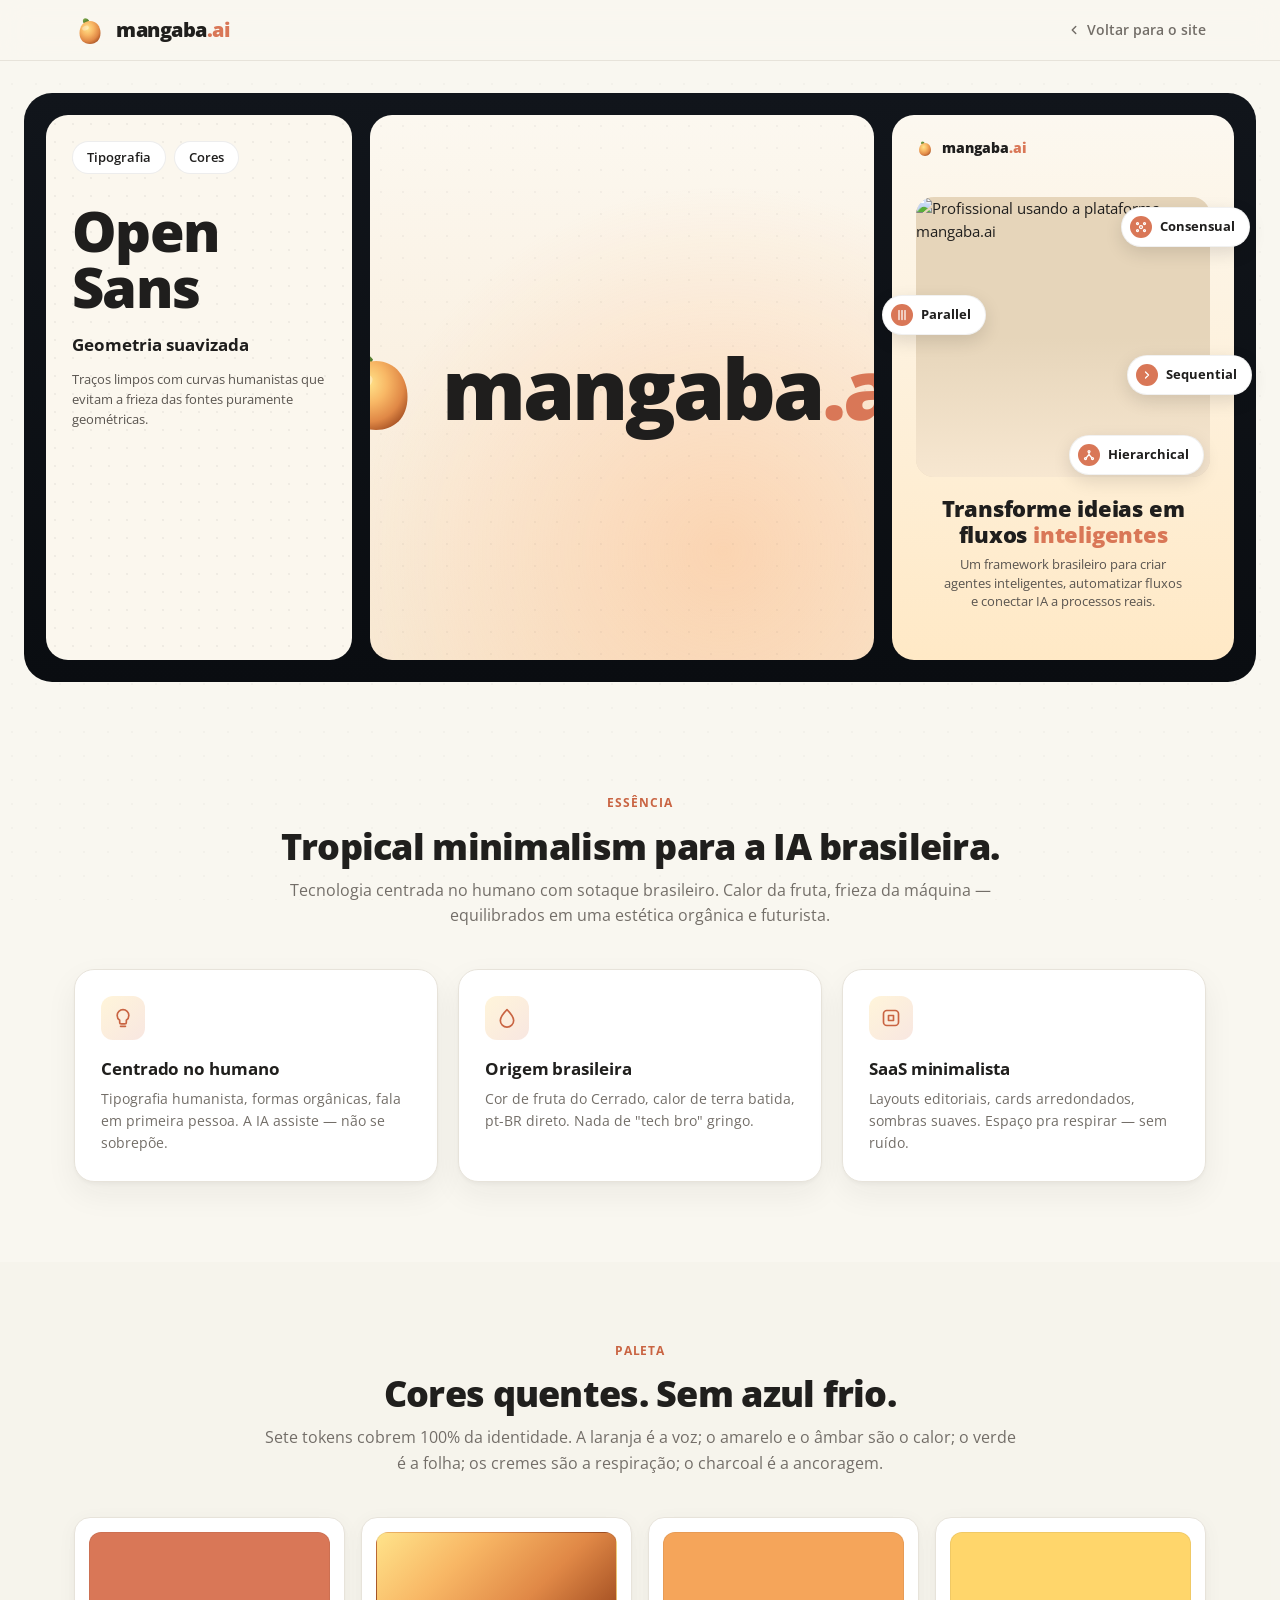
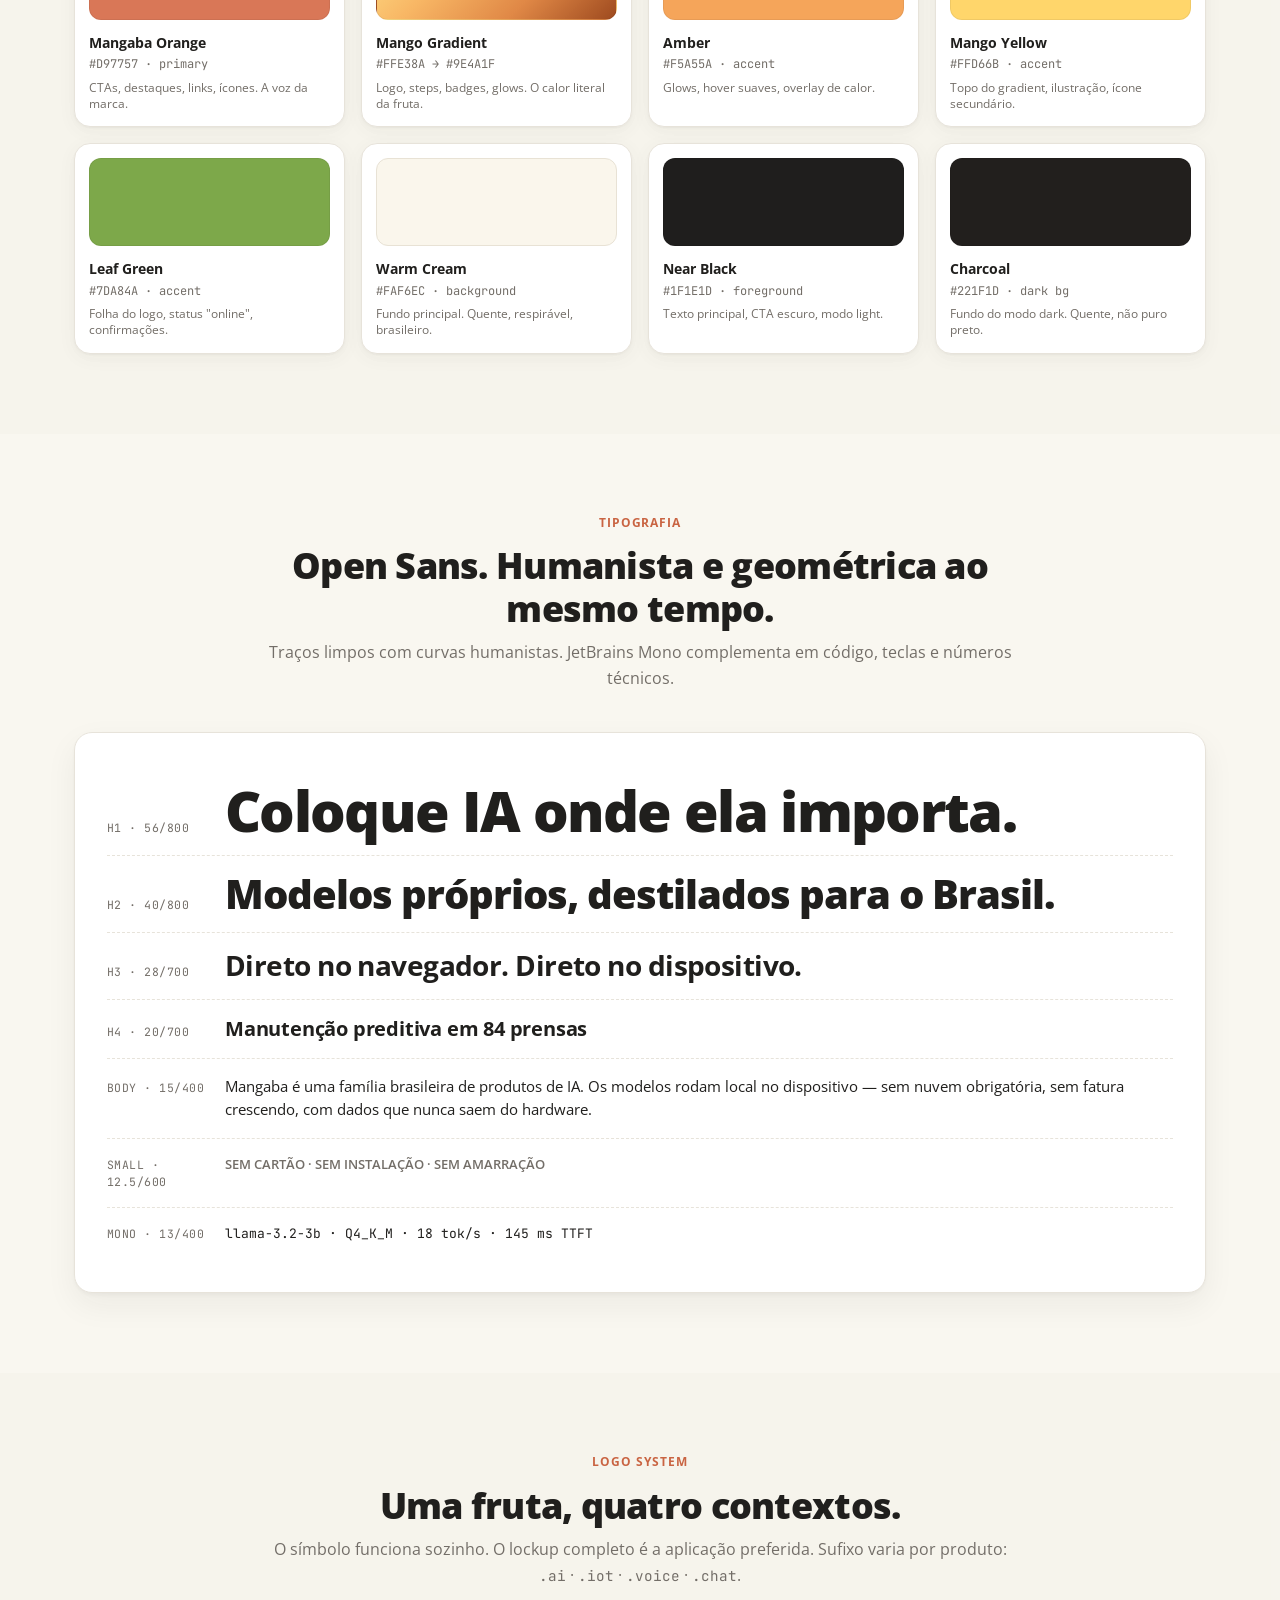
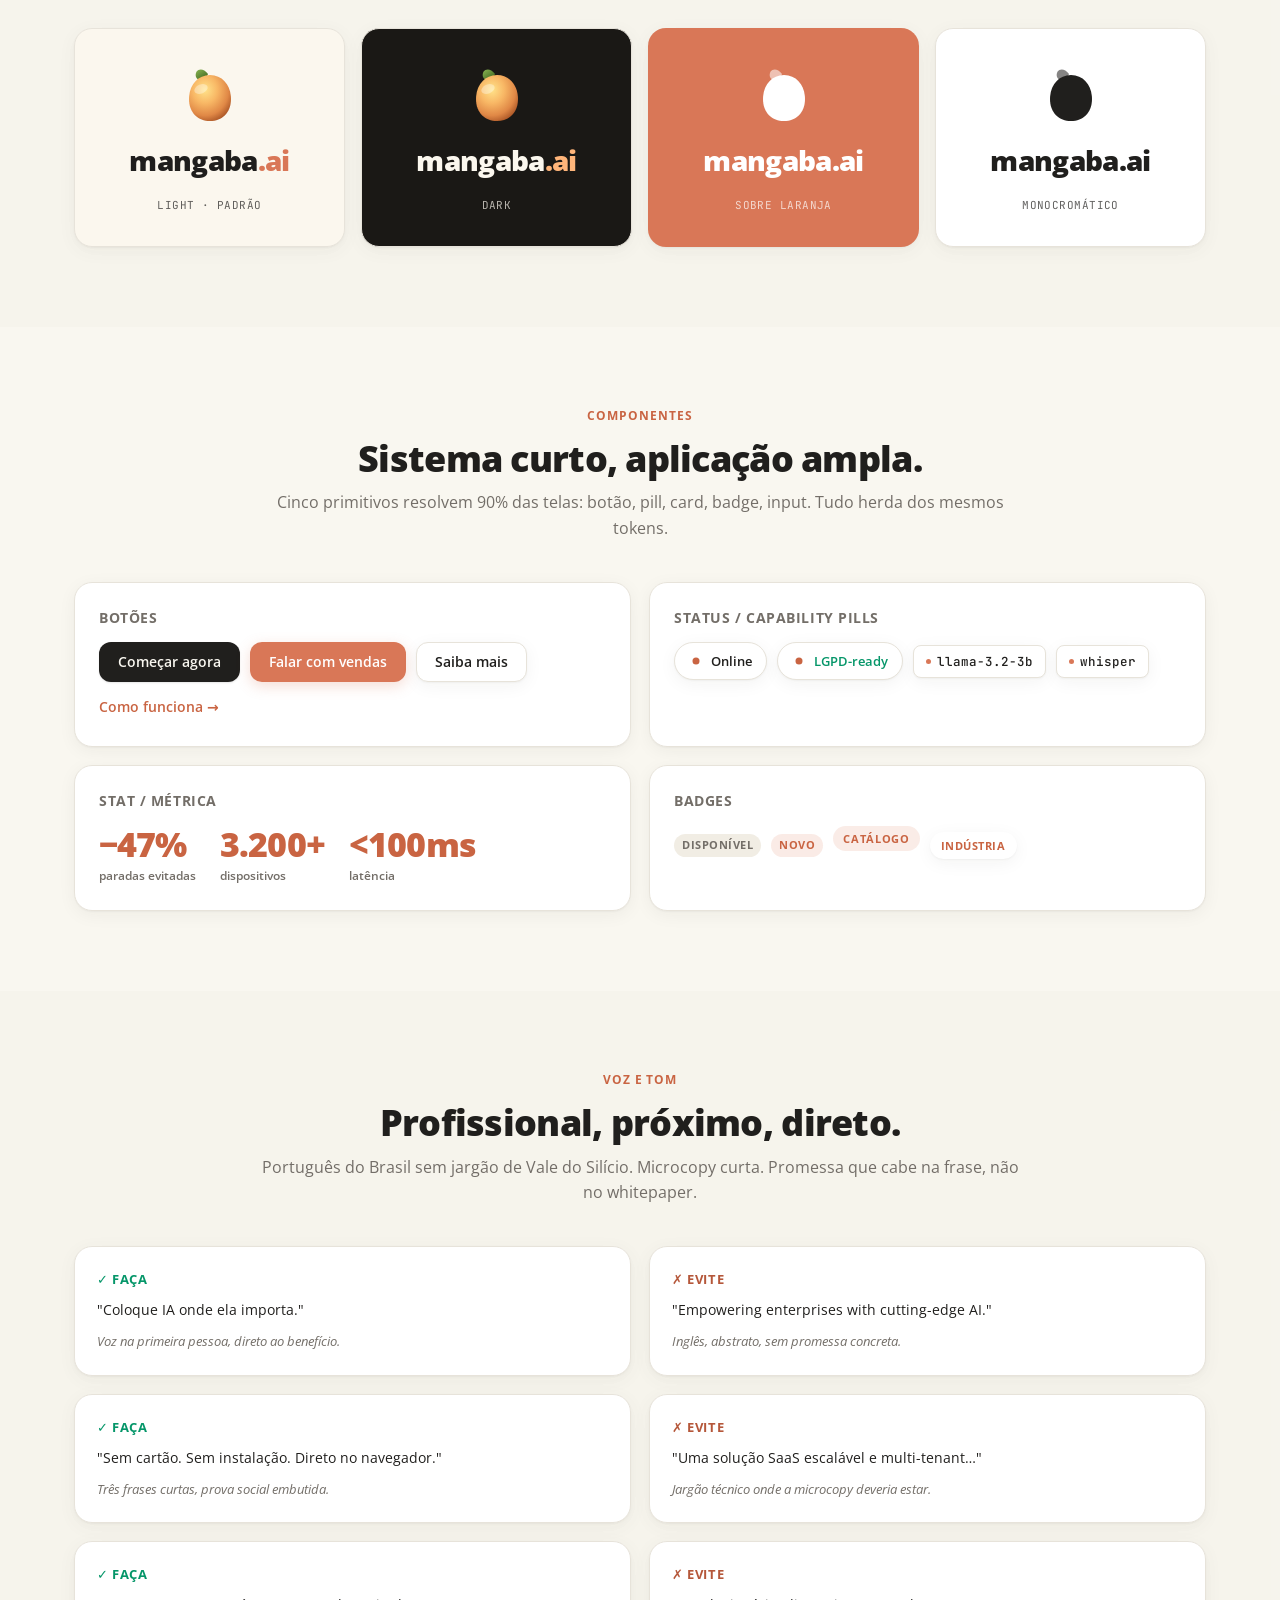
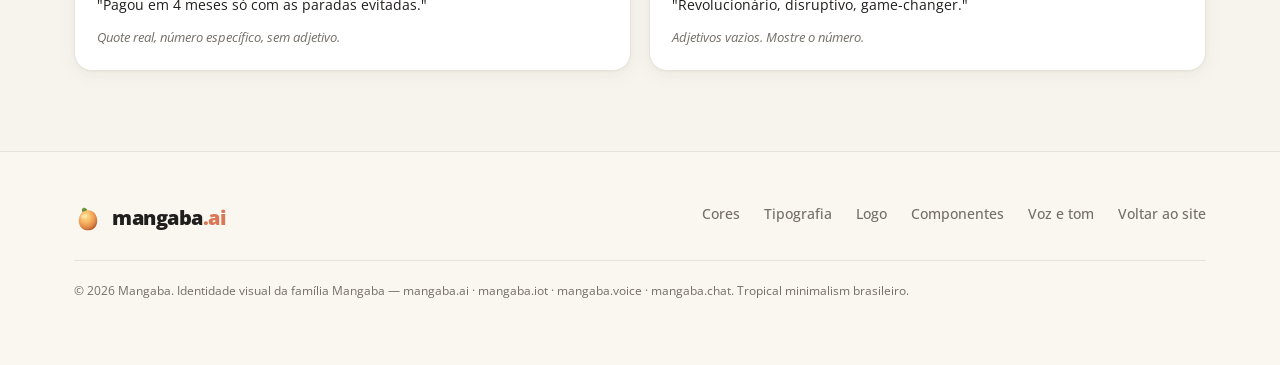
==== brand.html @ ffd87d02 "feat: brand book mangaba.ai (pagina de identidade visual) Nova pagina /brand.html que apresenta o si" ====
<!doctype html>
<html lang="pt-BR">
<head>
  <meta charset="utf-8" />
  <meta name="viewport" content="width=device-width, initial-scale=1, viewport-fit=cover" />
  <meta name="theme-color" content="#FAF6EC" media="(prefers-color-scheme: light)" />
  <meta name="theme-color" content="#221F1D" media="(prefers-color-scheme: dark)" />
  <meta name="description" content="mangaba.ai — identidade visual. Sistema de design da família Mangaba: paleta warm-cream, terracota brasileira, tipografia Open Sans e tropical minimalism." />
  <title>mangaba.ai · identidade visual</title>

  <link rel="preconnect" href="https://fonts.googleapis.com" />
  <link rel="preconnect" href="https://fonts.gstatic.com" crossorigin />
  <link rel="preconnect" href="https://images.unsplash.com" crossorigin />
  <link href="https://fonts.googleapis.com/css2?family=Open+Sans:wght@400;500;600;700;800&family=JetBrains+Mono:wght@400;500;600&display=swap" rel="stylesheet" />
  <link rel="icon" type="image/svg+xml" href="favicon.svg" />
  <link rel="stylesheet" href="styles.css" />
  <link rel="stylesheet" href="brand.css" />

  <script>
    (function () {
      try {
        var s = localStorage.getItem('mangaba-iot-theme');
        var prefers = window.matchMedia('(prefers-color-scheme: dark)').matches;
        if (s === 'dark' || (!s && prefers)) document.documentElement.classList.add('dark');
      } catch (e) {}
    })();
  </script>
</head>
<body class="brand-page" id="top">
  <a class="skip-link" href="#main">Pular para o conteúdo</a>

  <!-- Top minimal nav -->
  <header class="brand-nav">
    <div class="container brand-nav__inner">
      <a class="brand" href="index.html" aria-label="mangaba.iot — início">
        <svg class="brand__logo" width="32" height="32" viewBox="0 0 64 64" aria-hidden="true">
          <defs>
            <radialGradient id="bnMango" cx="38%" cy="32%" r="78%">
              <stop offset="0%" stop-color="#FFE38A"/>
              <stop offset="38%" stop-color="#F8B765"/>
              <stop offset="72%" stop-color="#E08846"/>
              <stop offset="100%" stop-color="#9E4A1F"/>
            </radialGradient>
            <linearGradient id="bnLeaf" x1="20%" y1="10%" x2="90%" y2="90%">
              <stop offset="0%" stop-color="#7DA84A"/>
              <stop offset="100%" stop-color="#3F6720"/>
            </linearGradient>
          </defs>
          <path d="M 30 13 C 24 5, 16 9, 18 16 C 20 21, 28 19, 30 13 Z" fill="url(#bnLeaf)"/>
          <path d="M 32 14 C 19 14, 11 25, 11 38 C 11 52, 20 60, 32 60 C 44 60, 53 52, 53 38 C 53 25, 45 14, 32 14 Z" fill="url(#bnMango)"/>
          <ellipse cx="23" cy="28" rx="7" ry="4.5" fill="#FFFFFF" opacity="0.35" transform="rotate(-22 23 28)"/>
        </svg>
        <span class="brand__wordmark">
          <span class="brand__name">mangaba</span><span class="brand__dot">.</span><span class="brand__suffix">ai</span>
        </span>
      </a>

      <a class="brand-nav__back" href="index.html">
        <svg width="14" height="14" viewBox="0 0 24 24" fill="none" stroke="currentColor" stroke-width="2.5" stroke-linecap="round" stroke-linejoin="round" aria-hidden="true"><polyline points="15 18 9 12 15 6"/></svg>
        Voltar para o site
      </a>
    </div>
  </header>

  <main id="main">
    <!-- ============================================================ -->
    <!-- HERO SHOWCASE — 3 cards lado a lado (réplica do guideline)   -->
    <!-- ============================================================ -->
    <section class="showcase">
      <div class="showcase__stage">
        <div class="showcase__grid">

          <!-- Card 1: Tipografia + Cores -->
          <article class="sc-card sc-card--specs">
            <div class="sc-tags">
              <span class="sc-tag">Tipografia</span>
              <span class="sc-tag">Cores</span>
            </div>
            <div class="sc-display">Open Sans</div>
            <div class="sc-sub">Geometria suavizada</div>
            <p class="sc-body">Traços limpos com curvas humanistas que evitam a frieza das fontes puramente geométricas.</p>
            <div class="sc-palette" aria-hidden="true">
              <span class="pl-green"></span>
              <span class="pl-orange"></span>
              <span class="pl-amber"></span>
              <span class="pl-yellow"></span>
            </div>
          </article>

          <!-- Card 2: Logo gigante -->
          <article class="sc-card sc-card--logo" aria-label="mangaba.ai logo">
            <div class="sc-logo-lockup">
              <svg viewBox="0 0 64 64" aria-hidden="true">
                <defs>
                  <radialGradient id="bigMango" cx="38%" cy="32%" r="78%">
                    <stop offset="0%" stop-color="#FFE38A"/>
                    <stop offset="38%" stop-color="#F8B765"/>
                    <stop offset="72%" stop-color="#E08846"/>
                    <stop offset="100%" stop-color="#9E4A1F"/>
                  </radialGradient>
                  <linearGradient id="bigLeaf" x1="20%" y1="10%" x2="90%" y2="90%">
                    <stop offset="0%" stop-color="#7DA84A"/>
                    <stop offset="100%" stop-color="#3F6720"/>
                  </linearGradient>
                </defs>
                <path d="M 30 13 C 24 5, 16 9, 18 16 C 20 21, 28 19, 30 13 Z" fill="url(#bigLeaf)"/>
                <path d="M 32 14 C 19 14, 11 25, 11 38 C 11 52, 20 60, 32 60 C 44 60, 53 52, 53 38 C 53 25, 45 14, 32 14 Z" fill="url(#bigMango)"/>
                <ellipse cx="23" cy="28" rx="7" ry="4.5" fill="#FFFFFF" opacity="0.35" transform="rotate(-22 23 28)"/>
              </svg>
              <span class="sc-logo-wordmark">mangaba<span class="dot">.</span><span class="suf">ai</span></span>
            </div>
          </article>

          <!-- Card 3: Mockup de produto -->
          <article class="sc-card sc-card--product">
            <span class="sc-brand-mini">
              <svg width="18" height="18" viewBox="0 0 64 64" aria-hidden="true">
                <defs>
                  <radialGradient id="miniMango" cx="38%" cy="32%" r="78%">
                    <stop offset="0%" stop-color="#FFE38A"/>
                    <stop offset="38%" stop-color="#F8B765"/>
                    <stop offset="72%" stop-color="#E08846"/>
                    <stop offset="100%" stop-color="#9E4A1F"/>
                  </radialGradient>
                  <linearGradient id="miniLeaf" x1="20%" y1="10%" x2="90%" y2="90%">
                    <stop offset="0%" stop-color="#7DA84A"/>
                    <stop offset="100%" stop-color="#3F6720"/>
                  </linearGradient>
                </defs>
                <path d="M 30 13 C 24 5, 16 9, 18 16 C 20 21, 28 19, 30 13 Z" fill="url(#miniLeaf)"/>
                <path d="M 32 14 C 19 14, 11 25, 11 38 C 11 52, 20 60, 32 60 C 44 60, 53 52, 53 38 C 53 25, 45 14, 32 14 Z" fill="url(#miniMango)"/>
              </svg>
              <span>mangaba<span class="dot">.</span><span class="suf">ai</span></span>
            </span>

            <div class="sc-portrait">
              <img src="https://images.unsplash.com/photo-1573496359142-b8d87734a5a2?w=600&auto=format&fit=crop&q=80"
                   alt="Profissional usando a plataforma mangaba.ai" loading="eager" />
            </div>

            <span class="sc-pill sc-pill--p1">
              <span class="sc-pill__icon" aria-hidden="true">
                <svg viewBox="0 0 24 24" fill="none" stroke="currentColor" stroke-width="2.5" stroke-linecap="round" stroke-linejoin="round"><circle cx="12" cy="12" r="3"/><circle cx="5" cy="5" r="2"/><circle cx="19" cy="5" r="2"/><circle cx="5" cy="19" r="2"/><circle cx="19" cy="19" r="2"/></svg>
              </span>
              Consensual
            </span>
            <span class="sc-pill sc-pill--p2">
              <span class="sc-pill__icon" aria-hidden="true">
                <svg viewBox="0 0 24 24" fill="none" stroke="currentColor" stroke-width="2.5" stroke-linecap="round" stroke-linejoin="round"><line x1="6" y1="3" x2="6" y2="21"/><line x1="12" y1="3" x2="12" y2="21"/><line x1="18" y1="3" x2="18" y2="21"/></svg>
              </span>
              Parallel
            </span>
            <span class="sc-pill sc-pill--p3">
              <span class="sc-pill__icon" aria-hidden="true">
                <svg viewBox="0 0 24 24" fill="none" stroke="currentColor" stroke-width="2.5" stroke-linecap="round" stroke-linejoin="round"><polyline points="9 18 15 12 9 6"/></svg>
              </span>
              Sequential
            </span>
            <span class="sc-pill sc-pill--p4">
              <span class="sc-pill__icon" aria-hidden="true">
                <svg viewBox="0 0 24 24" fill="none" stroke="currentColor" stroke-width="2.5" stroke-linecap="round" stroke-linejoin="round"><circle cx="12" cy="5" r="2"/><circle cx="5" cy="19" r="2"/><circle cx="19" cy="19" r="2"/><path d="M12 7v4M12 11l-5 6M12 11l5 6"/></svg>
              </span>
              Hierarchical
            </span>

            <div class="sc-headline-block">
              <h2 class="sc-headline">Transforme ideias em fluxos <span class="accent">inteligentes</span></h2>
              <p class="sc-headline-sub">Um framework brasileiro para criar agentes inteligentes, automatizar fluxos e conectar IA a processos reais.</p>
            </div>
          </article>

        </div>
      </div>
    </section>

    <!-- ============================================================ -->
    <!-- ESSÊNCIA                                                     -->
    <!-- ============================================================ -->
    <section class="brand-section">
      <div class="container">
        <header class="brand-section__head">
          <p class="brand-section__eyebrow">Essência</p>
          <h2 class="brand-section__title">Tropical minimalism para a IA brasileira.</h2>
          <p class="brand-section__lede">Tecnologia centrada no humano com sotaque brasileiro. Calor da fruta, frieza da máquina — equilibrados em uma estética orgânica e futurista.</p>
        </header>

        <div class="grid-3">
          <article class="feature">
            <div class="feature__icon">
              <svg viewBox="0 0 24 24" fill="none" stroke="currentColor" stroke-width="2" stroke-linecap="round" stroke-linejoin="round"><path d="M12 2a7 7 0 0 0-7 7c0 2.4 1.2 4.5 3 5.7V17a2 2 0 0 0 2 2h4a2 2 0 0 0 2-2v-2.3c1.8-1.2 3-3.3 3-5.7a7 7 0 0 0-7-7zM9 22h6"/></svg>
            </div>
            <h3>Centrado no humano</h3>
            <p>Tipografia humanista, formas orgânicas, fala em primeira pessoa. A IA assiste — não se sobrepõe.</p>
          </article>
          <article class="feature">
            <div class="feature__icon">
              <svg viewBox="0 0 24 24" fill="none" stroke="currentColor" stroke-width="2" stroke-linecap="round" stroke-linejoin="round"><path d="M12 2C7 7 4 11 4 15a8 8 0 0 0 16 0c0-4-3-8-8-13z"/></svg>
            </div>
            <h3>Origem brasileira</h3>
            <p>Cor de fruta do Cerrado, calor de terra batida, pt-BR direto. Nada de "tech bro" gringo.</p>
          </article>
          <article class="feature">
            <div class="feature__icon">
              <svg viewBox="0 0 24 24" fill="none" stroke="currentColor" stroke-width="2" stroke-linecap="round" stroke-linejoin="round"><rect x="3" y="3" width="18" height="18" rx="4"/><path d="M9 9h6v6H9z"/></svg>
            </div>
            <h3>SaaS minimalista</h3>
            <p>Layouts editoriais, cards arredondados, sombras suaves. Espaço pra respirar — sem ruído.</p>
          </article>
        </div>
      </div>
    </section>

    <!-- ============================================================ -->
    <!-- PALETA                                                       -->
    <!-- ============================================================ -->
    <section class="brand-section brand-section--alt" id="cores">
      <div class="container">
        <header class="brand-section__head">
          <p class="brand-section__eyebrow">Paleta</p>
          <h2 class="brand-section__title">Cores quentes. Sem azul frio.</h2>
          <p class="brand-section__lede">Sete tokens cobrem 100% da identidade. A laranja é a voz; o amarelo e o âmbar são o calor; o verde é a folha; os cremes são a respiração; o charcoal é a ancoragem.</p>
        </header>

        <div class="swatches">
          <div class="swatch">
            <div class="swatch__chip" style="background:#D97757"></div>
            <div class="swatch__name">Mangaba Orange</div>
            <div class="swatch__hex">#D97757 · primary</div>
            <p class="swatch__use">CTAs, destaques, links, ícones. A voz da marca.</p>
          </div>
          <div class="swatch">
            <div class="swatch__chip" style="background:linear-gradient(135deg,#FFE38A,#F8B765,#E08846,#9E4A1F)"></div>
            <div class="swatch__name">Mango Gradient</div>
            <div class="swatch__hex">#FFE38A → #9E4A1F</div>
            <p class="swatch__use">Logo, steps, badges, glows. O calor literal da fruta.</p>
          </div>
          <div class="swatch">
            <div class="swatch__chip" style="background:#F5A55A"></div>
            <div class="swatch__name">Amber</div>
            <div class="swatch__hex">#F5A55A · accent</div>
            <p class="swatch__use">Glows, hover suaves, overlay de calor.</p>
          </div>
          <div class="swatch">
            <div class="swatch__chip" style="background:#FFD66B"></div>
            <div class="swatch__name">Mango Yellow</div>
            <div class="swatch__hex">#FFD66B · accent</div>
            <p class="swatch__use">Topo do gradient, ilustração, ícone secundário.</p>
          </div>
          <div class="swatch">
            <div class="swatch__chip" style="background:#7DA84A"></div>
            <div class="swatch__name">Leaf Green</div>
            <div class="swatch__hex">#7DA84A · accent</div>
            <p class="swatch__use">Folha do logo, status "online", confirmações.</p>
          </div>
          <div class="swatch">
            <div class="swatch__chip" style="background:#FAF6EC;border-color:#E8E2D5"></div>
            <div class="swatch__name">Warm Cream</div>
            <div class="swatch__hex">#FAF6EC · background</div>
            <p class="swatch__use">Fundo principal. Quente, respirável, brasileiro.</p>
          </div>
          <div class="swatch">
            <div class="swatch__chip" style="background:#1F1E1D"></div>
            <div class="swatch__name">Near Black</div>
            <div class="swatch__hex">#1F1E1D · foreground</div>
            <p class="swatch__use">Texto principal, CTA escuro, modo light.</p>
          </div>
          <div class="swatch">
            <div class="swatch__chip" style="background:#221F1D"></div>
            <div class="swatch__name">Charcoal</div>
            <div class="swatch__hex">#221F1D · dark bg</div>
            <p class="swatch__use">Fundo do modo dark. Quente, não puro preto.</p>
          </div>
        </div>
      </div>
    </section>

    <!-- ============================================================ -->
    <!-- TIPOGRAFIA                                                   -->
    <!-- ============================================================ -->
    <section class="brand-section" id="tipografia">
      <div class="container">
        <header class="brand-section__head">
          <p class="brand-section__eyebrow">Tipografia</p>
          <h2 class="brand-section__title">Open Sans. Humanista e geométrica ao mesmo tempo.</h2>
          <p class="brand-section__lede">Traços limpos com curvas humanistas. JetBrains Mono complementa em código, teclas e números técnicos.</p>
        </header>

        <div class="type-scale">
          <div class="type-row">
            <div class="type-row__label">H1 · 56/800</div>
            <div class="type-row__sample t-h1">Coloque IA onde ela importa.</div>
          </div>
          <div class="type-row">
            <div class="type-row__label">H2 · 40/800</div>
            <div class="type-row__sample t-h2">Modelos próprios, destilados para o Brasil.</div>
          </div>
          <div class="type-row">
            <div class="type-row__label">H3 · 28/700</div>
            <div class="type-row__sample t-h3">Direto no navegador. Direto no dispositivo.</div>
          </div>
          <div class="type-row">
            <div class="type-row__label">H4 · 20/700</div>
            <div class="type-row__sample t-h4">Manutenção preditiva em 84 prensas</div>
          </div>
          <div class="type-row">
            <div class="type-row__label">Body · 15/400</div>
            <div class="type-row__sample t-body">Mangaba é uma família brasileira de produtos de IA. Os modelos rodam local no dispositivo — sem nuvem obrigatória, sem fatura crescendo, com dados que nunca saem do hardware.</div>
          </div>
          <div class="type-row">
            <div class="type-row__label">Small · 12.5/600</div>
            <div class="type-row__sample t-small">SEM CARTÃO · SEM INSTALAÇÃO · SEM AMARRAÇÃO</div>
          </div>
          <div class="type-row">
            <div class="type-row__label">Mono · 13/400</div>
            <div class="type-row__sample t-mono">llama-3.2-3b · Q4_K_M · 18 tok/s · 145 ms TTFT</div>
          </div>
        </div>
      </div>
    </section>

    <!-- ============================================================ -->
    <!-- LOGO SYSTEM                                                  -->
    <!-- ============================================================ -->
    <section class="brand-section brand-section--alt" id="logo">
      <div class="container">
        <header class="brand-section__head">
          <p class="brand-section__eyebrow">Logo system</p>
          <h2 class="brand-section__title">Uma fruta, quatro contextos.</h2>
          <p class="brand-section__lede">O símbolo funciona sozinho. O lockup completo é a aplicação preferida. Sufixo varia por produto: <code>.ai</code> · <code>.iot</code> · <code>.voice</code> · <code>.chat</code>.</p>
        </header>

        <div class="logo-grid">
          <div class="logo-tile logo-tile--light">
            <svg width="64" height="64" viewBox="0 0 64 64" aria-hidden="true">
              <defs>
                <radialGradient id="lt1Mango" cx="38%" cy="32%" r="78%">
                  <stop offset="0%" stop-color="#FFE38A"/>
                  <stop offset="38%" stop-color="#F8B765"/>
                  <stop offset="72%" stop-color="#E08846"/>
                  <stop offset="100%" stop-color="#9E4A1F"/>
                </radialGradient>
                <linearGradient id="lt1Leaf" x1="20%" y1="10%" x2="90%" y2="90%">
                  <stop offset="0%" stop-color="#7DA84A"/>
                  <stop offset="100%" stop-color="#3F6720"/>
                </linearGradient>
              </defs>
              <path d="M 30 13 C 24 5, 16 9, 18 16 C 20 21, 28 19, 30 13 Z" fill="url(#lt1Leaf)"/>
              <path d="M 32 14 C 19 14, 11 25, 11 38 C 11 52, 20 60, 32 60 C 44 60, 53 52, 53 38 C 53 25, 45 14, 32 14 Z" fill="url(#lt1Mango)"/>
              <ellipse cx="23" cy="28" rx="7" ry="4.5" fill="#FFFFFF" opacity="0.35" transform="rotate(-22 23 28)"/>
            </svg>
            <span class="word">mangaba<span class="dot">.</span><span class="suf">ai</span></span>
            <span class="logo-tile__caption">Light · padrão</span>
          </div>

          <div class="logo-tile logo-tile--dark">
            <svg width="64" height="64" viewBox="0 0 64 64" aria-hidden="true">
              <defs>
                <radialGradient id="lt2Mango" cx="38%" cy="32%" r="78%">
                  <stop offset="0%" stop-color="#FFE38A"/>
                  <stop offset="38%" stop-color="#F8B765"/>
                  <stop offset="72%" stop-color="#E08846"/>
                  <stop offset="100%" stop-color="#9E4A1F"/>
                </radialGradient>
                <linearGradient id="lt2Leaf" x1="20%" y1="10%" x2="90%" y2="90%">
                  <stop offset="0%" stop-color="#7DA84A"/>
                  <stop offset="100%" stop-color="#3F6720"/>
                </linearGradient>
              </defs>
              <path d="M 30 13 C 24 5, 16 9, 18 16 C 20 21, 28 19, 30 13 Z" fill="url(#lt2Leaf)"/>
              <path d="M 32 14 C 19 14, 11 25, 11 38 C 11 52, 20 60, 32 60 C 44 60, 53 52, 53 38 C 53 25, 45 14, 32 14 Z" fill="url(#lt2Mango)"/>
              <ellipse cx="23" cy="28" rx="7" ry="4.5" fill="#FFFFFF" opacity="0.35" transform="rotate(-22 23 28)"/>
            </svg>
            <span class="word">mangaba<span class="dot">.</span><span class="suf">ai</span></span>
            <span class="logo-tile__caption">Dark</span>
          </div>

          <div class="logo-tile logo-tile--orange">
            <svg width="64" height="64" viewBox="0 0 64 64" aria-hidden="true">
              <path d="M 30 13 C 24 5, 16 9, 18 16 C 20 21, 28 19, 30 13 Z" fill="rgba(255,255,255,0.55)"/>
              <path d="M 32 14 C 19 14, 11 25, 11 38 C 11 52, 20 60, 32 60 C 44 60, 53 52, 53 38 C 53 25, 45 14, 32 14 Z" fill="#FFFFFF"/>
            </svg>
            <span class="word">mangaba<span class="dot">.</span><span class="suf">ai</span></span>
            <span class="logo-tile__caption">Sobre laranja</span>
          </div>

          <div class="logo-tile logo-tile--mono">
            <svg width="64" height="64" viewBox="0 0 64 64" aria-hidden="true">
              <path d="M 30 13 C 24 5, 16 9, 18 16 C 20 21, 28 19, 30 13 Z" fill="currentColor" opacity="0.55"/>
              <path d="M 32 14 C 19 14, 11 25, 11 38 C 11 52, 20 60, 32 60 C 44 60, 53 52, 53 38 C 53 25, 45 14, 32 14 Z" fill="currentColor"/>
            </svg>
            <span class="word" style="color:inherit">mangaba<span class="dot" style="color:inherit">.</span><span class="suf" style="color:inherit">ai</span></span>
            <span class="logo-tile__caption">Monocromático</span>
          </div>
        </div>
      </div>
    </section>

    <!-- ============================================================ -->
    <!-- COMPONENTES                                                  -->
    <!-- ============================================================ -->
    <section class="brand-section" id="componentes">
      <div class="container">
        <header class="brand-section__head">
          <p class="brand-section__eyebrow">Componentes</p>
          <h2 class="brand-section__title">Sistema curto, aplicação ampla.</h2>
          <p class="brand-section__lede">Cinco primitivos resolvem 90% das telas: botão, pill, card, badge, input. Tudo herda dos mesmos tokens.</p>
        </header>

        <div class="components-grid">
          <div class="comp-card">
            <h4>Botões</h4>
            <div class="comp-row">
              <button class="btn btn--primary">Começar agora</button>
              <button class="btn btn--orange">Falar com vendas</button>
              <button class="btn btn--ghost">Saiba mais</button>
              <a class="btn btn--link">Como funciona →</a>
            </div>
          </div>

          <div class="comp-card">
            <h4>Status / capability pills</h4>
            <div class="comp-row">
              <span class="client-pill">
                <svg viewBox="0 0 24 24" fill="currentColor"><circle cx="12" cy="12" r="6"/></svg>
                Online
              </span>
              <span class="client-pill" style="color:#059669">
                <svg viewBox="0 0 24 24" fill="currentColor"><circle cx="12" cy="12" r="6"/></svg>
                LGPD-ready
              </span>
              <span class="model-chip"><span class="dot-sm"></span> llama-3.2-3b</span>
              <span class="model-chip"><span class="dot-sm"></span> whisper</span>
            </div>
          </div>

          <div class="comp-card">
            <h4>Stat / métrica</h4>
            <div class="comp-row" style="gap:24px">
              <div>
                <div class="stats__num" style="font-size:34px">−47%</div>
                <div class="stats__label">paradas evitadas</div>
              </div>
              <div>
                <div class="stats__num" style="font-size:34px">3.200+</div>
                <div class="stats__label">dispositivos</div>
              </div>
              <div>
                <div class="stats__num" style="font-size:34px">&lt;100ms</div>
                <div class="stats__label">latência</div>
              </div>
            </div>
          </div>

          <div class="comp-card">
            <h4>Badges</h4>
            <div class="comp-row">
              <span class="device__badge">Disponível</span>
              <span class="device__badge device__badge--new">Novo</span>
              <span class="track__tag">Catálogo</span>
              <span class="case__sector" style="position:static">Indústria</span>
            </div>
          </div>
        </div>
      </div>
    </section>

    <!-- ============================================================ -->
    <!-- VOZ E TOM                                                    -->
    <!-- ============================================================ -->
    <section class="brand-section brand-section--alt" id="voz">
      <div class="container">
        <header class="brand-section__head">
          <p class="brand-section__eyebrow">Voz e tom</p>
          <h2 class="brand-section__title">Profissional, próximo, direto.</h2>
          <p class="brand-section__lede">Português do Brasil sem jargão de Vale do Silício. Microcopy curta. Promessa que cabe na frase, não no whitepaper.</p>
        </header>

        <div class="voice-grid">
          <div class="voice-card voice-card--do">
            <h4>✓ Faça</h4>
            <p>"Coloque IA onde ela importa."</p>
            <span>Voz na primeira pessoa, direto ao benefício.</span>
          </div>
          <div class="voice-card voice-card--dont">
            <h4>✗ Evite</h4>
            <p>"Empowering enterprises with cutting-edge AI."</p>
            <span>Inglês, abstrato, sem promessa concreta.</span>
          </div>

          <div class="voice-card voice-card--do">
            <h4>✓ Faça</h4>
            <p>"Sem cartão. Sem instalação. Direto no navegador."</p>
            <span>Três frases curtas, prova social embutida.</span>
          </div>
          <div class="voice-card voice-card--dont">
            <h4>✗ Evite</h4>
            <p>"Uma solução SaaS escalável e multi-tenant…"</p>
            <span>Jargão técnico onde a microcopy deveria estar.</span>
          </div>

          <div class="voice-card voice-card--do">
            <h4>✓ Faça</h4>
            <p>"Pagou em 4 meses só com as paradas evitadas."</p>
            <span>Quote real, número específico, sem adjetivo.</span>
          </div>
          <div class="voice-card voice-card--dont">
            <h4>✗ Evite</h4>
            <p>"Revolucionário, disruptivo, game-changer."</p>
            <span>Adjetivos vazios. Mostre o número.</span>
          </div>
        </div>
      </div>
    </section>
  </main>

  <footer class="footer">
    <div class="container">
      <div class="footer__row">
        <div class="footer__brand">
          <svg width="28" height="28" viewBox="0 0 64 64" aria-hidden="true">
            <defs>
              <radialGradient id="ftBrMango" cx="38%" cy="32%" r="78%">
                <stop offset="0%" stop-color="#FFE38A"/>
                <stop offset="38%" stop-color="#F8B765"/>
                <stop offset="72%" stop-color="#E08846"/>
                <stop offset="100%" stop-color="#9E4A1F"/>
              </radialGradient>
              <linearGradient id="ftBrLeaf" x1="20%" y1="10%" x2="90%" y2="90%">
                <stop offset="0%" stop-color="#7DA84A"/>
                <stop offset="100%" stop-color="#3F6720"/>
              </linearGradient>
            </defs>
            <path d="M 30 13 C 24 5, 16 9, 18 16 C 20 21, 28 19, 30 13 Z" fill="url(#ftBrLeaf)"/>
            <path d="M 32 14 C 19 14, 11 25, 11 38 C 11 52, 20 60, 32 60 C 44 60, 53 52, 53 38 C 53 25, 45 14, 32 14 Z" fill="url(#ftBrMango)"/>
            <ellipse cx="23" cy="28" rx="7" ry="4.5" fill="#FFFFFF" opacity="0.35" transform="rotate(-22 23 28)"/>
          </svg>
          <span class="brand__wordmark">
            <span class="brand__name">mangaba</span><span class="brand__dot">.</span><span class="brand__suffix">ai</span>
          </span>
        </div>

        <nav class="footer__links" aria-label="Rodapé">
          <a href="#cores">Cores</a>
          <a href="#tipografia">Tipografia</a>
          <a href="#logo">Logo</a>
          <a href="#componentes">Componentes</a>
          <a href="#voz">Voz e tom</a>
          <a href="index.html">Voltar ao site</a>
        </nav>
      </div>

      <p class="footer__legal">
        © 2026 Mangaba. Identidade visual da família Mangaba — mangaba.ai · mangaba.iot · mangaba.voice · mangaba.chat. Tropical minimalism brasileiro.
      </p>
    </div>
  </footer>

  <script src="app.js" defer></script>
</body>
</html>
---- styles.css ----
/* =========================================================
   Mangaba IoT — design system
   Identidade refatorada conforme guideline (Open Sans + mango)
   ========================================================= */

:root {
  --background: 42 45% 96%;      /* #FAF6EC creme + leve calor */
  --foreground: 30 6% 12%;
  --card: 0 0% 100%;
  --card-foreground: 30 6% 12%;
  --primary: 16 61% 60%;
  --primary-foreground: 0 0% 100%;
  --secondary: 44 35% 92%;
  --muted: 44 30% 92%;
  --muted-foreground: 30 5% 43%;
  --accent: 40 28% 88%;
  --border: 40 22% 88%;
  --ring: 16 61% 60%;
  --radius: 0.75rem;

  /* Família Mangaba — paleta literal */
  --mango-yellow: #FFD66B;       /* amarelo da fruta (topo do gradiente) */
  --mango-amber:  #F5A55A;       /* âmbar (centro) */
  --orange:       #D97757;       /* terracota principal */
  --orange-dark:  #C96442;
  --orange-darker:#B5573A;
  --leaf-light:   #7DA84A;
  --leaf-dark:    #4F7A2A;
  --stem:         #5C3A24;

  --shadow-soft: 0 1px 2px hsl(var(--foreground) / 0.04), 0 4px 18px hsl(var(--foreground) / 0.05);
  --shadow-card: 0 2px 4px hsl(var(--foreground) / 0.04), 0 12px 32px hsl(var(--foreground) / 0.06);
  --shadow-float: 0 4px 14px rgba(0,0,0,0.10), 0 1px 2px rgba(0,0,0,0.06);

  --ease: cubic-bezier(0.22, 1, 0.36, 1);
}

html.dark {
  --background: 30 5% 13%;       /* #221F1D charcoal quente */
  --foreground: 44 30% 95%;
  --card: 30 5% 16%;
  --card-foreground: 44 30% 95%;
  --primary: 16 61% 60%;
  --primary-foreground: 0 0% 100%;
  --secondary: 30 5% 19%;
  --muted: 30 5% 19%;
  --muted-foreground: 30 6% 64%;
  --accent: 30 5% 22%;
  --border: 30 6% 22%;
  --ring: 16 61% 60%;

  --shadow-soft: 0 1px 2px rgba(0,0,0,0.4), 0 4px 16px rgba(0,0,0,0.3);
  --shadow-card: 0 2px 4px rgba(0,0,0,0.4), 0 12px 32px rgba(0,0,0,0.35);
  --shadow-float: 0 4px 14px rgba(0,0,0,0.45), 0 1px 2px rgba(0,0,0,0.3);
}

* { box-sizing: border-box; margin: 0; padding: 0; }

html { scroll-behavior: smooth; -webkit-text-size-adjust: 100%; }

body {
  font-family: 'Open Sans', system-ui, -apple-system, 'Segoe UI', sans-serif;
  font-size: 15px;
  line-height: 1.55;
  background: hsl(var(--background));
  color: hsl(var(--foreground));
  -webkit-font-smoothing: antialiased;
  -moz-osx-font-smoothing: grayscale;
  transition: background-color 0.25s var(--ease), color 0.25s var(--ease);
}

/* Padrão de pontos sutil no background (referência do guideline) */
body::before {
  content: "";
  position: fixed; inset: 0;
  background-image: radial-gradient(circle, hsl(var(--foreground) / 0.045) 1px, transparent 1px);
  background-size: 24px 24px;
  background-position: 0 0;
  pointer-events: none;
  z-index: 0;
  opacity: 0.65;
}
html.dark body::before {
  background-image: radial-gradient(circle, hsl(var(--foreground) / 0.06) 1px, transparent 1px);
}

main, header, footer { position: relative; z-index: 1; }

::selection { background: rgba(217, 119, 87, 0.18); color: inherit; }

::-webkit-scrollbar { width: 6px; height: 6px; }
::-webkit-scrollbar-thumb { background: hsl(var(--border)); border-radius: 999px; }
::-webkit-scrollbar-track { background: transparent; }

:focus-visible {
  outline: 2px solid hsl(var(--ring));
  outline-offset: 2px;
  border-radius: 8px;
}

a { color: var(--orange-dark); text-decoration: none; transition: color 0.15s var(--ease); }
a:hover { color: var(--orange-darker); }

code, kbd, samp { font-family: 'JetBrains Mono', 'Fira Code', Menlo, monospace; font-size: 0.92em; }

.container { max-width: 1180px; margin: 0 auto; padding: 0 24px; }

.skip-link {
  position: absolute; left: -9999px; top: 0;
  background: hsl(var(--foreground)); color: hsl(var(--background));
  padding: 10px 16px; border-radius: 8px; z-index: 100;
}
.skip-link:focus { left: 16px; top: 16px; }

/* =========================================================
   NAV
   ========================================================= */
.nav {
  position: sticky; top: 0; z-index: 50;
  backdrop-filter: saturate(160%) blur(14px);
  -webkit-backdrop-filter: saturate(160%) blur(14px);
  background: hsl(var(--background) / 0.82);
  border-bottom: 1px solid transparent;
  transition: border-color 0.2s var(--ease), background-color 0.2s var(--ease);
}
.nav.is-scrolled { border-bottom-color: hsl(var(--border)); }

.nav__inner {
  display: flex; align-items: center; justify-content: space-between;
  height: 68px; gap: 24px;
}

/* Brand: logo + wordmark mangaba.iot */
.brand {
  display: inline-flex; align-items: center; gap: 10px;
  color: inherit; text-decoration: none;
}
.brand:hover { color: inherit; }
.brand__logo { display: inline-block; flex: 0 0 auto; }

.brand__wordmark {
  display: inline-flex;
  align-items: baseline;
  font-family: 'Open Sans', sans-serif;
  font-weight: 800;
  font-size: 20px;
  letter-spacing: -0.025em;
  line-height: 1;
}
.brand__name { color: hsl(var(--foreground)); }
.brand__dot, .brand__suffix { color: var(--orange); }

.nav__links { display: flex; align-items: center; gap: 28px; }
.nav__links a {
  color: hsl(var(--muted-foreground));
  font-size: 14px; font-weight: 600;
  transition: color 0.15s var(--ease);
}
.nav__links a:hover { color: hsl(var(--foreground)); }
.nav__cta { display: inline-flex; align-items: center; gap: 12px; }

/* =========================================================
   BOTÕES
   ========================================================= */
.btn {
  display: inline-flex; align-items: center; justify-content: center;
  gap: 8px;
  border-radius: 0.75rem;
  font-size: 14px; font-weight: 600;
  padding: 10px 18px; min-height: 40px;
  border: 1px solid transparent;
  cursor: pointer; user-select: none;
  transition: background-color 0.15s var(--ease), color 0.15s var(--ease),
              border-color 0.15s var(--ease), transform 0.15s var(--ease),
              box-shadow 0.15s var(--ease);
  font-family: inherit; line-height: 1;
  white-space: nowrap;
}
.btn--primary {
  background: hsl(var(--foreground)); color: hsl(var(--background));
  box-shadow: 0 1px 2px rgba(0,0,0,0.1);
}
.btn--primary:hover { background: hsl(var(--foreground) / 0.9); color: hsl(var(--background)); }

.btn--orange {
  background: var(--orange); color: #fff;
  box-shadow: 0 4px 14px rgba(217, 119, 87, 0.25);
}
.btn--orange:hover { background: var(--orange-dark); color: #fff; }

.btn--ghost {
  background: hsl(var(--card)); color: hsl(var(--foreground));
  border-color: hsl(var(--border));
  box-shadow: var(--shadow-soft);
}
.btn--ghost:hover { background: hsl(var(--muted)); color: hsl(var(--foreground)); }

.btn--link {
  background: transparent; color: var(--orange-dark);
  padding: 8px 0; border: 0; min-height: auto;
}
.btn--link:hover { color: var(--orange-darker); }

.btn--lg { padding: 13px 24px; font-size: 15px; min-height: 48px; }

.theme-toggle {
  width: 40px; height: 40px;
  display: inline-flex; align-items: center; justify-content: center;
  border-radius: 10px; border: 1px solid hsl(var(--border));
  background: hsl(var(--card)); cursor: pointer;
  color: hsl(var(--muted-foreground));
  transition: background-color 0.15s var(--ease), color 0.15s var(--ease);
}
.theme-toggle:hover { background: hsl(var(--muted)); color: hsl(var(--foreground)); }
.theme-toggle svg { width: 16px; height: 16px; }
.theme-toggle .icon-sun { display: none; }
html.dark .theme-toggle .icon-sun { display: inline; }
html.dark .theme-toggle .icon-moon { display: none; }

/* =========================================================
   HERO
   ========================================================= */
.hero { padding: 80px 0 64px; position: relative; overflow: visible; }
.hero__inner { max-width: 1180px; margin: 0 auto; text-align: center; }
.hero__eyebrow {
  display: inline-flex; align-items: center; gap: 8px;
  padding: 7px 14px;
  background: hsl(var(--card));
  border: 1px solid hsl(var(--border));
  border-radius: 999px;
  font-size: 12.5px; font-weight: 600;
  color: hsl(var(--muted-foreground));
  margin-bottom: 24px;
  box-shadow: var(--shadow-soft);
}
.hero__eyebrow .dot {
  width: 6px; height: 6px; border-radius: 999px;
  background: #10B981;
  animation: pulse-dot 1.4s var(--ease) infinite;
}

.hero h1 {
  font-family: 'Open Sans', sans-serif;
  font-size: clamp(36px, 6vw, 64px);
  font-weight: 800; letter-spacing: -0.025em; line-height: 1.06;
  margin-bottom: 22px;
}
.hero h1 .accent { color: var(--orange); }
.hero__sub {
  font-size: clamp(16px, 1.8vw, 19px);
  color: hsl(var(--muted-foreground));
  line-height: 1.6;
  max-width: 680px; margin: 0 auto 32px;
}
.hero__ctas {
  display: inline-flex; gap: 12px; flex-wrap: wrap; justify-content: center;
  margin-bottom: 20px;
}
.hero__micro {
  font-size: 13px;
  color: hsl(var(--muted-foreground));
  margin-top: 8px;
}

/* Hero split (texto + visual com pills flutuantes) */
.hero--split .hero__inner { max-width: 1180px; }
.hero__grid {
  display: grid; grid-template-columns: 1.05fr 1fr; gap: 64px;
  align-items: center; text-align: left;
}
.hero--split h1 { text-align: left; }
.hero--split .hero__sub { margin-left: 0; margin-right: 0; max-width: none; }
.hero--split .hero__ctas { justify-content: flex-start; }
.hero--split .hero__eyebrow { margin-bottom: 18px; }
.hero--split .hero__micro { text-align: left; }
@media (max-width: 900px) {
  .hero__grid { grid-template-columns: 1fr; gap: 36px; text-align: center; }
  .hero--split h1 { text-align: center; }
  .hero--split .hero__sub { margin-left: auto; margin-right: auto; max-width: 600px; }
  .hero--split .hero__ctas { justify-content: center; }
  .hero--split .hero__micro { text-align: center; }
}

/* Hero visual = imagem central + pills posicionadas em volta */
.hero__visual {
  position: relative;
  margin: 8px;
}
.hero__visual-img {
  position: relative;
  border-radius: 22px; overflow: hidden;
  background: hsl(var(--muted));
  border: 1px solid hsl(var(--border));
  box-shadow: 0 30px 70px hsl(var(--foreground) / 0.15);
  aspect-ratio: 4 / 3;
}
.hero__visual-img img {
  width: 100%; height: 100%; object-fit: cover; display: block;
}
.hero__visual-img::after {
  content: ""; position: absolute; inset: 0;
  background: linear-gradient(180deg, transparent 55%, hsl(var(--foreground) / 0.28));
  pointer-events: none;
}
.hero__visual-card {
  position: absolute; left: 18px; bottom: 18px; right: 18px;
  background: hsl(var(--card) / 0.96);
  backdrop-filter: blur(10px);
  border: 1px solid hsl(var(--border));
  border-radius: 14px;
  padding: 12px 14px;
  display: flex; align-items: center; gap: 12px;
  z-index: 1;
}
.hero__visual-card .pulse {
  width: 8px; height: 8px; border-radius: 999px;
  background: #10B981; flex: 0 0 8px;
  animation: pulse-dot 1.4s var(--ease) infinite;
}
.hero__visual-card .vcard-title { font-size: 13px; font-weight: 700; }
.hero__visual-card .vcard-sub { font-size: 12px; color: hsl(var(--muted-foreground)); }

/* Pills flutuantes em torno do visual (estilo guideline) */
.float-pill {
  position: absolute; z-index: 3;
  display: inline-flex; align-items: center; gap: 8px;
  background: hsl(var(--card));
  border: 1px solid hsl(var(--border));
  border-radius: 999px;
  padding: 8px 14px 8px 8px;
  font-size: 13px; font-weight: 600;
  color: hsl(var(--foreground));
  box-shadow: var(--shadow-float);
  white-space: nowrap;
  animation: float-in 0.6s var(--ease) both;
}
.float-pill__icon {
  width: 22px; height: 22px;
  display: inline-flex; align-items: center; justify-content: center;
  border-radius: 999px;
  background: var(--orange);
  color: #fff;
  font-size: 11px; font-weight: 700;
}
.float-pill__icon svg { width: 12px; height: 12px; }

/* Posições das 4 pills em torno do hero visual */
.float-pill--tl  { top: -14px;  left: -22px; animation-delay: 0.05s; }
.float-pill--tr  { top: 28px;   right: -22px; animation-delay: 0.15s; }
.float-pill--bl  { bottom: 22%; left: -28px; animation-delay: 0.25s; }
.float-pill--br  { bottom: -14px; right: 14%; animation-delay: 0.35s; }

@media (max-width: 900px) {
  /* Em mobile/tablet, mantém as pills mas mais perto da borda */
  .float-pill--tl  { left: -10px; }
  .float-pill--tr  { right: -10px; }
  .float-pill--bl  { left: -10px; }
  .float-pill--br  { right: 10%; }
}
@media (max-width: 480px) {
  .float-pill { font-size: 12px; padding: 6px 12px 6px 6px; }
  .float-pill__icon { width: 18px; height: 18px; font-size: 10px; }
  .float-pill__icon svg { width: 10px; height: 10px; }
}

/* =========================================================
   STATS / CLIENTES / MODELS
   ========================================================= */
.stats {
  background: hsl(var(--card)); border-top: 1px solid hsl(var(--border));
  border-bottom: 1px solid hsl(var(--border));
  border-radius: 0;
}
.stats__grid {
  display: grid; grid-template-columns: repeat(4, 1fr);
  padding: 30px 0;
}
.stats__cell {
  padding: 8px 24px; text-align: center;
  border-right: 1px solid hsl(var(--border));
}
.stats__cell:last-child { border-right: 0; }
.stats__num {
  font-family: 'Open Sans', sans-serif;
  font-size: 32px; font-weight: 800; letter-spacing: -0.025em;
  color: var(--orange-dark); line-height: 1.1;
  font-feature-settings: "tnum" 1;
}
.stats__label {
  font-size: 12px; color: hsl(var(--muted-foreground));
  margin-top: 4px; font-weight: 600;
}
@media (max-width: 720px) {
  .stats__grid { grid-template-columns: 1fr 1fr; gap: 16px 0; padding: 24px 0; }
  .stats__cell:nth-child(2n) { border-right: 0; }
  .stats__num { font-size: 26px; }
}

.clients {
  padding: 30px 0;
  background: hsl(var(--muted) / 0.4);
  border-bottom: 1px solid hsl(var(--border));
}
.clients__label {
  font-size: 12px; font-weight: 700; letter-spacing: 0.08em; text-transform: uppercase;
  color: hsl(var(--muted-foreground)); text-align: center; margin-bottom: 18px;
}
.clients__row {
  display: flex; flex-wrap: wrap; justify-content: center; gap: 8px 14px;
}
.client-pill {
  display: inline-flex; align-items: center; gap: 8px;
  background: hsl(var(--card)); border: 1px solid hsl(var(--border));
  padding: 8px 14px; border-radius: 999px;
  font-size: 13px; font-weight: 600;
  color: hsl(var(--foreground));
  box-shadow: var(--shadow-soft);
}
.client-pill svg { width: 14px; height: 14px; color: var(--orange-dark); }

.models {
  padding: 36px 0;
  background: hsl(var(--muted) / 0.55);
  border-top: 1px solid hsl(var(--border));
  border-bottom: 1px solid hsl(var(--border));
}
.models__label {
  font-size: 12px; font-weight: 700; letter-spacing: 0.08em; text-transform: uppercase;
  color: hsl(var(--muted-foreground)); text-align: center; margin-bottom: 18px;
}
.models__row {
  display: flex; flex-wrap: wrap; justify-content: center; gap: 8px 14px;
}
.model-chip {
  display: inline-flex; align-items: center; gap: 6px;
  font-family: 'JetBrains Mono', monospace; font-size: 12.5px; font-weight: 500;
  color: hsl(var(--foreground));
  background: hsl(var(--card));
  border: 1px solid hsl(var(--border));
  padding: 6px 12px; border-radius: 8px;
  box-shadow: var(--shadow-soft);
}
.model-chip .dot-sm { width: 5px; height: 5px; border-radius: 999px; background: var(--orange); }

/* =========================================================
   SECTIONS / FEATURES / CARDS
   ========================================================= */
.section { padding: 88px 0; position: relative; }
.section--alt { background: hsl(var(--muted) / 0.4); }

.section__head { max-width: 720px; margin: 0 auto 52px; text-align: center; }
.section__eyebrow {
  font-size: 12px; font-weight: 700; letter-spacing: 0.08em; text-transform: uppercase;
  color: var(--orange-dark); margin-bottom: 14px;
}
.section__title {
  font-family: 'Open Sans', sans-serif;
  font-size: clamp(28px, 4vw, 42px);
  font-weight: 800; letter-spacing: -0.02em; line-height: 1.15;
  margin-bottom: 14px;
}
.section__lede {
  font-size: 16.5px; color: hsl(var(--muted-foreground)); line-height: 1.65;
}

.grid-3 {
  display: grid; grid-template-columns: repeat(3, 1fr); gap: 20px;
}
@media (max-width: 900px) { .grid-3 { grid-template-columns: 1fr 1fr; } }
@media (max-width: 600px) { .grid-3 { grid-template-columns: 1fr; } }

.feature {
  background: hsl(var(--card)); border: 1px solid hsl(var(--border));
  border-radius: 20px; padding: 26px;
  box-shadow: var(--shadow-card);
}
.feature__icon {
  width: 44px; height: 44px; border-radius: 12px;
  background: linear-gradient(135deg, rgba(255, 214, 107, 0.25), rgba(217, 119, 87, 0.18));
  color: var(--orange-dark);
  display: inline-flex; align-items: center; justify-content: center;
  margin-bottom: 16px;
}
.feature__icon svg { width: 20px; height: 20px; }
.feature h3 { font-size: 16.5px; font-weight: 700; margin-bottom: 6px; letter-spacing: -0.005em; }
.feature p { font-size: 14px; color: hsl(var(--muted-foreground)); line-height: 1.6; }

/* Tracks (Hero não usa mais — fica disponível pra outras seções) */
.tracks {
  margin-top: 64px;
  display: grid; grid-template-columns: 1fr 1fr; gap: 20px;
  text-align: left;
}
@media (max-width: 720px) { .tracks { grid-template-columns: 1fr; } }

.track {
  background: hsl(var(--card)); color: hsl(var(--card-foreground));
  border: 1px solid hsl(var(--border));
  border-radius: 20px; padding: 28px;
  box-shadow: var(--shadow-card);
  position: relative; overflow: hidden;
  transition: transform 0.2s var(--ease), box-shadow 0.2s var(--ease);
}
.track:hover { transform: translateY(-2px); box-shadow: 0 1px 2px hsl(var(--foreground) / 0.06), 0 16px 36px hsl(var(--foreground) / 0.08); }

.track__tag {
  display: inline-flex; align-items: center; gap: 6px;
  font-size: 11px; font-weight: 700; letter-spacing: 0.06em; text-transform: uppercase;
  padding: 4px 10px; border-radius: 999px;
  background: rgba(217, 119, 87, 0.14); color: var(--orange-dark);
  margin-bottom: 14px;
}
.track h3 { font-size: 21px; font-weight: 700; letter-spacing: -0.01em; margin-bottom: 10px; }
.track p { color: hsl(var(--muted-foreground)); font-size: 14.5px; line-height: 1.6; margin-bottom: 16px; }
.track ul { list-style: none; display: flex; flex-direction: column; gap: 8px; margin-bottom: 18px; }
.track li { display: flex; gap: 10px; align-items: flex-start; font-size: 13.5px; color: hsl(var(--foreground)); }
.track li::before {
  content: ""; width: 6px; height: 6px; border-radius: 999px;
  background: var(--orange); margin-top: 8px; flex: 0 0 6px;
}

/* =========================================================
   GALERIA DE APLICAÇÕES
   ========================================================= */
.gallery {
  display: grid;
  grid-template-columns: repeat(3, 1fr);
  grid-auto-rows: 260px;
  gap: 16px;
}
.gallery__item {
  position: relative; margin: 0;
  border-radius: 20px; overflow: hidden;
  background: hsl(var(--muted));
  border: 1px solid hsl(var(--border));
  cursor: zoom-in;
  box-shadow: var(--shadow-card);
}
.gallery__item--wide { grid-column: span 2; }
.gallery__item img {
  width: 100%; height: 100%; object-fit: cover; display: block;
  transition: transform 0.5s var(--ease);
}
.gallery__item:hover img { transform: scale(1.05); }
.gallery__item::after {
  content: ""; position: absolute; inset: 0;
  background: linear-gradient(180deg, transparent 45%, rgba(0,0,0,0.72));
  pointer-events: none;
}
.gallery__item figcaption {
  position: absolute; left: 0; right: 0; bottom: 0;
  padding: 18px 20px;
  color: #fff;
  z-index: 1;
  display: flex; flex-direction: column; gap: 8px;
}
.gallery__sector {
  align-self: flex-start;
  font-size: 10.5px; font-weight: 700; letter-spacing: 0.06em; text-transform: uppercase;
  background: var(--orange);
  color: #fff;
  padding: 4px 10px; border-radius: 999px;
}
.gallery__cap {
  font-size: 13.5px; font-weight: 600; line-height: 1.45;
  text-shadow: 0 1px 4px rgba(0,0,0,0.4);
}
@media (max-width: 900px) {
  .gallery { grid-template-columns: 1fr 1fr; grid-auto-rows: 220px; }
  .gallery__item--wide { grid-column: span 2; }
}
@media (max-width: 540px) {
  .gallery { grid-template-columns: 1fr; grid-auto-rows: 240px; }
  .gallery__item--wide { grid-column: span 1; }
}

/* =========================================================
   DISPOSITIVOS / CASOS / STEPS / COMPARE / GUARANTEES / FAQ
   ========================================================= */
.devices {
  display: grid; grid-template-columns: repeat(3, 1fr); gap: 20px;
}
@media (max-width: 900px) { .devices { grid-template-columns: 1fr 1fr; } }
@media (max-width: 600px) { .devices { grid-template-columns: 1fr; } }

.device {
  background: hsl(var(--card)); border: 1px solid hsl(var(--border));
  border-radius: 20px; padding: 22px;
  display: flex; flex-direction: column; gap: 12px;
  box-shadow: var(--shadow-card);
}
.device__head { display: flex; align-items: center; justify-content: space-between; gap: 8px; }
.device__name { font-size: 15.5px; font-weight: 700; letter-spacing: -0.005em; }
.device__badge {
  font-size: 10.5px; font-weight: 700; letter-spacing: 0.05em; text-transform: uppercase;
  padding: 3px 8px; border-radius: 999px;
  background: hsl(var(--muted)); color: hsl(var(--muted-foreground));
}
.device__badge--new { background: rgba(217, 119, 87, 0.15); color: var(--orange-dark); }
.device__desc { font-size: 13.5px; color: hsl(var(--muted-foreground)); line-height: 1.6; }
.device__meta {
  display: flex; flex-wrap: wrap; gap: 6px 10px;
  font-family: 'JetBrains Mono', monospace; font-size: 11.5px;
  color: hsl(var(--muted-foreground));
  padding-top: 10px; border-top: 1px dashed hsl(var(--border));
}
.device__meta span { display: inline-flex; align-items: center; gap: 4px; }

.device--rich { padding: 0; overflow: hidden; }
.device__photo {
  aspect-ratio: 4 / 3; background: hsl(var(--muted));
  overflow: hidden; position: relative;
}
.device__photo img { width: 100%; height: 100%; object-fit: cover; display: block; transition: transform 0.4s var(--ease); }
.device--rich:hover .device__photo img { transform: scale(1.05); }
.device__body { padding: 18px 20px 20px; display: flex; flex-direction: column; gap: 10px; }

/* Cases */
.cases {
  display: grid; grid-template-columns: repeat(3, 1fr); gap: 22px;
}
@media (max-width: 980px) { .cases { grid-template-columns: 1fr 1fr; } }
@media (max-width: 680px) { .cases { grid-template-columns: 1fr; } }

.case {
  background: hsl(var(--card));
  border: 1px solid hsl(var(--border));
  border-radius: 22px; overflow: hidden;
  display: flex; flex-direction: column;
  box-shadow: var(--shadow-card);
  transition: transform 0.2s var(--ease), box-shadow 0.2s var(--ease);
}
.case:hover { transform: translateY(-3px); box-shadow: 0 1px 2px hsl(var(--foreground) / 0.08), 0 20px 44px hsl(var(--foreground) / 0.1); }

.case__img {
  position: relative; aspect-ratio: 16 / 10; overflow: hidden;
  background: hsl(var(--muted));
}
.case__img img { width: 100%; height: 100%; object-fit: cover; display: block; transition: transform 0.5s var(--ease); }
.case:hover .case__img img { transform: scale(1.04); }
.case__sector {
  position: absolute; top: 14px; left: 14px;
  background: hsl(var(--card)); color: var(--orange-dark);
  font-size: 11px; font-weight: 700; letter-spacing: 0.05em; text-transform: uppercase;
  padding: 5px 11px; border-radius: 999px;
  box-shadow: var(--shadow-soft);
}
.case__body { padding: 22px 22px 20px; display: flex; flex-direction: column; gap: 14px; flex: 1; }
.case__metric { display: flex; align-items: baseline; gap: 8px; }
.case__metric-num {
  font-family: 'Open Sans', sans-serif;
  font-size: 34px; font-weight: 800; letter-spacing: -0.025em;
  color: var(--orange-dark); line-height: 1;
  font-feature-settings: "tnum" 1;
}
.case__metric-lbl { font-size: 13px; color: hsl(var(--muted-foreground)); line-height: 1.35; }
.case__title { font-size: 16.5px; font-weight: 700; letter-spacing: -0.005em; }
.case__desc { font-size: 14px; color: hsl(var(--muted-foreground)); line-height: 1.6; flex: 1; }
.case__quote {
  border-top: 1px dashed hsl(var(--border));
  padding-top: 14px;
  font-size: 13px; color: hsl(var(--foreground));
  line-height: 1.6; font-style: italic;
}
.case__author {
  font-style: normal; color: hsl(var(--muted-foreground));
  display: block; margin-top: 6px; font-size: 12px;
}

/* Steps */
.steps {
  display: grid; grid-template-columns: repeat(4, 1fr); gap: 18px;
  counter-reset: step;
}
@media (max-width: 900px) { .steps { grid-template-columns: 1fr 1fr; } }
@media (max-width: 600px) { .steps { grid-template-columns: 1fr; } }

.step {
  background: hsl(var(--card)); border: 1px solid hsl(var(--border));
  border-radius: 18px; padding: 24px;
  position: relative;
  box-shadow: var(--shadow-soft);
}
.step__num {
  display: inline-flex; align-items: center; justify-content: center;
  width: 36px; height: 36px; border-radius: 999px;
  background: linear-gradient(135deg, var(--mango-yellow), var(--orange));
  color: #fff;
  font-weight: 800; font-size: 14px;
  margin-bottom: 14px;
  font-family: 'JetBrains Mono', monospace;
  box-shadow: 0 4px 12px rgba(217, 119, 87, 0.3);
}
.step h4 { font-size: 15.5px; font-weight: 700; margin-bottom: 6px; letter-spacing: -0.005em; }
.step p { font-size: 13.5px; color: hsl(var(--muted-foreground)); line-height: 1.6; }

/* Compare table */
.compare-wrap { overflow-x: auto; border: 1px solid hsl(var(--border)); border-radius: 18px; background: hsl(var(--card)); box-shadow: var(--shadow-card); }
.compare { width: 100%; border-collapse: collapse; font-size: 14px; }
.compare th, .compare td { padding: 14px 18px; text-align: left; border-bottom: 1px solid hsl(var(--border)); }
.compare th { font-weight: 700; color: hsl(var(--muted-foreground)); font-size: 12px; letter-spacing: 0.04em; text-transform: uppercase; background: hsl(var(--muted) / 0.5); }
.compare tr:last-child td { border-bottom: 0; }
.compare td:first-child { font-weight: 600; }
.compare .check { color: #059669; font-weight: 600; }
.compare .dash { color: hsl(var(--muted-foreground)); }
.compare .star { color: var(--orange); font-weight: 600; }

/* Guarantees */
.guarantees {
  display: grid; grid-template-columns: repeat(4, 1fr); gap: 14px;
  margin-top: 44px;
}
@media (max-width: 900px) { .guarantees { grid-template-columns: 1fr 1fr; } }
@media (max-width: 540px) { .guarantees { grid-template-columns: 1fr; } }
.guarantee {
  background: hsl(var(--card)); border: 1px solid hsl(var(--border));
  border-radius: 14px; padding: 16px 18px;
  display: flex; gap: 12px; align-items: flex-start;
  box-shadow: var(--shadow-soft);
}
.guarantee__icon {
  flex: 0 0 36px; width: 36px; height: 36px; border-radius: 10px;
  background: linear-gradient(135deg, rgba(255, 214, 107, 0.3), rgba(217, 119, 87, 0.18));
  color: var(--orange-dark);
  display: inline-flex; align-items: center; justify-content: center;
}
.guarantee__icon svg { width: 18px; height: 18px; }
.guarantee__title { font-size: 13.5px; font-weight: 700; margin-bottom: 2px; }
.guarantee__sub { font-size: 12.5px; color: hsl(var(--muted-foreground)); line-height: 1.5; }

/* FAQ */
.faq { max-width: 780px; margin: 0 auto; display: flex; flex-direction: column; gap: 10px; }
.faq details {
  background: hsl(var(--card));
  border: 1px solid hsl(var(--border));
  border-radius: 14px;
  padding: 4px 18px;
  box-shadow: var(--shadow-soft);
}
.faq summary {
  cursor: pointer; list-style: none;
  padding: 16px 0;
  font-size: 15px; font-weight: 600;
  display: flex; align-items: center; justify-content: space-between;
  gap: 12px;
}
.faq summary::-webkit-details-marker { display: none; }
.faq summary::after {
  content: "+"; font-family: 'JetBrains Mono', monospace;
  font-size: 20px; color: var(--orange-dark); transition: transform 0.2s var(--ease);
}
.faq details[open] summary::after { content: "−"; }
.faq details > div {
  padding: 0 0 18px; color: hsl(var(--muted-foreground)); font-size: 14px; line-height: 1.65;
}

/* =========================================================
   CTA / FOOTER
   ========================================================= */
.cta-final {
  margin: 80px 0;
  background:
    radial-gradient(ellipse at top right, rgba(255, 214, 107, 0.25), transparent 60%),
    linear-gradient(135deg, var(--orange) 0%, var(--orange-dark) 100%);
  border-radius: 28px;
  padding: 60px 32px;
  text-align: center;
  color: #fff;
  position: relative; overflow: hidden;
  box-shadow: 0 20px 60px rgba(217, 119, 87, 0.3);
}
.cta-final h2 {
  font-family: 'Open Sans', sans-serif;
  font-size: clamp(28px, 4vw, 40px); font-weight: 800; letter-spacing: -0.02em; line-height: 1.15;
  margin-bottom: 12px; position: relative;
}
.cta-final p { font-size: 16px; opacity: 0.95; max-width: 540px; margin: 0 auto 24px; position: relative; }
.cta-final .btn--primary {
  background: #fff; color: var(--orange-dark); position: relative;
  box-shadow: 0 4px 14px rgba(0,0,0,0.15);
}
.cta-final .btn--primary:hover { background: rgba(255,255,255,0.92); color: var(--orange-darker); }
.cta-final .btn--ghost {
  background: transparent; color: #fff; border-color: rgba(255,255,255,0.45); position: relative;
  box-shadow: none;
}
.cta-final .btn--ghost:hover { background: rgba(255,255,255,0.12); color: #fff; }

.footer { padding: 52px 0 64px; border-top: 1px solid hsl(var(--border)); }
.footer__row { display: flex; flex-wrap: wrap; justify-content: space-between; align-items: flex-start; gap: 24px; }
.footer__brand { display: flex; align-items: center; gap: 10px; }
.footer__links { display: flex; flex-wrap: wrap; gap: 8px 24px; font-size: 13.5px; font-weight: 500; }
.footer__links a { color: hsl(var(--muted-foreground)); }
.footer__links a:hover { color: hsl(var(--foreground)); }
.footer__legal {
  margin-top: 28px; padding-top: 20px; border-top: 1px solid hsl(var(--border));
  font-size: 12px; color: hsl(var(--muted-foreground)); line-height: 1.65;
}

/* =========================================================
   ANIMAÇÕES
   ========================================================= */
@keyframes pulse-dot {
  0%, 100% { transform: scale(0.6); opacity: 0.3; }
  50% { transform: scale(1); opacity: 1; }
}
@keyframes fade-in {
  from { opacity: 0; transform: translateY(8px); }
  to { opacity: 1; transform: translateY(0); }
}
@keyframes float-in {
  from { opacity: 0; transform: translateY(10px) scale(0.92); }
  to { opacity: 1; transform: translateY(0) scale(1); }
}
.fade-in { animation: fade-in 0.6s var(--ease) both; }

.reveal { opacity: 0; transform: translateY(12px); transition: opacity 0.6s var(--ease), transform 0.6s var(--ease); }
.reveal.is-visible { opacity: 1; transform: translateY(0); }

@media (prefers-reduced-motion: reduce) {
  *, *::before, *::after {
    animation-duration: 0.01ms !important;
    transition-duration: 0.01ms !important;
  }
  html { scroll-behavior: auto; }
}

@media (max-width: 720px) {
  .nav__links { display: none; }
  .section { padding: 60px 0; }
  .hero { padding: 56px 0 40px; }
  .cta-final { padding: 44px 22px; margin: 60px 0; border-radius: 22px; }
}
---- brand.css ----
/* =========================================================
   Brand book — layout específico do showcase
   Complementa styles.css; segue os mesmos tokens.
   ========================================================= */

.brand-page { overflow-x: hidden; }

/* ---------- HERO: 3 cards lado a lado em fundo escuro ---------- */
.showcase {
  margin: 32px auto;
  max-width: 1320px;
  padding: 0 24px;
}
.showcase__stage {
  background: linear-gradient(180deg, #11151B 0%, #0A0D11 100%);
  border-radius: 28px;
  padding: 22px;
  position: relative;
}
.showcase__grid {
  display: grid;
  grid-template-columns: 0.85fr 1.4fr 0.95fr;
  gap: 18px;
  align-items: stretch;
}
@media (max-width: 1080px) {
  .showcase__grid { grid-template-columns: 1fr 1fr; }
  .sc-card--product { grid-column: span 2; }
}
@media (max-width: 720px) {
  .showcase__stage { padding: 14px; }
  .showcase__grid { grid-template-columns: 1fr; }
  .sc-card--product { grid-column: span 1; }
}

.sc-card {
  border-radius: 22px;
  padding: 26px;
  position: relative;
  overflow: hidden;
  background: #FBF7EE;
  color: #1F1E1D;
  display: flex; flex-direction: column;
}

/* ---- Card 1: Tipografia + Cores ---- */
.sc-card--specs {
  background: #FBF7EE;
  background-image: radial-gradient(circle, rgba(31,30,29,0.05) 1px, transparent 1px);
  background-size: 18px 18px;
}
.sc-tags { display: inline-flex; gap: 8px; margin-bottom: 28px; }
.sc-tag {
  background: #fff;
  border: 1px solid rgba(31,30,29,0.08);
  padding: 6px 14px; border-radius: 999px;
  font-size: 12.5px; font-weight: 600;
  color: #1F1E1D;
}
.sc-display {
  font-family: 'Open Sans', sans-serif;
  font-size: clamp(34px, 4.6vw, 56px);
  font-weight: 800; letter-spacing: -0.03em; line-height: 1;
  margin-bottom: 18px;
}
.sc-sub {
  font-size: 17px; font-weight: 700; margin-bottom: 10px;
}
.sc-body {
  font-size: 13px; line-height: 1.55; color: #5A5550;
  max-width: 280px;
}
.sc-palette {
  margin-top: auto; padding-top: 28px;
  display: flex; gap: 0;
  border-radius: 10px; overflow: hidden;
  height: 22px;
}
.sc-palette span { flex: 1; display: block; }
.sc-palette .pl-green  { background: #7DA84A; }
.sc-palette .pl-orange { background: #D97757; }
.sc-palette .pl-amber  { background: #F5A55A; }
.sc-palette .pl-yellow { background: #FFD66B; }

/* ---- Card 2: Logo gigante ---- */
.sc-card--logo {
  background:
    radial-gradient(circle at 70% 80%, rgba(255, 178, 120, 0.35), transparent 65%),
    linear-gradient(180deg, #FCF8F0 0%, #F8E8D2 100%);
  background-image:
    radial-gradient(circle, rgba(31,30,29,0.04) 1px, transparent 1px),
    radial-gradient(circle at 70% 80%, rgba(255, 178, 120, 0.4), transparent 65%),
    linear-gradient(180deg, #FCF8F0 0%, #F8E8D2 100%);
  background-size: 22px 22px, auto, auto;
  display: flex; align-items: center; justify-content: center;
  min-height: 360px;
}
.sc-logo-lockup {
  display: inline-flex; align-items: center; gap: 18px;
}
.sc-logo-lockup svg {
  width: clamp(60px, 8vw, 96px);
  height: clamp(60px, 8vw, 96px);
}
.sc-logo-wordmark {
  font-family: 'Open Sans', sans-serif;
  font-weight: 800;
  font-size: clamp(44px, 7vw, 84px);
  letter-spacing: -0.035em;
  line-height: 1;
  color: #1F1E1D;
}
.sc-logo-wordmark .dot, .sc-logo-wordmark .suf { color: #D97757; }

/* ---- Card 3: Mockup do produto ---- */
.sc-card--product {
  background:
    linear-gradient(180deg, #FCF8F0 0%, #FFE9C6 100%);
  color: #1F1E1D;
  position: relative;
  overflow: visible;
  display: flex; flex-direction: column;
}
.sc-card--product .sc-brand-mini {
  position: absolute; top: 22px; left: 24px;
  display: inline-flex; align-items: center; gap: 8px;
  font-family: 'Open Sans', sans-serif; font-weight: 800; font-size: 14px;
  z-index: 2;
}
.sc-card--product .sc-brand-mini .dot, .sc-card--product .sc-brand-mini .suf { color: #D97757; }

.sc-portrait {
  flex: 1; min-height: 280px;
  margin: 56px -2px 0;
  border-radius: 18px; overflow: hidden;
  position: relative;
  background: #E6D5BA;
}
.sc-portrait img {
  width: 100%; height: 100%; object-fit: cover; display: block;
}
.sc-portrait::after {
  content: ""; position: absolute; inset: 0;
  background: linear-gradient(180deg, transparent 50%, rgba(248, 232, 210, 0.95));
}

.sc-pill {
  position: absolute; z-index: 3;
  display: inline-flex; align-items: center; gap: 8px;
  background: #fff;
  border: 1px solid rgba(31,30,29,0.06);
  border-radius: 999px;
  padding: 8px 14px 8px 8px;
  font-size: 12.5px; font-weight: 700;
  color: #1F1E1D;
  box-shadow: 0 6px 18px rgba(0,0,0,0.12);
}
.sc-pill__icon {
  width: 22px; height: 22px;
  display: inline-flex; align-items: center; justify-content: center;
  border-radius: 999px;
  background: #D97757; color: #fff;
  font-size: 10px;
}
.sc-pill__icon svg { width: 12px; height: 12px; }

.sc-pill--p1 { top: 92px; right: -16px; }
.sc-pill--p2 { top: 180px; left: -10px; }
.sc-pill--p3 { top: 240px; right: -18px; }
.sc-pill--p4 { top: 320px; right: 30px; }

.sc-headline-block {
  position: relative; z-index: 2;
  padding: 18px 22px 22px;
  text-align: center;
}
.sc-headline {
  font-family: 'Open Sans', sans-serif;
  font-size: clamp(18px, 1.8vw, 22px);
  font-weight: 800; line-height: 1.2; letter-spacing: -0.01em;
  margin-bottom: 8px;
}
.sc-headline .accent { color: #D97757; }
.sc-headline-sub {
  font-size: 12.5px; color: #5A5550; line-height: 1.5; max-width: 340px; margin: 0 auto;
}

/* ---------- Sistema (paleta, tipografia, etc.) ---------- */
.brand-section {
  padding: 80px 0;
  position: relative;
}
.brand-section--alt { background: hsl(var(--muted) / 0.35); }

.brand-section__head {
  max-width: 760px; margin: 0 auto 40px; text-align: center;
}
.brand-section__eyebrow {
  font-size: 12px; font-weight: 700; letter-spacing: 0.08em; text-transform: uppercase;
  color: var(--orange-dark); margin-bottom: 12px;
}
.brand-section__title {
  font-family: 'Open Sans', sans-serif;
  font-size: clamp(26px, 3.4vw, 36px);
  font-weight: 800; letter-spacing: -0.02em; line-height: 1.2;
  margin-bottom: 10px;
}
.brand-section__lede {
  font-size: 15.5px; color: hsl(var(--muted-foreground)); line-height: 1.65;
}

/* Color swatches */
.swatches {
  display: grid; grid-template-columns: repeat(4, 1fr); gap: 16px;
}
@media (max-width: 900px) { .swatches { grid-template-columns: 1fr 1fr; } }
@media (max-width: 520px) { .swatches { grid-template-columns: 1fr; } }

.swatch {
  background: hsl(var(--card)); border: 1px solid hsl(var(--border));
  border-radius: 16px; padding: 14px;
  box-shadow: var(--shadow-soft);
}
.swatch__chip {
  height: 88px; border-radius: 12px; margin-bottom: 12px;
  border: 1px solid rgba(0,0,0,0.06);
}
.swatch__name { font-size: 14px; font-weight: 700; margin-bottom: 2px; }
.swatch__hex { font-family: 'JetBrains Mono', monospace; font-size: 12px; color: hsl(var(--muted-foreground)); }
.swatch__use { font-size: 11.5px; color: hsl(var(--muted-foreground)); margin-top: 6px; line-height: 1.4; }

/* Typography scale */
.type-scale {
  background: hsl(var(--card)); border: 1px solid hsl(var(--border));
  border-radius: 18px; padding: 32px;
  box-shadow: var(--shadow-card);
}
.type-row {
  display: grid; grid-template-columns: 100px 1fr;
  align-items: baseline;
  padding: 16px 0;
  border-bottom: 1px dashed hsl(var(--border));
  gap: 18px;
}
.type-row:last-child { border-bottom: 0; }
.type-row__label {
  font-family: 'JetBrains Mono', monospace; font-size: 11.5px;
  color: hsl(var(--muted-foreground));
  letter-spacing: 0.04em; text-transform: uppercase;
}
.type-row__sample { font-family: 'Open Sans', sans-serif; color: hsl(var(--foreground)); }
.t-h1 { font-size: 56px; font-weight: 800; letter-spacing: -0.03em; line-height: 1.05; }
.t-h2 { font-size: 40px; font-weight: 800; letter-spacing: -0.025em; line-height: 1.1; }
.t-h3 { font-size: 28px; font-weight: 700; letter-spacing: -0.02em; line-height: 1.2; }
.t-h4 { font-size: 20px; font-weight: 700; letter-spacing: -0.01em; line-height: 1.3; }
.t-body { font-size: 15px; font-weight: 400; line-height: 1.55; }
.t-small { font-size: 12.5px; font-weight: 600; color: hsl(var(--muted-foreground)); }
.t-mono { font-family: 'JetBrains Mono', monospace; font-size: 13px; }

@media (max-width: 720px) {
  .type-row { grid-template-columns: 1fr; gap: 4px; }
  .t-h1 { font-size: 38px; }
  .t-h2 { font-size: 30px; }
  .t-h3 { font-size: 24px; }
}

/* Logo system */
.logo-grid {
  display: grid; grid-template-columns: repeat(4, 1fr); gap: 16px;
}
@media (max-width: 900px) { .logo-grid { grid-template-columns: 1fr 1fr; } }
.logo-tile {
  border-radius: 18px; padding: 32px 24px;
  border: 1px solid hsl(var(--border));
  display: flex; flex-direction: column; align-items: center; justify-content: center;
  gap: 14px; min-height: 180px;
  box-shadow: var(--shadow-soft);
}
.logo-tile--light { background: #FBF7EE; color: #1F1E1D; }
.logo-tile--dark { background: #1A1815; color: #FBF7EE; }
.logo-tile--orange { background: #D97757; color: #fff; border-color: transparent; }
.logo-tile--mono { background: hsl(var(--card)); color: hsl(var(--foreground)); }
.logo-tile__caption {
  font-family: 'JetBrains Mono', monospace; font-size: 11px;
  opacity: 0.7; letter-spacing: 0.04em; text-transform: uppercase;
}
.logo-tile .word {
  font-family: 'Open Sans', sans-serif; font-weight: 800;
  font-size: 28px; letter-spacing: -0.025em;
}
.logo-tile .word .dot, .logo-tile .word .suf { color: #D97757; }
.logo-tile--dark .word .dot, .logo-tile--dark .word .suf { color: #FFB57A; }
.logo-tile--orange .word .dot, .logo-tile--orange .word .suf { color: #FFF; }

/* Components showcase */
.components-grid {
  display: grid; grid-template-columns: repeat(2, 1fr); gap: 18px;
}
@media (max-width: 760px) { .components-grid { grid-template-columns: 1fr; } }
.comp-card {
  background: hsl(var(--card)); border: 1px solid hsl(var(--border));
  border-radius: 18px; padding: 24px;
  box-shadow: var(--shadow-soft);
}
.comp-card h4 {
  font-size: 14px; font-weight: 700;
  margin-bottom: 14px; color: hsl(var(--muted-foreground));
  letter-spacing: 0.04em; text-transform: uppercase;
}
.comp-row { display: flex; flex-wrap: wrap; gap: 10px; align-items: center; }

/* Voice & tone */
.voice-grid {
  display: grid; grid-template-columns: repeat(2, 1fr); gap: 18px;
}
@media (max-width: 760px) { .voice-grid { grid-template-columns: 1fr; } }
.voice-card {
  background: hsl(var(--card)); border: 1px solid hsl(var(--border));
  border-radius: 18px; padding: 22px;
  box-shadow: var(--shadow-soft);
}
.voice-card h4 {
  font-size: 13px; font-weight: 700;
  letter-spacing: 0.05em; text-transform: uppercase;
  margin-bottom: 10px;
}
.voice-card--do h4 { color: #059669; }
.voice-card--dont h4 { color: #B5573A; }
.voice-card p { font-size: 14px; line-height: 1.6; color: hsl(var(--foreground)); margin-bottom: 8px; }
.voice-card span { font-size: 13px; color: hsl(var(--muted-foreground)); font-style: italic; }

/* Top page nav (mini) */
.brand-nav {
  position: sticky; top: 0; z-index: 50;
  background: hsl(var(--background) / 0.85);
  backdrop-filter: blur(14px);
  border-bottom: 1px solid hsl(var(--border));
}
.brand-nav__inner {
  display: flex; align-items: center; justify-content: space-between;
  height: 60px;
}
.brand-nav__back {
  display: inline-flex; align-items: center; gap: 6px;
  font-size: 13.5px; font-weight: 600;
  color: hsl(var(--muted-foreground));
}
.brand-nav__back:hover { color: hsl(var(--foreground)); }
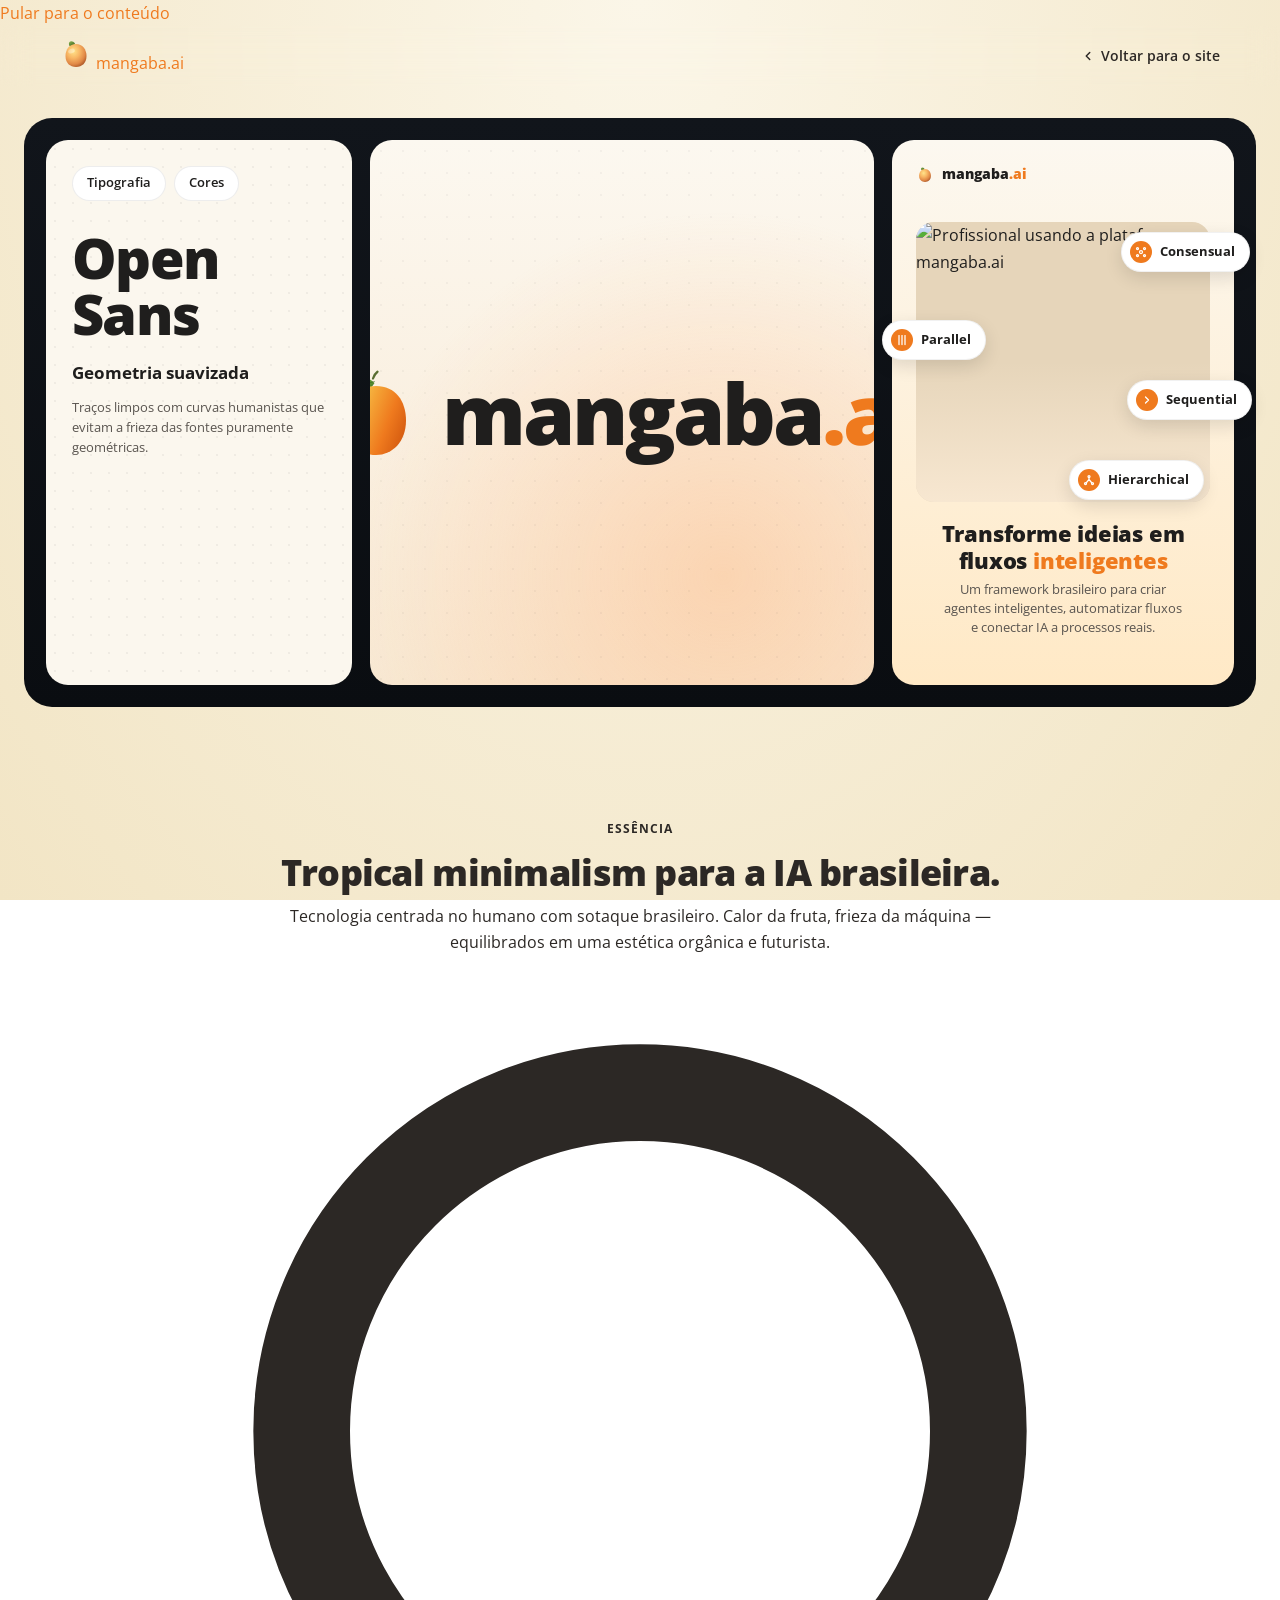
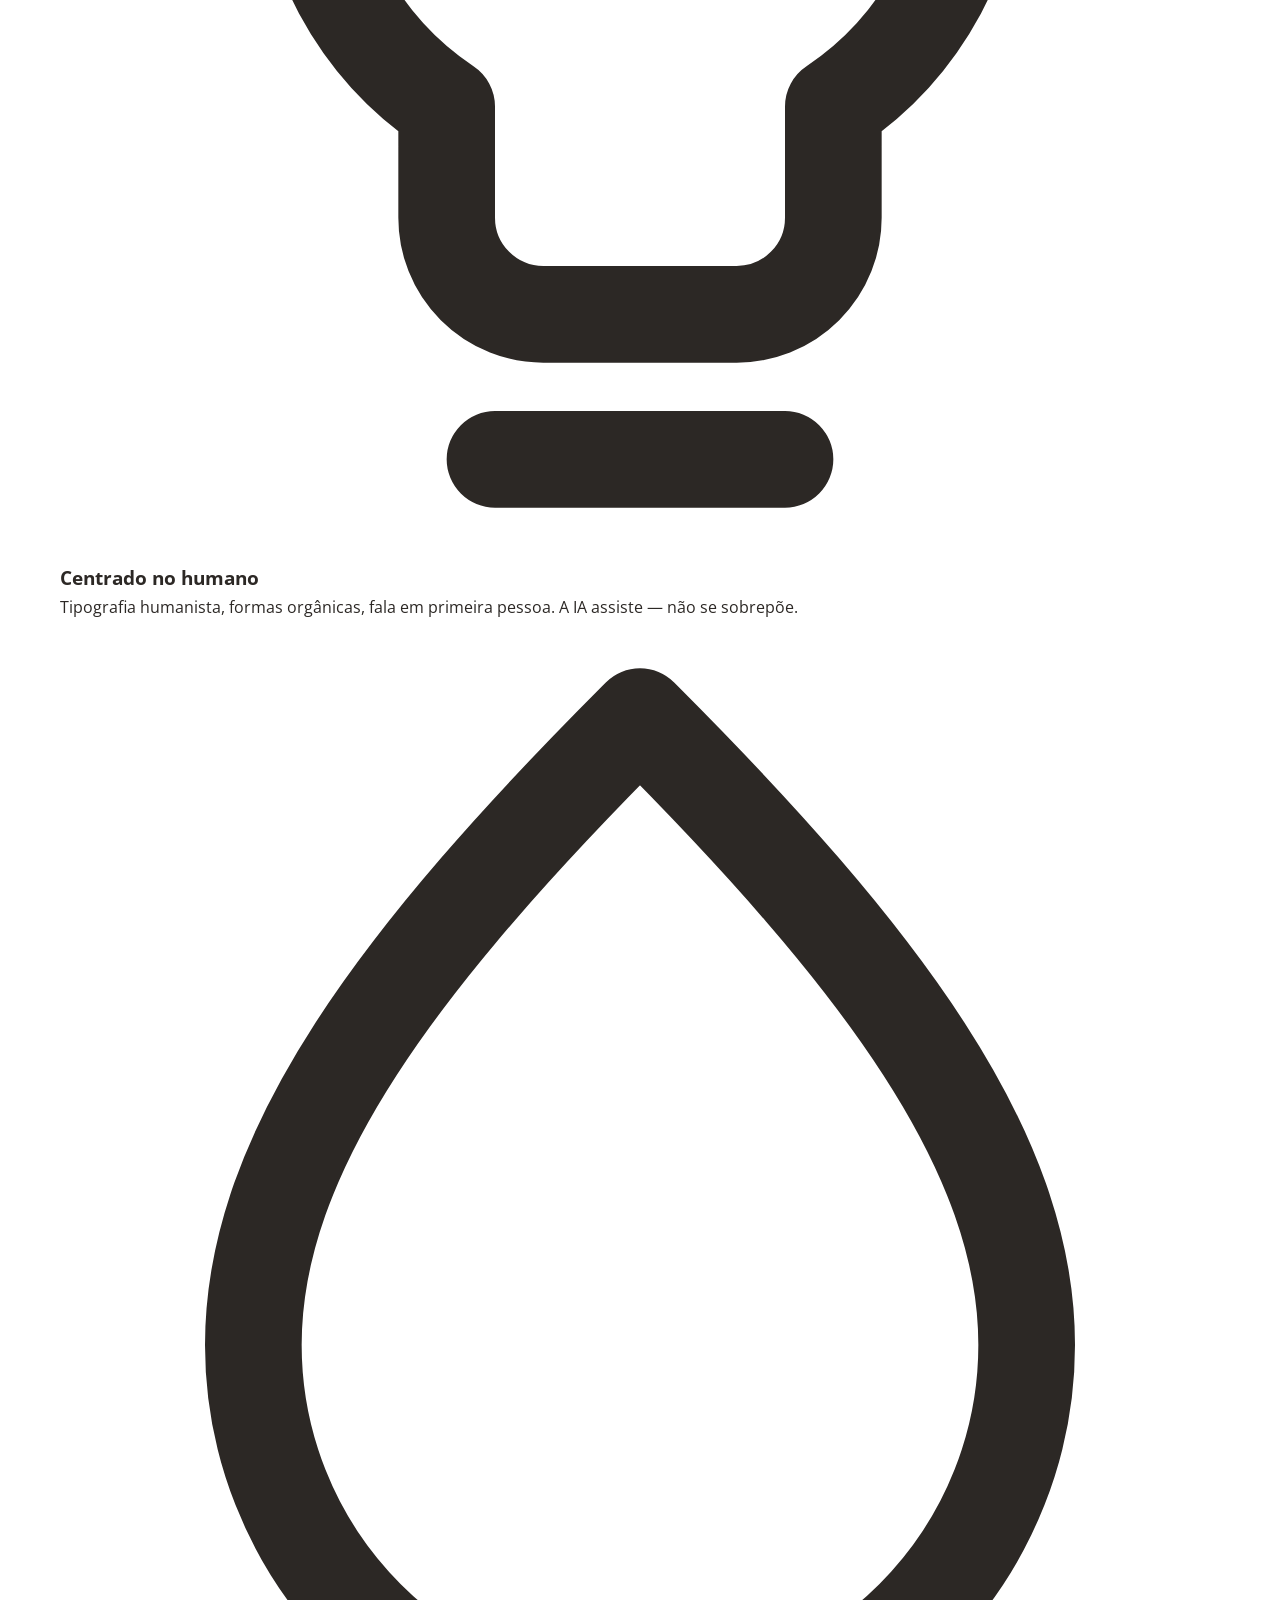
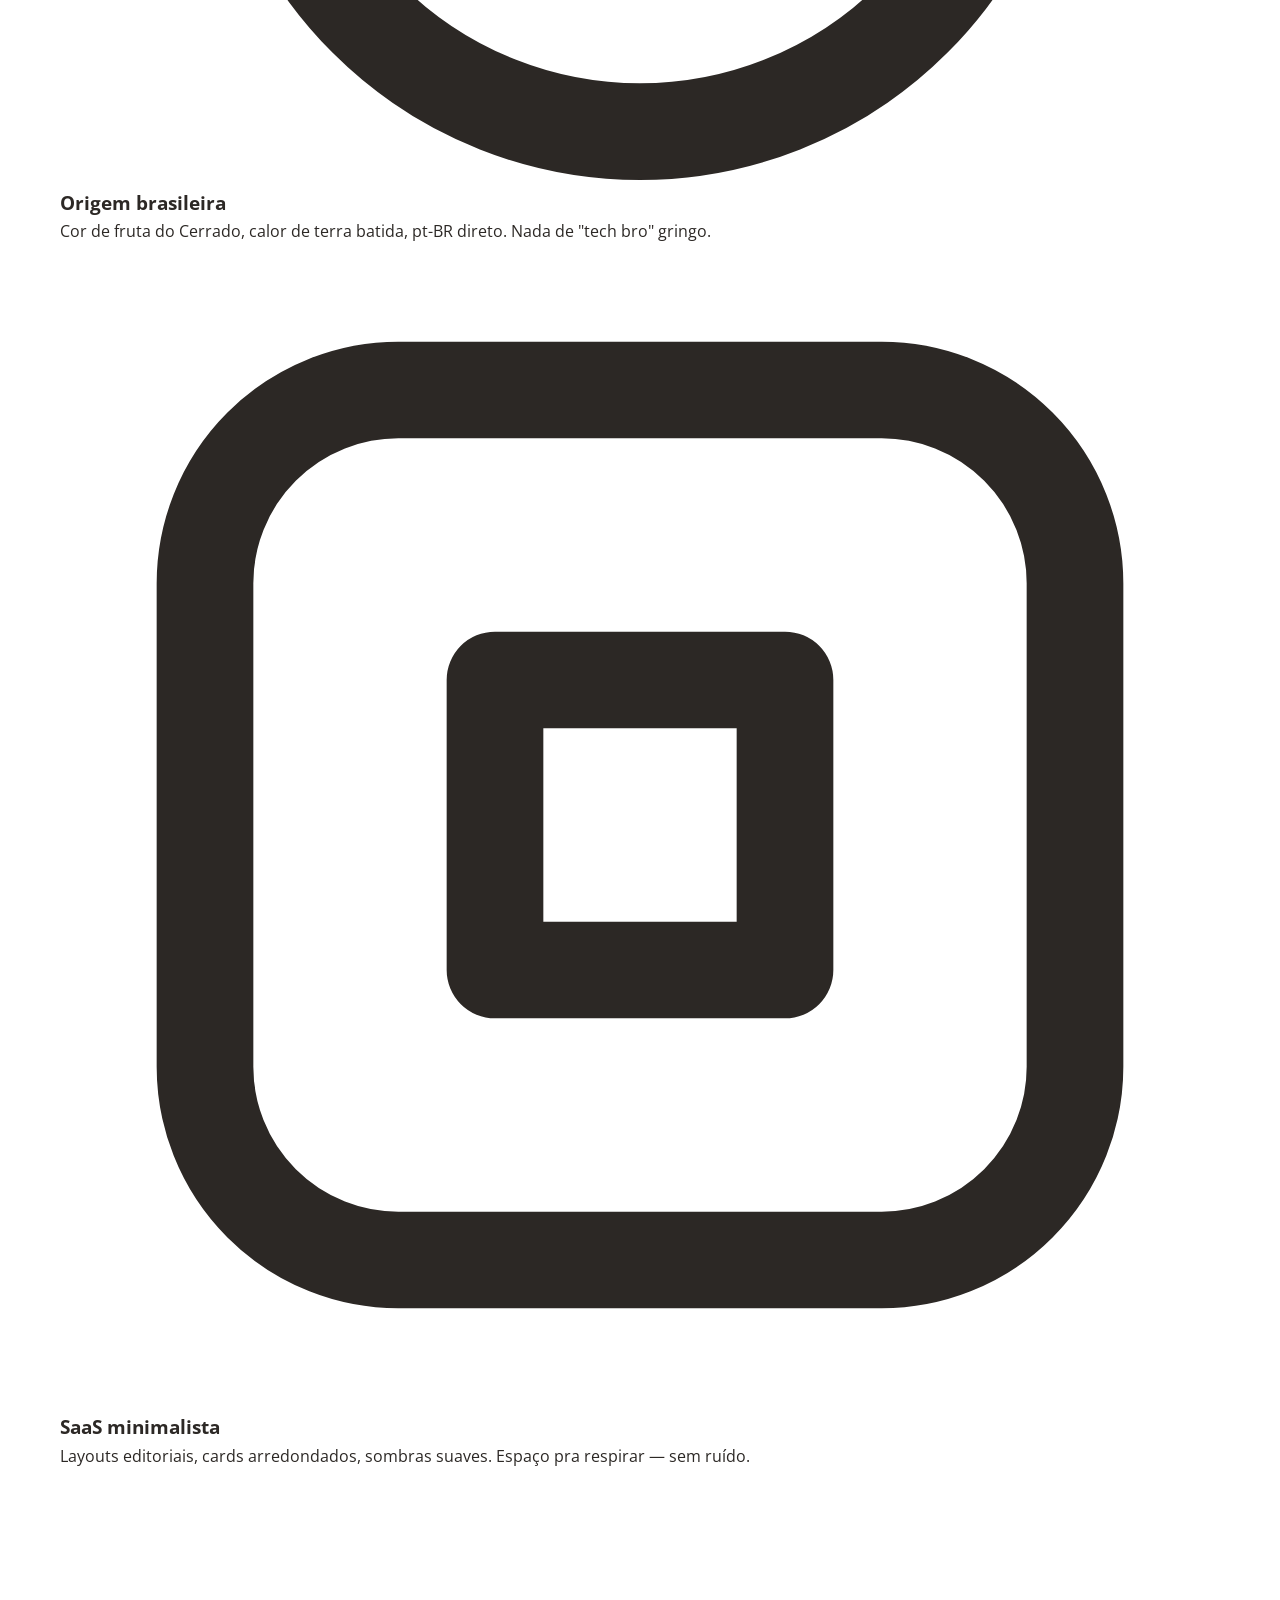
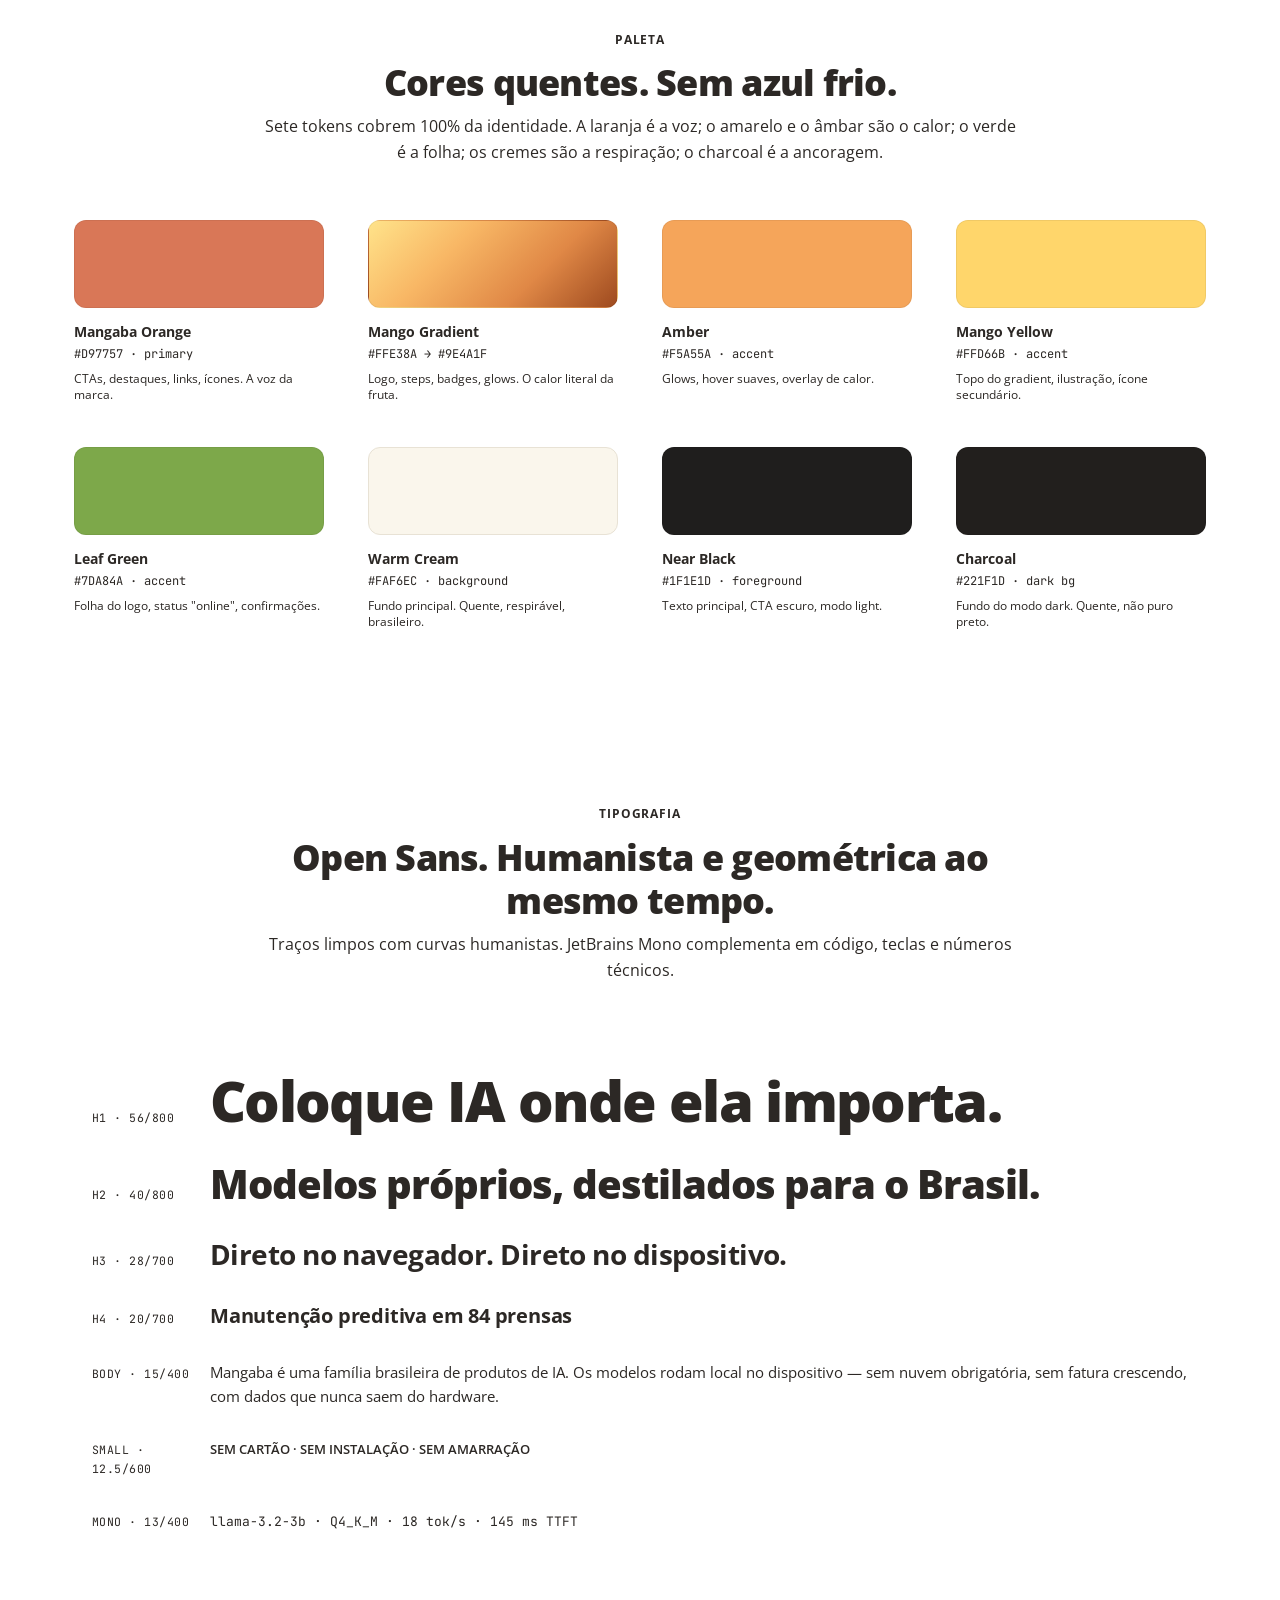
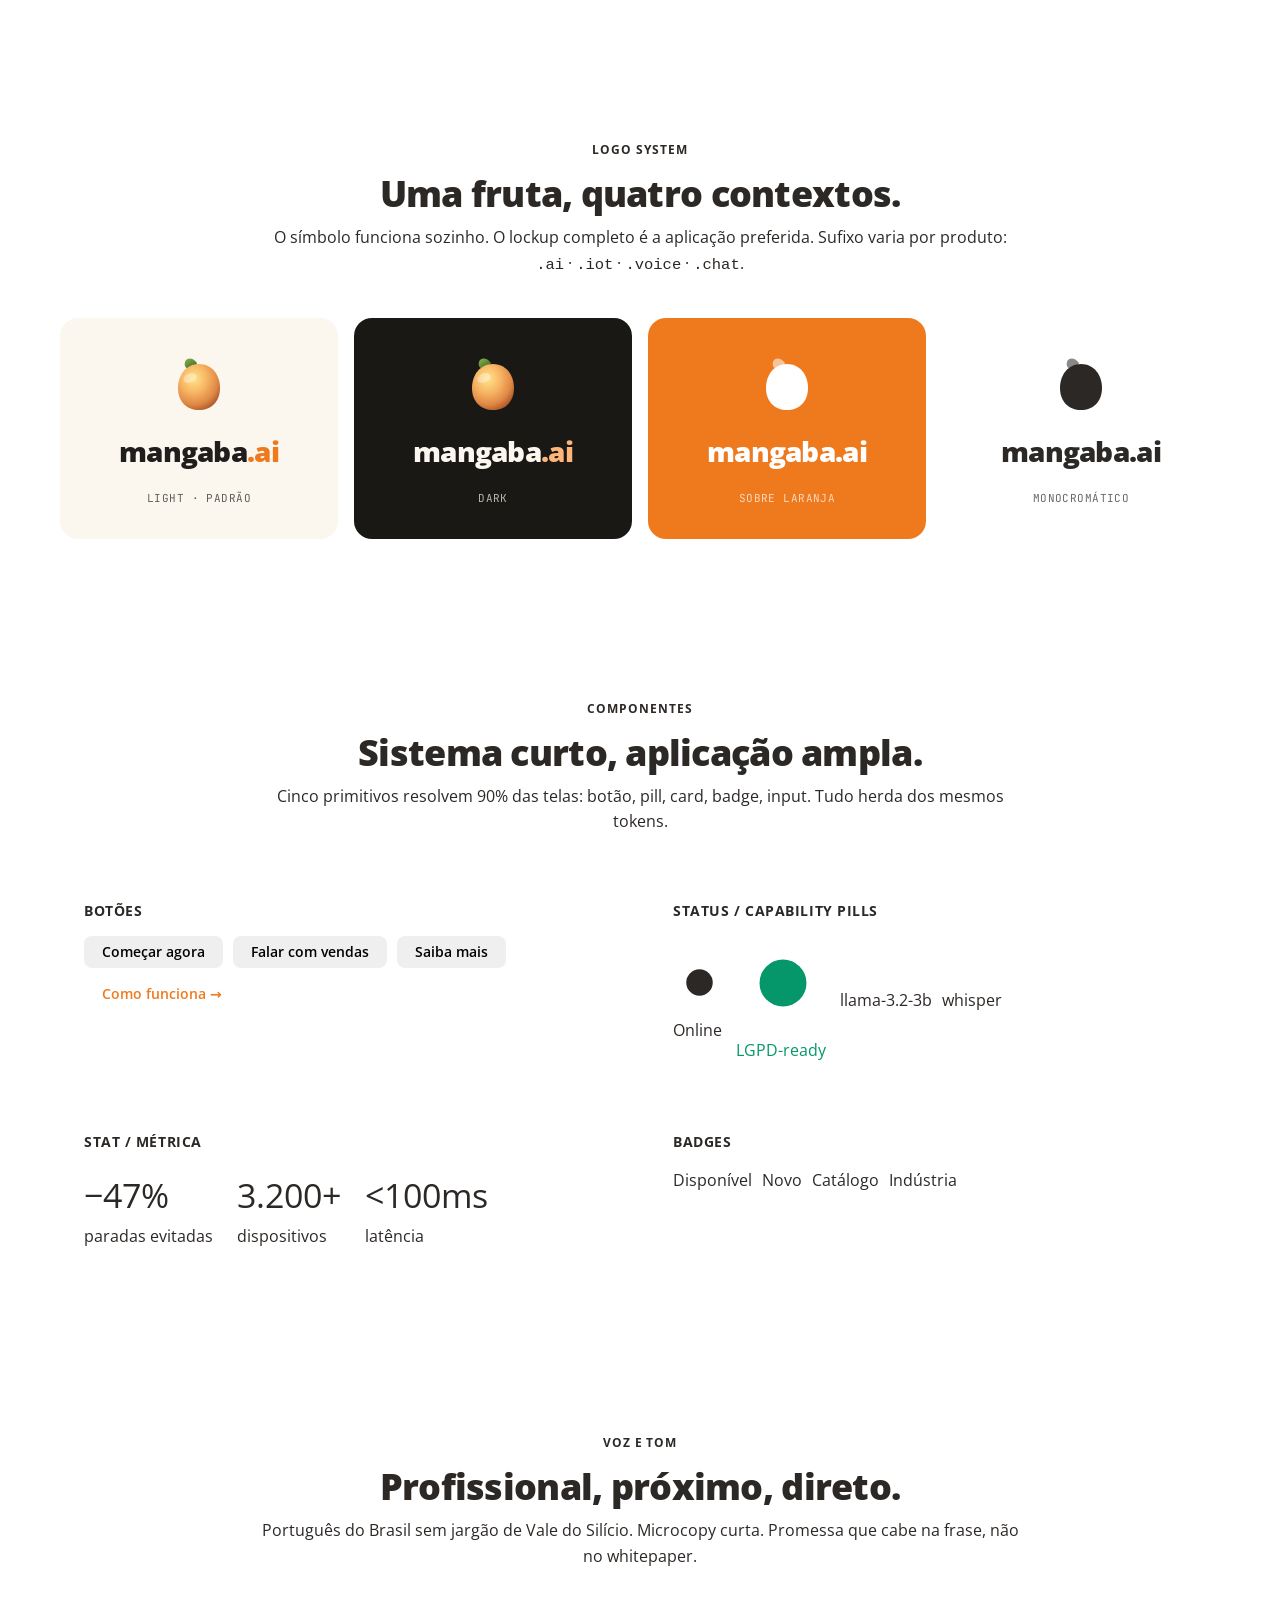
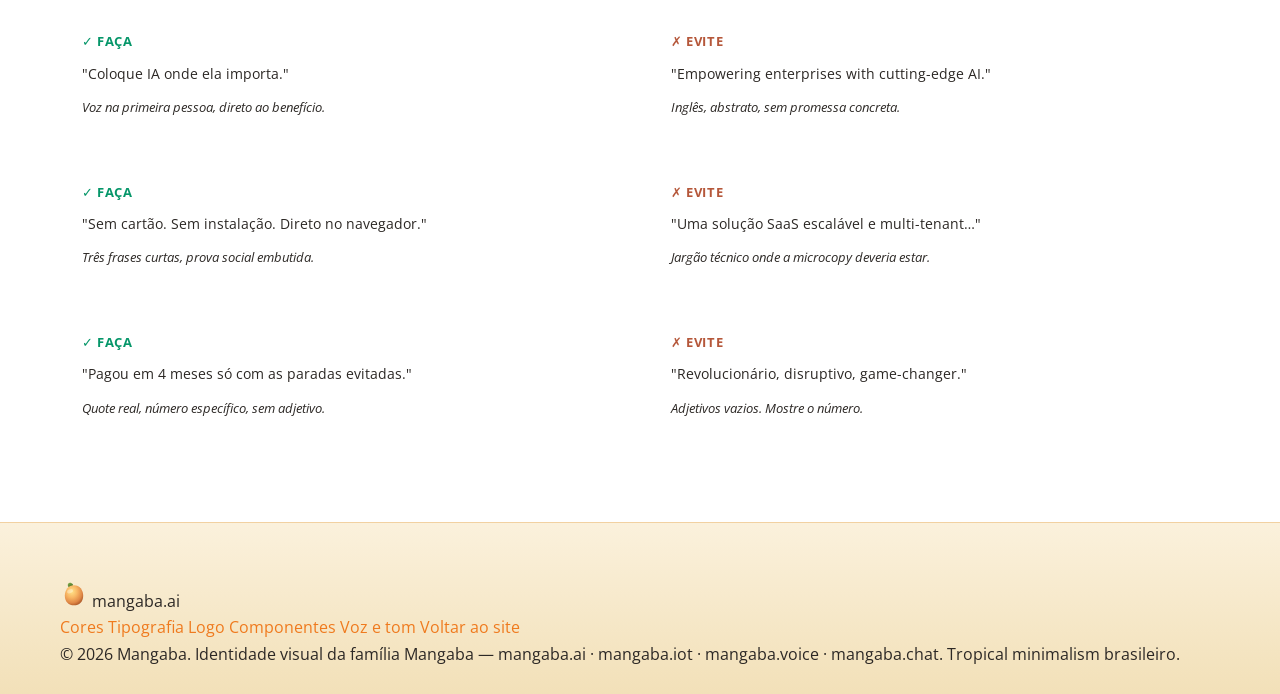
==== commit 63ec4304: "refactor(brand): atualiza brand book com nova paleta e logo - Logo grande do showcase card 2: novo S" ====
--- a/brand.html
+++ b/brand.html
@@ -92,20 +92,26 @@
             <div class="sc-logo-lockup">
               <svg viewBox="0 0 64 64" aria-hidden="true">
                 <defs>
-                  <radialGradient id="bigMango" cx="38%" cy="32%" r="78%">
-                    <stop offset="0%" stop-color="#FFE38A"/>
-                    <stop offset="38%" stop-color="#F8B765"/>
-                    <stop offset="72%" stop-color="#E08846"/>
-                    <stop offset="100%" stop-color="#9E4A1F"/>
+                  <linearGradient id="bigFruit" x1="5%" y1="30%" x2="95%" y2="70%">
+                    <stop offset="0%" stop-color="#F6CE52"/>
+                    <stop offset="35%" stop-color="#F4A234"/>
+                    <stop offset="70%" stop-color="#EF7A1E"/>
+                    <stop offset="100%" stop-color="#D85F12"/>
+                  </linearGradient>
+                  <radialGradient id="bigShine" cx="28%" cy="28%" r="32%">
+                    <stop offset="0%" stop-color="#FFFFFF" stop-opacity="0.55"/>
+                    <stop offset="100%" stop-color="#FFFFFF" stop-opacity="0"/>
                   </radialGradient>
-                  <linearGradient id="bigLeaf" x1="20%" y1="10%" x2="90%" y2="90%">
-                    <stop offset="0%" stop-color="#7DA84A"/>
-                    <stop offset="100%" stop-color="#3F6720"/>
+                  <linearGradient id="bigLeaf" x1="25%" y1="10%" x2="85%" y2="95%">
+                    <stop offset="0%" stop-color="#76B945"/>
+                    <stop offset="100%" stop-color="#3D6D24"/>
                   </linearGradient>
                 </defs>
-                <path d="M 30 13 C 24 5, 16 9, 18 16 C 20 21, 28 19, 30 13 Z" fill="url(#bigLeaf)"/>
-                <path d="M 32 14 C 19 14, 11 25, 11 38 C 11 52, 20 60, 32 60 C 44 60, 53 52, 53 38 C 53 25, 45 14, 32 14 Z" fill="url(#bigMango)"/>
-                <ellipse cx="23" cy="28" rx="7" ry="4.5" fill="#FFFFFF" opacity="0.35" transform="rotate(-22 23 28)"/>
+                <path d="M 30 9 Q 31 6, 33 4.5" stroke="#5A6E32" stroke-width="1.5" fill="none" stroke-linecap="round"/>
+                <path d="M 31 12 C 24 5, 16 8, 17 15 C 18 20, 27 19, 31 12 Z" fill="url(#bigLeaf)"/>
+                <path d="M 18 14 Q 25 13, 31 11" stroke="#2F5A1A" stroke-width="0.6" fill="none" stroke-linecap="round" opacity="0.55"/>
+                <path d="M 32 14 C 19 14, 12 24, 12 37 C 12 51, 21 60, 32 60 C 43 60, 52 51, 52 37 C 52 24, 45 14, 32 14 Z" fill="url(#bigFruit)"/>
+                <ellipse cx="22" cy="26" rx="9" ry="5" fill="url(#bigShine)" transform="rotate(-25 22 26)"/>
               </svg>
               <span class="sc-logo-wordmark">mangaba<span class="dot">.</span><span class="suf">ai</span></span>
             </div>
--- a/styles.css
+++ b/styles.css
@@ -1,833 +1,1244 @@
-/* =========================================================
-   Mangaba IoT — design system
-   Identidade refatorada conforme guideline (Open Sans + mango)
-   ========================================================= */
-
+/* mangaba.ai — Design System
+   Brand Brief: Open Sans + JetBrains Mono, HSL tokens, warm palette, dark mode
+*/
+@import url('https://fonts.googleapis.com/css2?family=Open+Sans:wght@400;500;600;700;800&family=JetBrains+Mono:wght@400;600&display=swap');
+
+/* ── CSS TOKENS ── calibrado pixel-a-pixel com a referência mangaba.ai */
 :root {
-  --background: 42 45% 96%;      /* #FAF6EC creme + leve calor */
-  --foreground: 30 6% 12%;
-  --card: 0 0% 100%;
-  --card-foreground: 30 6% 12%;
-  --primary: 16 61% 60%;
-  --primary-foreground: 0 0% 100%;
-  --secondary: 44 35% 92%;
-  --muted: 44 30% 92%;
-  --muted-foreground: 30 5% 43%;
-  --accent: 40 28% 88%;
-  --border: 40 22% 88%;
-  --ring: 16 61% 60%;
-  --radius: 0.75rem;
-
-  /* Família Mangaba — paleta literal */
-  --mango-yellow: #FFD66B;       /* amarelo da fruta (topo do gradiente) */
-  --mango-amber:  #F5A55A;       /* âmbar (centro) */
-  --orange:       #D97757;       /* terracota principal */
-  --orange-dark:  #C96442;
-  --orange-darker:#B5573A;
-  --leaf-light:   #7DA84A;
-  --leaf-dark:    #4F7A2A;
-  --stem:         #5C3A24;
-
-  --shadow-soft: 0 1px 2px hsl(var(--foreground) / 0.04), 0 4px 18px hsl(var(--foreground) / 0.05);
-  --shadow-card: 0 2px 4px hsl(var(--foreground) / 0.04), 0 12px 32px hsl(var(--foreground) / 0.06);
-  --shadow-float: 0 4px 14px rgba(0,0,0,0.10), 0 1px 2px rgba(0,0,0,0.06);
-
-  --ease: cubic-bezier(0.22, 1, 0.36, 1);
-}
-
+  /* Backgrounds creme quente */
+  --background:         #F7F2E6;   /* off-white quente da arte */
+  --background-warm:    #F4E8C8;
+  --background-subtle:  #FBF4E2;
+  --background-card:    #FFFFFF;
+
+  /* Tipografia warm dark, não preto puro */
+  --foreground:         #2C2825;
+  --foreground-muted:   #6B6560;
+  --foreground-faint:   #9E9894;
+
+  /* Laranja vivo da mangaba (lado direito da fruta) */
+  --primary:            #EF7A1E;
+  --primary-hover:      #D85F0C;
+  --primary-fg:         #FFFFFF;
+  --primary-subtle:     #FCEBD5;
+
+  /* Acentos secundários */
+  --mango-yellow:       #F6CE52;   /* lado esquerdo da fruta */
+  --mango-amber:        #F4A234;   /* transição */
+  --leaf-green:         #6DAE43;   /* folha clara */
+  --leaf-dark:          #3D6D24;   /* folha sombra */
+  --stem-olive:         #5A6E32;   /* cabinho */
+
+  --border:             rgba(239,122,30,0.16);
+  --border-subtle:      rgba(239,122,30,0.08);
+
+  --dark-bg:            #1A1410;
+  --dark-surface:       hsl(20,8%,15%);
+  --dark-border:        hsla(0,0%,100%,0.07);
+
+  --radius:    8px;
+  --radius-lg: 12px;
+  --radius-xl: 20px;
+  --shadow-sm: 0 2px 8px rgba(200,100,20,0.07);
+  --shadow:    0 6px 24px rgba(200,100,20,0.10);
+  --shadow-lg: 0 16px 48px rgba(200,100,20,0.12);
+  --shadow-orange: 0 4px 20px rgba(239,122,30,0.25);
+  --transition: 0.18s ease;
+
+  --font:      'Open Sans', ui-sans-serif, system-ui, sans-serif;
+  --font-mono: 'JetBrains Mono', ui-monospace, 'SFMono-Regular', Consolas, monospace;
+}
+
+/* Dark mode overrides */
 html.dark {
-  --background: 30 5% 13%;       /* #221F1D charcoal quente */
-  --foreground: 44 30% 95%;
-  --card: 30 5% 16%;
-  --card-foreground: 44 30% 95%;
-  --primary: 16 61% 60%;
-  --primary-foreground: 0 0% 100%;
-  --secondary: 30 5% 19%;
-  --muted: 30 5% 19%;
-  --muted-foreground: 30 6% 64%;
-  --accent: 30 5% 22%;
-  --border: 30 6% 22%;
-  --ring: 16 61% 60%;
-
-  --shadow-soft: 0 1px 2px rgba(0,0,0,0.4), 0 4px 16px rgba(0,0,0,0.3);
-  --shadow-card: 0 2px 4px rgba(0,0,0,0.4), 0 12px 32px rgba(0,0,0,0.35);
-  --shadow-float: 0 4px 14px rgba(0,0,0,0.45), 0 1px 2px rgba(0,0,0,0.3);
-}
-
-* { box-sizing: border-box; margin: 0; padding: 0; }
-
-html { scroll-behavior: smooth; -webkit-text-size-adjust: 100%; }
-
+  --background:         #1A1410;
+  --background-subtle:  hsl(20,8%,17%);
+  --background-card:    hsl(20,7%,14%);
+  --foreground:         hsl(48,38%,95%);
+  --foreground-muted:   hsl(30,8%,62%);
+  --foreground-faint:   hsl(30,6%,45%);
+  --border:             rgba(239,122,30,0.2);
+  --border-subtle:      hsl(20,5%,18%);
+  --primary-subtle:     rgba(239,122,30,0.15);
+}
+html.dark .navbar {
+  background: rgba(28,25,23,0.92);
+}
+html.dark .mobile-menu {
+  background: hsl(20,7%,11%);
+  border-color: hsl(20,6%,22%);
+}
+html.dark .stats-bar {
+  background: hsl(20,8%,17%);
+  border-color: rgba(239,122,30,0.15);
+}
+html.dark .footer {
+  background: hsl(20,8%,17%);
+  border-color: rgba(239,122,30,0.15);
+}
+html.dark .footer-bottom {
+  border-color: hsl(20,6%,22%);
+}
+html.dark .search-input,
+html.dark .filter-tab {
+  background: hsl(20,7%,14%);
+  border-color: hsl(20,6%,22%);
+  color: hsl(48,38%,95%);
+}
+html.dark .models-table-wrap {
+  border-color: hsl(20,6%,22%);
+}
+html.dark .models-table thead tr {
+  background: hsl(20,8%,17%);
+}
+html.dark .models-table tbody tr:hover {
+  background: hsl(20,8%,17%);
+}
+html.dark .ctx-badge {
+  background: hsl(20,8%,17%);
+  border-color: hsl(20,6%,22%);
+}
+
+/* ── BASE ── */
+*, *::before, *::after { box-sizing: border-box; margin: 0; padding: 0; }
+html { scroll-behavior: smooth; }
 body {
-  font-family: 'Open Sans', system-ui, -apple-system, 'Segoe UI', sans-serif;
-  font-size: 15px;
-  line-height: 1.55;
-  background: hsl(var(--background));
-  color: hsl(var(--foreground));
+  font-family: var(--font);
+  background: radial-gradient(ellipse at 50% 0%, #FBF6E8 0%, #F2E5C5 100%);
+  background-attachment: fixed;
+  color: var(--foreground);
+  line-height: 1.65;
+  min-height: 100vh;
+  overflow-x: hidden;
   -webkit-font-smoothing: antialiased;
   -moz-osx-font-smoothing: grayscale;
-  transition: background-color 0.25s var(--ease), color 0.25s var(--ease);
-}
-
-/* Padrão de pontos sutil no background (referência do guideline) */
-body::before {
-  content: "";
-  position: fixed; inset: 0;
-  background-image: radial-gradient(circle, hsl(var(--foreground) / 0.045) 1px, transparent 1px);
-  background-size: 24px 24px;
-  background-position: 0 0;
+}
+html.dark body {
+  background: #1A1410;
+  background-image: radial-gradient(circle, rgba(255,200,80,0.04) 1.5px, transparent 1.5px);
+  background-size: 14px 14px;
+  background-attachment: fixed;
+  color: hsl(48,38%,95%);
+}
+a { color: var(--primary); text-decoration: none; transition: color var(--transition); }
+a:hover { color: var(--primary-hover); }
+button { cursor: pointer; font-family: var(--font); }
+input, textarea, select { font-family: var(--font); }
+img { max-width: 100%; }
+
+::-webkit-scrollbar { width: 6px; height: 6px; }
+::-webkit-scrollbar-track { background: var(--background-subtle); }
+::-webkit-scrollbar-thumb { background: var(--border); border-radius: 3px; }
+::-webkit-scrollbar-thumb:hover { background: var(--foreground-faint); }
+
+/* ── NAVBAR ── */
+.navbar {
+  position: sticky; top: 0; z-index: 1000;
+  background: rgba(251,246,232,0.92);
+  backdrop-filter: blur(20px); -webkit-backdrop-filter: blur(20px);
+  border-bottom: 1px solid rgba(239,122,30,0.12);
+  padding: 0 32px; height: 64px;
+  display: flex; align-items: center; justify-content: space-between;
+}
+.nav-logo {
+  font-size: 1.15rem; font-weight: 600; color: var(--foreground);
+  display: flex; align-items: center; gap: 10px;
+  text-decoration: none; letter-spacing: -0.015em;
+}
+.nav-logo .logo-text { display: flex; align-items: baseline; line-height: 1; }
+.nav-logo .logo-main { color: var(--foreground); font-weight: 600; }
+.nav-logo .logo-accent { color: var(--primary); font-weight: 600; }
+.nav-links { display: flex; align-items: center; gap: 2px; list-style: none; }
+.nav-links a {
+  color: var(--foreground-muted); padding: 6px 12px;
+  border-radius: var(--radius); font-size: 0.875rem; font-weight: 500;
+  transition: all var(--transition);
+}
+.nav-links a:hover, .nav-links a.active {
+  color: var(--foreground); background: var(--background-subtle);
+}
+.nav-actions { display: flex; align-items: center; gap: 8px; }
+
+/* Dark mode toggle */
+.theme-toggle {
+  width: 34px; height: 34px; border-radius: var(--radius);
+  background: none; border: 1px solid var(--border);
+  color: var(--foreground-muted); display: flex; align-items: center; justify-content: center;
+  font-size: 0.9rem; transition: all var(--transition); cursor: pointer;
+}
+.theme-toggle:hover { background: var(--background-subtle); color: var(--foreground); }
+
+/* ── BUTTONS ── */
+.btn {
+  display: inline-flex; align-items: center; gap: 6px;
+  padding: 9px 18px; border-radius: var(--radius);
+  font-size: 0.875rem; font-weight: 600; border: none;
+  transition: all var(--transition); white-space: nowrap;
+  cursor: pointer; text-decoration: none; line-height: 1;
+}
+/* Primary CTA: orange brand color */
+.btn-primary {
+  background: #EF7A1E; color: #FFFFFF;
+  box-shadow: 0 4px 16px rgba(239,122,30,0.3);
+}
+.btn-primary:hover {
+  background: #D85F0C; color: #FFFFFF;
+  transform: translateY(-2px); box-shadow: 0 8px 24px rgba(239,122,30,0.4);
+}
+html.dark .btn-primary {
+  background: #EF7A1E; color: #FFFFFF;
+}
+html.dark .btn-primary:hover {
+  background: #D85F0C;
+}
+/* Accent button: coral */
+.btn-accent {
+  background: var(--primary); color: var(--primary-fg);
+  box-shadow: 0 1px 2px rgba(239,122,30,0.2);
+}
+.btn-accent:hover {
+  background: var(--primary-hover); color: var(--primary-fg);
+  transform: translateY(-1px); box-shadow: 0 4px 12px rgba(239,122,30,0.3);
+}
+.btn-secondary {
+  background: var(--background-card); color: var(--foreground);
+  border: 1px solid var(--border);
+}
+.btn-secondary:hover {
+  background: var(--background-subtle); border-color: var(--primary); color: var(--foreground);
+}
+.btn-ghost {
+  background: transparent; color: var(--foreground-muted);
+  border: 1px solid var(--border);
+}
+.btn-ghost:hover { background: var(--background-subtle); color: var(--foreground); }
+.btn-sm  { padding: 6px 12px; font-size: 0.8rem; }
+.btn-lg  { padding: 13px 28px; font-size: 0.95rem; border-radius: var(--radius-lg); }
+
+/* ── HAMBURGER / MOBILE ── */
+.hamburger {
+  display: none; flex-direction: column; gap: 5px;
+  background: none; border: none; padding: 4px; cursor: pointer;
+}
+.hamburger span {
+  display: block; width: 20px; height: 1.5px;
+  background: var(--foreground-muted); border-radius: 2px; transition: all var(--transition);
+}
+.mobile-menu {
+  display: none; position: fixed; top: 60px; left: 0; right: 0;
+  background: var(--background); border-bottom: 1px solid var(--border);
+  padding: 12px; z-index: 999; flex-direction: column; gap: 2px;
+  box-shadow: var(--shadow);
+}
+.mobile-menu.open { display: flex; }
+.mobile-menu a {
+  color: var(--foreground-muted); padding: 10px 12px;
+  border-radius: var(--radius); display: block; font-size: 0.9rem;
+}
+.mobile-menu a:hover { color: var(--foreground); background: var(--background-subtle); }
+
+/* ── HERO ── */
+.hero {
+  padding: 72px 24px 64px; text-align: center;
+  max-width: 860px; margin: 0 auto;
+}
+.hero-eyebrow {
+  display: inline-flex; align-items: center; gap: 8px;
+  background: var(--primary-subtle); border: 1px solid rgba(239,122,30,0.2);
+  color: var(--primary-hover); padding: 5px 14px; border-radius: 20px;
+  font-size: 0.78rem; font-weight: 600; margin-bottom: 32px;
+  letter-spacing: 0.04em; text-transform: uppercase;
+}
+.hero-eyebrow .dot {
+  width: 6px; height: 6px; border-radius: 50%;
+  background: hsl(142,69%,44%); /* emerald */
+  animation: pulse-dot 2s ease-in-out infinite;
+}
+@keyframes pulse-dot {
+  0%, 100% { opacity: 1; transform: scale(1); }
+  50%       { opacity: 0.6; transform: scale(0.8); }
+}
+.hero h1 {
+  font-size: clamp(2.4rem, 6vw, 4.25rem);
+  font-weight: 800; line-height: 1.06; margin-bottom: 24px;
+  color: var(--foreground); letter-spacing: -0.04em;
+}
+.hero h1 .accent-line { color: var(--primary); display: block; }
+.hero > p.hero-sub {
+  font-size: 1.05rem; color: var(--foreground-muted);
+  max-width: 480px; margin: 0 auto 40px; line-height: 1.75;
+}
+.hero-actions { display: flex; gap: 12px; justify-content: center; flex-wrap: wrap; margin-bottom: 28px; }
+.hero-proof {
+  display: flex; gap: 24px; justify-content: center;
+  flex-wrap: wrap; margin-top: 4px;
+}
+.hero-proof-item {
+  display: flex; align-items: center; gap: 6px;
+  font-size: 0.8rem; color: #1C1A18; font-weight: 600;
+  background: rgba(255,255,255,0.9);
+  border: 1px solid rgba(239,122,30,0.15);
+  border-radius: 50px;
+  padding: 6px 16px;
+  box-shadow: 0 2px 12px rgba(200,100,20,0.08);
+  backdrop-filter: blur(4px);
+}
+.hero-proof-item::before {
+  content: ''; display: inline-block; width: 6px; height: 6px;
+  border-radius: 50%; background: var(--primary); opacity: 0.7; flex-shrink: 0;
+}
+
+/* Chat preview card */
+.hero-chat-card {
+  max-width: 520px; margin: 44px auto 0;
+  background: var(--background-card); border: 1px solid var(--border);
+  border-radius: var(--radius-xl); box-shadow: var(--shadow-lg);
+  overflow: hidden; text-align: left;
+}
+.chat-card-header {
+  padding: 14px 18px; border-bottom: 1px solid var(--border);
+  display: flex; align-items: center; justify-content: space-between;
+  background: var(--background-subtle);
+}
+.chat-card-persona { display: flex; align-items: center; gap: 10px; }
+.chat-card-avatar {
+  width: 32px; height: 32px; border-radius: 50%;
+  background: linear-gradient(135deg, var(--mango-yellow) 0%, var(--primary) 70%, var(--primary-hover) 100%);
+  display: flex; align-items: center; justify-content: center;
+  font-size: 0.75rem; font-weight: 700; color: #fff; letter-spacing: -0.01em;
+  flex-shrink: 0;
+}
+.chat-card-name { font-size: 0.82rem; font-weight: 600; color: var(--foreground); }
+.chat-card-role { font-size: 0.72rem; color: var(--foreground-faint); }
+.online-pill {
+  display: flex; align-items: center; gap: 5px;
+  font-size: 0.72rem; font-weight: 600; color: hsl(142,60%,38%);
+  background: hsl(142,60%,96%); border: 1px solid hsl(142,50%,85%);
+  padding: 3px 9px; border-radius: 20px;
+}
+html.dark .online-pill {
+  background: hsla(142,60%,40%,0.12); border-color: hsla(142,60%,40%,0.25);
+  color: hsl(142,55%,55%);
+}
+.online-dot {
+  width: 6px; height: 6px; border-radius: 50%;
+  background: hsl(142,69%,44%);
+  animation: pulse-dot 2s ease-in-out infinite;
+}
+.chat-card-body { padding: 18px; display: flex; flex-direction: column; gap: 12px; }
+.chat-bubble-user {
+  align-self: flex-end; max-width: 85%;
+  background: var(--foreground); color: var(--background);
+  padding: 9px 13px; border-radius: 14px 14px 3px 14px;
+  font-size: 0.83rem; line-height: 1.55;
+}
+.chat-bubble-ai {
+  align-self: flex-start; max-width: 92%;
+  background: var(--background-subtle); border: 1px solid var(--border);
+  padding: 9px 13px; border-radius: 14px 14px 14px 3px;
+  font-size: 0.83rem; line-height: 1.6; color: var(--foreground);
+}
+.chat-bubble-ai ul { padding-left: 16px; margin-top: 6px; display: flex; flex-direction: column; gap: 3px; }
+.chat-model-tag {
+  font-size: 0.68rem; color: var(--foreground-faint); margin-top: 5px;
+  font-family: var(--font-mono);
+}
+.chat-card-footer {
+  padding: 10px 18px; border-top: 1px solid var(--border);
+  display: flex; align-items: center; gap: 8px;
+}
+.chat-card-input {
+  flex: 1; font-size: 0.8rem; color: var(--foreground-faint);
+  padding: 7px 11px; border: 1px solid var(--border);
+  border-radius: var(--radius); background: var(--background);
+}
+.chat-send-icon {
+  width: 28px; height: 28px; border-radius: var(--radius);
+  background: var(--foreground); display: flex; align-items: center; justify-content: center;
+  flex-shrink: 0;
+}
+.chat-send-icon svg { width: 12px; height: 12px; fill: var(--background); }
+
+/* ── STATS BAR ── */
+.stats-bar {
+  border-top: 1px solid rgba(239,122,30,0.15); border-bottom: 1px solid rgba(239,122,30,0.15);
+  background: linear-gradient(135deg, #FBF1DC 0%, #F4DDB0 100%); padding: 40px 24px;
+}
+.stats-grid {
+  display: grid; grid-template-columns: repeat(auto-fit, minmax(160px, 1fr));
+  gap: 32px; max-width: 760px; margin: 0 auto; text-align: center;
+}
+.stat-value {
+  font-size: 2.2rem; font-weight: 800; color: var(--primary);
+  display: block; letter-spacing: -0.04em; line-height: 1;
+}
+.stat-label { font-size: 0.8rem; color: var(--foreground-muted); margin-top: 6px; font-weight: 500; }
+
+/* ── SECTIONS ── */
+.section { padding: 96px 24px; }
+.section-alt {
+  background: linear-gradient(135deg, #FBF4E2 0%, #F5E8C8 100%);
+  border-top: 1px solid rgba(239,122,30,0.1);
+  border-bottom: 1px solid rgba(239,122,30,0.1);
+}
+html.dark .section-alt {
+  background: hsl(20,8%,17%);
+  border-color: rgba(239,122,30,0.12);
+}
+/* Explicit dark-mode card backgrounds (bypasses transition: all CSS var issue) */
+html.dark .feature-card,
+html.dark .persona-card,
+html.dark .testimonial-card,
+html.dark .price-card,
+html.dark .model-card,
+html.dark .faq-question,
+html.dark .faq-item {
+  background: hsl(20,7%,14%);
+  border-color: hsl(20,6%,22%);
+}
+html.dark .faq-item.open .faq-answer {
+  background: hsl(20,7%,14%);
+}
+html.dark .hero-chat-card {
+  border-color: hsl(20,6%,22%);
+}
+html.dark .chat-card-header {
+  background: hsl(20,8%,17%);
+  border-color: hsl(20,6%,22%);
+}
+html.dark .chat-bubble-ai {
+  background: hsl(20,8%,17%);
+  border-color: hsl(20,6%,22%);
+}
+html.dark .chat-card-footer {
+  border-color: hsl(20,6%,22%);
+}
+html.dark .chat-card-input {
+  background: hsl(20,7%,11%);
+  border-color: hsl(20,6%,22%);
+  color: hsl(30,8%,62%);
+}
+.section-dark {
+  background: #1A1410;
+  background-image: radial-gradient(circle, rgba(255,200,80,0.06) 1.5px, transparent 1.5px);
+  background-size: 14px 14px;
+  color: hsl(48,38%,95%);
+}
+html.dark .section-dark {
+  background: hsl(20,9%,7%);
+  background-image: radial-gradient(circle, rgba(255,200,80,0.06) 1.5px, transparent 1.5px);
+  background-size: 14px 14px;
+  border-top: 1px solid rgba(239,122,30,0.12);
+  border-bottom: 1px solid rgba(239,122,30,0.12);
+}
+.container { max-width: 1160px; margin: 0 auto; }
+.section-header { text-align: center; margin-bottom: 56px; }
+.section-label {
+  color: #EF7A1E;
+  background: #FFF0E0;
+  border: 1px solid rgba(239,122,30,0.2);
+  border-radius: 50px;
+  padding: 4px 14px;
+  font-size: 0.72rem;
+  font-weight: 700;
+  text-transform: uppercase;
+  letter-spacing: 0.1em;
+  display: inline-block;
+  margin-bottom: 12px;
+}
+.section-header h2 {
+  font-size: clamp(1.7rem, 3.5vw, 2.4rem); font-weight: 800;
+  margin-bottom: 14px; letter-spacing: -0.03em; color: var(--foreground);
+  line-height: 1.15;
+}
+.section-dark .section-header h2 { color: hsl(48,38%,95%); }
+.section-header p {
+  color: var(--foreground-muted); font-size: 1rem;
+  max-width: 480px; margin: 0 auto; line-height: 1.75;
+}
+.section-dark .section-header p { color: rgba(250,249,245,0.55); }
+
+/* ── FEATURES ── */
+.features-grid { display: grid; grid-template-columns: repeat(3, 1fr); gap: 16px; }
+.feature-card {
+  background: #FFFFFF; border: 1px solid rgba(239,122,30,0.12);
+  border-radius: 20px; padding: 28px 24px;
+  transition: border-color var(--transition), box-shadow var(--transition), transform var(--transition);
+  box-shadow: 0 2px 12px rgba(200,100,20,0.06);
+}
+.feature-card:hover {
+  border-color: rgba(239,122,30,0.35); transform: translateY(-3px);
+  box-shadow: 0 8px 32px rgba(239,122,30,0.12);
+}
+.feature-icon {
+  width: 40px; height: 40px; border-radius: 10px;
+  background: var(--primary-subtle); display: flex; align-items: center; justify-content: center;
+  margin-bottom: 18px;
+}
+.feature-icon svg { width: 20px; height: 20px; stroke: var(--primary); fill: none; stroke-width: 1.8; stroke-linecap: round; stroke-linejoin: round; }
+.feature-card h3 { font-size: 0.95rem; font-weight: 700; margin-bottom: 8px; color: var(--foreground); letter-spacing: -0.01em; }
+.feature-card p { font-size: 0.85rem; color: var(--foreground-muted); line-height: 1.7; }
+
+/* ── MODELS MARQUEE ── */
+.models-marquee-section { padding: 40px 0; border-top: 1px solid var(--border); border-bottom: 1px solid var(--border); overflow: hidden; }
+.marquee-label { text-align: center; font-size: 0.75rem; font-weight: 700; letter-spacing: 0.08em; text-transform: uppercase; color: var(--foreground-faint); margin-bottom: 18px; }
+.marquee-track { display: flex; gap: 10px; width: max-content; animation: marquee 30s linear infinite; }
+.marquee-track:hover { animation-play-state: paused; }
+@keyframes marquee { from { transform: translateX(0); } to { transform: translateX(-50%); } }
+.marquee-chip {
+  display: flex; align-items: center; gap: 7px;
+  background: var(--background-card); border: 1px solid var(--border);
+  border-radius: 30px; padding: 7px 16px; white-space: nowrap;
+  font-size: 0.82rem; font-weight: 500; color: var(--foreground-muted);
+  transition: border-color var(--transition);
+}
+.marquee-chip:hover { border-color: var(--primary); color: var(--foreground); }
+.marquee-chip-dot {
+  width: 6px; height: 6px; border-radius: 50%; background: var(--primary); flex-shrink: 0;
+}
+
+/* ── HOW IT WORKS ── */
+.steps-grid { display: grid; grid-template-columns: repeat(auto-fit, minmax(230px, 1fr)); gap: 48px 32px; }
+.step-card { position: relative; }
+.step-number {
+  font-size: 0.68rem; font-weight: 800; letter-spacing: 0.1em; text-transform: uppercase;
+  color: var(--primary); background: var(--primary-subtle);
+  border: 1px solid rgba(239,122,30,0.2);
+  padding: 3px 10px; border-radius: 20px; display: inline-block; margin-bottom: 16px;
+}
+.step-card h3 { font-size: 1rem; font-weight: 700; margin-bottom: 8px; color: var(--foreground); letter-spacing: -0.01em; }
+.step-card p { font-size: 0.875rem; color: var(--foreground-muted); line-height: 1.7; }
+
+/* ── PERSONAS ── */
+.personas-grid { display: grid; grid-template-columns: repeat(3, 1fr); gap: 16px; }
+.persona-card {
+  background: #FFFFFF; border: 1px solid rgba(239,122,30,0.12);
+  border-radius: 20px; padding: 24px 20px;
+  transition: border-color var(--transition), box-shadow var(--transition), transform var(--transition);
+  box-shadow: 0 2px 12px rgba(200,100,20,0.06); text-align: center;
+}
+.persona-card:hover {
+  border-color: rgba(239,122,30,0.35); transform: translateY(-3px);
+  box-shadow: 0 8px 32px rgba(239,122,30,0.12);
+}
+.persona-avatar {
+  width: 48px; height: 48px; border-radius: 50%; margin: 0 auto 14px;
+  display: flex; align-items: center; justify-content: center;
+  font-size: 0.85rem; font-weight: 700; color: #fff;
+  background: linear-gradient(135deg, var(--primary), var(--primary-hover));
+}
+.persona-name { font-size: 0.9rem; font-weight: 700; color: var(--foreground); margin-bottom: 4px; letter-spacing: -0.01em; }
+.persona-role { font-size: 0.76rem; color: var(--foreground-faint); margin-bottom: 12px; }
+.persona-use { font-size: 0.82rem; color: var(--foreground-muted); line-height: 1.6; }
+
+/* ── BENEFITS ── */
+.benefits-grid { display: grid; grid-template-columns: 1fr 1fr; gap: 48px; align-items: center; max-width: 960px; margin: 0 auto; }
+.benefits-list { display: flex; flex-direction: column; gap: 20px; }
+.benefit-item { display: flex; gap: 14px; align-items: flex-start; }
+.benefit-check {
+  width: 22px; height: 22px; border-radius: 50%; background: var(--primary-subtle);
+  border: 1px solid rgba(239,122,30,0.25); flex-shrink: 0;
+  display: flex; align-items: center; justify-content: center; margin-top: 1px;
+}
+.benefit-check svg { width: 11px; height: 11px; stroke: var(--primary); fill: none; stroke-width: 2.5; stroke-linecap: round; stroke-linejoin: round; }
+.benefit-item h4 { font-size: 0.9rem; font-weight: 700; color: var(--foreground); margin-bottom: 4px; }
+.benefit-item p { font-size: 0.84rem; color: var(--foreground-muted); line-height: 1.65; }
+.benefits-visual {
+  background: var(--dark-bg); border-radius: var(--radius-xl);
+  padding: 28px; box-shadow: var(--shadow-lg);
+  border: 1px solid rgba(255,255,255,0.06);
+}
+
+/* ── CODE SECTION (TECH) ── */
+.code-demo {
+  background: rgba(255,255,255,0.03); border: 1px solid rgba(255,255,255,0.08);
+  border-radius: var(--radius-xl); overflow: hidden; max-width: 680px; margin: 0 auto;
+  box-shadow: 0 24px 64px rgba(0,0,0,0.35);
+}
+.code-demo-header {
+  background: rgba(255,255,255,0.03); padding: 11px 18px;
+  display: flex; justify-content: space-between; align-items: center;
+  border-bottom: 1px solid rgba(255,255,255,0.06);
+}
+.code-demo-dots { display: flex; gap: 6px; }
+.code-demo-dots span { width: 10px; height: 10px; border-radius: 50%; }
+.code-demo-dots span:nth-child(1) { background: #FF5F57; }
+.code-demo-dots span:nth-child(2) { background: #FEBC2E; }
+.code-demo-dots span:nth-child(3) { background: #28C840; }
+.code-demo-file { font-size: 0.74rem; color: rgba(250,249,245,0.28); font-family: var(--font-mono); }
+.code-demo pre {
+  padding: 24px; margin: 0; overflow-x: auto;
+  font-size: 0.82rem; line-height: 1.85;
+  font-family: var(--font-mono); color: #C4BAB2;
+}
+.code-demo .kw  { color: #EF7A1E; }
+.code-demo .str { color: #A3C98A; }
+.code-demo .cmt { color: rgba(250,249,245,0.25); }
+.code-demo .num { color: #E8C07A; }
+.code-demo .fn  { color: #9DB4D4; }
+.code-demo .var { color: hsl(48,38%,88%); }
+
+/* ── TESTIMONIALS ── */
+.testimonials-grid { display: grid; grid-template-columns: repeat(auto-fit, minmax(280px, 1fr)); gap: 16px; }
+.testimonial-card {
+  background: #FFFFFF; border: 1px solid rgba(239,122,30,0.12);
+  border-radius: 20px; padding: 24px; box-shadow: 0 4px 20px rgba(200,100,20,0.07);
+  transition: border-color var(--transition), transform var(--transition);
+}
+.testimonial-card:hover { border-color: rgba(239,122,30,0.35); transform: translateY(-2px); }
+.testimonial-text { font-size: 0.9rem; color: var(--foreground-muted); line-height: 1.75; margin-bottom: 18px; font-style: italic; }
+.testimonial-author { display: flex; align-items: center; gap: 10px; }
+.testimonial-avatar {
+  width: 36px; height: 36px; border-radius: 50%; flex-shrink: 0;
+  background: linear-gradient(135deg, var(--primary), var(--primary-hover));
+  display: flex; align-items: center; justify-content: center;
+  font-size: 0.75rem; font-weight: 700; color: #fff;
+}
+.testimonial-name { font-size: 0.85rem; font-weight: 700; color: var(--foreground); }
+.testimonial-role { font-size: 0.76rem; color: var(--foreground-faint); }
+
+/* ── FAQ ── */
+.faq-list { max-width: 720px; margin: 0 auto; display: flex; flex-direction: column; gap: 4px; }
+.faq-item { border: 1px solid var(--border); border-radius: var(--radius-lg); overflow: hidden; }
+.faq-question {
+  width: 100%; text-align: left; padding: 18px 20px;
+  background: var(--background-card); border: none; cursor: pointer;
+  display: flex; justify-content: space-between; align-items: center; gap: 12px;
+  font-size: 0.9rem; font-weight: 600; color: var(--foreground);
+  transition: color var(--transition);
+}
+.faq-question:hover { background: var(--background-subtle); }
+html.dark .faq-question:hover { background: hsl(20,9%,20%); }
+.faq-icon { font-size: 0.8rem; color: var(--foreground-faint); transition: transform var(--transition); flex-shrink: 0; }
+.faq-item.open .faq-icon { transform: rotate(45deg); color: var(--primary); }
+.faq-item.open .faq-question { color: #EF7A1E; }
+.faq-item.open { border-color: rgba(239,122,30,0.3); }
+.faq-answer {
+  max-height: 0; overflow: hidden; transition: max-height 0.3s ease, padding 0.3s ease;
+  background: var(--background-card); padding: 0 20px;
+  font-size: 0.875rem; color: var(--foreground-muted); line-height: 1.75;
+}
+.faq-item.open .faq-answer { max-height: 300px; padding: 0 20px 18px; }
+
+/* ── PRICING ── */
+.pricing-grid {
+  display: grid; grid-template-columns: repeat(auto-fit, minmax(260px, 1fr));
+  gap: 20px; max-width: 880px; margin: 0 auto;
+}
+.price-card {
+  background: #FFFFFF; border: 1px solid rgba(239,122,30,0.12);
+  border-radius: var(--radius-xl); padding: 32px;
+  transition: border-color var(--transition), box-shadow var(--transition), transform var(--transition);
+  box-shadow: 0 2px 12px rgba(200,100,20,0.06); position: relative;
+}
+.price-card.featured {
+  background:
+    radial-gradient(circle at 80% 20%, rgba(246,206,82,0.3), transparent 55%),
+    linear-gradient(145deg, #EF7A1E 0%, #D85F0C 100%);
+  border-color: transparent;
+  box-shadow: 0 16px 48px rgba(239,122,30,0.35);
+}
+.price-card.featured .price-name,
+.price-card.featured .price-val,
+.price-card.featured .price-desc,
+.price-card.featured .price-features li {
+  color: #FFFFFF;
+}
+.price-card.featured .price-val small { color: rgba(255,255,255,0.75); }
+.price-card.featured .price-features li::before { color: #FFFFFF; }
+.price-badge {
+  position: absolute; top: -11px; left: 50%; transform: translateX(-50%);
+  background: var(--primary); color: #fff; font-size: 0.68rem; font-weight: 700;
+  padding: 3px 14px; border-radius: 20px; text-transform: uppercase; white-space: nowrap; letter-spacing: 0.05em;
+}
+.price-name { font-size: 0.9rem; font-weight: 700; margin-bottom: 6px; color: var(--foreground); }
+.price-val { font-size: 2.6rem; font-weight: 800; color: var(--primary); line-height: 1; letter-spacing: -0.04em; }
+.price-val small { font-size: 0.88rem; color: var(--foreground-muted); font-weight: 400; }
+.price-desc { font-size: 0.84rem; color: var(--foreground-faint); margin: 10px 0 24px; line-height: 1.6; }
+.price-features { list-style: none; display: flex; flex-direction: column; gap: 10px; margin-bottom: 28px; }
+.price-features li {
+  font-size: 0.875rem; color: var(--foreground-muted);
+  display: flex; align-items: center; gap: 8px;
+}
+.price-features li::before { content: '✓'; color: var(--primary); font-weight: 700; font-size: 0.82rem; flex-shrink: 0; }
+
+/* ── CTA SECTION ── */
+.cta-section {
+  background:
+    radial-gradient(circle at 80% 20%, rgba(246,206,82,0.35), transparent 55%),
+    linear-gradient(135deg, #EF7A1E 0%, #D85F0C 60%, #A84A06 100%);
+  padding: 96px 24px; text-align: center;
+  position: relative; overflow: hidden;
+}
+.cta-section::before {
+  content: '';
+  position: absolute; inset: 0;
+  background-image: radial-gradient(circle, rgba(255,255,255,0.08) 1.5px, transparent 1.5px);
+  background-size: 14px 14px;
   pointer-events: none;
-  z-index: 0;
-  opacity: 0.65;
-}
-html.dark body::before {
-  background-image: radial-gradient(circle, hsl(var(--foreground) / 0.06) 1px, transparent 1px);
-}
-
-main, header, footer { position: relative; z-index: 1; }
-
-::selection { background: rgba(217, 119, 87, 0.18); color: inherit; }
-
-::-webkit-scrollbar { width: 6px; height: 6px; }
-::-webkit-scrollbar-thumb { background: hsl(var(--border)); border-radius: 999px; }
-::-webkit-scrollbar-track { background: transparent; }
-
-:focus-visible {
-  outline: 2px solid hsl(var(--ring));
-  outline-offset: 2px;
-  border-radius: 8px;
-}
-
-a { color: var(--orange-dark); text-decoration: none; transition: color 0.15s var(--ease); }
-a:hover { color: var(--orange-darker); }
-
-code, kbd, samp { font-family: 'JetBrains Mono', 'Fira Code', Menlo, monospace; font-size: 0.92em; }
-
-.container { max-width: 1180px; margin: 0 auto; padding: 0 24px; }
-
-.skip-link {
-  position: absolute; left: -9999px; top: 0;
-  background: hsl(var(--foreground)); color: hsl(var(--background));
-  padding: 10px 16px; border-radius: 8px; z-index: 100;
-}
-.skip-link:focus { left: 16px; top: 16px; }
-
-/* =========================================================
-   NAV
-   ========================================================= */
-.nav {
-  position: sticky; top: 0; z-index: 50;
-  backdrop-filter: saturate(160%) blur(14px);
-  -webkit-backdrop-filter: saturate(160%) blur(14px);
-  background: hsl(var(--background) / 0.82);
-  border-bottom: 1px solid transparent;
-  transition: border-color 0.2s var(--ease), background-color 0.2s var(--ease);
-}
-.nav.is-scrolled { border-bottom-color: hsl(var(--border)); }
-
-.nav__inner {
+}
+html.dark .cta-section {
+  background: linear-gradient(135deg, #D85F0C 0%, #A84E08 100%);
+  border-top: 1px solid rgba(239,122,30,0.2);
+}
+.cta-section h2 {
+  font-size: clamp(1.9rem, 4vw, 2.8rem); font-weight: 800;
+  color: hsl(48,38%,95%); margin-bottom: 16px; letter-spacing: -0.04em;
+}
+.cta-section p { color: rgba(250,249,245,0.55); font-size: 1rem; margin-bottom: 40px; line-height: 1.75; }
+.btn-cta-light {
+  background: hsl(48,38%,95%); color: hsl(20,7%,11%);
+  font-weight: 700; padding: 13px 32px; border-radius: var(--radius-lg); font-size: 0.95rem;
+  border: none; transition: all var(--transition); display: inline-flex;
+  align-items: center; gap: 8px; cursor: pointer; text-decoration: none;
+}
+.btn-cta-light:hover {
+  transform: translateY(-2px); box-shadow: 0 8px 24px rgba(0,0,0,0.2);
+  color: var(--foreground);
+}
+.btn-cta-outline {
+  background: transparent; color: rgba(250,249,245,0.7);
+  border: 1.5px solid rgba(250,249,245,0.2); padding: 13px 32px;
+  border-radius: var(--radius-lg); font-size: 0.95rem; font-weight: 600;
+  transition: all var(--transition); display: inline-flex; align-items: center; gap: 8px;
+  cursor: pointer; text-decoration: none;
+}
+.btn-cta-outline:hover { background: rgba(255,255,255,0.06); border-color: rgba(255,255,255,0.35); color: #fff; }
+.cta-btns { display: flex; gap: 12px; justify-content: center; flex-wrap: wrap; }
+
+/* ── SEARCH / FILTER (Models page) ── */
+.search-bar { display: flex; gap: 12px; align-items: center; margin-bottom: 28px; flex-wrap: wrap; }
+.search-input-wrap { flex: 1; min-width: 200px; position: relative; }
+.search-icon { position: absolute; left: 12px; top: 50%; transform: translateY(-50%); color: var(--foreground-faint); pointer-events: none; font-size: 0.9rem; }
+.search-input {
+  width: 100%; padding: 9px 12px 9px 36px;
+  background: var(--background-card); border: 1px solid var(--border);
+  border-radius: var(--radius); color: var(--foreground); font-size: 0.875rem;
+  transition: border-color var(--transition), box-shadow var(--transition);
+}
+.search-input:focus { outline: none; border-color: var(--primary); box-shadow: 0 0 0 3px rgba(239,122,30,0.1); }
+.search-input::placeholder { color: var(--foreground-faint); }
+.filter-tabs { display: flex; gap: 6px; flex-wrap: wrap; }
+.filter-tab {
+  padding: 7px 14px; border-radius: 20px; background: var(--background-card);
+  border: 1px solid var(--border); color: var(--foreground-muted);
+  font-size: 0.8rem; font-weight: 500; cursor: pointer; transition: all var(--transition);
+}
+.filter-tab:hover { border-color: var(--primary); color: var(--foreground); }
+.filter-tab.active { background: var(--primary); color: #fff; border-color: var(--primary); font-weight: 600; }
+.model-count-badge { background: rgba(255,255,255,0.3); border-radius: 10px; padding: 1px 6px; font-size: 0.7rem; }
+
+/* ── MODEL CARDS (shared) ── */
+.models-grid { display: grid; grid-template-columns: repeat(auto-fill, minmax(290px, 1fr)); gap: 14px; }
+.model-card {
+  background: var(--background-card); border: 1px solid var(--border);
+  border-radius: var(--radius-lg); padding: 20px; cursor: pointer;
+  transition: border-color var(--transition), box-shadow var(--transition), transform var(--transition);
+  display: flex; flex-direction: column; gap: 10px;
+  box-shadow: var(--shadow-sm);
+}
+.model-card:hover { border-color: var(--primary); transform: translateY(-2px); box-shadow: 0 4px 16px rgba(239,122,30,0.12); }
+.model-card-header { display: flex; justify-content: space-between; align-items: flex-start; gap: 8px; }
+.model-name { font-size: 0.92rem; font-weight: 600; color: var(--foreground); line-height: 1.3; letter-spacing: -0.01em; }
+.model-provider { font-size: 0.76rem; color: var(--foreground-faint); margin-top: 2px; }
+.model-meta { display: flex; gap: 10px; flex-wrap: wrap; }
+.model-meta span { font-size: 0.76rem; color: var(--foreground-faint); }
+.model-card-footer { display: flex; justify-content: space-between; align-items: center; margin-top: auto; padding-top: 10px; border-top: 1px solid var(--border-subtle); }
+.model-price { font-size: 0.78rem; color: var(--foreground-muted); }
+.model-price strong { color: hsl(28,84%,44%); }
+.price-free { color: hsl(130,42%,38%); font-weight: 700; }
+
+.model-badge { font-size: 0.68rem; font-weight: 700; padding: 3px 8px; border-radius: 20px; text-transform: uppercase; white-space: nowrap; letter-spacing: 0.02em; }
+.badge-free  { background: rgba(90,138,74,0.1); color: #5A8A4A; border: 1px solid rgba(90,138,74,0.2); }
+.badge-cheap { background: var(--primary-subtle); color: hsl(28,84%,44%); border: 1px solid rgba(239,122,30,0.2); }
+.badge-fast  { background: rgba(93,130,174,0.1); color: #5D82AE; border: 1px solid rgba(93,130,174,0.2); }
+.badge-top   { background: rgba(239,122,30,0.12); color: hsl(28,84%,44%); border: 1px solid rgba(239,122,30,0.25); }
+
+/* ── MODELS TABLE ── */
+.models-table-wrap { overflow-x: auto; border-radius: var(--radius-lg); border: 1px solid var(--border); box-shadow: var(--shadow-sm); }
+.models-table { width: 100%; border-collapse: collapse; font-size: 0.875rem; }
+.models-table thead tr { background: var(--background-subtle); border-bottom: 1px solid var(--border); }
+.models-table th { padding: 11px 16px; text-align: left; font-size: 0.75rem; font-weight: 700; text-transform: uppercase; letter-spacing: 0.05em; color: var(--foreground-faint); cursor: pointer; user-select: none; white-space: nowrap; }
+.models-table th:hover { color: var(--foreground); }
+.models-table th.sorted { color: var(--primary); }
+.models-table th .sort-arrow { margin-left: 3px; opacity: 0.5; }
+.models-table tbody tr { border-bottom: 1px solid var(--border-subtle); transition: background var(--transition); }
+.models-table tbody tr:hover { background: var(--background-subtle); }
+.models-table tbody tr:last-child { border-bottom: none; }
+.models-table td { padding: 12px 16px; vertical-align: middle; }
+.model-name-cell { font-weight: 600; color: var(--foreground); font-size: 0.875rem; }
+.ctx-badge { background: var(--background-subtle); border: 1px solid var(--border); border-radius: 4px; padding: 2px 7px; font-size: 0.74rem; font-family: var(--font-mono); }
+.price-cell { font-family: var(--font-mono); font-size: 0.82rem; }
+
+/* ── SKELETON ── */
+.skeleton-card { background: var(--background-card); border: 1px solid var(--border); border-radius: var(--radius-lg); padding: 20px; }
+.skeleton { background: linear-gradient(90deg, var(--background-subtle) 25%, var(--border) 50%, var(--background-subtle) 75%); background-size: 200% 100%; animation: shimmer 1.4s infinite; border-radius: 4px; height: 14px; }
+.skeleton.short { width: 40%; }
+.skeleton.medium { width: 60%; }
+.skeleton.long   { width: 90%; }
+@keyframes shimmer { 0% { background-position: 200% 0; } 100% { background-position: -200% 0; } }
+
+/* ── PLAYGROUND ── */
+.playground-layout { display: grid; grid-template-columns: 264px 1fr 210px; height: calc(100vh - 60px); overflow: hidden; }
+.playground-sidebar { background: var(--dark-bg); border-right: 1px solid rgba(255,255,255,0.07); padding: 16px; overflow-y: auto; display: flex; flex-direction: column; gap: 16px; }
+.playground-main { display: flex; flex-direction: column; overflow: hidden; background: var(--background); }
+.playground-right { background: var(--dark-bg); border-left: 1px solid rgba(255,255,255,0.07); padding: 16px; overflow-y: auto; }
+.sidebar-label { font-size: 0.7rem; font-weight: 700; text-transform: uppercase; letter-spacing: 0.08em; color: rgba(250,249,245,0.35); margin-bottom: 7px; }
+.separator { border: none; border-top: 1px solid rgba(255,255,255,0.07); margin: 4px 0; }
+.form-control { width: 100%; padding: 8px 11px; background: rgba(255,255,255,0.05); border: 1px solid rgba(255,255,255,0.1); border-radius: var(--radius); color: hsl(48,38%,92%); font-size: 0.85rem; resize: vertical; transition: border-color var(--transition); }
+.form-control:focus { outline: none; border-color: var(--primary); box-shadow: 0 0 0 3px rgba(239,122,30,0.12); }
+.form-control::placeholder { color: rgba(250,249,245,0.2); }
+.form-group { margin-bottom: 0; }
+body:not(.playground-page) .form-control { background: var(--background-card); border-color: var(--border); color: var(--foreground); }
+body:not(.playground-page) .form-control::placeholder { color: var(--foreground-faint); }
+body:not(.playground-page) .form-control:focus { border-color: var(--primary); }
+.api-key-wrap { position: relative; }
+.api-key-wrap .form-control { padding-right: 38px; }
+.api-key-toggle { position: absolute; right: 8px; top: 50%; transform: translateY(-50%); background: none; border: none; color: rgba(250,249,245,0.25); padding: 4px; font-size: 0.95rem; }
+.api-key-toggle:hover { color: rgba(250,249,245,0.6); }
+.slider-group { display: flex; flex-direction: column; gap: 5px; }
+.slider-label { display: flex; justify-content: space-between; font-size: 0.78rem; color: rgba(250,249,245,0.4); }
+input[type=range] { width: 100%; accent-color: var(--primary); cursor: pointer; }
+.model-search-dropdown { position: relative; }
+.model-search-list { display: none; position: absolute; top: calc(100% + 4px); left: 0; right: 0; z-index: 200; background: #2A2320; border: 1px solid rgba(255,255,255,0.1); border-radius: var(--radius); max-height: 220px; overflow-y: auto; box-shadow: 0 8px 32px rgba(0,0,0,0.4); }
+.model-search-list.open { display: block; }
+.model-option { padding: 9px 12px; cursor: pointer; transition: background var(--transition); }
+.model-option:hover { background: rgba(239,122,30,0.1); }
+.model-option-name { font-size: 0.85rem; font-weight: 600; color: hsl(48,38%,90%); }
+.model-option-sub { font-size: 0.74rem; color: rgba(250,249,245,0.3); margin-top: 1px; }
+.clear-btn { width: 100%; padding: 8px; border-radius: var(--radius); background: none; border: 1px solid rgba(255,255,255,0.08); color: rgba(250,249,245,0.3); font-size: 0.82rem; transition: all var(--transition); margin-top: auto; }
+.clear-btn:hover { border-color: rgba(239,122,30,0.5); color: var(--primary); background: rgba(239,122,30,0.06); }
+.chat-header { padding: 14px 20px; border-bottom: 1px solid var(--border); display: flex; justify-content: space-between; align-items: center; background: var(--background-card); }
+.chat-model-name { font-size: 0.9rem; font-weight: 600; color: var(--foreground); letter-spacing: -0.01em; }
+.chat-stats { font-size: 0.72rem; color: var(--foreground-faint); margin-top: 2px; }
+.chat-messages { flex: 1; overflow-y: auto; padding: 24px 20px; display: flex; flex-direction: column; gap: 16px; background: var(--background); }
+.message { display: flex; flex-direction: column; gap: 5px; max-width: 80%; }
+.message.user { align-self: flex-end; align-items: flex-end; }
+.message.assistant { align-self: flex-start; align-items: flex-start; }
+.message-role { font-size: 0.7rem; font-weight: 700; text-transform: uppercase; letter-spacing: 0.06em; color: var(--foreground-faint); padding: 0 4px; }
+.message-bubble { padding: 11px 15px; border-radius: var(--radius-lg); line-height: 1.65; font-size: 0.9rem; white-space: pre-wrap; word-break: break-word; }
+.message.user .message-bubble { background: var(--primary); color: #fff; border-radius: var(--radius-lg) var(--radius-lg) 4px var(--radius-lg); }
+.message.assistant .message-bubble { background: var(--background-card); border: 1px solid var(--border); color: var(--foreground); border-radius: var(--radius-lg) var(--radius-lg) var(--radius-lg) 4px; box-shadow: var(--shadow-sm); }
+.message-actions { display: flex; gap: 6px; }
+.msg-action-btn { background: none; border: none; font-size: 0.72rem; color: var(--foreground-faint); padding: 2px 6px; border-radius: 4px; cursor: pointer; transition: all var(--transition); }
+.msg-action-btn:hover { color: var(--foreground); background: var(--background-subtle); }
+.chat-input-area { padding: 14px 20px; border-top: 1px solid var(--border); background: var(--background-card); }
+.chat-input-row { display: flex; gap: 10px; align-items: flex-end; }
+.chat-input { flex: 1; min-height: 42px; max-height: 140px; padding: 9px 14px; background: var(--background); border: 1px solid var(--border); border-radius: var(--radius-lg); color: var(--foreground); font-size: 0.875rem; resize: none; line-height: 1.55; transition: border-color var(--transition), box-shadow var(--transition); }
+.chat-input:focus { outline: none; border-color: var(--primary); box-shadow: 0 0 0 3px rgba(239,122,30,0.1); }
+.chat-input::placeholder { color: var(--foreground-faint); }
+.send-btn { width: 42px; height: 42px; border-radius: var(--radius-lg); border: none; background: var(--primary); color: #fff; display: flex; align-items: center; justify-content: center; flex-shrink: 0; transition: all var(--transition); }
+.send-btn:hover { background: var(--primary-hover); transform: scale(1.04); }
+.send-btn:disabled { opacity: 0.5; cursor: not-allowed; transform: none; }
+.chat-welcome { display: flex; flex-direction: column; align-items: center; justify-content: center; height: 100%; text-align: center; color: var(--foreground-faint); padding: 40px; }
+.chat-welcome h3 { color: var(--foreground-muted); margin-bottom: 8px; font-size: 1.1rem; font-weight: 600; letter-spacing: -0.01em; }
+.chat-welcome p { font-size: 0.85rem; max-width: 300px; line-height: 1.7; }
+.model-info-panel { display: flex; flex-direction: column; gap: 0; }
+.info-section { padding: 8px 0; }
+.info-title { font-size: 0.7rem; font-weight: 700; text-transform: uppercase; letter-spacing: 0.08em; color: rgba(250,249,245,0.3); margin-bottom: 10px; }
+.info-row { display: flex; justify-content: space-between; align-items: center; gap: 8px; padding: 4px 0; }
+.info-key { font-size: 0.76rem; color: rgba(250,249,245,0.32); }
+.info-val { font-size: 0.76rem; color: rgba(250,249,245,0.6); font-weight: 600; text-align: right; }
+
+/* ── DOCS ── */
+.docs-layout { display: grid; grid-template-columns: 230px 1fr; min-height: calc(100vh - 60px); }
+.docs-sidebar { background: var(--background-subtle); border-right: 1px solid var(--border); padding: 24px 0; position: sticky; top: 60px; height: calc(100vh - 60px); overflow-y: auto; }
+.docs-nav-section { margin-bottom: 4px; }
+.docs-nav-title { font-size: 0.68rem; font-weight: 700; text-transform: uppercase; letter-spacing: 0.07em; color: var(--foreground-faint); padding: 8px 20px 4px; }
+.docs-nav-link { display: block; padding: 7px 20px; font-size: 0.84rem; color: var(--foreground-muted); transition: all var(--transition); border-left: 2px solid transparent; }
+.docs-nav-link:hover { color: var(--foreground); background: var(--background-subtle); }
+.docs-nav-link.active { color: var(--primary); border-left-color: var(--primary); background: var(--primary-subtle); }
+.docs-content { padding: 40px 48px; max-width: 800px; }
+.docs-section { margin-bottom: 56px; }
+.docs-section h2 { font-size: 1.5rem; font-weight: 700; margin-bottom: 16px; padding-bottom: 12px; border-bottom: 1px solid var(--border); color: var(--foreground); letter-spacing: -0.02em; }
+.docs-section h3 { font-size: 1rem; font-weight: 600; margin: 24px 0 10px; color: var(--foreground); }
+.docs-section p { color: var(--foreground-muted); line-height: 1.8; margin-bottom: 16px; }
+.docs-section ul, .docs-section ol { color: var(--foreground-muted); padding-left: 20px; margin-bottom: 16px; line-height: 1.85; }
+.docs-section code { background: var(--background-subtle); border: 1px solid var(--border); border-radius: 4px; padding: 1px 5px; font-family: var(--font-mono); font-size: 0.85em; color: hsl(28,84%,44%); }
+.code-block { background: var(--dark-bg); border: 1px solid rgba(255,255,255,0.07); border-radius: var(--radius-lg); overflow: hidden; margin-bottom: 20px; }
+.code-block-header { display: flex; justify-content: space-between; align-items: center; padding: 10px 16px; background: rgba(255,255,255,0.03); border-bottom: 1px solid rgba(255,255,255,0.06); }
+.code-lang { font-size: 0.72rem; color: rgba(250,249,245,0.35); font-weight: 700; text-transform: uppercase; letter-spacing: 0.05em; }
+.copy-btn { font-size: 0.72rem; padding: 4px 10px; background: rgba(255,255,255,0.04); border: 1px solid rgba(255,255,255,0.1); border-radius: 6px; color: rgba(250,249,245,0.4); cursor: pointer; transition: all var(--transition); }
+.copy-btn:hover { color: rgba(250,249,245,0.9); border-color: rgba(255,255,255,0.25); }
+.code-block pre { padding: 20px; margin: 0; overflow-x: auto; font-size: 0.82rem; line-height: 1.75; font-family: var(--font-mono); color: #C4BAB2; }
+.alert { padding: 13px 16px; border-radius: var(--radius); margin-bottom: 16px; font-size: 0.875rem; line-height: 1.65; display: flex; gap: 10px; }
+.alert-info    { background: rgba(93,130,174,0.08); border: 1px solid rgba(93,130,174,0.2); color: #5D82AE; }
+.alert-warning { background: var(--primary-subtle); border: 1px solid rgba(239,122,30,0.25); color: hsl(28,84%,44%); }
+.alert-success { background: rgba(90,138,74,0.08); border: 1px solid rgba(90,138,74,0.2); color: #5A8A4A; }
+.callout { padding: 13px 16px; border-radius: var(--radius); margin: 16px 0; font-size: 0.875rem; line-height: 1.65; border-left: 3px solid var(--primary); background: var(--primary-subtle); color: var(--foreground-muted); }
+.docs-nav-heading { font-size: 0.68rem; font-weight: 700; text-transform: uppercase; letter-spacing: 0.07em; color: var(--foreground-faint); padding: 8px 20px 4px; display: block; }
+.docs-divider { border: none; border-top: 1px solid var(--border); margin: 40px 0; }
+.code-block-wrap { background: var(--dark-bg); border: 1px solid rgba(255,255,255,0.07); border-radius: var(--radius-lg); overflow: hidden; margin-bottom: 20px; }
+.code-block-wrap .code-block-header { display: flex; justify-content: space-between; align-items: center; padding: 10px 16px; background: rgba(255,255,255,0.03); border-bottom: 1px solid rgba(255,255,255,0.06); }
+.code-block-wrap pre { padding: 20px; margin: 0; overflow-x: auto; font-size: 0.82rem; line-height: 1.75; font-family: var(--font-mono); color: #C4BAB2; }
+.tabs { display: flex; gap: 4px; margin-bottom: 0; border-bottom: 1px solid var(--border); }
+.tab { padding: 8px 14px; font-size: 0.82rem; font-weight: 500; background: none; border: none; color: var(--foreground-faint); cursor: pointer; border-bottom: 2px solid transparent; transition: all var(--transition); margin-bottom: -1px; }
+.tab:hover { color: var(--foreground); }
+.tab.active { color: var(--primary); border-bottom-color: var(--primary); font-weight: 600; }
+.hljs { background: transparent !important; font-size: 0.82rem !important; line-height: 1.75 !important; }
+.empty-state { text-align: center; padding: 60px 20px; color: var(--foreground-faint); }
+.empty-state h3 { color: var(--foreground-muted); margin: 12px 0 6px; }
+
+/* ── TOAST ── */
+#toast-container { position: fixed; bottom: 24px; right: 24px; z-index: 9999; display: flex; flex-direction: column; gap: 8px; }
+.toast { display: flex; align-items: center; gap: 10px; padding: 11px 16px; background: var(--dark-bg); color: hsl(48,38%,92%); border-radius: var(--radius); font-size: 0.85rem; box-shadow: var(--shadow-lg); animation: slideIn 0.2s ease; min-width: 180px; }
+.toast.success { border-left: 3px solid #5A8A4A; }
+.toast.error   { border-left: 3px solid #C06060; }
+.toast.warning { border-left: 3px solid var(--primary); }
+@keyframes slideIn { from { opacity: 0; transform: translateX(16px); } to { opacity: 1; transform: translateX(0); } }
+
+/* ── FOOTER ── */
+.footer { background: linear-gradient(180deg, #FBF1DC 0%, #F2E0B8 100%); border-top: 1px solid rgba(239,122,30,0.15); padding: 56px 24px 28px; }
+.footer-grid { display: grid; grid-template-columns: 2fr 1fr 1fr 1fr; gap: 48px; max-width: 1160px; margin: 0 auto; }
+.footer-brand { display: flex; flex-direction: column; }
+.footer-brand p { color: var(--foreground-faint); font-size: 0.875rem; margin-top: 14px; max-width: 240px; line-height: 1.75; }
+.footer-col { display: flex; flex-direction: column; }
+.footer-col h4 { font-size: 0.75rem; font-weight: 700; text-transform: uppercase; letter-spacing: 0.06em; color: var(--foreground); margin-bottom: 16px; }
+.footer-col ul { list-style: none; display: flex; flex-direction: column; gap: 10px; }
+.footer-col ul li a { color: var(--foreground-faint); font-size: 0.875rem; transition: color var(--transition); }
+.footer-col ul li a:hover { color: var(--foreground); }
+.footer-bottom { max-width: 1160px; margin: 32px auto 0; padding-top: 24px; border-top: 1px solid var(--border); display: flex; justify-content: space-between; align-items: center; flex-wrap: wrap; gap: 12px; font-size: 0.8rem; color: var(--foreground-faint); }
+
+/* ── LOGOS BAR ── */
+.logos-section {
+  padding: 40px 24px; border-top: 1px solid rgba(239,122,30,0.1);
+  border-bottom: 1px solid rgba(239,122,30,0.1);
+  background: #FBF6E8;
+}
+.logos-label {
+  text-align: center; font-size: 0.72rem; font-weight: 700; letter-spacing: 0.1em;
+  text-transform: uppercase; color: var(--foreground-faint); margin-bottom: 28px;
+}
+.logos-row {
+  display: flex; align-items: center; justify-content: center;
+  gap: 48px; flex-wrap: wrap; max-width: 960px; margin: 0 auto;
+}
+.logo-item {
+  font-size: 1.05rem; font-weight: 800; letter-spacing: -0.03em;
+  color: var(--foreground-faint); opacity: 0.5;
+  transition: opacity var(--transition);
+  user-select: none; white-space: nowrap;
+}
+.logo-item:hover { opacity: 0.85; }
+.logo-item span { color: var(--primary); }
+
+/* ── CASE STUDIES ── */
+.case-studies-grid {
+  display: grid; grid-template-columns: repeat(3, 1fr); gap: 20px;
+}
+.case-card {
+  background: #FFFFFF; border: 1px solid rgba(239,122,30,0.12);
+  border-radius: var(--radius-xl); overflow: hidden;
+  transition: border-color var(--transition), box-shadow var(--transition), transform var(--transition);
+  box-shadow: 0 2px 12px rgba(200,100,20,0.06);
+}
+.case-card:hover {
+  border-color: rgba(239,122,30,0.35); transform: translateY(-3px);
+  box-shadow: 0 8px 32px rgba(239,122,30,0.12);
+}
+.case-cover {
+  height: 200px; background-size: cover; background-position: center;
+  position: relative; overflow: hidden;
+}
+.case-cover::after {
+  content: ''; position: absolute; inset: 0;
+  background: linear-gradient(to bottom, rgba(28,25,23,0.1), rgba(28,25,23,0.55));
+}
+.case-industry {
+  position: absolute; top: 14px; left: 14px; z-index: 1;
+  font-size: 0.68rem; font-weight: 700; text-transform: uppercase; letter-spacing: 0.06em;
+  background: var(--primary); color: #fff; padding: 3px 10px; border-radius: 20px;
+}
+.case-body { padding: 22px 22px 18px; }
+.case-company { font-size: 0.75rem; color: var(--foreground-faint); font-weight: 600; text-transform: uppercase; letter-spacing: 0.06em; margin-bottom: 6px; }
+.case-title { font-size: 1rem; font-weight: 700; color: var(--foreground); margin-bottom: 10px; line-height: 1.3; letter-spacing: -0.01em; }
+.case-text { font-size: 0.84rem; color: var(--foreground-muted); line-height: 1.65; margin-bottom: 18px; }
+.case-metrics {
+  display: grid; grid-template-columns: repeat(3, 1fr);
+  gap: 10px; margin-bottom: 18px;
+}
+.case-metric {
+  background: var(--background-subtle); border-radius: var(--radius);
+  padding: 10px 8px; text-align: center;
+}
+.case-metric-val {
+  font-size: 1.3rem; font-weight: 800; color: var(--primary); display: block;
+  letter-spacing: -0.03em; line-height: 1;
+}
+.case-metric-label { font-size: 0.65rem; color: var(--foreground-faint); margin-top: 3px; line-height: 1.3; }
+.case-footer {
   display: flex; align-items: center; justify-content: space-between;
-  height: 68px; gap: 24px;
-}
-
-/* Brand: logo + wordmark mangaba.iot */
-.brand {
-  display: inline-flex; align-items: center; gap: 10px;
-  color: inherit; text-decoration: none;
-}
-.brand:hover { color: inherit; }
-.brand__logo { display: inline-block; flex: 0 0 auto; }
-
-.brand__wordmark {
-  display: inline-flex;
-  align-items: baseline;
-  font-family: 'Open Sans', sans-serif;
-  font-weight: 800;
-  font-size: 20px;
-  letter-spacing: -0.025em;
-  line-height: 1;
-}
-.brand__name { color: hsl(var(--foreground)); }
-.brand__dot, .brand__suffix { color: var(--orange); }
-
-.nav__links { display: flex; align-items: center; gap: 28px; }
-.nav__links a {
-  color: hsl(var(--muted-foreground));
-  font-size: 14px; font-weight: 600;
-  transition: color 0.15s var(--ease);
-}
-.nav__links a:hover { color: hsl(var(--foreground)); }
-.nav__cta { display: inline-flex; align-items: center; gap: 12px; }
-
-/* =========================================================
-   BOTÕES
-   ========================================================= */
-.btn {
-  display: inline-flex; align-items: center; justify-content: center;
-  gap: 8px;
-  border-radius: 0.75rem;
-  font-size: 14px; font-weight: 600;
-  padding: 10px 18px; min-height: 40px;
-  border: 1px solid transparent;
-  cursor: pointer; user-select: none;
-  transition: background-color 0.15s var(--ease), color 0.15s var(--ease),
-              border-color 0.15s var(--ease), transform 0.15s var(--ease),
-              box-shadow 0.15s var(--ease);
-  font-family: inherit; line-height: 1;
+  padding-top: 14px; border-top: 1px solid var(--border);
+}
+.case-person { display: flex; align-items: center; gap: 9px; }
+.case-avatar {
+  width: 32px; height: 32px; border-radius: 50%;
+  object-fit: cover; flex-shrink: 0;
+  border: 2px solid var(--border);
+}
+.case-person-name { font-size: 0.8rem; font-weight: 700; color: var(--foreground); }
+.case-person-role { font-size: 0.7rem; color: var(--foreground-faint); }
+.case-link {
+  font-size: 0.78rem; font-weight: 600; color: var(--primary);
+  display: flex; align-items: center; gap: 3px;
+}
+.case-link:hover { color: var(--primary-hover); }
+html.dark .case-card { background: hsl(20,7%,14%); border-color: hsl(20,6%,22%); }
+html.dark .case-metric { background: hsl(20,8%,17%); }
+
+/* ── DOTTED BACKGROUND UTILITY ── */
+.dotted-bg {
+  background-image: radial-gradient(circle, rgba(239,122,30,0.15) 1px, transparent 1px);
+  background-size: 14px 14px;
+}
+.dark-dotted-bg {
+  background-image: radial-gradient(circle, rgba(255,200,80,0.08) 1.5px, transparent 1.5px);
+  background-size: 14px 14px;
+}
+
+/* ── HERO SECTION GRADIENT ── */
+.hero-section-bg {
+  background: radial-gradient(ellipse at 50% -20%, rgba(239,122,30,0.12) 0%, transparent 55%),
+              radial-gradient(ellipse at 80% 80%, rgba(90,158,47,0.06) 0%, transparent 40%);
+}
+
+/* ── VIDEO SECTION ── */
+.video-section { padding: 96px 24px; background: linear-gradient(135deg, #FFF8F0 0%, #FFF2E4 100%); border-top: 1px solid rgba(239,122,30,0.1); border-bottom: 1px solid rgba(239,122,30,0.1); }
+.video-player-wrap {
+  position: relative; max-width: 840px; margin: 0 auto;
+  border-radius: var(--radius-xl); overflow: hidden;
+  box-shadow: 0 24px 64px rgba(0,0,0,0.18), 0 0 0 1px var(--border);
+  cursor: pointer;
+}
+.video-thumb {
+  width: 100%; display: block;
+  aspect-ratio: 16/9; object-fit: cover;
+}
+.video-overlay {
+  position: absolute; inset: 0;
+  background: rgba(28,25,23,0.35);
+  display: flex; align-items: center; justify-content: center;
+  transition: background var(--transition);
+}
+.video-player-wrap:hover .video-overlay { background: rgba(28,25,23,0.2); }
+.play-btn {
+  width: 72px; height: 72px; border-radius: 50%;
+  background: #fff; box-shadow: 0 8px 24px rgba(0,0,0,0.25);
+  display: flex; align-items: center; justify-content: center;
+  transition: transform var(--transition), box-shadow var(--transition);
+}
+.video-player-wrap:hover .play-btn {
+  transform: scale(1.08); box-shadow: 0 12px 32px rgba(0,0,0,0.3);
+}
+.play-btn svg { margin-left: 4px; }
+.video-iframe-wrap {
+  position: relative; padding-bottom: 56.25%; height: 0; overflow: hidden;
+}
+.video-iframe-wrap iframe {
+  position: absolute; top: 0; left: 0;
+  width: 100%; height: 100%; border: none;
+}
+.video-highlights {
+  display: grid; grid-template-columns: repeat(3, 1fr);
+  gap: 16px; max-width: 840px; margin: 28px auto 0;
+}
+.video-highlight {
+  background: var(--background-card); border: 1px solid var(--border);
+  border-radius: var(--radius-lg); padding: 16px 18px;
+  display: flex; align-items: flex-start; gap: 12px;
+}
+html.dark .video-highlight { background: hsl(20,7%,14%); border-color: hsl(20,6%,22%); }
+.video-highlight-num {
+  font-size: 0.68rem; font-weight: 800; color: var(--primary);
+  background: var(--primary-subtle); border: 1px solid rgba(239,122,30,0.2);
+  width: 22px; height: 22px; border-radius: 50%; display: flex; align-items: center; justify-content: center;
+  flex-shrink: 0; letter-spacing: 0;
+}
+.video-highlight h4 { font-size: 0.85rem; font-weight: 700; color: var(--foreground); margin-bottom: 3px; }
+.video-highlight p { font-size: 0.78rem; color: var(--foreground-muted); line-height: 1.5; }
+
+/* ── RICH TESTIMONIALS ── */
+.testimonials-grid-rich {
+  display: grid; grid-template-columns: repeat(3, 1fr); gap: 20px;
+}
+.testimonial-card-rich {
+  background: #FFFFFF; border: 1px solid rgba(239,122,30,0.12);
+  border-radius: var(--radius-xl); padding: 28px;
+  box-shadow: 0 4px 20px rgba(200,100,20,0.07);
+  display: flex; flex-direction: column; gap: 20px;
+  transition: border-color var(--transition), box-shadow var(--transition);
+}
+.testimonial-card-rich:hover { border-color: rgba(239,122,30,0.35); box-shadow: 0 4px 24px rgba(239,122,30,0.1); }
+html.dark .testimonial-card-rich { background: hsl(20,7%,14%); border-color: hsl(20,6%,22%); }
+.testimonial-quote {
+  font-size: 1.5rem; color: var(--primary); line-height: 1; margin-bottom: 4px; font-family: Georgia, serif;
+}
+.testimonial-text-rich {
+  font-size: 0.9rem; color: var(--foreground-muted); line-height: 1.75; font-style: italic; flex: 1;
+}
+.testimonial-person { display: flex; align-items: center; gap: 12px; }
+.testimonial-photo {
+  width: 46px; height: 46px; border-radius: 50%; object-fit: cover; flex-shrink: 0;
+  border: 2px solid var(--border);
+}
+.testimonial-name-rich { font-size: 0.88rem; font-weight: 700; color: var(--foreground); }
+.testimonial-role-rich { font-size: 0.76rem; color: var(--foreground-faint); margin-top: 2px; }
+.testimonial-company-tag {
+  font-size: 0.68rem; font-weight: 700; text-transform: uppercase; letter-spacing: 0.05em;
+  color: var(--primary); background: var(--primary-subtle);
+  border: 1px solid rgba(239,122,30,0.2); padding: 3px 9px; border-radius: 20px;
+  display: inline-block; margin-top: 5px;
+}
+
+/* ── APP SCREENSHOTS ── */
+.screenshots-section { background: linear-gradient(180deg, #FBF1DC 0%, #F4DDB0 100%); border-top: 1px solid rgba(239,122,30,0.1); border-bottom: 1px solid rgba(239,122,30,0.1); }
+
+.screenshot-main {
+  border: 1px solid var(--border); border-radius: var(--radius-xl); overflow: hidden;
+  box-shadow: 0 20px 60px rgba(0,0,0,0.1), 0 0 0 1px var(--border-subtle);
+  margin-bottom: 20px; background: var(--background-card);
+}
+.screenshot-bar {
+  display: flex; align-items: center; gap: 12px;
+  padding: 10px 16px; background: var(--background-subtle);
+  border-bottom: 1px solid var(--border);
+}
+.screenshot-bar-sm { padding: 8px 12px; }
+.screenshot-dots { display: flex; gap: 5px; }
+.screenshot-dots span {
+  width: 10px; height: 10px; border-radius: 50%;
+  background: var(--border);
+}
+.screenshot-dots span:nth-child(1) { background: #FF5F57; }
+.screenshot-dots span:nth-child(2) { background: #FFBD2E; }
+.screenshot-dots span:nth-child(3) { background: #28CA42; }
+.screenshot-url {
+  font-size: 0.72rem; font-family: var(--font-mono);
+  color: var(--foreground-faint); flex: 1; text-align: center;
+}
+.screenshot-img { width: 100%; display: block; object-fit: cover; }
+.screenshot-main .screenshot-img { max-height: 460px; }
+.screenshot-card .screenshot-img { max-height: 240px; }
+.screenshot-caption {
+  padding: 12px 18px; font-size: 0.8rem; color: var(--foreground-muted);
+  display: flex; align-items: center; gap: 8px;
+  border-top: 1px solid var(--border);
+}
+.screenshot-tag {
+  font-size: 0.68rem; font-weight: 700; text-transform: uppercase; letter-spacing: 0.06em;
+  color: var(--primary); background: var(--primary-subtle);
+  border: 1px solid rgba(239,122,30,0.2); padding: 2px 8px; border-radius: 20px;
   white-space: nowrap;
 }
-.btn--primary {
-  background: hsl(var(--foreground)); color: hsl(var(--background));
-  box-shadow: 0 1px 2px rgba(0,0,0,0.1);
-}
-.btn--primary:hover { background: hsl(var(--foreground) / 0.9); color: hsl(var(--background)); }
-
-.btn--orange {
-  background: var(--orange); color: #fff;
-  box-shadow: 0 4px 14px rgba(217, 119, 87, 0.25);
-}
-.btn--orange:hover { background: var(--orange-dark); color: #fff; }
-
-.btn--ghost {
-  background: hsl(var(--card)); color: hsl(var(--foreground));
-  border-color: hsl(var(--border));
-  box-shadow: var(--shadow-soft);
-}
-.btn--ghost:hover { background: hsl(var(--muted)); color: hsl(var(--foreground)); }
-
-.btn--link {
-  background: transparent; color: var(--orange-dark);
-  padding: 8px 0; border: 0; min-height: auto;
-}
-.btn--link:hover { color: var(--orange-darker); }
-
-.btn--lg { padding: 13px 24px; font-size: 15px; min-height: 48px; }
-
-.theme-toggle {
-  width: 40px; height: 40px;
-  display: inline-flex; align-items: center; justify-content: center;
-  border-radius: 10px; border: 1px solid hsl(var(--border));
-  background: hsl(var(--card)); cursor: pointer;
-  color: hsl(var(--muted-foreground));
-  transition: background-color 0.15s var(--ease), color 0.15s var(--ease);
-}
-.theme-toggle:hover { background: hsl(var(--muted)); color: hsl(var(--foreground)); }
-.theme-toggle svg { width: 16px; height: 16px; }
-.theme-toggle .icon-sun { display: none; }
-html.dark .theme-toggle .icon-sun { display: inline; }
-html.dark .theme-toggle .icon-moon { display: none; }
-
-/* =========================================================
-   HERO
-   ========================================================= */
-.hero { padding: 80px 0 64px; position: relative; overflow: visible; }
-.hero__inner { max-width: 1180px; margin: 0 auto; text-align: center; }
-.hero__eyebrow {
-  display: inline-flex; align-items: center; gap: 8px;
-  padding: 7px 14px;
-  background: hsl(var(--card));
-  border: 1px solid hsl(var(--border));
-  border-radius: 999px;
-  font-size: 12.5px; font-weight: 600;
-  color: hsl(var(--muted-foreground));
-  margin-bottom: 24px;
-  box-shadow: var(--shadow-soft);
-}
-.hero__eyebrow .dot {
-  width: 6px; height: 6px; border-radius: 999px;
-  background: #10B981;
-  animation: pulse-dot 1.4s var(--ease) infinite;
-}
-
-.hero h1 {
-  font-family: 'Open Sans', sans-serif;
-  font-size: clamp(36px, 6vw, 64px);
-  font-weight: 800; letter-spacing: -0.025em; line-height: 1.06;
-  margin-bottom: 22px;
-}
-.hero h1 .accent { color: var(--orange); }
-.hero__sub {
-  font-size: clamp(16px, 1.8vw, 19px);
-  color: hsl(var(--muted-foreground));
-  line-height: 1.6;
-  max-width: 680px; margin: 0 auto 32px;
-}
-.hero__ctas {
-  display: inline-flex; gap: 12px; flex-wrap: wrap; justify-content: center;
-  margin-bottom: 20px;
-}
-.hero__micro {
-  font-size: 13px;
-  color: hsl(var(--muted-foreground));
-  margin-top: 8px;
-}
-
-/* Hero split (texto + visual com pills flutuantes) */
-.hero--split .hero__inner { max-width: 1180px; }
-.hero__grid {
-  display: grid; grid-template-columns: 1.05fr 1fr; gap: 64px;
-  align-items: center; text-align: left;
-}
-.hero--split h1 { text-align: left; }
-.hero--split .hero__sub { margin-left: 0; margin-right: 0; max-width: none; }
-.hero--split .hero__ctas { justify-content: flex-start; }
-.hero--split .hero__eyebrow { margin-bottom: 18px; }
-.hero--split .hero__micro { text-align: left; }
-@media (max-width: 900px) {
-  .hero__grid { grid-template-columns: 1fr; gap: 36px; text-align: center; }
-  .hero--split h1 { text-align: center; }
-  .hero--split .hero__sub { margin-left: auto; margin-right: auto; max-width: 600px; }
-  .hero--split .hero__ctas { justify-content: center; }
-  .hero--split .hero__micro { text-align: center; }
-}
-
-/* Hero visual = imagem central + pills posicionadas em volta */
-.hero__visual {
+.screenshots-grid {
+  display: grid; grid-template-columns: repeat(3, 1fr); gap: 16px;
+}
+.screenshot-card {
+  border: 1px solid var(--border); border-radius: var(--radius-xl); overflow: hidden;
+  background: var(--background-card);
+  box-shadow: var(--shadow-sm);
+  transition: border-color var(--transition), box-shadow var(--transition), transform var(--transition);
+}
+.screenshot-card:hover {
+  border-color: var(--primary); transform: translateY(-3px);
+  box-shadow: 0 8px 28px rgba(239,122,30,0.1);
+}
+html.dark .screenshot-main,
+html.dark .screenshot-card { background: hsl(20,7%,14%); border-color: hsl(20,6%,22%); }
+html.dark .screenshot-bar { background: hsl(20,8%,17%); border-color: hsl(20,6%,22%); }
+html.dark .screenshot-caption { border-color: hsl(20,6%,22%); }
+
+/* Alias for case-cover badge */
+.case-industry-badge {
+  position: absolute; top: 14px; left: 14px; z-index: 1;
+  font-size: 0.68rem; font-weight: 700; text-transform: uppercase; letter-spacing: 0.06em;
+  background: var(--primary); color: #fff; padding: 3px 10px; border-radius: 20px;
+}
+
+/* case-footer inner layout */
+.case-footer { display: flex; align-items: center; gap: 10px; }
+.case-footer .case-avatar { flex-shrink: 0; }
+
+/* video section two-column layout */
+.video-layout {
+  display: grid; grid-template-columns: 1fr; gap: 32px; max-width: 860px; margin: 0 auto;
+}
+.video-highlight-title { font-size: 0.85rem; font-weight: 700; color: var(--foreground); margin-bottom: 3px; }
+.video-highlight-desc { font-size: 0.78rem; color: var(--foreground-muted); line-height: 1.5; }
+.video-duration {
+  position: absolute; bottom: 14px; right: 14px; z-index: 2;
+  font-size: 0.72rem; font-weight: 700; background: rgba(0,0,0,0.55);
+  color: #fff; padding: 2px 8px; border-radius: 4px; font-family: var(--font-mono);
+}
+
+/* rich testimonial author row */
+.testimonial-author-rich {
+  display: flex; align-items: center; gap: 10px; flex-wrap: wrap;
+}
+.testimonial-author-rich .testimonial-name { font-size: 0.88rem; font-weight: 700; color: var(--foreground); }
+.testimonial-author-rich .testimonial-role { font-size: 0.76rem; color: var(--foreground-faint); margin-top: 1px; }
+.testimonial-author-rich .testimonial-company-tag { margin-left: auto; }
+
+/* ── PRODUCT PREVIEW (hero mockup) ── */
+.hero-mockup {
+  max-width: 760px; margin: 44px auto 0;
+  border-radius: var(--radius-xl); overflow: hidden;
+  box-shadow: 0 32px 80px rgba(0,0,0,0.14), 0 0 0 1px var(--border);
   position: relative;
-  margin: 8px;
-}
-.hero__visual-img {
-  position: relative;
-  border-radius: 22px; overflow: hidden;
-  background: hsl(var(--muted));
-  border: 1px solid hsl(var(--border));
-  box-shadow: 0 30px 70px hsl(var(--foreground) / 0.15);
-  aspect-ratio: 4 / 3;
-}
-.hero__visual-img img {
-  width: 100%; height: 100%; object-fit: cover; display: block;
-}
-.hero__visual-img::after {
-  content: ""; position: absolute; inset: 0;
-  background: linear-gradient(180deg, transparent 55%, hsl(var(--foreground) / 0.28));
-  pointer-events: none;
-}
-.hero__visual-card {
-  position: absolute; left: 18px; bottom: 18px; right: 18px;
-  background: hsl(var(--card) / 0.96);
-  backdrop-filter: blur(10px);
-  border: 1px solid hsl(var(--border));
-  border-radius: 14px;
-  padding: 12px 14px;
-  display: flex; align-items: center; gap: 12px;
-  z-index: 1;
-}
-.hero__visual-card .pulse {
-  width: 8px; height: 8px; border-radius: 999px;
-  background: #10B981; flex: 0 0 8px;
-  animation: pulse-dot 1.4s var(--ease) infinite;
-}
-.hero__visual-card .vcard-title { font-size: 13px; font-weight: 700; }
-.hero__visual-card .vcard-sub { font-size: 12px; color: hsl(var(--muted-foreground)); }
-
-/* Pills flutuantes em torno do visual (estilo guideline) */
-.float-pill {
-  position: absolute; z-index: 3;
-  display: inline-flex; align-items: center; gap: 8px;
-  background: hsl(var(--card));
-  border: 1px solid hsl(var(--border));
-  border-radius: 999px;
-  padding: 8px 14px 8px 8px;
-  font-size: 13px; font-weight: 600;
-  color: hsl(var(--foreground));
-  box-shadow: var(--shadow-float);
-  white-space: nowrap;
-  animation: float-in 0.6s var(--ease) both;
-}
-.float-pill__icon {
-  width: 22px; height: 22px;
-  display: inline-flex; align-items: center; justify-content: center;
-  border-radius: 999px;
-  background: var(--orange);
-  color: #fff;
-  font-size: 11px; font-weight: 700;
-}
-.float-pill__icon svg { width: 12px; height: 12px; }
-
-/* Posições das 4 pills em torno do hero visual */
-.float-pill--tl  { top: -14px;  left: -22px; animation-delay: 0.05s; }
-.float-pill--tr  { top: 28px;   right: -22px; animation-delay: 0.15s; }
-.float-pill--bl  { bottom: 22%; left: -28px; animation-delay: 0.25s; }
-.float-pill--br  { bottom: -14px; right: 14%; animation-delay: 0.35s; }
-
-@media (max-width: 900px) {
-  /* Em mobile/tablet, mantém as pills mas mais perto da borda */
-  .float-pill--tl  { left: -10px; }
-  .float-pill--tr  { right: -10px; }
-  .float-pill--bl  { left: -10px; }
-  .float-pill--br  { right: 10%; }
+}
+.hero-mockup-bar {
+  background: var(--background-subtle); border-bottom: 1px solid var(--border);
+  padding: 10px 16px; display: flex; align-items: center; gap: 10px;
+}
+.hero-mockup-dots { display: flex; gap: 5px; }
+.hero-mockup-dots span { width: 9px; height: 9px; border-radius: 50%; }
+.hero-mockup-dots span:nth-child(1) { background: #FF5F57; }
+.hero-mockup-dots span:nth-child(2) { background: #FEBC2E; }
+.hero-mockup-dots span:nth-child(3) { background: #28C840; }
+.hero-mockup-url {
+  flex: 1; background: var(--background-card); border: 1px solid var(--border);
+  border-radius: 6px; padding: 4px 10px; font-size: 0.72rem; color: var(--foreground-faint);
+  font-family: var(--font-mono); text-align: center; max-width: 240px; margin: 0 auto;
+}
+.hero-mockup img { width: 100%; display: block; }
+
+/* ── RESPONSIVE ── */
+@media (max-width: 1024px) {
+  .playground-right { display: none; }
+  .playground-layout { grid-template-columns: 250px 1fr; }
+  .docs-content { padding: 32px 28px; }
+  .footer-grid { grid-template-columns: 1fr 1fr; }
+  .benefits-grid { grid-template-columns: 1fr; }
+  .benefits-visual { display: none; }
+  .features-grid { grid-template-columns: repeat(2, 1fr); }
+  .personas-grid { grid-template-columns: repeat(2, 1fr); }
+  .steps-grid { grid-template-columns: repeat(2, 1fr); }
+}
+@media (max-width: 768px) {
+  .nav-links, .nav-actions { display: none; }
+  .hamburger { display: flex; }
+  .features-grid { grid-template-columns: 1fr; }
+  .personas-grid { grid-template-columns: repeat(2, 1fr); }
+  .steps-grid { grid-template-columns: 1fr; }
+  .testimonials-grid { grid-template-columns: 1fr; }
+  .pricing-grid { grid-template-columns: 1fr; }
+  .playground-layout { grid-template-columns: 1fr; }
+  .playground-sidebar { display: none; position: fixed; left: 0; right: 0; bottom: 0; top: 60px; z-index: 100; overflow-y: auto; }
+  .playground-sidebar.mobile-open { display: flex; }
+  .docs-layout { grid-template-columns: 1fr; }
+  .docs-sidebar { display: none; }
+  .docs-content { padding: 24px 16px; }
+  .footer-grid { grid-template-columns: 1fr; gap: 28px; }
+  .footer-bottom { flex-direction: column; text-align: center; }
+  .models-table th:nth-child(4), .models-table td:nth-child(4),
+  .models-table th:nth-child(5), .models-table td:nth-child(5) { display: none; }
 }
 @media (max-width: 480px) {
-  .float-pill { font-size: 12px; padding: 6px 12px 6px 6px; }
-  .float-pill__icon { width: 18px; height: 18px; font-size: 10px; }
-  .float-pill__icon svg { width: 10px; height: 10px; }
-}
-
-/* =========================================================
-   STATS / CLIENTES / MODELS
-   ========================================================= */
-.stats {
-  background: hsl(var(--card)); border-top: 1px solid hsl(var(--border));
-  border-bottom: 1px solid hsl(var(--border));
-  border-radius: 0;
-}
-.stats__grid {
-  display: grid; grid-template-columns: repeat(4, 1fr);
-  padding: 30px 0;
-}
-.stats__cell {
-  padding: 8px 24px; text-align: center;
-  border-right: 1px solid hsl(var(--border));
-}
-.stats__cell:last-child { border-right: 0; }
-.stats__num {
-  font-family: 'Open Sans', sans-serif;
-  font-size: 32px; font-weight: 800; letter-spacing: -0.025em;
-  color: var(--orange-dark); line-height: 1.1;
-  font-feature-settings: "tnum" 1;
-}
-.stats__label {
-  font-size: 12px; color: hsl(var(--muted-foreground));
-  margin-top: 4px; font-weight: 600;
-}
-@media (max-width: 720px) {
-  .stats__grid { grid-template-columns: 1fr 1fr; gap: 16px 0; padding: 24px 0; }
-  .stats__cell:nth-child(2n) { border-right: 0; }
-  .stats__num { font-size: 26px; }
-}
-
-.clients {
-  padding: 30px 0;
-  background: hsl(var(--muted) / 0.4);
-  border-bottom: 1px solid hsl(var(--border));
-}
-.clients__label {
-  font-size: 12px; font-weight: 700; letter-spacing: 0.08em; text-transform: uppercase;
-  color: hsl(var(--muted-foreground)); text-align: center; margin-bottom: 18px;
-}
-.clients__row {
-  display: flex; flex-wrap: wrap; justify-content: center; gap: 8px 14px;
-}
-.client-pill {
-  display: inline-flex; align-items: center; gap: 8px;
-  background: hsl(var(--card)); border: 1px solid hsl(var(--border));
-  padding: 8px 14px; border-radius: 999px;
-  font-size: 13px; font-weight: 600;
-  color: hsl(var(--foreground));
-  box-shadow: var(--shadow-soft);
-}
-.client-pill svg { width: 14px; height: 14px; color: var(--orange-dark); }
-
-.models {
-  padding: 36px 0;
-  background: hsl(var(--muted) / 0.55);
-  border-top: 1px solid hsl(var(--border));
-  border-bottom: 1px solid hsl(var(--border));
-}
-.models__label {
-  font-size: 12px; font-weight: 700; letter-spacing: 0.08em; text-transform: uppercase;
-  color: hsl(var(--muted-foreground)); text-align: center; margin-bottom: 18px;
-}
-.models__row {
-  display: flex; flex-wrap: wrap; justify-content: center; gap: 8px 14px;
-}
-.model-chip {
-  display: inline-flex; align-items: center; gap: 6px;
-  font-family: 'JetBrains Mono', monospace; font-size: 12.5px; font-weight: 500;
-  color: hsl(var(--foreground));
-  background: hsl(var(--card));
-  border: 1px solid hsl(var(--border));
-  padding: 6px 12px; border-radius: 8px;
-  box-shadow: var(--shadow-soft);
-}
-.model-chip .dot-sm { width: 5px; height: 5px; border-radius: 999px; background: var(--orange); }
-
-/* =========================================================
-   SECTIONS / FEATURES / CARDS
-   ========================================================= */
-.section { padding: 88px 0; position: relative; }
-.section--alt { background: hsl(var(--muted) / 0.4); }
-
-.section__head { max-width: 720px; margin: 0 auto 52px; text-align: center; }
-.section__eyebrow {
-  font-size: 12px; font-weight: 700; letter-spacing: 0.08em; text-transform: uppercase;
-  color: var(--orange-dark); margin-bottom: 14px;
-}
-.section__title {
-  font-family: 'Open Sans', sans-serif;
-  font-size: clamp(28px, 4vw, 42px);
-  font-weight: 800; letter-spacing: -0.02em; line-height: 1.15;
-  margin-bottom: 14px;
-}
-.section__lede {
-  font-size: 16.5px; color: hsl(var(--muted-foreground)); line-height: 1.65;
-}
-
-.grid-3 {
-  display: grid; grid-template-columns: repeat(3, 1fr); gap: 20px;
-}
-@media (max-width: 900px) { .grid-3 { grid-template-columns: 1fr 1fr; } }
-@media (max-width: 600px) { .grid-3 { grid-template-columns: 1fr; } }
-
-.feature {
-  background: hsl(var(--card)); border: 1px solid hsl(var(--border));
-  border-radius: 20px; padding: 26px;
-  box-shadow: var(--shadow-card);
-}
-.feature__icon {
-  width: 44px; height: 44px; border-radius: 12px;
-  background: linear-gradient(135deg, rgba(255, 214, 107, 0.25), rgba(217, 119, 87, 0.18));
-  color: var(--orange-dark);
-  display: inline-flex; align-items: center; justify-content: center;
-  margin-bottom: 16px;
-}
-.feature__icon svg { width: 20px; height: 20px; }
-.feature h3 { font-size: 16.5px; font-weight: 700; margin-bottom: 6px; letter-spacing: -0.005em; }
-.feature p { font-size: 14px; color: hsl(var(--muted-foreground)); line-height: 1.6; }
-
-/* Tracks (Hero não usa mais — fica disponível pra outras seções) */
-.tracks {
-  margin-top: 64px;
-  display: grid; grid-template-columns: 1fr 1fr; gap: 20px;
-  text-align: left;
-}
-@media (max-width: 720px) { .tracks { grid-template-columns: 1fr; } }
-
-.track {
-  background: hsl(var(--card)); color: hsl(var(--card-foreground));
-  border: 1px solid hsl(var(--border));
-  border-radius: 20px; padding: 28px;
-  box-shadow: var(--shadow-card);
-  position: relative; overflow: hidden;
-  transition: transform 0.2s var(--ease), box-shadow 0.2s var(--ease);
-}
-.track:hover { transform: translateY(-2px); box-shadow: 0 1px 2px hsl(var(--foreground) / 0.06), 0 16px 36px hsl(var(--foreground) / 0.08); }
-
-.track__tag {
-  display: inline-flex; align-items: center; gap: 6px;
-  font-size: 11px; font-weight: 700; letter-spacing: 0.06em; text-transform: uppercase;
-  padding: 4px 10px; border-radius: 999px;
-  background: rgba(217, 119, 87, 0.14); color: var(--orange-dark);
-  margin-bottom: 14px;
-}
-.track h3 { font-size: 21px; font-weight: 700; letter-spacing: -0.01em; margin-bottom: 10px; }
-.track p { color: hsl(var(--muted-foreground)); font-size: 14.5px; line-height: 1.6; margin-bottom: 16px; }
-.track ul { list-style: none; display: flex; flex-direction: column; gap: 8px; margin-bottom: 18px; }
-.track li { display: flex; gap: 10px; align-items: flex-start; font-size: 13.5px; color: hsl(var(--foreground)); }
-.track li::before {
-  content: ""; width: 6px; height: 6px; border-radius: 999px;
-  background: var(--orange); margin-top: 8px; flex: 0 0 6px;
-}
-
-/* =========================================================
-   GALERIA DE APLICAÇÕES
-   ========================================================= */
-.gallery {
-  display: grid;
-  grid-template-columns: repeat(3, 1fr);
-  grid-auto-rows: 260px;
-  gap: 16px;
-}
-.gallery__item {
-  position: relative; margin: 0;
-  border-radius: 20px; overflow: hidden;
-  background: hsl(var(--muted));
-  border: 1px solid hsl(var(--border));
-  cursor: zoom-in;
-  box-shadow: var(--shadow-card);
-}
-.gallery__item--wide { grid-column: span 2; }
-.gallery__item img {
-  width: 100%; height: 100%; object-fit: cover; display: block;
-  transition: transform 0.5s var(--ease);
-}
-.gallery__item:hover img { transform: scale(1.05); }
-.gallery__item::after {
-  content: ""; position: absolute; inset: 0;
-  background: linear-gradient(180deg, transparent 45%, rgba(0,0,0,0.72));
-  pointer-events: none;
-}
-.gallery__item figcaption {
-  position: absolute; left: 0; right: 0; bottom: 0;
-  padding: 18px 20px;
-  color: #fff;
-  z-index: 1;
-  display: flex; flex-direction: column; gap: 8px;
-}
-.gallery__sector {
-  align-self: flex-start;
-  font-size: 10.5px; font-weight: 700; letter-spacing: 0.06em; text-transform: uppercase;
-  background: var(--orange);
-  color: #fff;
-  padding: 4px 10px; border-radius: 999px;
-}
-.gallery__cap {
-  font-size: 13.5px; font-weight: 600; line-height: 1.45;
-  text-shadow: 0 1px 4px rgba(0,0,0,0.4);
-}
-@media (max-width: 900px) {
-  .gallery { grid-template-columns: 1fr 1fr; grid-auto-rows: 220px; }
-  .gallery__item--wide { grid-column: span 2; }
-}
-@media (max-width: 540px) {
-  .gallery { grid-template-columns: 1fr; grid-auto-rows: 240px; }
-  .gallery__item--wide { grid-column: span 1; }
-}
-
-/* =========================================================
-   DISPOSITIVOS / CASOS / STEPS / COMPARE / GUARANTEES / FAQ
-   ========================================================= */
-.devices {
-  display: grid; grid-template-columns: repeat(3, 1fr); gap: 20px;
-}
-@media (max-width: 900px) { .devices { grid-template-columns: 1fr 1fr; } }
-@media (max-width: 600px) { .devices { grid-template-columns: 1fr; } }
-
-.device {
-  background: hsl(var(--card)); border: 1px solid hsl(var(--border));
-  border-radius: 20px; padding: 22px;
-  display: flex; flex-direction: column; gap: 12px;
-  box-shadow: var(--shadow-card);
-}
-.device__head { display: flex; align-items: center; justify-content: space-between; gap: 8px; }
-.device__name { font-size: 15.5px; font-weight: 700; letter-spacing: -0.005em; }
-.device__badge {
-  font-size: 10.5px; font-weight: 700; letter-spacing: 0.05em; text-transform: uppercase;
-  padding: 3px 8px; border-radius: 999px;
-  background: hsl(var(--muted)); color: hsl(var(--muted-foreground));
-}
-.device__badge--new { background: rgba(217, 119, 87, 0.15); color: var(--orange-dark); }
-.device__desc { font-size: 13.5px; color: hsl(var(--muted-foreground)); line-height: 1.6; }
-.device__meta {
-  display: flex; flex-wrap: wrap; gap: 6px 10px;
-  font-family: 'JetBrains Mono', monospace; font-size: 11.5px;
-  color: hsl(var(--muted-foreground));
-  padding-top: 10px; border-top: 1px dashed hsl(var(--border));
-}
-.device__meta span { display: inline-flex; align-items: center; gap: 4px; }
-
-.device--rich { padding: 0; overflow: hidden; }
-.device__photo {
-  aspect-ratio: 4 / 3; background: hsl(var(--muted));
-  overflow: hidden; position: relative;
-}
-.device__photo img { width: 100%; height: 100%; object-fit: cover; display: block; transition: transform 0.4s var(--ease); }
-.device--rich:hover .device__photo img { transform: scale(1.05); }
-.device__body { padding: 18px 20px 20px; display: flex; flex-direction: column; gap: 10px; }
-
-/* Cases */
-.cases {
-  display: grid; grid-template-columns: repeat(3, 1fr); gap: 22px;
-}
-@media (max-width: 980px) { .cases { grid-template-columns: 1fr 1fr; } }
-@media (max-width: 680px) { .cases { grid-template-columns: 1fr; } }
-
-.case {
-  background: hsl(var(--card));
-  border: 1px solid hsl(var(--border));
-  border-radius: 22px; overflow: hidden;
-  display: flex; flex-direction: column;
-  box-shadow: var(--shadow-card);
-  transition: transform 0.2s var(--ease), box-shadow 0.2s var(--ease);
-}
-.case:hover { transform: translateY(-3px); box-shadow: 0 1px 2px hsl(var(--foreground) / 0.08), 0 20px 44px hsl(var(--foreground) / 0.1); }
-
-.case__img {
-  position: relative; aspect-ratio: 16 / 10; overflow: hidden;
-  background: hsl(var(--muted));
-}
-.case__img img { width: 100%; height: 100%; object-fit: cover; display: block; transition: transform 0.5s var(--ease); }
-.case:hover .case__img img { transform: scale(1.04); }
-.case__sector {
-  position: absolute; top: 14px; left: 14px;
-  background: hsl(var(--card)); color: var(--orange-dark);
-  font-size: 11px; font-weight: 700; letter-spacing: 0.05em; text-transform: uppercase;
-  padding: 5px 11px; border-radius: 999px;
-  box-shadow: var(--shadow-soft);
-}
-.case__body { padding: 22px 22px 20px; display: flex; flex-direction: column; gap: 14px; flex: 1; }
-.case__metric { display: flex; align-items: baseline; gap: 8px; }
-.case__metric-num {
-  font-family: 'Open Sans', sans-serif;
-  font-size: 34px; font-weight: 800; letter-spacing: -0.025em;
-  color: var(--orange-dark); line-height: 1;
-  font-feature-settings: "tnum" 1;
-}
-.case__metric-lbl { font-size: 13px; color: hsl(var(--muted-foreground)); line-height: 1.35; }
-.case__title { font-size: 16.5px; font-weight: 700; letter-spacing: -0.005em; }
-.case__desc { font-size: 14px; color: hsl(var(--muted-foreground)); line-height: 1.6; flex: 1; }
-.case__quote {
-  border-top: 1px dashed hsl(var(--border));
-  padding-top: 14px;
-  font-size: 13px; color: hsl(var(--foreground));
-  line-height: 1.6; font-style: italic;
-}
-.case__author {
-  font-style: normal; color: hsl(var(--muted-foreground));
-  display: block; margin-top: 6px; font-size: 12px;
-}
-
-/* Steps */
-.steps {
-  display: grid; grid-template-columns: repeat(4, 1fr); gap: 18px;
-  counter-reset: step;
-}
-@media (max-width: 900px) { .steps { grid-template-columns: 1fr 1fr; } }
-@media (max-width: 600px) { .steps { grid-template-columns: 1fr; } }
-
-.step {
-  background: hsl(var(--card)); border: 1px solid hsl(var(--border));
-  border-radius: 18px; padding: 24px;
-  position: relative;
-  box-shadow: var(--shadow-soft);
-}
-.step__num {
-  display: inline-flex; align-items: center; justify-content: center;
-  width: 36px; height: 36px; border-radius: 999px;
-  background: linear-gradient(135deg, var(--mango-yellow), var(--orange));
-  color: #fff;
-  font-weight: 800; font-size: 14px;
-  margin-bottom: 14px;
-  font-family: 'JetBrains Mono', monospace;
-  box-shadow: 0 4px 12px rgba(217, 119, 87, 0.3);
-}
-.step h4 { font-size: 15.5px; font-weight: 700; margin-bottom: 6px; letter-spacing: -0.005em; }
-.step p { font-size: 13.5px; color: hsl(var(--muted-foreground)); line-height: 1.6; }
-
-/* Compare table */
-.compare-wrap { overflow-x: auto; border: 1px solid hsl(var(--border)); border-radius: 18px; background: hsl(var(--card)); box-shadow: var(--shadow-card); }
-.compare { width: 100%; border-collapse: collapse; font-size: 14px; }
-.compare th, .compare td { padding: 14px 18px; text-align: left; border-bottom: 1px solid hsl(var(--border)); }
-.compare th { font-weight: 700; color: hsl(var(--muted-foreground)); font-size: 12px; letter-spacing: 0.04em; text-transform: uppercase; background: hsl(var(--muted) / 0.5); }
-.compare tr:last-child td { border-bottom: 0; }
-.compare td:first-child { font-weight: 600; }
-.compare .check { color: #059669; font-weight: 600; }
-.compare .dash { color: hsl(var(--muted-foreground)); }
-.compare .star { color: var(--orange); font-weight: 600; }
-
-/* Guarantees */
-.guarantees {
-  display: grid; grid-template-columns: repeat(4, 1fr); gap: 14px;
-  margin-top: 44px;
-}
-@media (max-width: 900px) { .guarantees { grid-template-columns: 1fr 1fr; } }
-@media (max-width: 540px) { .guarantees { grid-template-columns: 1fr; } }
-.guarantee {
-  background: hsl(var(--card)); border: 1px solid hsl(var(--border));
-  border-radius: 14px; padding: 16px 18px;
-  display: flex; gap: 12px; align-items: flex-start;
-  box-shadow: var(--shadow-soft);
-}
-.guarantee__icon {
-  flex: 0 0 36px; width: 36px; height: 36px; border-radius: 10px;
-  background: linear-gradient(135deg, rgba(255, 214, 107, 0.3), rgba(217, 119, 87, 0.18));
-  color: var(--orange-dark);
-  display: inline-flex; align-items: center; justify-content: center;
-}
-.guarantee__icon svg { width: 18px; height: 18px; }
-.guarantee__title { font-size: 13.5px; font-weight: 700; margin-bottom: 2px; }
-.guarantee__sub { font-size: 12.5px; color: hsl(var(--muted-foreground)); line-height: 1.5; }
-
-/* FAQ */
-.faq { max-width: 780px; margin: 0 auto; display: flex; flex-direction: column; gap: 10px; }
-.faq details {
-  background: hsl(var(--card));
-  border: 1px solid hsl(var(--border));
-  border-radius: 14px;
-  padding: 4px 18px;
-  box-shadow: var(--shadow-soft);
-}
-.faq summary {
-  cursor: pointer; list-style: none;
-  padding: 16px 0;
-  font-size: 15px; font-weight: 600;
-  display: flex; align-items: center; justify-content: space-between;
-  gap: 12px;
-}
-.faq summary::-webkit-details-marker { display: none; }
-.faq summary::after {
-  content: "+"; font-family: 'JetBrains Mono', monospace;
-  font-size: 20px; color: var(--orange-dark); transition: transform 0.2s var(--ease);
-}
-.faq details[open] summary::after { content: "−"; }
-.faq details > div {
-  padding: 0 0 18px; color: hsl(var(--muted-foreground)); font-size: 14px; line-height: 1.65;
-}
-
-/* =========================================================
-   CTA / FOOTER
-   ========================================================= */
-.cta-final {
-  margin: 80px 0;
-  background:
-    radial-gradient(ellipse at top right, rgba(255, 214, 107, 0.25), transparent 60%),
-    linear-gradient(135deg, var(--orange) 0%, var(--orange-dark) 100%);
-  border-radius: 28px;
-  padding: 60px 32px;
-  text-align: center;
-  color: #fff;
-  position: relative; overflow: hidden;
-  box-shadow: 0 20px 60px rgba(217, 119, 87, 0.3);
-}
-.cta-final h2 {
-  font-family: 'Open Sans', sans-serif;
-  font-size: clamp(28px, 4vw, 40px); font-weight: 800; letter-spacing: -0.02em; line-height: 1.15;
-  margin-bottom: 12px; position: relative;
-}
-.cta-final p { font-size: 16px; opacity: 0.95; max-width: 540px; margin: 0 auto 24px; position: relative; }
-.cta-final .btn--primary {
-  background: #fff; color: var(--orange-dark); position: relative;
-  box-shadow: 0 4px 14px rgba(0,0,0,0.15);
-}
-.cta-final .btn--primary:hover { background: rgba(255,255,255,0.92); color: var(--orange-darker); }
-.cta-final .btn--ghost {
-  background: transparent; color: #fff; border-color: rgba(255,255,255,0.45); position: relative;
-  box-shadow: none;
-}
-.cta-final .btn--ghost:hover { background: rgba(255,255,255,0.12); color: #fff; }
-
-.footer { padding: 52px 0 64px; border-top: 1px solid hsl(var(--border)); }
-.footer__row { display: flex; flex-wrap: wrap; justify-content: space-between; align-items: flex-start; gap: 24px; }
-.footer__brand { display: flex; align-items: center; gap: 10px; }
-.footer__links { display: flex; flex-wrap: wrap; gap: 8px 24px; font-size: 13.5px; font-weight: 500; }
-.footer__links a { color: hsl(var(--muted-foreground)); }
-.footer__links a:hover { color: hsl(var(--foreground)); }
-.footer__legal {
-  margin-top: 28px; padding-top: 20px; border-top: 1px solid hsl(var(--border));
-  font-size: 12px; color: hsl(var(--muted-foreground)); line-height: 1.65;
-}
-
-/* =========================================================
-   ANIMAÇÕES
-   ========================================================= */
-@keyframes pulse-dot {
-  0%, 100% { transform: scale(0.6); opacity: 0.3; }
-  50% { transform: scale(1); opacity: 1; }
-}
-@keyframes fade-in {
-  from { opacity: 0; transform: translateY(8px); }
-  to { opacity: 1; transform: translateY(0); }
-}
-@keyframes float-in {
-  from { opacity: 0; transform: translateY(10px) scale(0.92); }
-  to { opacity: 1; transform: translateY(0) scale(1); }
-}
-.fade-in { animation: fade-in 0.6s var(--ease) both; }
-
-.reveal { opacity: 0; transform: translateY(12px); transition: opacity 0.6s var(--ease), transform 0.6s var(--ease); }
-.reveal.is-visible { opacity: 1; transform: translateY(0); }
-
-@media (prefers-reduced-motion: reduce) {
-  *, *::before, *::after {
-    animation-duration: 0.01ms !important;
-    transition-duration: 0.01ms !important;
-  }
-  html { scroll-behavior: auto; }
-}
-
-@media (max-width: 720px) {
-  .nav__links { display: none; }
-  .section { padding: 60px 0; }
-  .hero { padding: 56px 0 40px; }
-  .cta-final { padding: 44px 22px; margin: 60px 0; border-radius: 22px; }
-}
+  .hero { padding: 56px 16px 40px; }
+  .section { padding: 56px 16px; }
+  .hero-actions { flex-direction: column; align-items: center; }
+  .cta-btns { flex-direction: column; align-items: center; }
+  .personas-grid { grid-template-columns: 1fr; }
+  .hero-chat-card { margin-top: 32px; }
+  .testimonials-grid { grid-template-columns: 1fr; }
+}
--- a/brand.css
+++ b/brand.css
@@ -78,7 +78,7 @@
 }
 .sc-palette span { flex: 1; display: block; }
 .sc-palette .pl-green  { background: #7DA84A; }
-.sc-palette .pl-orange { background: #D97757; }
+.sc-palette .pl-orange { background: #EF7A1E; }
 .sc-palette .pl-amber  { background: #F5A55A; }
 .sc-palette .pl-yellow { background: #FFD66B; }
 
@@ -110,7 +110,7 @@
   line-height: 1;
   color: #1F1E1D;
 }
-.sc-logo-wordmark .dot, .sc-logo-wordmark .suf { color: #D97757; }
+.sc-logo-wordmark .dot, .sc-logo-wordmark .suf { color: #EF7A1E; }
 
 /* ---- Card 3: Mockup do produto ---- */
 .sc-card--product {
@@ -127,7 +127,7 @@
   font-family: 'Open Sans', sans-serif; font-weight: 800; font-size: 14px;
   z-index: 2;
 }
-.sc-card--product .sc-brand-mini .dot, .sc-card--product .sc-brand-mini .suf { color: #D97757; }
+.sc-card--product .sc-brand-mini .dot, .sc-card--product .sc-brand-mini .suf { color: #EF7A1E; }
 
 .sc-portrait {
   flex: 1; min-height: 280px;
@@ -159,7 +159,7 @@
   width: 22px; height: 22px;
   display: inline-flex; align-items: center; justify-content: center;
   border-radius: 999px;
-  background: #D97757; color: #fff;
+  background: #EF7A1E; color: #fff;
   font-size: 10px;
 }
 .sc-pill__icon svg { width: 12px; height: 12px; }
@@ -180,7 +180,7 @@
   font-weight: 800; line-height: 1.2; letter-spacing: -0.01em;
   margin-bottom: 8px;
 }
-.sc-headline .accent { color: #D97757; }
+.sc-headline .accent { color: #EF7A1E; }
 .sc-headline-sub {
   font-size: 12.5px; color: #5A5550; line-height: 1.5; max-width: 340px; margin: 0 auto;
 }
@@ -278,7 +278,7 @@
 }
 .logo-tile--light { background: #FBF7EE; color: #1F1E1D; }
 .logo-tile--dark { background: #1A1815; color: #FBF7EE; }
-.logo-tile--orange { background: #D97757; color: #fff; border-color: transparent; }
+.logo-tile--orange { background: #EF7A1E; color: #fff; border-color: transparent; }
 .logo-tile--mono { background: hsl(var(--card)); color: hsl(var(--foreground)); }
 .logo-tile__caption {
   font-family: 'JetBrains Mono', monospace; font-size: 11px;
@@ -288,7 +288,7 @@
   font-family: 'Open Sans', sans-serif; font-weight: 800;
   font-size: 28px; letter-spacing: -0.025em;
 }
-.logo-tile .word .dot, .logo-tile .word .suf { color: #D97757; }
+.logo-tile .word .dot, .logo-tile .word .suf { color: #EF7A1E; }
 .logo-tile--dark .word .dot, .logo-tile--dark .word .suf { color: #FFB57A; }
 .logo-tile--orange .word .dot, .logo-tile--orange .word .suf { color: #FFF; }
 
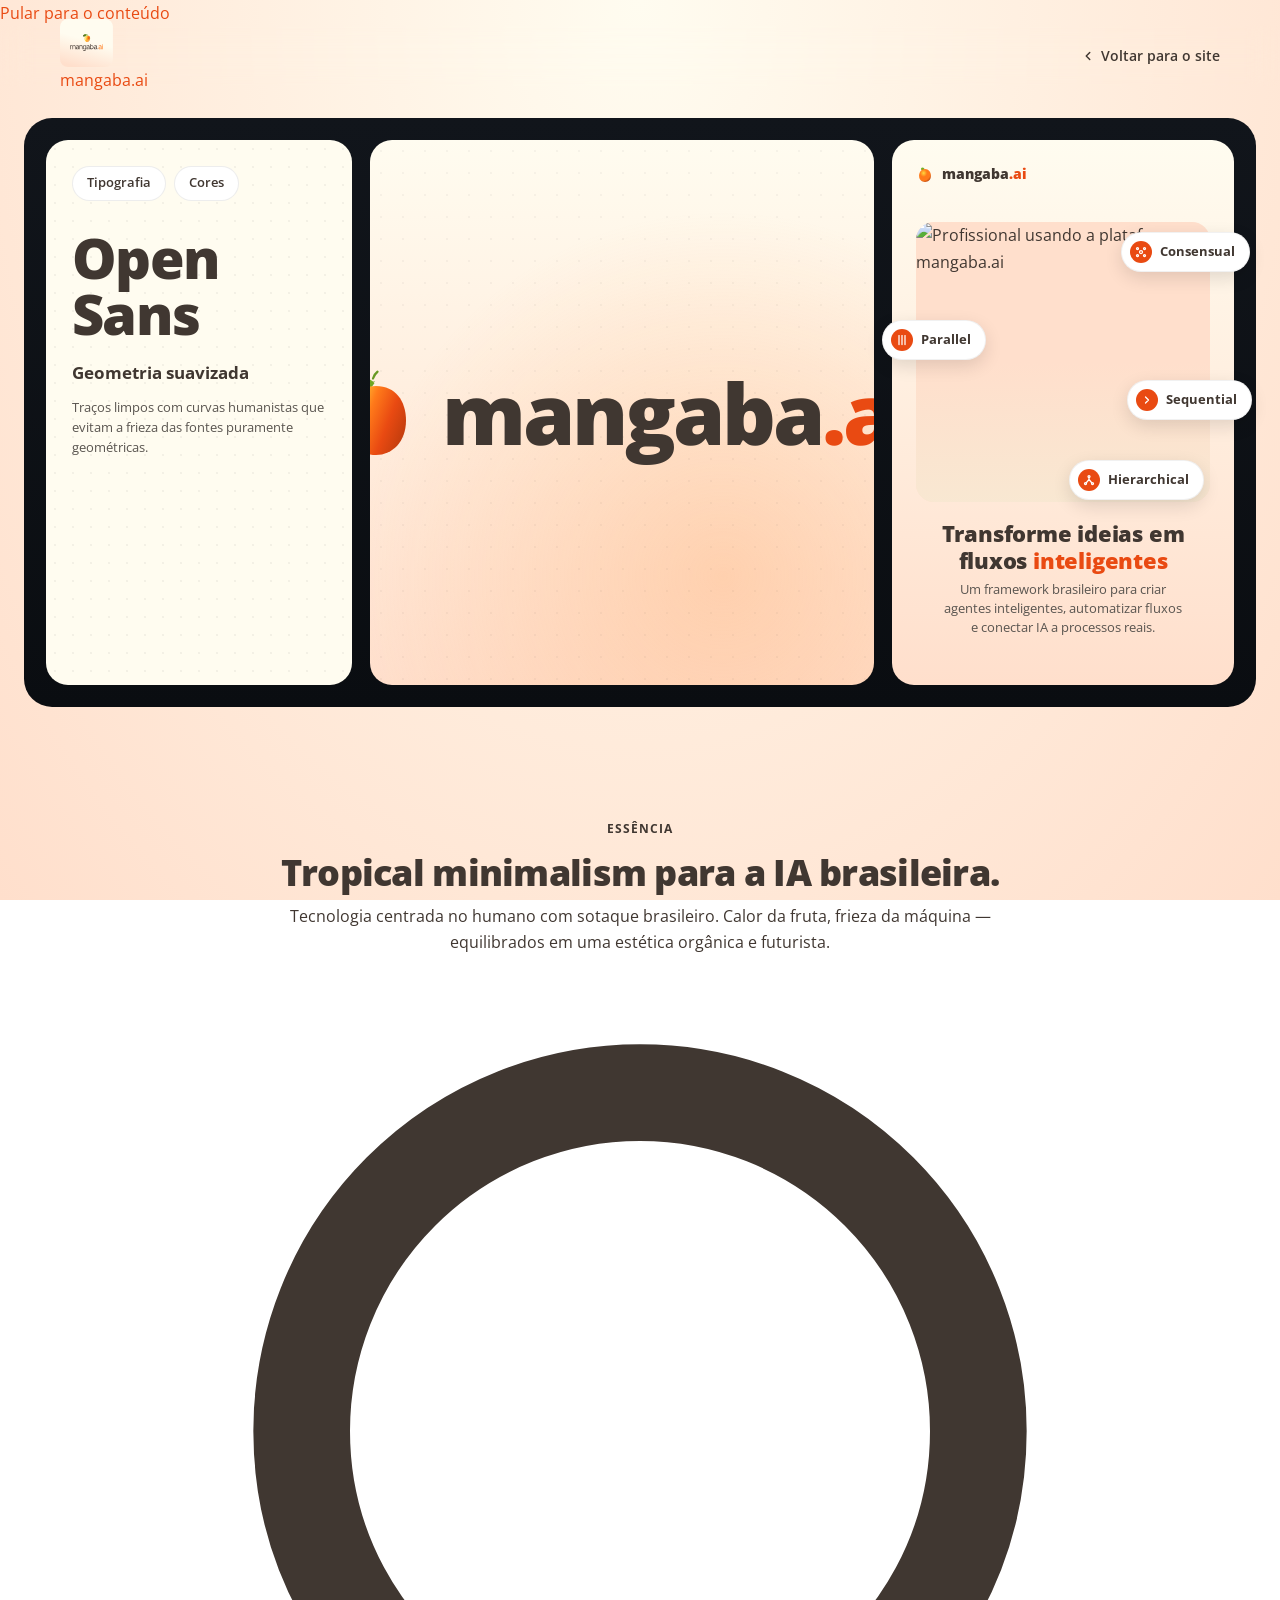
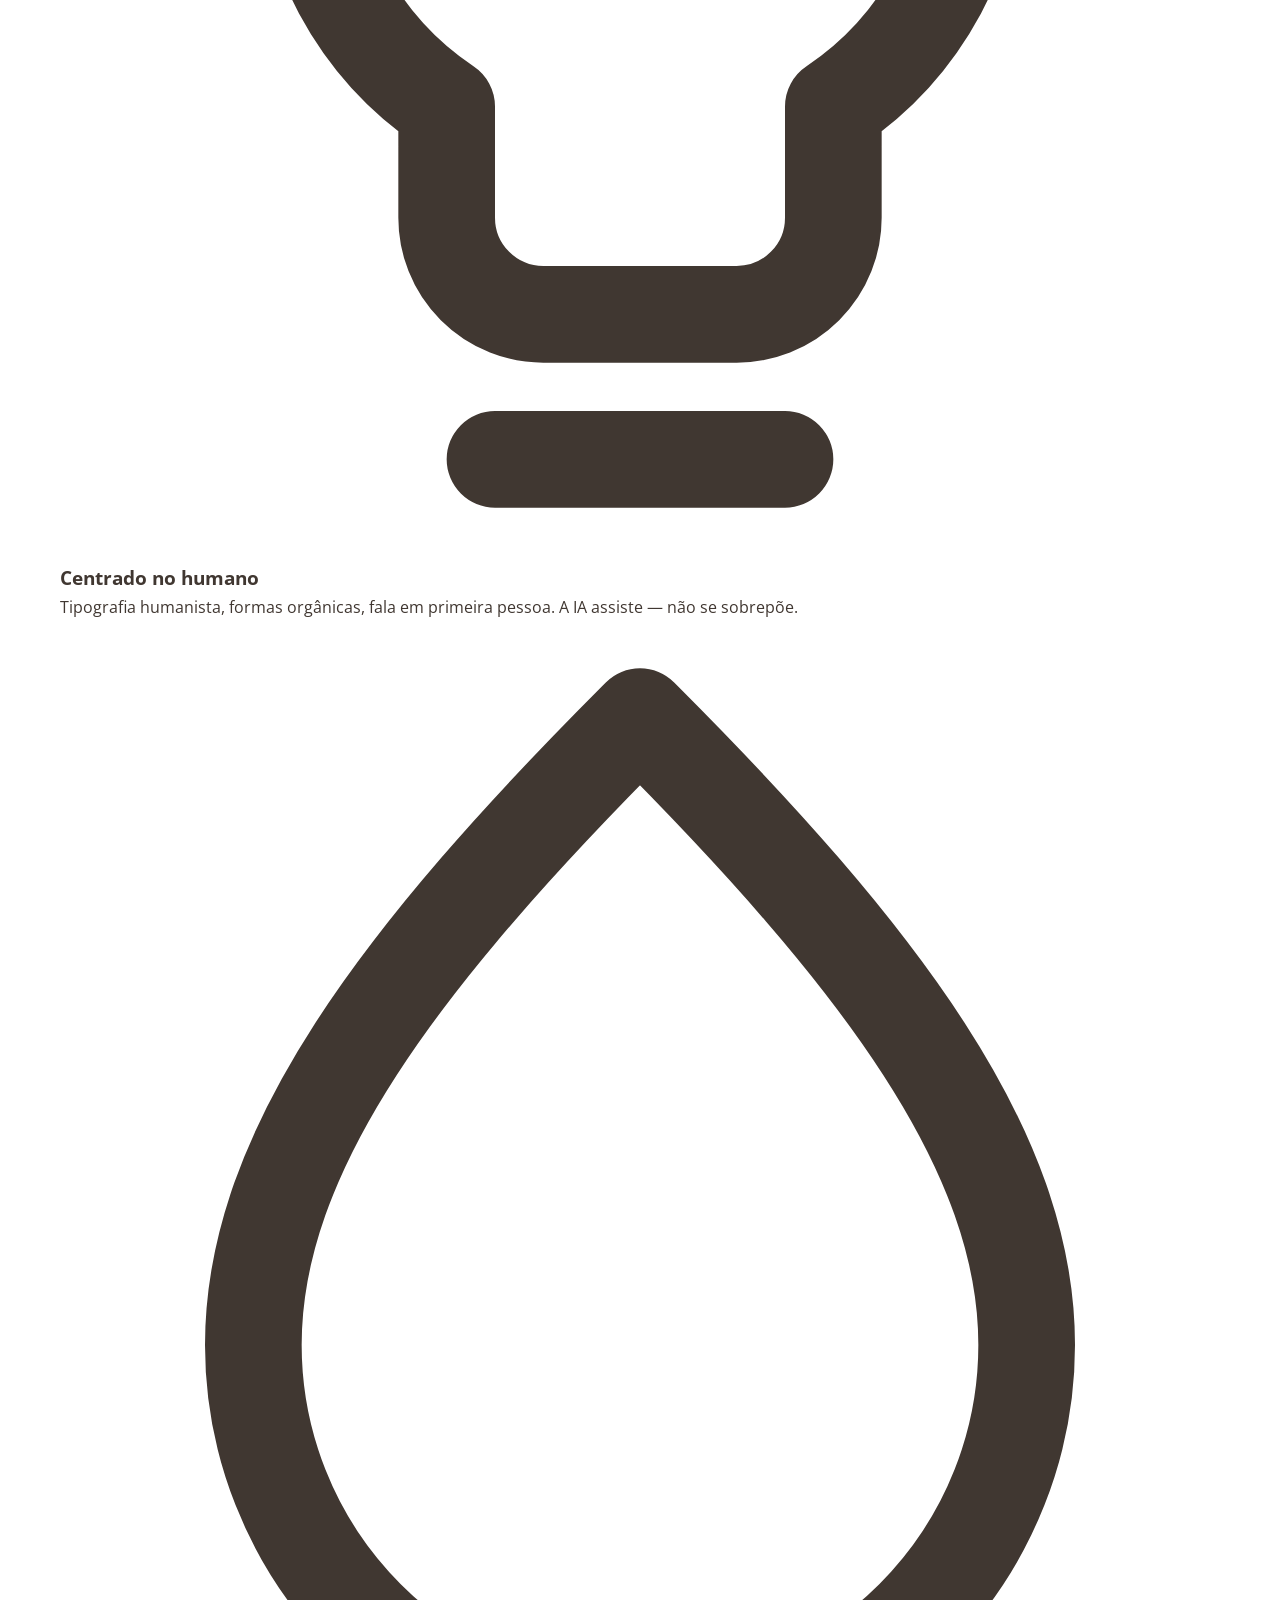
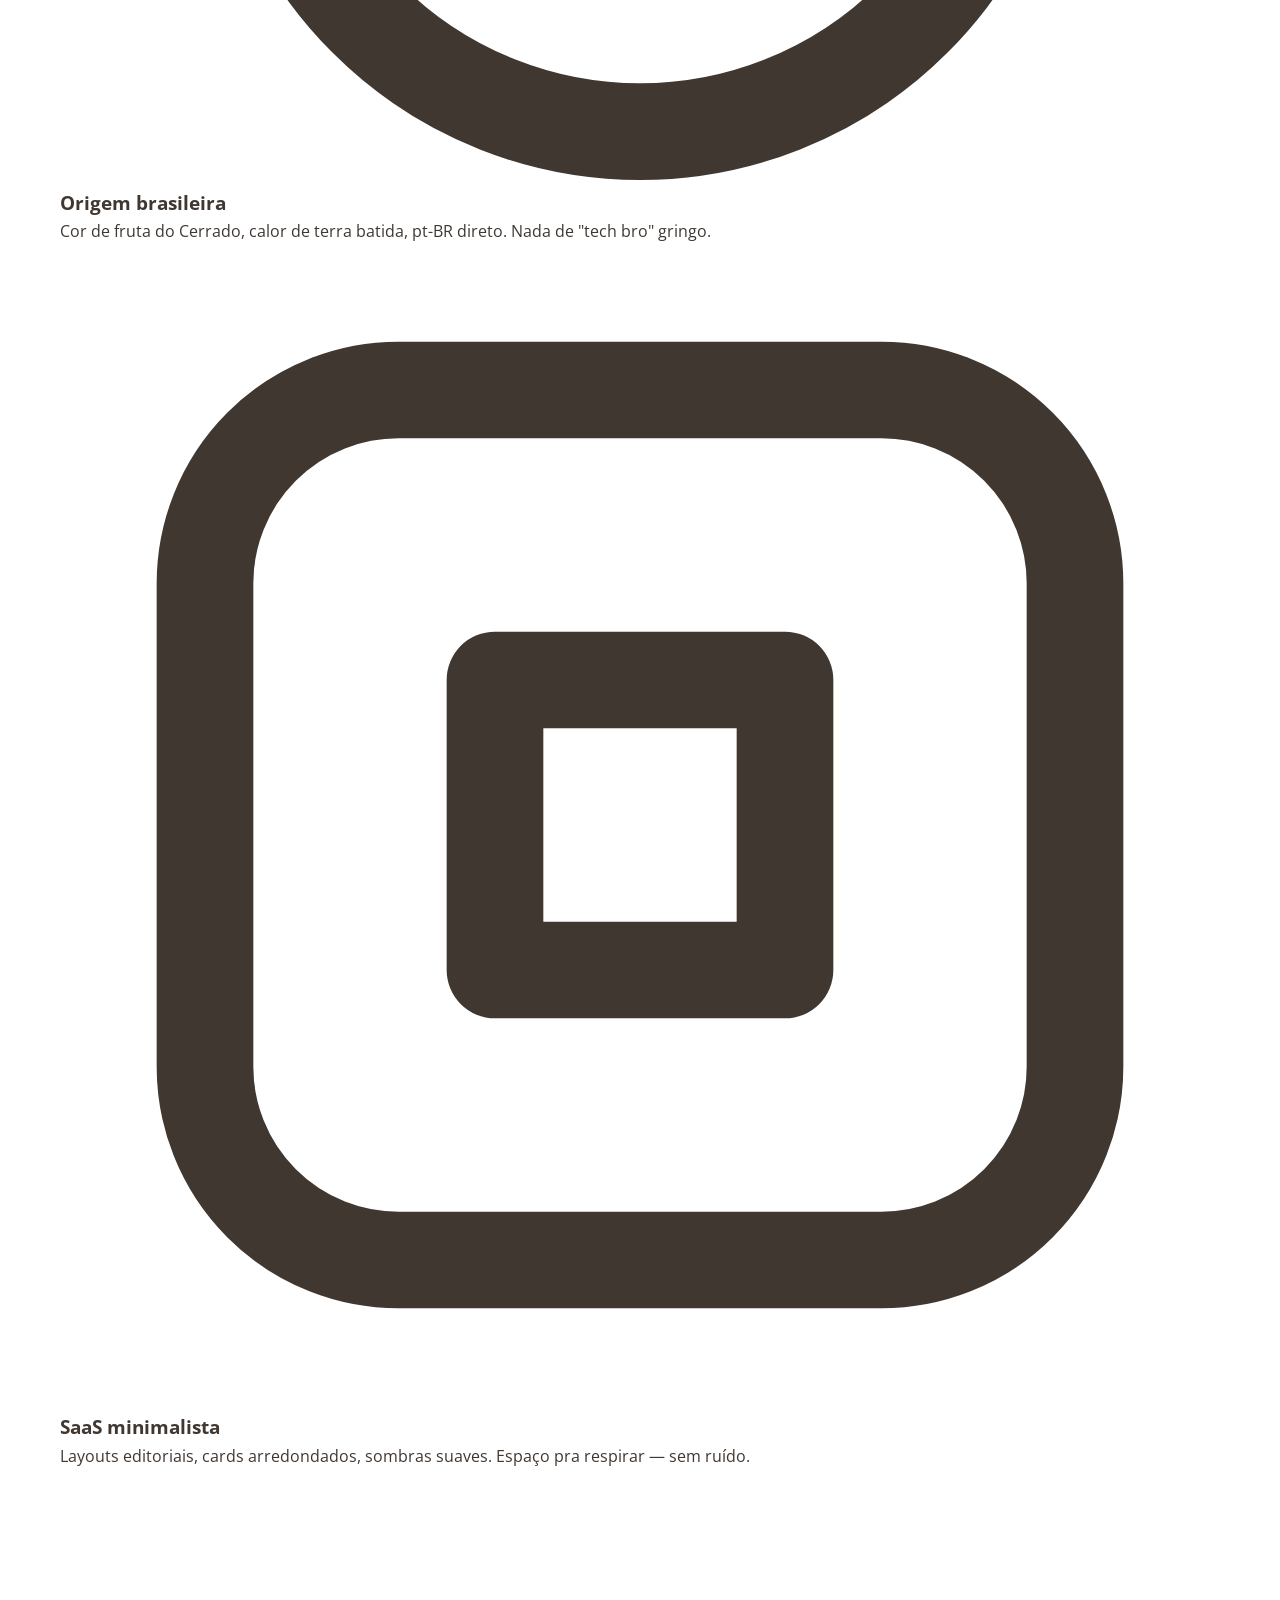
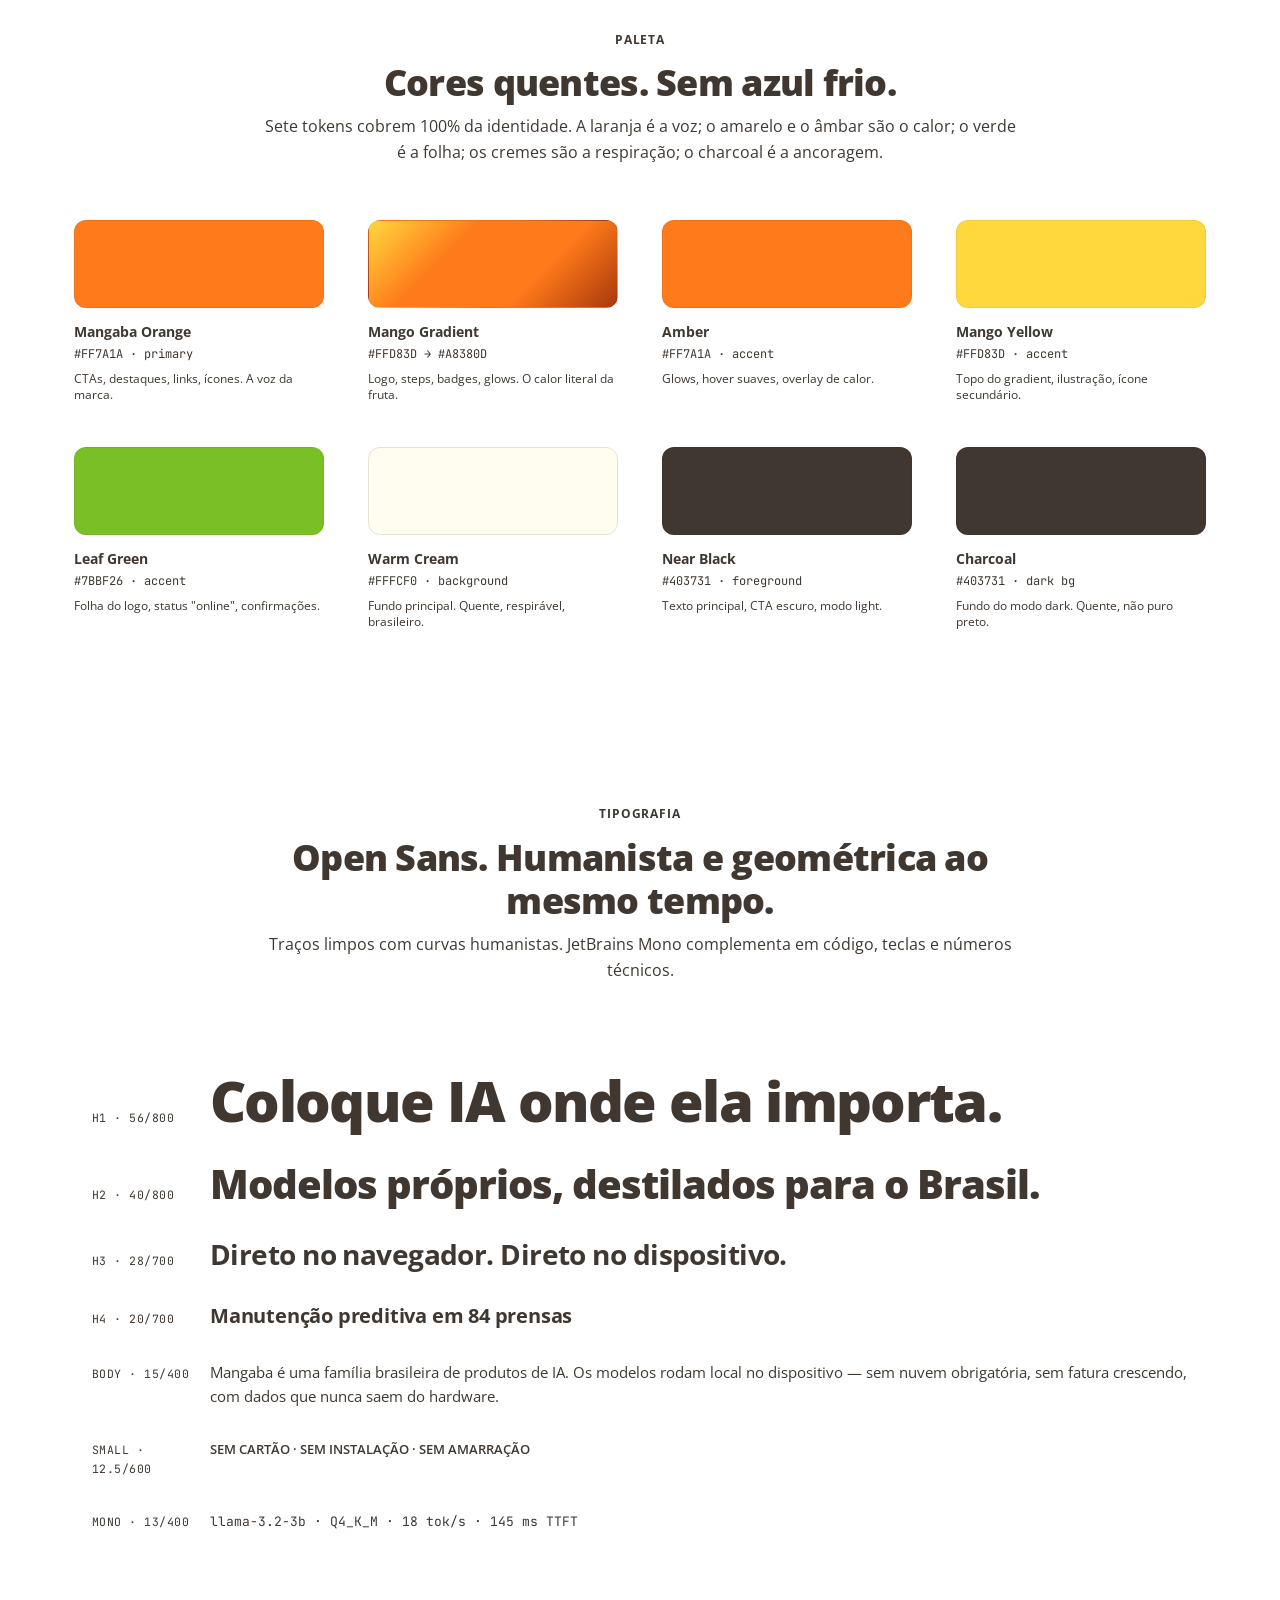
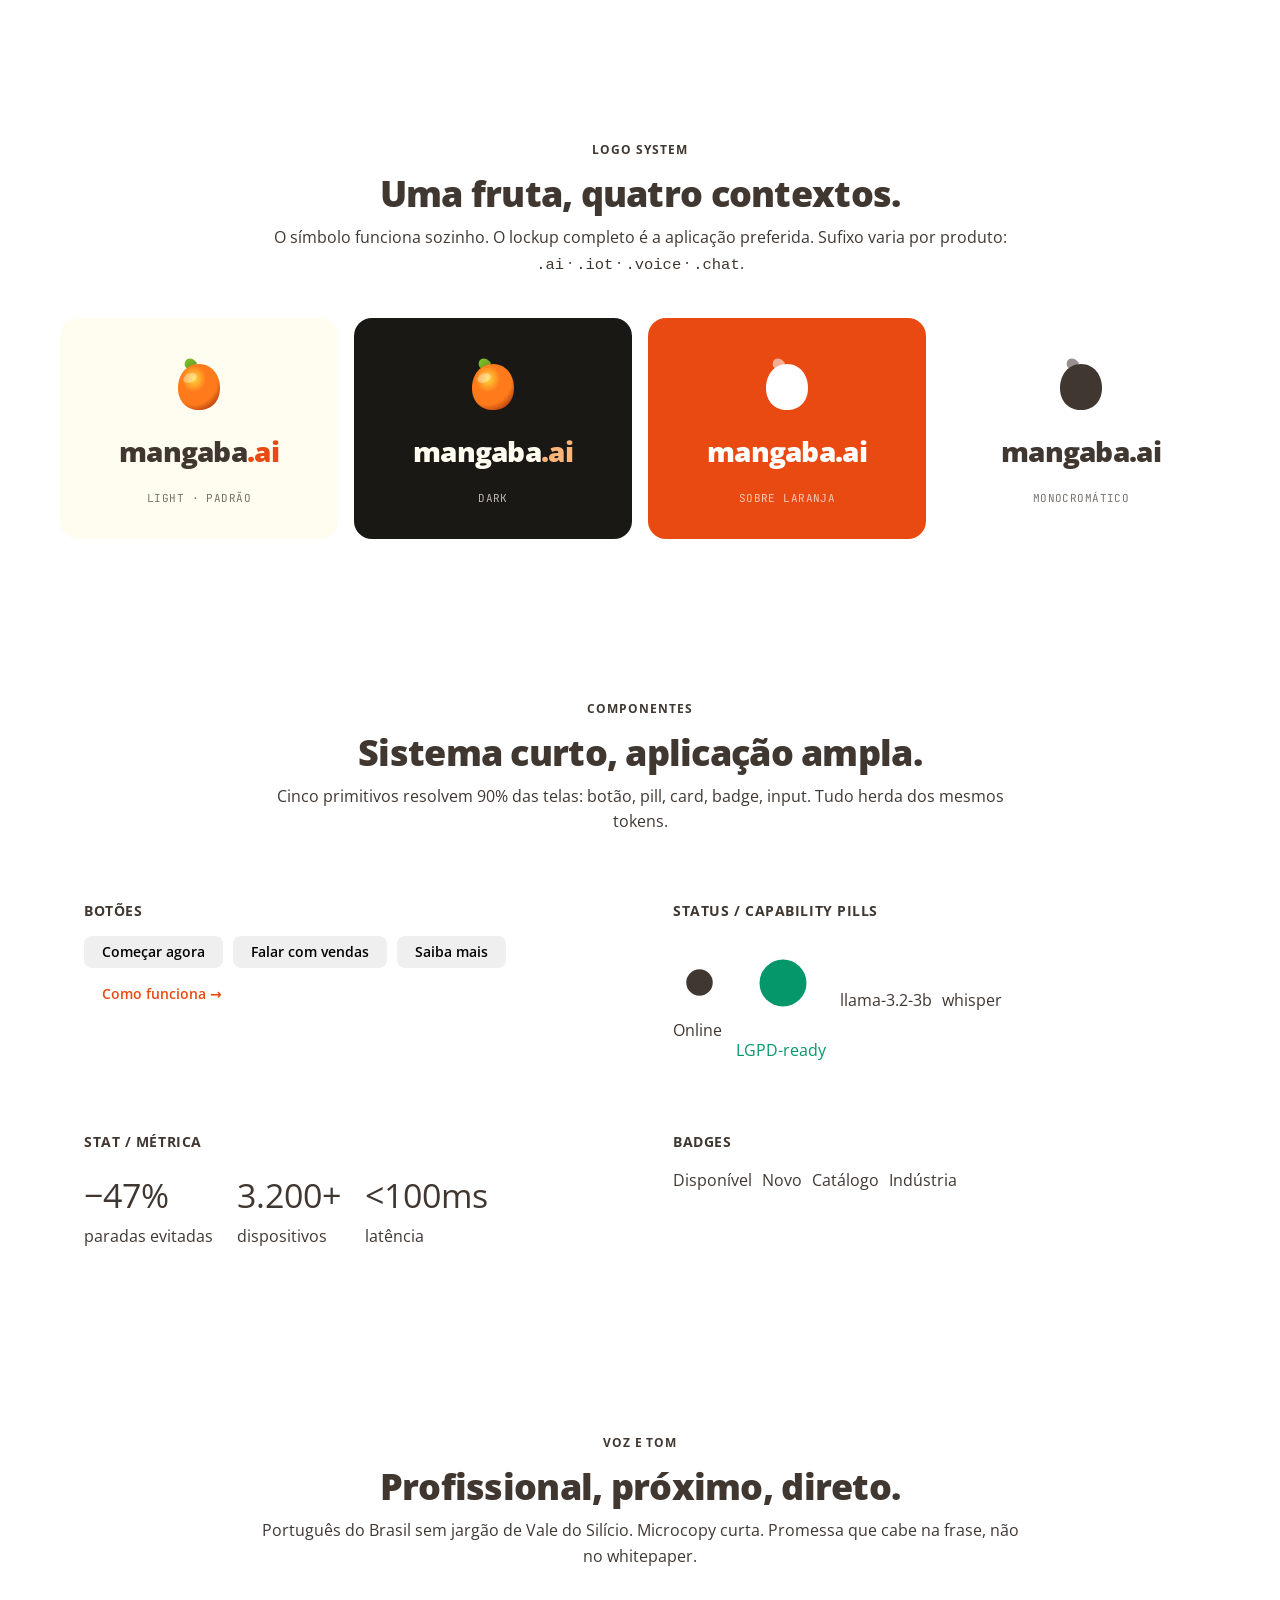
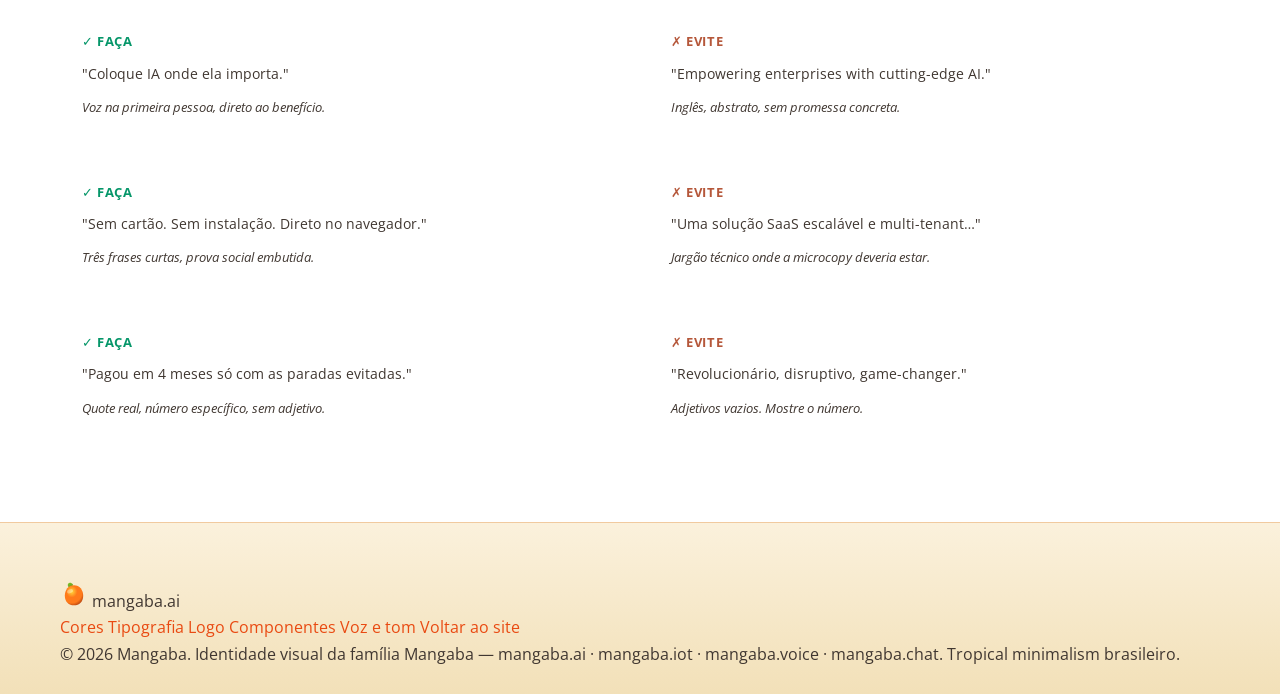
==== commit 2642170f: "Aplica identidade visual oficial Mangaba (logo + paleta #E94A12)" ====
--- a/brand.html
+++ b/brand.html
@@ -3,8 +3,8 @@
 <head>
   <meta charset="utf-8" />
   <meta name="viewport" content="width=device-width, initial-scale=1, viewport-fit=cover" />
-  <meta name="theme-color" content="#FAF6EC" media="(prefers-color-scheme: light)" />
-  <meta name="theme-color" content="#221F1D" media="(prefers-color-scheme: dark)" />
+  <meta name="theme-color" content="#FFFCF0" media="(prefers-color-scheme: light)" />
+  <meta name="theme-color" content="#403731" media="(prefers-color-scheme: dark)" />
   <meta name="description" content="mangaba.ai — identidade visual. Sistema de design da família Mangaba: paleta warm-cream, terracota brasileira, tipografia Open Sans e tropical minimalism." />
   <title>mangaba.ai · identidade visual</title>
 
@@ -33,23 +33,7 @@
   <header class="brand-nav">
     <div class="container brand-nav__inner">
       <a class="brand" href="index.html" aria-label="mangaba.iot — início">
-        <svg class="brand__logo" width="32" height="32" viewBox="0 0 64 64" aria-hidden="true">
-          <defs>
-            <radialGradient id="bnMango" cx="38%" cy="32%" r="78%">
-              <stop offset="0%" stop-color="#FFE38A"/>
-              <stop offset="38%" stop-color="#F8B765"/>
-              <stop offset="72%" stop-color="#E08846"/>
-              <stop offset="100%" stop-color="#9E4A1F"/>
-            </radialGradient>
-            <linearGradient id="bnLeaf" x1="20%" y1="10%" x2="90%" y2="90%">
-              <stop offset="0%" stop-color="#7DA84A"/>
-              <stop offset="100%" stop-color="#3F6720"/>
-            </linearGradient>
-          </defs>
-          <path d="M 30 13 C 24 5, 16 9, 18 16 C 20 21, 28 19, 30 13 Z" fill="url(#bnLeaf)"/>
-          <path d="M 32 14 C 19 14, 11 25, 11 38 C 11 52, 20 60, 32 60 C 44 60, 53 52, 53 38 C 53 25, 45 14, 32 14 Z" fill="url(#bnMango)"/>
-          <ellipse cx="23" cy="28" rx="7" ry="4.5" fill="#FFFFFF" opacity="0.35" transform="rotate(-22 23 28)"/>
-        </svg>
+        <img src="brand-logo.svg" alt="" class="brand__logo" style="height:48px;width:auto;display:block;border-radius:8px" aria-hidden="true">
         <span class="brand__wordmark">
           <span class="brand__name">mangaba</span><span class="brand__dot">.</span><span class="brand__suffix">ai</span>
         </span>
@@ -93,23 +77,23 @@
               <svg viewBox="0 0 64 64" aria-hidden="true">
                 <defs>
                   <linearGradient id="bigFruit" x1="5%" y1="30%" x2="95%" y2="70%">
-                    <stop offset="0%" stop-color="#F6CE52"/>
-                    <stop offset="35%" stop-color="#F4A234"/>
-                    <stop offset="70%" stop-color="#EF7A1E"/>
-                    <stop offset="100%" stop-color="#D85F12"/>
+                    <stop offset="0%" stop-color="#FFD83D"/>
+                    <stop offset="35%" stop-color="#FF7A1A"/>
+                    <stop offset="70%" stop-color="#E94A12"/>
+                    <stop offset="100%" stop-color="#C53E0E"/>
                   </linearGradient>
                   <radialGradient id="bigShine" cx="28%" cy="28%" r="32%">
                     <stop offset="0%" stop-color="#FFFFFF" stop-opacity="0.55"/>
                     <stop offset="100%" stop-color="#FFFFFF" stop-opacity="0"/>
                   </radialGradient>
                   <linearGradient id="bigLeaf" x1="25%" y1="10%" x2="85%" y2="95%">
-                    <stop offset="0%" stop-color="#76B945"/>
-                    <stop offset="100%" stop-color="#3D6D24"/>
+                    <stop offset="0%" stop-color="#7BBF26"/>
+                    <stop offset="100%" stop-color="#689924"/>
                   </linearGradient>
                 </defs>
-                <path d="M 30 9 Q 31 6, 33 4.5" stroke="#5A6E32" stroke-width="1.5" fill="none" stroke-linecap="round"/>
+                <path d="M 30 9 Q 31 6, 33 4.5" stroke="#689924" stroke-width="1.5" fill="none" stroke-linecap="round"/>
                 <path d="M 31 12 C 24 5, 16 8, 17 15 C 18 20, 27 19, 31 12 Z" fill="url(#bigLeaf)"/>
-                <path d="M 18 14 Q 25 13, 31 11" stroke="#2F5A1A" stroke-width="0.6" fill="none" stroke-linecap="round" opacity="0.55"/>
+                <path d="M 18 14 Q 25 13, 31 11" stroke="#689924" stroke-width="0.6" fill="none" stroke-linecap="round" opacity="0.55"/>
                 <path d="M 32 14 C 19 14, 12 24, 12 37 C 12 51, 21 60, 32 60 C 43 60, 52 51, 52 37 C 52 24, 45 14, 32 14 Z" fill="url(#bigFruit)"/>
                 <ellipse cx="22" cy="26" rx="9" ry="5" fill="url(#bigShine)" transform="rotate(-25 22 26)"/>
               </svg>
@@ -123,14 +107,14 @@
               <svg width="18" height="18" viewBox="0 0 64 64" aria-hidden="true">
                 <defs>
                   <radialGradient id="miniMango" cx="38%" cy="32%" r="78%">
-                    <stop offset="0%" stop-color="#FFE38A"/>
-                    <stop offset="38%" stop-color="#F8B765"/>
-                    <stop offset="72%" stop-color="#E08846"/>
-                    <stop offset="100%" stop-color="#9E4A1F"/>
+                    <stop offset="0%" stop-color="#FFD83D"/>
+                    <stop offset="38%" stop-color="#FF7A1A"/>
+                    <stop offset="72%" stop-color="#FF7A1A"/>
+                    <stop offset="100%" stop-color="#A8380D"/>
                   </radialGradient>
                   <linearGradient id="miniLeaf" x1="20%" y1="10%" x2="90%" y2="90%">
-                    <stop offset="0%" stop-color="#7DA84A"/>
-                    <stop offset="100%" stop-color="#3F6720"/>
+                    <stop offset="0%" stop-color="#7BBF26"/>
+                    <stop offset="100%" stop-color="#689924"/>
                   </linearGradient>
                 </defs>
                 <path d="M 30 13 C 24 5, 16 9, 18 16 C 20 21, 28 19, 30 13 Z" fill="url(#miniLeaf)"/>
@@ -229,51 +213,51 @@
 
         <div class="swatches">
           <div class="swatch">
-            <div class="swatch__chip" style="background:#D97757"></div>
+            <div class="swatch__chip" style="background:#FF7A1A"></div>
             <div class="swatch__name">Mangaba Orange</div>
-            <div class="swatch__hex">#D97757 · primary</div>
+            <div class="swatch__hex">#FF7A1A · primary</div>
             <p class="swatch__use">CTAs, destaques, links, ícones. A voz da marca.</p>
           </div>
           <div class="swatch">
-            <div class="swatch__chip" style="background:linear-gradient(135deg,#FFE38A,#F8B765,#E08846,#9E4A1F)"></div>
+            <div class="swatch__chip" style="background:linear-gradient(135deg,#FFD83D,#FF7A1A,#FF7A1A,#A8380D)"></div>
             <div class="swatch__name">Mango Gradient</div>
-            <div class="swatch__hex">#FFE38A → #9E4A1F</div>
+            <div class="swatch__hex">#FFD83D → #A8380D</div>
             <p class="swatch__use">Logo, steps, badges, glows. O calor literal da fruta.</p>
           </div>
           <div class="swatch">
-            <div class="swatch__chip" style="background:#F5A55A"></div>
+            <div class="swatch__chip" style="background:#FF7A1A"></div>
             <div class="swatch__name">Amber</div>
-            <div class="swatch__hex">#F5A55A · accent</div>
+            <div class="swatch__hex">#FF7A1A · accent</div>
             <p class="swatch__use">Glows, hover suaves, overlay de calor.</p>
           </div>
           <div class="swatch">
-            <div class="swatch__chip" style="background:#FFD66B"></div>
+            <div class="swatch__chip" style="background:#FFD83D"></div>
             <div class="swatch__name">Mango Yellow</div>
-            <div class="swatch__hex">#FFD66B · accent</div>
+            <div class="swatch__hex">#FFD83D · accent</div>
             <p class="swatch__use">Topo do gradient, ilustração, ícone secundário.</p>
           </div>
           <div class="swatch">
-            <div class="swatch__chip" style="background:#7DA84A"></div>
+            <div class="swatch__chip" style="background:#7BBF26"></div>
             <div class="swatch__name">Leaf Green</div>
-            <div class="swatch__hex">#7DA84A · accent</div>
+            <div class="swatch__hex">#7BBF26 · accent</div>
             <p class="swatch__use">Folha do logo, status "online", confirmações.</p>
           </div>
           <div class="swatch">
-            <div class="swatch__chip" style="background:#FAF6EC;border-color:#E8E2D5"></div>
+            <div class="swatch__chip" style="background:#FFFCF0;border-color:#E8E2D5"></div>
             <div class="swatch__name">Warm Cream</div>
-            <div class="swatch__hex">#FAF6EC · background</div>
+            <div class="swatch__hex">#FFFCF0 · background</div>
             <p class="swatch__use">Fundo principal. Quente, respirável, brasileiro.</p>
           </div>
           <div class="swatch">
-            <div class="swatch__chip" style="background:#1F1E1D"></div>
+            <div class="swatch__chip" style="background:#403731"></div>
             <div class="swatch__name">Near Black</div>
-            <div class="swatch__hex">#1F1E1D · foreground</div>
+            <div class="swatch__hex">#403731 · foreground</div>
             <p class="swatch__use">Texto principal, CTA escuro, modo light.</p>
           </div>
           <div class="swatch">
-            <div class="swatch__chip" style="background:#221F1D"></div>
+            <div class="swatch__chip" style="background:#403731"></div>
             <div class="swatch__name">Charcoal</div>
-            <div class="swatch__hex">#221F1D · dark bg</div>
+            <div class="swatch__hex">#403731 · dark bg</div>
             <p class="swatch__use">Fundo do modo dark. Quente, não puro preto.</p>
           </div>
         </div>
@@ -340,14 +324,14 @@
             <svg width="64" height="64" viewBox="0 0 64 64" aria-hidden="true">
               <defs>
                 <radialGradient id="lt1Mango" cx="38%" cy="32%" r="78%">
-                  <stop offset="0%" stop-color="#FFE38A"/>
-                  <stop offset="38%" stop-color="#F8B765"/>
-                  <stop offset="72%" stop-color="#E08846"/>
-                  <stop offset="100%" stop-color="#9E4A1F"/>
+                  <stop offset="0%" stop-color="#FFD83D"/>
+                  <stop offset="38%" stop-color="#FF7A1A"/>
+                  <stop offset="72%" stop-color="#FF7A1A"/>
+                  <stop offset="100%" stop-color="#A8380D"/>
                 </radialGradient>
                 <linearGradient id="lt1Leaf" x1="20%" y1="10%" x2="90%" y2="90%">
-                  <stop offset="0%" stop-color="#7DA84A"/>
-                  <stop offset="100%" stop-color="#3F6720"/>
+                  <stop offset="0%" stop-color="#7BBF26"/>
+                  <stop offset="100%" stop-color="#689924"/>
                 </linearGradient>
               </defs>
               <path d="M 30 13 C 24 5, 16 9, 18 16 C 20 21, 28 19, 30 13 Z" fill="url(#lt1Leaf)"/>
@@ -362,14 +346,14 @@
             <svg width="64" height="64" viewBox="0 0 64 64" aria-hidden="true">
               <defs>
                 <radialGradient id="lt2Mango" cx="38%" cy="32%" r="78%">
-                  <stop offset="0%" stop-color="#FFE38A"/>
-                  <stop offset="38%" stop-color="#F8B765"/>
-                  <stop offset="72%" stop-color="#E08846"/>
-                  <stop offset="100%" stop-color="#9E4A1F"/>
+                  <stop offset="0%" stop-color="#FFD83D"/>
+                  <stop offset="38%" stop-color="#FF7A1A"/>
+                  <stop offset="72%" stop-color="#FF7A1A"/>
+                  <stop offset="100%" stop-color="#A8380D"/>
                 </radialGradient>
                 <linearGradient id="lt2Leaf" x1="20%" y1="10%" x2="90%" y2="90%">
-                  <stop offset="0%" stop-color="#7DA84A"/>
-                  <stop offset="100%" stop-color="#3F6720"/>
+                  <stop offset="0%" stop-color="#7BBF26"/>
+                  <stop offset="100%" stop-color="#689924"/>
                 </linearGradient>
               </defs>
               <path d="M 30 13 C 24 5, 16 9, 18 16 C 20 21, 28 19, 30 13 Z" fill="url(#lt2Leaf)"/>
@@ -526,14 +510,14 @@
           <svg width="28" height="28" viewBox="0 0 64 64" aria-hidden="true">
             <defs>
               <radialGradient id="ftBrMango" cx="38%" cy="32%" r="78%">
-                <stop offset="0%" stop-color="#FFE38A"/>
-                <stop offset="38%" stop-color="#F8B765"/>
-                <stop offset="72%" stop-color="#E08846"/>
-                <stop offset="100%" stop-color="#9E4A1F"/>
+                <stop offset="0%" stop-color="#FFD83D"/>
+                <stop offset="38%" stop-color="#FF7A1A"/>
+                <stop offset="72%" stop-color="#FF7A1A"/>
+                <stop offset="100%" stop-color="#A8380D"/>
               </radialGradient>
               <linearGradient id="ftBrLeaf" x1="20%" y1="10%" x2="90%" y2="90%">
-                <stop offset="0%" stop-color="#7DA84A"/>
-                <stop offset="100%" stop-color="#3F6720"/>
+                <stop offset="0%" stop-color="#7BBF26"/>
+                <stop offset="100%" stop-color="#689924"/>
               </linearGradient>
             </defs>
             <path d="M 30 13 C 24 5, 16 9, 18 16 C 20 21, 28 19, 30 13 Z" fill="url(#ftBrLeaf)"/>
--- a/styles.css
+++ b/styles.css
@@ -6,31 +6,31 @@
 /* ── CSS TOKENS ── calibrado pixel-a-pixel com a referência mangaba.ai */
 :root {
   /* Backgrounds creme quente */
-  --background:         #F7F2E6;   /* off-white quente da arte */
-  --background-warm:    #F4E8C8;
-  --background-subtle:  #FBF4E2;
+  --background:         #FFFCF0;   /* off-white quente da arte */
+  --background-warm:    #FFDFCC;
+  --background-subtle:  #FFFCF0;
   --background-card:    #FFFFFF;
 
   /* Tipografia warm dark, não preto puro */
-  --foreground:         #2C2825;
+  --foreground:         #403731;
   --foreground-muted:   #6B6560;
   --foreground-faint:   #9E9894;
 
   /* Laranja vivo da mangaba (lado direito da fruta) */
-  --primary:            #EF7A1E;
-  --primary-hover:      #D85F0C;
+  --primary:            #E94A12;
+  --primary-hover:      #C53E0E;
   --primary-fg:         #FFFFFF;
-  --primary-subtle:     #FCEBD5;
+  --primary-subtle:     #FFE5D6;
 
   /* Acentos secundários */
-  --mango-yellow:       #F6CE52;   /* lado esquerdo da fruta */
-  --mango-amber:        #F4A234;   /* transição */
-  --leaf-green:         #6DAE43;   /* folha clara */
-  --leaf-dark:          #3D6D24;   /* folha sombra */
-  --stem-olive:         #5A6E32;   /* cabinho */
-
-  --border:             rgba(239,122,30,0.16);
-  --border-subtle:      rgba(239,122,30,0.08);
+  --mango-yellow:       #FFD83D;   /* lado esquerdo da fruta */
+  --mango-amber:        #FF7A1A;   /* transição */
+  --leaf-green:         #7BBF26;   /* folha clara */
+  --leaf-dark:          #689924;   /* folha sombra */
+  --stem-olive:         #689924;   /* cabinho */
+
+  --border:             rgba(233,74,18,0.16);
+  --border-subtle:      rgba(233,74,18,0.08);
 
   --dark-bg:            #1A1410;
   --dark-surface:       hsl(20,8%,15%);
@@ -39,10 +39,10 @@
   --radius:    8px;
   --radius-lg: 12px;
   --radius-xl: 20px;
-  --shadow-sm: 0 2px 8px rgba(200,100,20,0.07);
-  --shadow:    0 6px 24px rgba(200,100,20,0.10);
-  --shadow-lg: 0 16px 48px rgba(200,100,20,0.12);
-  --shadow-orange: 0 4px 20px rgba(239,122,30,0.25);
+  --shadow-sm: 0 2px 8px rgba(233,74,18,0.07);
+  --shadow:    0 6px 24px rgba(233,74,18,0.10);
+  --shadow-lg: 0 16px 48px rgba(233,74,18,0.12);
+  --shadow-orange: 0 4px 20px rgba(233,74,18,0.25);
   --transition: 0.18s ease;
 
   --font:      'Open Sans', ui-sans-serif, system-ui, sans-serif;
@@ -57,9 +57,9 @@
   --foreground:         hsl(48,38%,95%);
   --foreground-muted:   hsl(30,8%,62%);
   --foreground-faint:   hsl(30,6%,45%);
-  --border:             rgba(239,122,30,0.2);
+  --border:             rgba(233,74,18,0.2);
   --border-subtle:      hsl(20,5%,18%);
-  --primary-subtle:     rgba(239,122,30,0.15);
+  --primary-subtle:     rgba(233,74,18,0.15);
 }
 html.dark .navbar {
   background: rgba(28,25,23,0.92);
@@ -70,11 +70,11 @@
 }
 html.dark .stats-bar {
   background: hsl(20,8%,17%);
-  border-color: rgba(239,122,30,0.15);
+  border-color: rgba(233,74,18,0.15);
 }
 html.dark .footer {
   background: hsl(20,8%,17%);
-  border-color: rgba(239,122,30,0.15);
+  border-color: rgba(233,74,18,0.15);
 }
 html.dark .footer-bottom {
   border-color: hsl(20,6%,22%);
@@ -104,7 +104,7 @@
 html { scroll-behavior: smooth; }
 body {
   font-family: var(--font);
-  background: radial-gradient(ellipse at 50% 0%, #FBF6E8 0%, #F2E5C5 100%);
+  background: radial-gradient(ellipse at 50% 0%, #FFFCF0 0%, #FFDFCC 100%);
   background-attachment: fixed;
   color: var(--foreground);
   line-height: 1.65;
@@ -134,9 +134,9 @@
 /* ── NAVBAR ── */
 .navbar {
   position: sticky; top: 0; z-index: 1000;
-  background: rgba(251,246,232,0.92);
+  background: rgba(255,252,240,0.92);
   backdrop-filter: blur(20px); -webkit-backdrop-filter: blur(20px);
-  border-bottom: 1px solid rgba(239,122,30,0.12);
+  border-bottom: 1px solid rgba(233,74,18,0.12);
   padding: 0 32px; height: 64px;
   display: flex; align-items: center; justify-content: space-between;
 }
@@ -178,27 +178,27 @@
 }
 /* Primary CTA: orange brand color */
 .btn-primary {
-  background: #EF7A1E; color: #FFFFFF;
-  box-shadow: 0 4px 16px rgba(239,122,30,0.3);
+  background: #E94A12; color: #FFFFFF;
+  box-shadow: 0 4px 16px rgba(233,74,18,0.3);
 }
 .btn-primary:hover {
-  background: #D85F0C; color: #FFFFFF;
-  transform: translateY(-2px); box-shadow: 0 8px 24px rgba(239,122,30,0.4);
+  background: #C53E0E; color: #FFFFFF;
+  transform: translateY(-2px); box-shadow: 0 8px 24px rgba(233,74,18,0.4);
 }
 html.dark .btn-primary {
-  background: #EF7A1E; color: #FFFFFF;
+  background: #E94A12; color: #FFFFFF;
 }
 html.dark .btn-primary:hover {
-  background: #D85F0C;
+  background: #C53E0E;
 }
 /* Accent button: coral */
 .btn-accent {
   background: var(--primary); color: var(--primary-fg);
-  box-shadow: 0 1px 2px rgba(239,122,30,0.2);
+  box-shadow: 0 1px 2px rgba(233,74,18,0.2);
 }
 .btn-accent:hover {
   background: var(--primary-hover); color: var(--primary-fg);
-  transform: translateY(-1px); box-shadow: 0 4px 12px rgba(239,122,30,0.3);
+  transform: translateY(-1px); box-shadow: 0 4px 12px rgba(233,74,18,0.3);
 }
 .btn-secondary {
   background: var(--background-card); color: var(--foreground);
@@ -244,7 +244,7 @@
 }
 .hero-eyebrow {
   display: inline-flex; align-items: center; gap: 8px;
-  background: var(--primary-subtle); border: 1px solid rgba(239,122,30,0.2);
+  background: var(--primary-subtle); border: 1px solid rgba(233,74,18,0.2);
   color: var(--primary-hover); padding: 5px 14px; border-radius: 20px;
   font-size: 0.78rem; font-weight: 600; margin-bottom: 32px;
   letter-spacing: 0.04em; text-transform: uppercase;
@@ -277,10 +277,10 @@
   display: flex; align-items: center; gap: 6px;
   font-size: 0.8rem; color: #1C1A18; font-weight: 600;
   background: rgba(255,255,255,0.9);
-  border: 1px solid rgba(239,122,30,0.15);
+  border: 1px solid rgba(233,74,18,0.15);
   border-radius: 50px;
   padding: 6px 16px;
-  box-shadow: 0 2px 12px rgba(200,100,20,0.08);
+  box-shadow: 0 2px 12px rgba(233,74,18,0.08);
   backdrop-filter: blur(4px);
 }
 .hero-proof-item::before {
@@ -361,7 +361,7 @@
 
 /* ── STATS BAR ── */
 .stats-bar {
-  border-top: 1px solid rgba(239,122,30,0.15); border-bottom: 1px solid rgba(239,122,30,0.15);
+  border-top: 1px solid rgba(233,74,18,0.15); border-bottom: 1px solid rgba(233,74,18,0.15);
   background: linear-gradient(135deg, #FBF1DC 0%, #F4DDB0 100%); padding: 40px 24px;
 }
 .stats-grid {
@@ -377,13 +377,13 @@
 /* ── SECTIONS ── */
 .section { padding: 96px 24px; }
 .section-alt {
-  background: linear-gradient(135deg, #FBF4E2 0%, #F5E8C8 100%);
-  border-top: 1px solid rgba(239,122,30,0.1);
-  border-bottom: 1px solid rgba(239,122,30,0.1);
+  background: linear-gradient(135deg, #FFFCF0 0%, #F5E8C8 100%);
+  border-top: 1px solid rgba(233,74,18,0.1);
+  border-bottom: 1px solid rgba(233,74,18,0.1);
 }
 html.dark .section-alt {
   background: hsl(20,8%,17%);
-  border-color: rgba(239,122,30,0.12);
+  border-color: rgba(233,74,18,0.12);
 }
 /* Explicit dark-mode card backgrounds (bypasses transition: all CSS var issue) */
 html.dark .feature-card,
@@ -428,15 +428,15 @@
   background: hsl(20,9%,7%);
   background-image: radial-gradient(circle, rgba(255,200,80,0.06) 1.5px, transparent 1.5px);
   background-size: 14px 14px;
-  border-top: 1px solid rgba(239,122,30,0.12);
-  border-bottom: 1px solid rgba(239,122,30,0.12);
+  border-top: 1px solid rgba(233,74,18,0.12);
+  border-bottom: 1px solid rgba(233,74,18,0.12);
 }
 .container { max-width: 1160px; margin: 0 auto; }
 .section-header { text-align: center; margin-bottom: 56px; }
 .section-label {
-  color: #EF7A1E;
+  color: #E94A12;
   background: #FFF0E0;
-  border: 1px solid rgba(239,122,30,0.2);
+  border: 1px solid rgba(233,74,18,0.2);
   border-radius: 50px;
   padding: 4px 14px;
   font-size: 0.72rem;
@@ -461,14 +461,14 @@
 /* ── FEATURES ── */
 .features-grid { display: grid; grid-template-columns: repeat(3, 1fr); gap: 16px; }
 .feature-card {
-  background: #FFFFFF; border: 1px solid rgba(239,122,30,0.12);
+  background: #FFFFFF; border: 1px solid rgba(233,74,18,0.12);
   border-radius: 20px; padding: 28px 24px;
   transition: border-color var(--transition), box-shadow var(--transition), transform var(--transition);
-  box-shadow: 0 2px 12px rgba(200,100,20,0.06);
+  box-shadow: 0 2px 12px rgba(233,74,18,0.06);
 }
 .feature-card:hover {
-  border-color: rgba(239,122,30,0.35); transform: translateY(-3px);
-  box-shadow: 0 8px 32px rgba(239,122,30,0.12);
+  border-color: rgba(233,74,18,0.35); transform: translateY(-3px);
+  box-shadow: 0 8px 32px rgba(233,74,18,0.12);
 }
 .feature-icon {
   width: 40px; height: 40px; border-radius: 10px;
@@ -503,7 +503,7 @@
 .step-number {
   font-size: 0.68rem; font-weight: 800; letter-spacing: 0.1em; text-transform: uppercase;
   color: var(--primary); background: var(--primary-subtle);
-  border: 1px solid rgba(239,122,30,0.2);
+  border: 1px solid rgba(233,74,18,0.2);
   padding: 3px 10px; border-radius: 20px; display: inline-block; margin-bottom: 16px;
 }
 .step-card h3 { font-size: 1rem; font-weight: 700; margin-bottom: 8px; color: var(--foreground); letter-spacing: -0.01em; }
@@ -512,14 +512,14 @@
 /* ── PERSONAS ── */
 .personas-grid { display: grid; grid-template-columns: repeat(3, 1fr); gap: 16px; }
 .persona-card {
-  background: #FFFFFF; border: 1px solid rgba(239,122,30,0.12);
+  background: #FFFFFF; border: 1px solid rgba(233,74,18,0.12);
   border-radius: 20px; padding: 24px 20px;
   transition: border-color var(--transition), box-shadow var(--transition), transform var(--transition);
-  box-shadow: 0 2px 12px rgba(200,100,20,0.06); text-align: center;
+  box-shadow: 0 2px 12px rgba(233,74,18,0.06); text-align: center;
 }
 .persona-card:hover {
-  border-color: rgba(239,122,30,0.35); transform: translateY(-3px);
-  box-shadow: 0 8px 32px rgba(239,122,30,0.12);
+  border-color: rgba(233,74,18,0.35); transform: translateY(-3px);
+  box-shadow: 0 8px 32px rgba(233,74,18,0.12);
 }
 .persona-avatar {
   width: 48px; height: 48px; border-radius: 50%; margin: 0 auto 14px;
@@ -537,7 +537,7 @@
 .benefit-item { display: flex; gap: 14px; align-items: flex-start; }
 .benefit-check {
   width: 22px; height: 22px; border-radius: 50%; background: var(--primary-subtle);
-  border: 1px solid rgba(239,122,30,0.25); flex-shrink: 0;
+  border: 1px solid rgba(233,74,18,0.25); flex-shrink: 0;
   display: flex; align-items: center; justify-content: center; margin-top: 1px;
 }
 .benefit-check svg { width: 11px; height: 11px; stroke: var(--primary); fill: none; stroke-width: 2.5; stroke-linecap: round; stroke-linejoin: round; }
@@ -571,7 +571,7 @@
   font-size: 0.82rem; line-height: 1.85;
   font-family: var(--font-mono); color: #C4BAB2;
 }
-.code-demo .kw  { color: #EF7A1E; }
+.code-demo .kw  { color: #E94A12; }
 .code-demo .str { color: #A3C98A; }
 .code-demo .cmt { color: rgba(250,249,245,0.25); }
 .code-demo .num { color: #E8C07A; }
@@ -581,11 +581,11 @@
 /* ── TESTIMONIALS ── */
 .testimonials-grid { display: grid; grid-template-columns: repeat(auto-fit, minmax(280px, 1fr)); gap: 16px; }
 .testimonial-card {
-  background: #FFFFFF; border: 1px solid rgba(239,122,30,0.12);
-  border-radius: 20px; padding: 24px; box-shadow: 0 4px 20px rgba(200,100,20,0.07);
+  background: #FFFFFF; border: 1px solid rgba(233,74,18,0.12);
+  border-radius: 20px; padding: 24px; box-shadow: 0 4px 20px rgba(233,74,18,0.07);
   transition: border-color var(--transition), transform var(--transition);
 }
-.testimonial-card:hover { border-color: rgba(239,122,30,0.35); transform: translateY(-2px); }
+.testimonial-card:hover { border-color: rgba(233,74,18,0.35); transform: translateY(-2px); }
 .testimonial-text { font-size: 0.9rem; color: var(--foreground-muted); line-height: 1.75; margin-bottom: 18px; font-style: italic; }
 .testimonial-author { display: flex; align-items: center; gap: 10px; }
 .testimonial-avatar {
@@ -611,8 +611,8 @@
 html.dark .faq-question:hover { background: hsl(20,9%,20%); }
 .faq-icon { font-size: 0.8rem; color: var(--foreground-faint); transition: transform var(--transition); flex-shrink: 0; }
 .faq-item.open .faq-icon { transform: rotate(45deg); color: var(--primary); }
-.faq-item.open .faq-question { color: #EF7A1E; }
-.faq-item.open { border-color: rgba(239,122,30,0.3); }
+.faq-item.open .faq-question { color: #E94A12; }
+.faq-item.open { border-color: rgba(233,74,18,0.3); }
 .faq-answer {
   max-height: 0; overflow: hidden; transition: max-height 0.3s ease, padding 0.3s ease;
   background: var(--background-card); padding: 0 20px;
@@ -626,17 +626,17 @@
   gap: 20px; max-width: 880px; margin: 0 auto;
 }
 .price-card {
-  background: #FFFFFF; border: 1px solid rgba(239,122,30,0.12);
+  background: #FFFFFF; border: 1px solid rgba(233,74,18,0.12);
   border-radius: var(--radius-xl); padding: 32px;
   transition: border-color var(--transition), box-shadow var(--transition), transform var(--transition);
-  box-shadow: 0 2px 12px rgba(200,100,20,0.06); position: relative;
+  box-shadow: 0 2px 12px rgba(233,74,18,0.06); position: relative;
 }
 .price-card.featured {
   background:
     radial-gradient(circle at 80% 20%, rgba(246,206,82,0.3), transparent 55%),
-    linear-gradient(145deg, #EF7A1E 0%, #D85F0C 100%);
+    linear-gradient(145deg, #E94A12 0%, #C53E0E 100%);
   border-color: transparent;
-  box-shadow: 0 16px 48px rgba(239,122,30,0.35);
+  box-shadow: 0 16px 48px rgba(233,74,18,0.35);
 }
 .price-card.featured .price-name,
 .price-card.featured .price-val,
@@ -666,7 +666,7 @@
 .cta-section {
   background:
     radial-gradient(circle at 80% 20%, rgba(246,206,82,0.35), transparent 55%),
-    linear-gradient(135deg, #EF7A1E 0%, #D85F0C 60%, #A84A06 100%);
+    linear-gradient(135deg, #E94A12 0%, #C53E0E 60%, #A84A06 100%);
   padding: 96px 24px; text-align: center;
   position: relative; overflow: hidden;
 }
@@ -678,8 +678,8 @@
   pointer-events: none;
 }
 html.dark .cta-section {
-  background: linear-gradient(135deg, #D85F0C 0%, #A84E08 100%);
-  border-top: 1px solid rgba(239,122,30,0.2);
+  background: linear-gradient(135deg, #C53E0E 0%, #A33409 100%);
+  border-top: 1px solid rgba(233,74,18,0.2);
 }
 .cta-section h2 {
   font-size: clamp(1.9rem, 4vw, 2.8rem); font-weight: 800;
@@ -716,7 +716,7 @@
   border-radius: var(--radius); color: var(--foreground); font-size: 0.875rem;
   transition: border-color var(--transition), box-shadow var(--transition);
 }
-.search-input:focus { outline: none; border-color: var(--primary); box-shadow: 0 0 0 3px rgba(239,122,30,0.1); }
+.search-input:focus { outline: none; border-color: var(--primary); box-shadow: 0 0 0 3px rgba(233,74,18,0.1); }
 .search-input::placeholder { color: var(--foreground-faint); }
 .filter-tabs { display: flex; gap: 6px; flex-wrap: wrap; }
 .filter-tab {
@@ -737,7 +737,7 @@
   display: flex; flex-direction: column; gap: 10px;
   box-shadow: var(--shadow-sm);
 }
-.model-card:hover { border-color: var(--primary); transform: translateY(-2px); box-shadow: 0 4px 16px rgba(239,122,30,0.12); }
+.model-card:hover { border-color: var(--primary); transform: translateY(-2px); box-shadow: 0 4px 16px rgba(233,74,18,0.12); }
 .model-card-header { display: flex; justify-content: space-between; align-items: flex-start; gap: 8px; }
 .model-name { font-size: 0.92rem; font-weight: 600; color: var(--foreground); line-height: 1.3; letter-spacing: -0.01em; }
 .model-provider { font-size: 0.76rem; color: var(--foreground-faint); margin-top: 2px; }
@@ -750,9 +750,9 @@
 
 .model-badge { font-size: 0.68rem; font-weight: 700; padding: 3px 8px; border-radius: 20px; text-transform: uppercase; white-space: nowrap; letter-spacing: 0.02em; }
 .badge-free  { background: rgba(90,138,74,0.1); color: #5A8A4A; border: 1px solid rgba(90,138,74,0.2); }
-.badge-cheap { background: var(--primary-subtle); color: hsl(28,84%,44%); border: 1px solid rgba(239,122,30,0.2); }
+.badge-cheap { background: var(--primary-subtle); color: hsl(28,84%,44%); border: 1px solid rgba(233,74,18,0.2); }
 .badge-fast  { background: rgba(93,130,174,0.1); color: #5D82AE; border: 1px solid rgba(93,130,174,0.2); }
-.badge-top   { background: rgba(239,122,30,0.12); color: hsl(28,84%,44%); border: 1px solid rgba(239,122,30,0.25); }
+.badge-top   { background: rgba(233,74,18,0.12); color: hsl(28,84%,44%); border: 1px solid rgba(233,74,18,0.25); }
 
 /* ── MODELS TABLE ── */
 .models-table-wrap { overflow-x: auto; border-radius: var(--radius-lg); border: 1px solid var(--border); box-shadow: var(--shadow-sm); }
@@ -786,7 +786,7 @@
 .sidebar-label { font-size: 0.7rem; font-weight: 700; text-transform: uppercase; letter-spacing: 0.08em; color: rgba(250,249,245,0.35); margin-bottom: 7px; }
 .separator { border: none; border-top: 1px solid rgba(255,255,255,0.07); margin: 4px 0; }
 .form-control { width: 100%; padding: 8px 11px; background: rgba(255,255,255,0.05); border: 1px solid rgba(255,255,255,0.1); border-radius: var(--radius); color: hsl(48,38%,92%); font-size: 0.85rem; resize: vertical; transition: border-color var(--transition); }
-.form-control:focus { outline: none; border-color: var(--primary); box-shadow: 0 0 0 3px rgba(239,122,30,0.12); }
+.form-control:focus { outline: none; border-color: var(--primary); box-shadow: 0 0 0 3px rgba(233,74,18,0.12); }
 .form-control::placeholder { color: rgba(250,249,245,0.2); }
 .form-group { margin-bottom: 0; }
 body:not(.playground-page) .form-control { background: var(--background-card); border-color: var(--border); color: var(--foreground); }
@@ -803,11 +803,11 @@
 .model-search-list { display: none; position: absolute; top: calc(100% + 4px); left: 0; right: 0; z-index: 200; background: #2A2320; border: 1px solid rgba(255,255,255,0.1); border-radius: var(--radius); max-height: 220px; overflow-y: auto; box-shadow: 0 8px 32px rgba(0,0,0,0.4); }
 .model-search-list.open { display: block; }
 .model-option { padding: 9px 12px; cursor: pointer; transition: background var(--transition); }
-.model-option:hover { background: rgba(239,122,30,0.1); }
+.model-option:hover { background: rgba(233,74,18,0.1); }
 .model-option-name { font-size: 0.85rem; font-weight: 600; color: hsl(48,38%,90%); }
 .model-option-sub { font-size: 0.74rem; color: rgba(250,249,245,0.3); margin-top: 1px; }
 .clear-btn { width: 100%; padding: 8px; border-radius: var(--radius); background: none; border: 1px solid rgba(255,255,255,0.08); color: rgba(250,249,245,0.3); font-size: 0.82rem; transition: all var(--transition); margin-top: auto; }
-.clear-btn:hover { border-color: rgba(239,122,30,0.5); color: var(--primary); background: rgba(239,122,30,0.06); }
+.clear-btn:hover { border-color: rgba(233,74,18,0.5); color: var(--primary); background: rgba(233,74,18,0.06); }
 .chat-header { padding: 14px 20px; border-bottom: 1px solid var(--border); display: flex; justify-content: space-between; align-items: center; background: var(--background-card); }
 .chat-model-name { font-size: 0.9rem; font-weight: 600; color: var(--foreground); letter-spacing: -0.01em; }
 .chat-stats { font-size: 0.72rem; color: var(--foreground-faint); margin-top: 2px; }
@@ -825,7 +825,7 @@
 .chat-input-area { padding: 14px 20px; border-top: 1px solid var(--border); background: var(--background-card); }
 .chat-input-row { display: flex; gap: 10px; align-items: flex-end; }
 .chat-input { flex: 1; min-height: 42px; max-height: 140px; padding: 9px 14px; background: var(--background); border: 1px solid var(--border); border-radius: var(--radius-lg); color: var(--foreground); font-size: 0.875rem; resize: none; line-height: 1.55; transition: border-color var(--transition), box-shadow var(--transition); }
-.chat-input:focus { outline: none; border-color: var(--primary); box-shadow: 0 0 0 3px rgba(239,122,30,0.1); }
+.chat-input:focus { outline: none; border-color: var(--primary); box-shadow: 0 0 0 3px rgba(233,74,18,0.1); }
 .chat-input::placeholder { color: var(--foreground-faint); }
 .send-btn { width: 42px; height: 42px; border-radius: var(--radius-lg); border: none; background: var(--primary); color: #fff; display: flex; align-items: center; justify-content: center; flex-shrink: 0; transition: all var(--transition); }
 .send-btn:hover { background: var(--primary-hover); transform: scale(1.04); }
@@ -863,7 +863,7 @@
 .code-block pre { padding: 20px; margin: 0; overflow-x: auto; font-size: 0.82rem; line-height: 1.75; font-family: var(--font-mono); color: #C4BAB2; }
 .alert { padding: 13px 16px; border-radius: var(--radius); margin-bottom: 16px; font-size: 0.875rem; line-height: 1.65; display: flex; gap: 10px; }
 .alert-info    { background: rgba(93,130,174,0.08); border: 1px solid rgba(93,130,174,0.2); color: #5D82AE; }
-.alert-warning { background: var(--primary-subtle); border: 1px solid rgba(239,122,30,0.25); color: hsl(28,84%,44%); }
+.alert-warning { background: var(--primary-subtle); border: 1px solid rgba(233,74,18,0.25); color: hsl(28,84%,44%); }
 .alert-success { background: rgba(90,138,74,0.08); border: 1px solid rgba(90,138,74,0.2); color: #5A8A4A; }
 .callout { padding: 13px 16px; border-radius: var(--radius); margin: 16px 0; font-size: 0.875rem; line-height: 1.65; border-left: 3px solid var(--primary); background: var(--primary-subtle); color: var(--foreground-muted); }
 .docs-nav-heading { font-size: 0.68rem; font-weight: 700; text-transform: uppercase; letter-spacing: 0.07em; color: var(--foreground-faint); padding: 8px 20px 4px; display: block; }
@@ -888,7 +888,7 @@
 @keyframes slideIn { from { opacity: 0; transform: translateX(16px); } to { opacity: 1; transform: translateX(0); } }
 
 /* ── FOOTER ── */
-.footer { background: linear-gradient(180deg, #FBF1DC 0%, #F2E0B8 100%); border-top: 1px solid rgba(239,122,30,0.15); padding: 56px 24px 28px; }
+.footer { background: linear-gradient(180deg, #FBF1DC 0%, #F2E0B8 100%); border-top: 1px solid rgba(233,74,18,0.15); padding: 56px 24px 28px; }
 .footer-grid { display: grid; grid-template-columns: 2fr 1fr 1fr 1fr; gap: 48px; max-width: 1160px; margin: 0 auto; }
 .footer-brand { display: flex; flex-direction: column; }
 .footer-brand p { color: var(--foreground-faint); font-size: 0.875rem; margin-top: 14px; max-width: 240px; line-height: 1.75; }
@@ -901,9 +901,9 @@
 
 /* ── LOGOS BAR ── */
 .logos-section {
-  padding: 40px 24px; border-top: 1px solid rgba(239,122,30,0.1);
-  border-bottom: 1px solid rgba(239,122,30,0.1);
-  background: #FBF6E8;
+  padding: 40px 24px; border-top: 1px solid rgba(233,74,18,0.1);
+  border-bottom: 1px solid rgba(233,74,18,0.1);
+  background: #FFFCF0;
 }
 .logos-label {
   text-align: center; font-size: 0.72rem; font-weight: 700; letter-spacing: 0.1em;
@@ -927,14 +927,14 @@
   display: grid; grid-template-columns: repeat(3, 1fr); gap: 20px;
 }
 .case-card {
-  background: #FFFFFF; border: 1px solid rgba(239,122,30,0.12);
+  background: #FFFFFF; border: 1px solid rgba(233,74,18,0.12);
   border-radius: var(--radius-xl); overflow: hidden;
   transition: border-color var(--transition), box-shadow var(--transition), transform var(--transition);
-  box-shadow: 0 2px 12px rgba(200,100,20,0.06);
+  box-shadow: 0 2px 12px rgba(233,74,18,0.06);
 }
 .case-card:hover {
-  border-color: rgba(239,122,30,0.35); transform: translateY(-3px);
-  box-shadow: 0 8px 32px rgba(239,122,30,0.12);
+  border-color: rgba(233,74,18,0.35); transform: translateY(-3px);
+  box-shadow: 0 8px 32px rgba(233,74,18,0.12);
 }
 .case-cover {
   height: 200px; background-size: cover; background-position: center;
@@ -988,7 +988,7 @@
 
 /* ── DOTTED BACKGROUND UTILITY ── */
 .dotted-bg {
-  background-image: radial-gradient(circle, rgba(239,122,30,0.15) 1px, transparent 1px);
+  background-image: radial-gradient(circle, rgba(233,74,18,0.15) 1px, transparent 1px);
   background-size: 14px 14px;
 }
 .dark-dotted-bg {
@@ -998,12 +998,12 @@
 
 /* ── HERO SECTION GRADIENT ── */
 .hero-section-bg {
-  background: radial-gradient(ellipse at 50% -20%, rgba(239,122,30,0.12) 0%, transparent 55%),
+  background: radial-gradient(ellipse at 50% -20%, rgba(233,74,18,0.12) 0%, transparent 55%),
               radial-gradient(ellipse at 80% 80%, rgba(90,158,47,0.06) 0%, transparent 40%);
 }
 
 /* ── VIDEO SECTION ── */
-.video-section { padding: 96px 24px; background: linear-gradient(135deg, #FFF8F0 0%, #FFF2E4 100%); border-top: 1px solid rgba(239,122,30,0.1); border-bottom: 1px solid rgba(239,122,30,0.1); }
+.video-section { padding: 96px 24px; background: linear-gradient(135deg, #FFF8F0 0%, #FFF2E4 100%); border-top: 1px solid rgba(233,74,18,0.1); border-bottom: 1px solid rgba(233,74,18,0.1); }
 .video-player-wrap {
   position: relative; max-width: 840px; margin: 0 auto;
   border-radius: var(--radius-xl); overflow: hidden;
@@ -1050,7 +1050,7 @@
 html.dark .video-highlight { background: hsl(20,7%,14%); border-color: hsl(20,6%,22%); }
 .video-highlight-num {
   font-size: 0.68rem; font-weight: 800; color: var(--primary);
-  background: var(--primary-subtle); border: 1px solid rgba(239,122,30,0.2);
+  background: var(--primary-subtle); border: 1px solid rgba(233,74,18,0.2);
   width: 22px; height: 22px; border-radius: 50%; display: flex; align-items: center; justify-content: center;
   flex-shrink: 0; letter-spacing: 0;
 }
@@ -1062,13 +1062,13 @@
   display: grid; grid-template-columns: repeat(3, 1fr); gap: 20px;
 }
 .testimonial-card-rich {
-  background: #FFFFFF; border: 1px solid rgba(239,122,30,0.12);
+  background: #FFFFFF; border: 1px solid rgba(233,74,18,0.12);
   border-radius: var(--radius-xl); padding: 28px;
-  box-shadow: 0 4px 20px rgba(200,100,20,0.07);
+  box-shadow: 0 4px 20px rgba(233,74,18,0.07);
   display: flex; flex-direction: column; gap: 20px;
   transition: border-color var(--transition), box-shadow var(--transition);
 }
-.testimonial-card-rich:hover { border-color: rgba(239,122,30,0.35); box-shadow: 0 4px 24px rgba(239,122,30,0.1); }
+.testimonial-card-rich:hover { border-color: rgba(233,74,18,0.35); box-shadow: 0 4px 24px rgba(233,74,18,0.1); }
 html.dark .testimonial-card-rich { background: hsl(20,7%,14%); border-color: hsl(20,6%,22%); }
 .testimonial-quote {
   font-size: 1.5rem; color: var(--primary); line-height: 1; margin-bottom: 4px; font-family: Georgia, serif;
@@ -1086,12 +1086,12 @@
 .testimonial-company-tag {
   font-size: 0.68rem; font-weight: 700; text-transform: uppercase; letter-spacing: 0.05em;
   color: var(--primary); background: var(--primary-subtle);
-  border: 1px solid rgba(239,122,30,0.2); padding: 3px 9px; border-radius: 20px;
+  border: 1px solid rgba(233,74,18,0.2); padding: 3px 9px; border-radius: 20px;
   display: inline-block; margin-top: 5px;
 }
 
 /* ── APP SCREENSHOTS ── */
-.screenshots-section { background: linear-gradient(180deg, #FBF1DC 0%, #F4DDB0 100%); border-top: 1px solid rgba(239,122,30,0.1); border-bottom: 1px solid rgba(239,122,30,0.1); }
+.screenshots-section { background: linear-gradient(180deg, #FBF1DC 0%, #F4DDB0 100%); border-top: 1px solid rgba(233,74,18,0.1); border-bottom: 1px solid rgba(233,74,18,0.1); }
 
 .screenshot-main {
   border: 1px solid var(--border); border-radius: var(--radius-xl); overflow: hidden;
@@ -1127,7 +1127,7 @@
 .screenshot-tag {
   font-size: 0.68rem; font-weight: 700; text-transform: uppercase; letter-spacing: 0.06em;
   color: var(--primary); background: var(--primary-subtle);
-  border: 1px solid rgba(239,122,30,0.2); padding: 2px 8px; border-radius: 20px;
+  border: 1px solid rgba(233,74,18,0.2); padding: 2px 8px; border-radius: 20px;
   white-space: nowrap;
 }
 .screenshots-grid {
@@ -1141,7 +1141,7 @@
 }
 .screenshot-card:hover {
   border-color: var(--primary); transform: translateY(-3px);
-  box-shadow: 0 8px 28px rgba(239,122,30,0.1);
+  box-shadow: 0 8px 28px rgba(233,74,18,0.1);
 }
 html.dark .screenshot-main,
 html.dark .screenshot-card { background: hsl(20,7%,14%); border-color: hsl(20,6%,22%); }
--- a/brand.css
+++ b/brand.css
@@ -38,14 +38,14 @@
   padding: 26px;
   position: relative;
   overflow: hidden;
-  background: #FBF7EE;
-  color: #1F1E1D;
+  background: #FFFCF0;
+  color: #403731;
   display: flex; flex-direction: column;
 }
 
 /* ---- Card 1: Tipografia + Cores ---- */
 .sc-card--specs {
-  background: #FBF7EE;
+  background: #FFFCF0;
   background-image: radial-gradient(circle, rgba(31,30,29,0.05) 1px, transparent 1px);
   background-size: 18px 18px;
 }
@@ -55,7 +55,7 @@
   border: 1px solid rgba(31,30,29,0.08);
   padding: 6px 14px; border-radius: 999px;
   font-size: 12.5px; font-weight: 600;
-  color: #1F1E1D;
+  color: #403731;
 }
 .sc-display {
   font-family: 'Open Sans', sans-serif;
@@ -77,20 +77,20 @@
   height: 22px;
 }
 .sc-palette span { flex: 1; display: block; }
-.sc-palette .pl-green  { background: #7DA84A; }
-.sc-palette .pl-orange { background: #EF7A1E; }
-.sc-palette .pl-amber  { background: #F5A55A; }
-.sc-palette .pl-yellow { background: #FFD66B; }
+.sc-palette .pl-green  { background: #7BBF26; }
+.sc-palette .pl-orange { background: #E94A12; }
+.sc-palette .pl-amber  { background: #FF7A1A; }
+.sc-palette .pl-yellow { background: #FFD83D; }
 
 /* ---- Card 2: Logo gigante ---- */
 .sc-card--logo {
   background:
     radial-gradient(circle at 70% 80%, rgba(255, 178, 120, 0.35), transparent 65%),
-    linear-gradient(180deg, #FCF8F0 0%, #F8E8D2 100%);
+    linear-gradient(180deg, #FFFCF0 0%, #FFDFCC 100%);
   background-image:
     radial-gradient(circle, rgba(31,30,29,0.04) 1px, transparent 1px),
     radial-gradient(circle at 70% 80%, rgba(255, 178, 120, 0.4), transparent 65%),
-    linear-gradient(180deg, #FCF8F0 0%, #F8E8D2 100%);
+    linear-gradient(180deg, #FFFCF0 0%, #FFDFCC 100%);
   background-size: 22px 22px, auto, auto;
   display: flex; align-items: center; justify-content: center;
   min-height: 360px;
@@ -108,15 +108,15 @@
   font-size: clamp(44px, 7vw, 84px);
   letter-spacing: -0.035em;
   line-height: 1;
-  color: #1F1E1D;
-}
-.sc-logo-wordmark .dot, .sc-logo-wordmark .suf { color: #EF7A1E; }
+  color: #403731;
+}
+.sc-logo-wordmark .dot, .sc-logo-wordmark .suf { color: #E94A12; }
 
 /* ---- Card 3: Mockup do produto ---- */
 .sc-card--product {
   background:
-    linear-gradient(180deg, #FCF8F0 0%, #FFE9C6 100%);
-  color: #1F1E1D;
+    linear-gradient(180deg, #FFFCF0 0%, #FFDFCC 100%);
+  color: #403731;
   position: relative;
   overflow: visible;
   display: flex; flex-direction: column;
@@ -127,14 +127,14 @@
   font-family: 'Open Sans', sans-serif; font-weight: 800; font-size: 14px;
   z-index: 2;
 }
-.sc-card--product .sc-brand-mini .dot, .sc-card--product .sc-brand-mini .suf { color: #EF7A1E; }
+.sc-card--product .sc-brand-mini .dot, .sc-card--product .sc-brand-mini .suf { color: #E94A12; }
 
 .sc-portrait {
   flex: 1; min-height: 280px;
   margin: 56px -2px 0;
   border-radius: 18px; overflow: hidden;
   position: relative;
-  background: #E6D5BA;
+  background: #FFDFCC;
 }
 .sc-portrait img {
   width: 100%; height: 100%; object-fit: cover; display: block;
@@ -152,14 +152,14 @@
   border-radius: 999px;
   padding: 8px 14px 8px 8px;
   font-size: 12.5px; font-weight: 700;
-  color: #1F1E1D;
+  color: #403731;
   box-shadow: 0 6px 18px rgba(0,0,0,0.12);
 }
 .sc-pill__icon {
   width: 22px; height: 22px;
   display: inline-flex; align-items: center; justify-content: center;
   border-radius: 999px;
-  background: #EF7A1E; color: #fff;
+  background: #E94A12; color: #fff;
   font-size: 10px;
 }
 .sc-pill__icon svg { width: 12px; height: 12px; }
@@ -180,7 +180,7 @@
   font-weight: 800; line-height: 1.2; letter-spacing: -0.01em;
   margin-bottom: 8px;
 }
-.sc-headline .accent { color: #EF7A1E; }
+.sc-headline .accent { color: #E94A12; }
 .sc-headline-sub {
   font-size: 12.5px; color: #5A5550; line-height: 1.5; max-width: 340px; margin: 0 auto;
 }
@@ -276,9 +276,9 @@
   gap: 14px; min-height: 180px;
   box-shadow: var(--shadow-soft);
 }
-.logo-tile--light { background: #FBF7EE; color: #1F1E1D; }
-.logo-tile--dark { background: #1A1815; color: #FBF7EE; }
-.logo-tile--orange { background: #EF7A1E; color: #fff; border-color: transparent; }
+.logo-tile--light { background: #FFFCF0; color: #403731; }
+.logo-tile--dark { background: #1A1815; color: #FFFCF0; }
+.logo-tile--orange { background: #E94A12; color: #fff; border-color: transparent; }
 .logo-tile--mono { background: hsl(var(--card)); color: hsl(var(--foreground)); }
 .logo-tile__caption {
   font-family: 'JetBrains Mono', monospace; font-size: 11px;
@@ -288,7 +288,7 @@
   font-family: 'Open Sans', sans-serif; font-weight: 800;
   font-size: 28px; letter-spacing: -0.025em;
 }
-.logo-tile .word .dot, .logo-tile .word .suf { color: #EF7A1E; }
+.logo-tile .word .dot, .logo-tile .word .suf { color: #E94A12; }
 .logo-tile--dark .word .dot, .logo-tile--dark .word .suf { color: #FFB57A; }
 .logo-tile--orange .word .dot, .logo-tile--orange .word .suf { color: #FFF; }
 
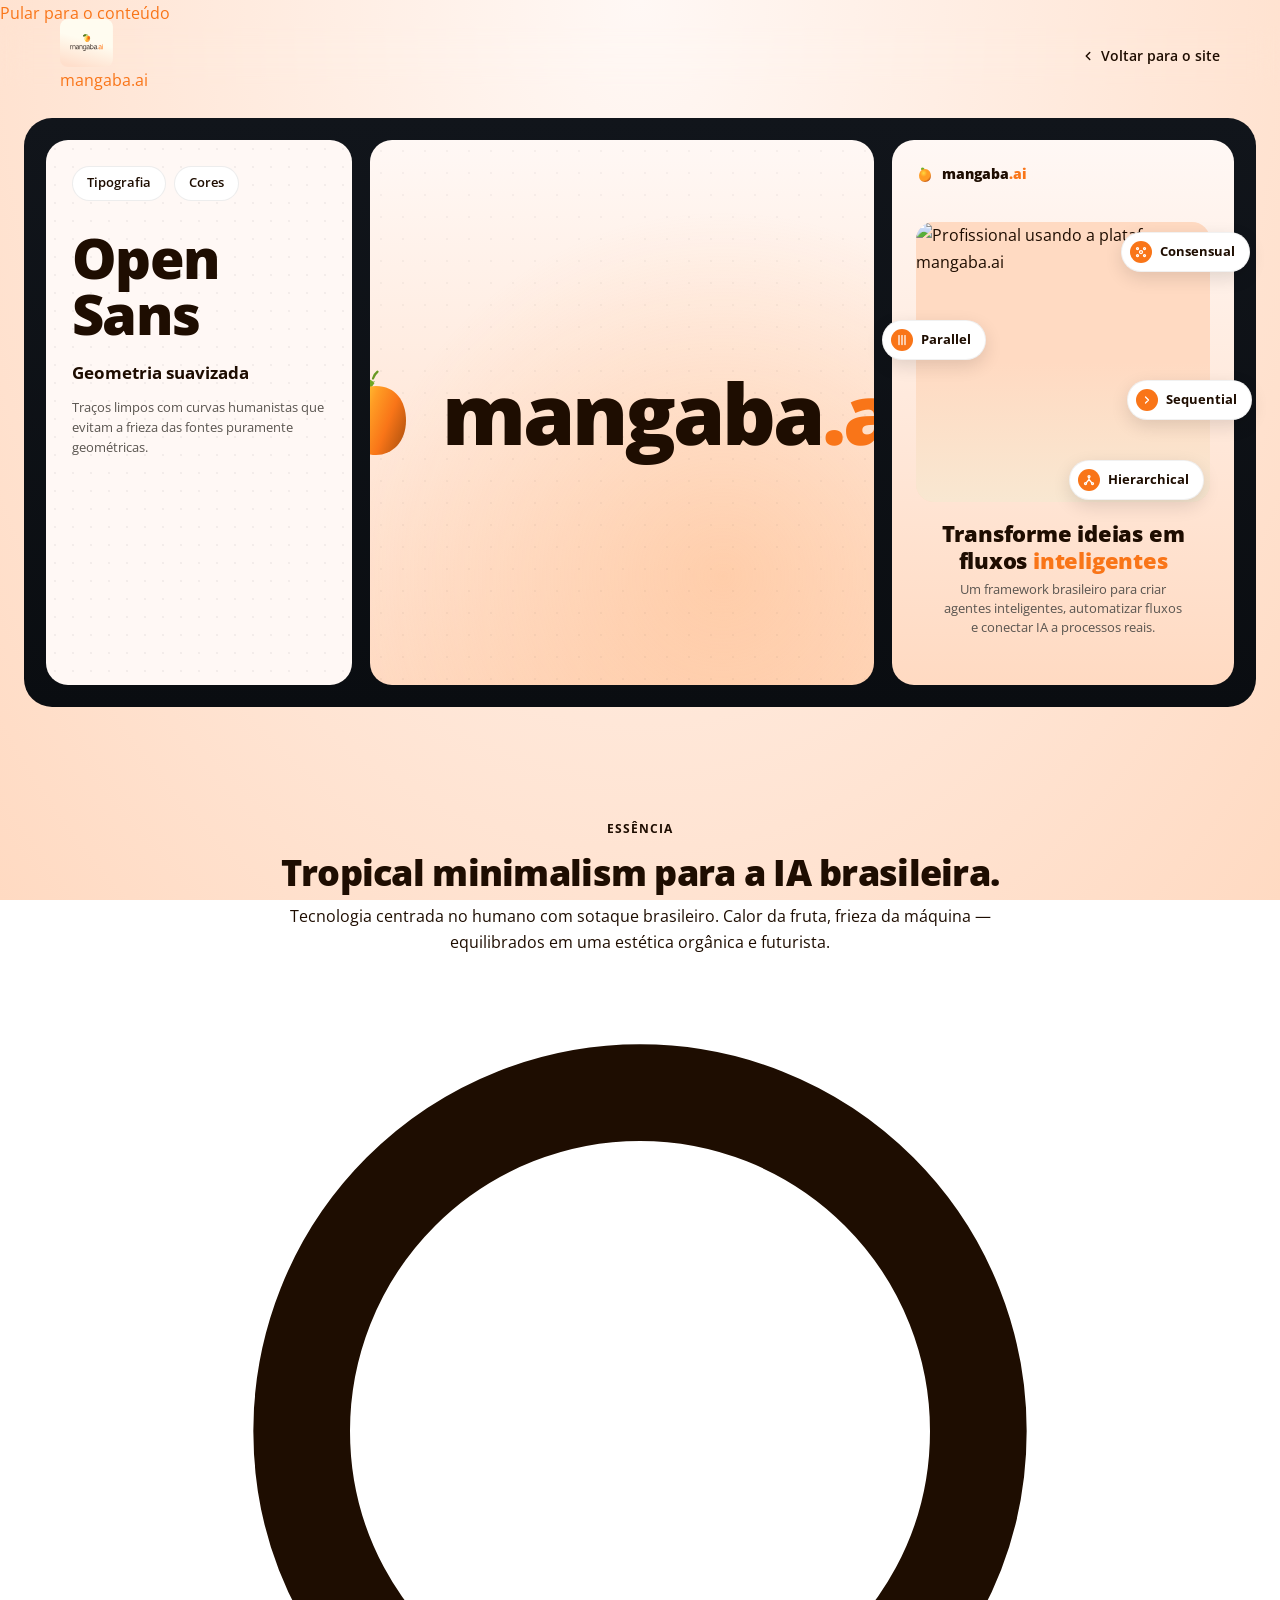
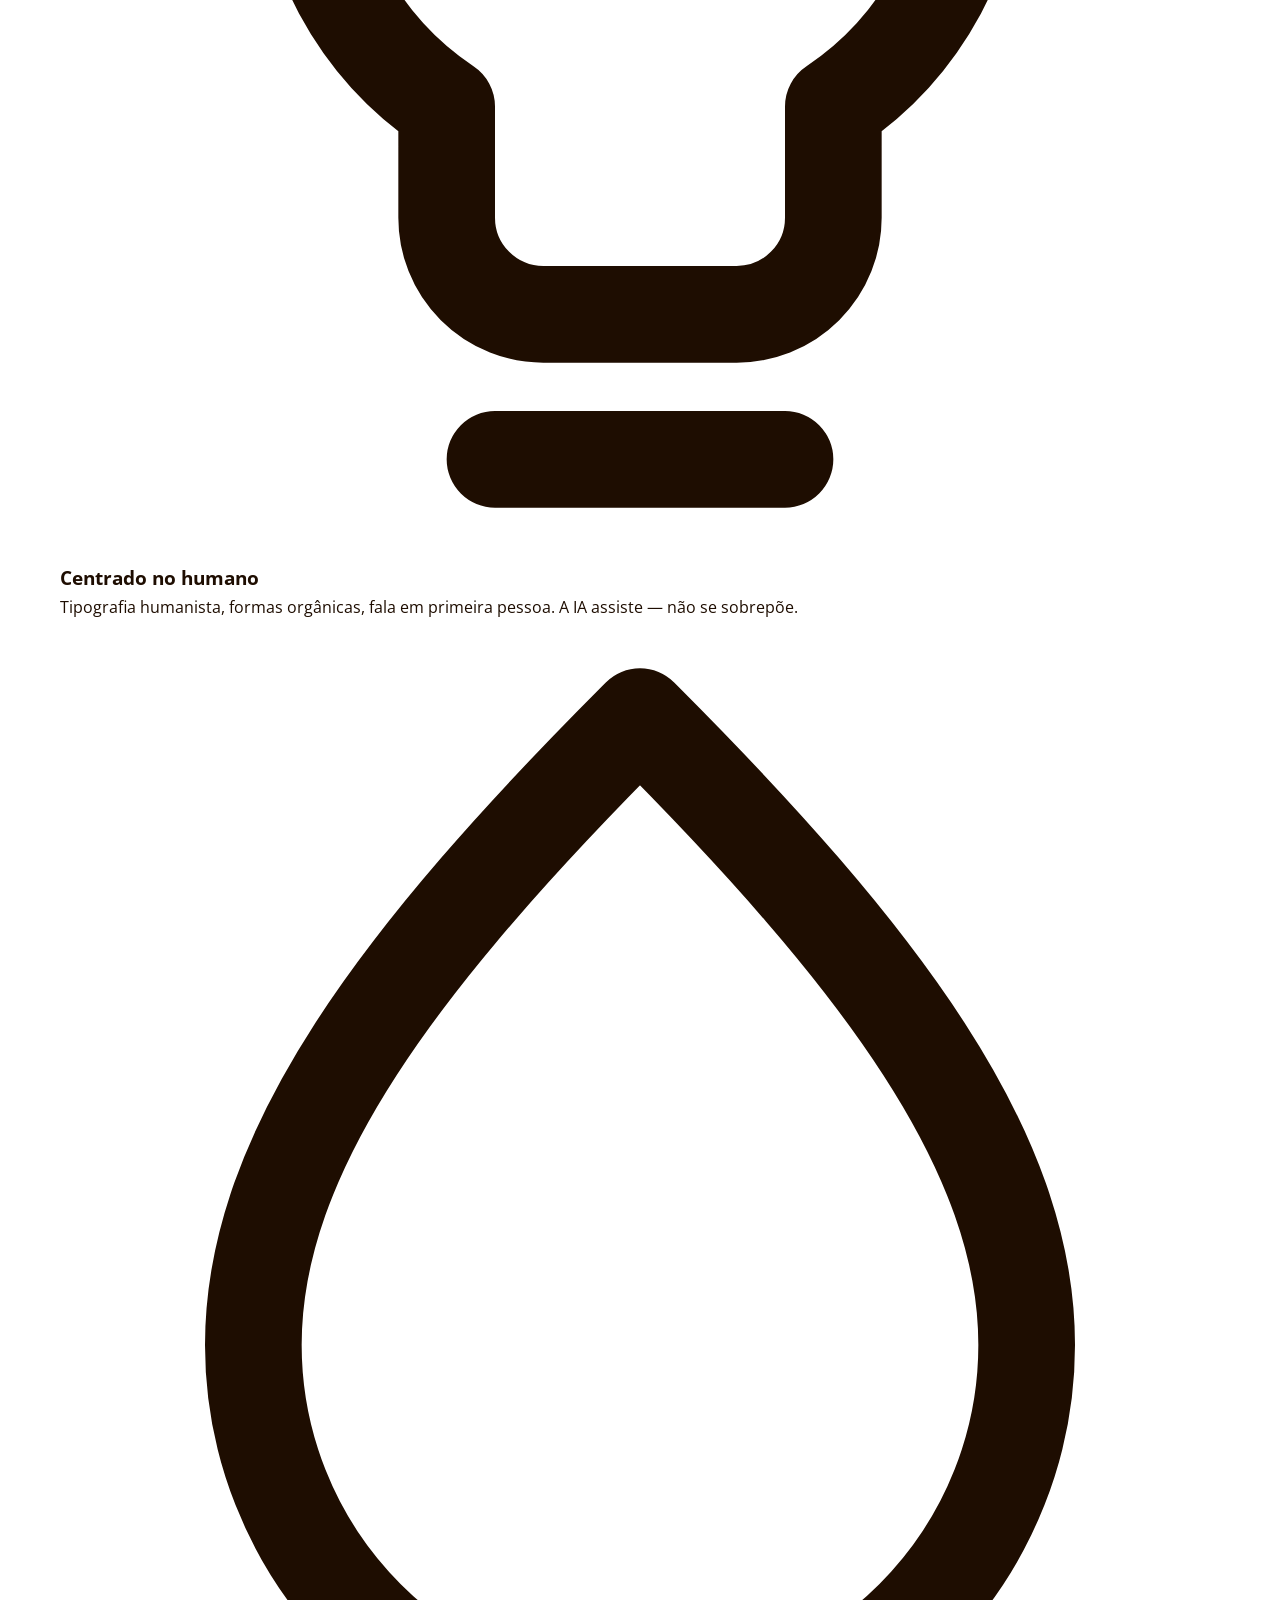
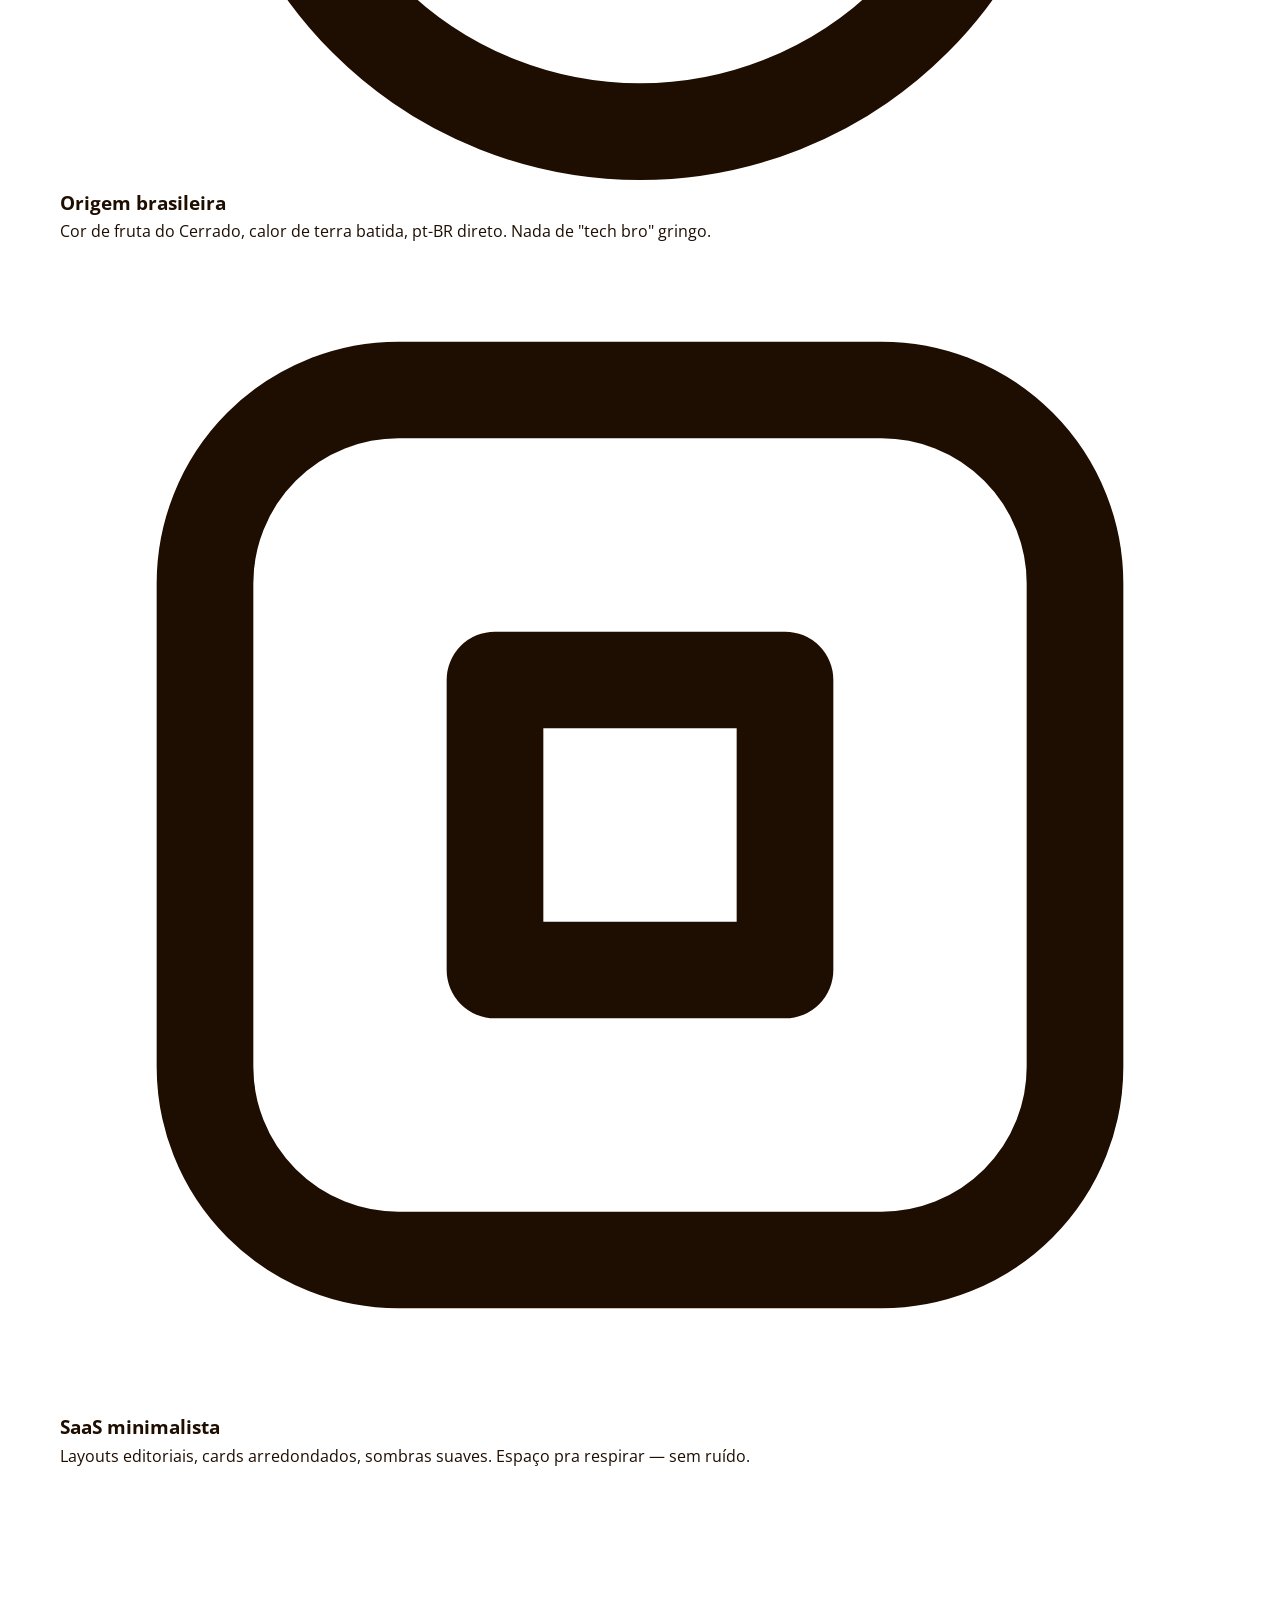
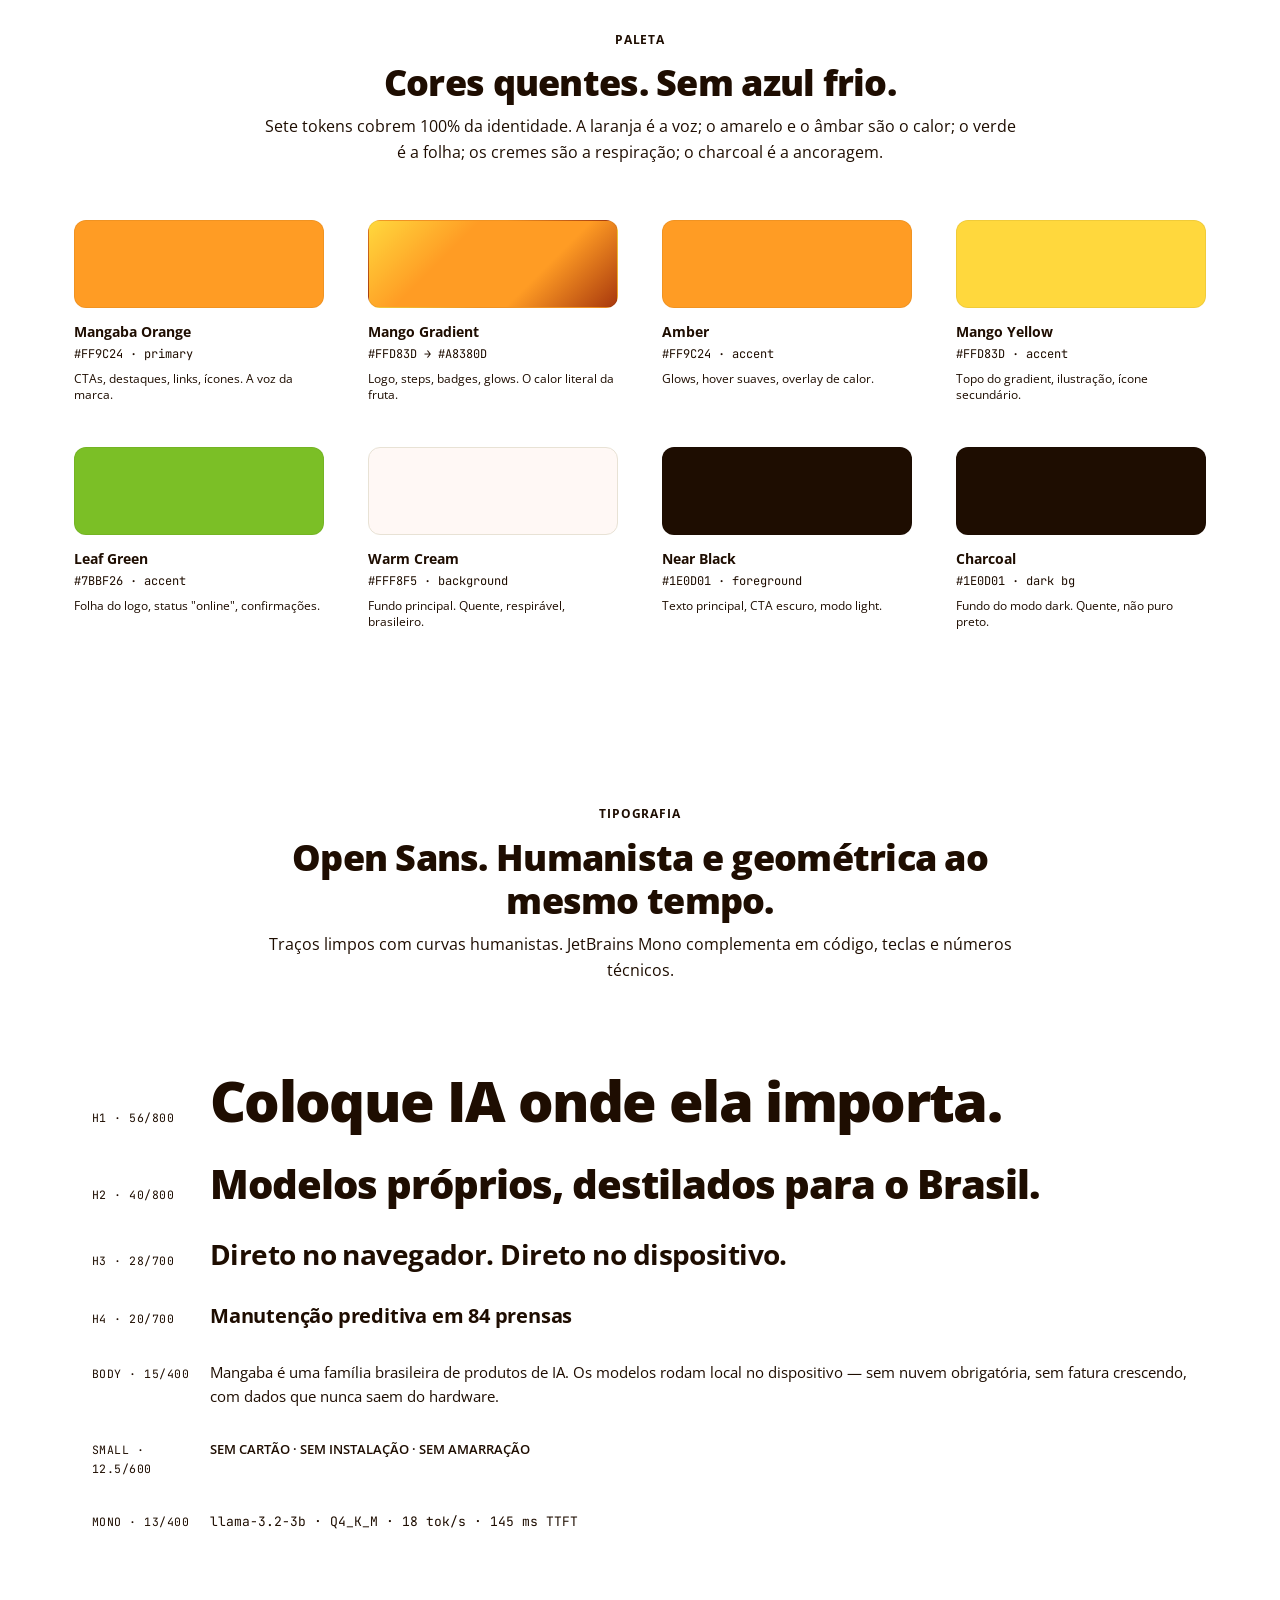
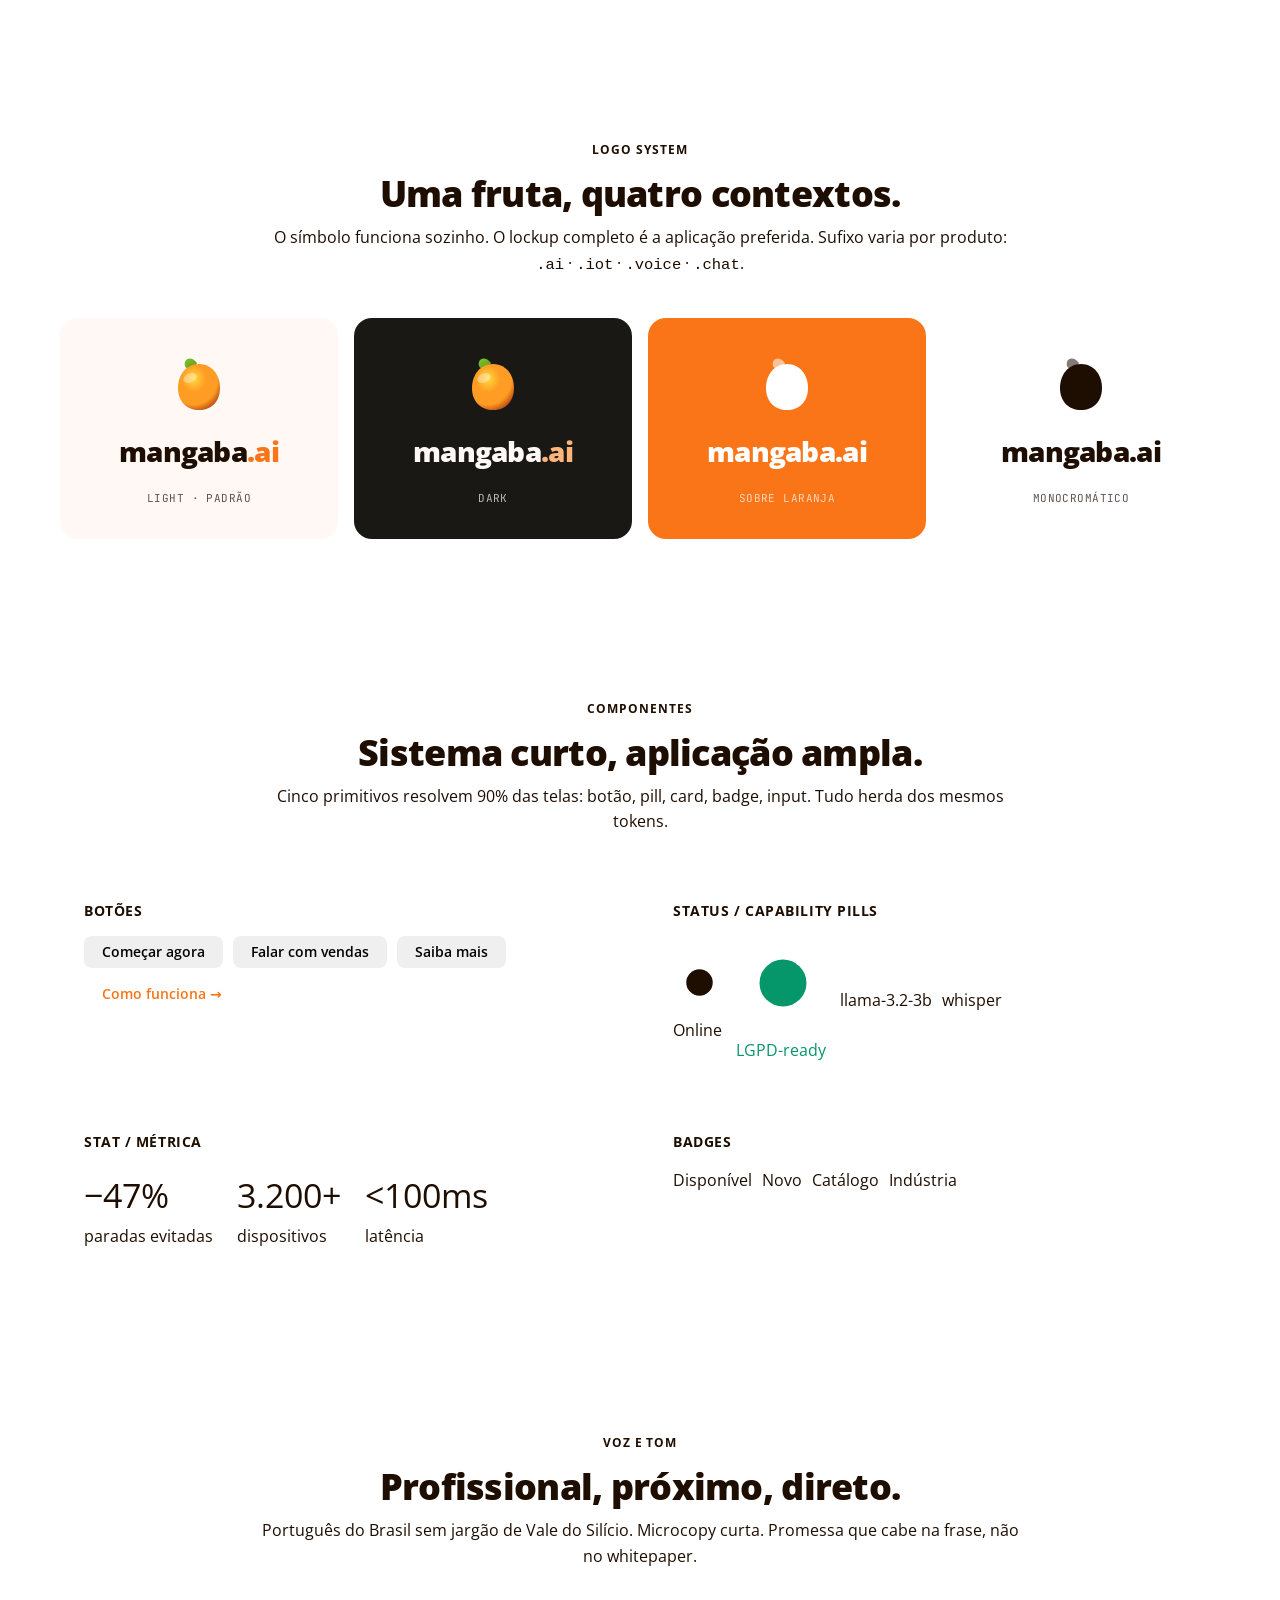
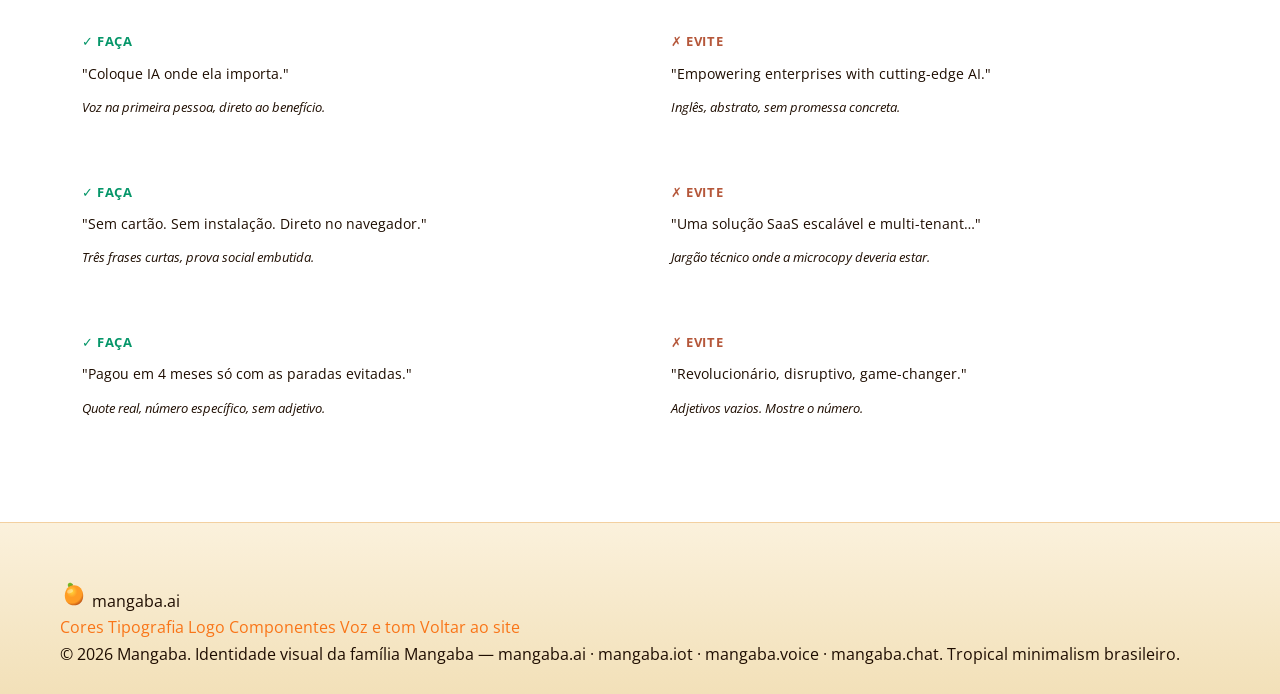
==== commit 6aec6e54: "Aplica identidade visual oficial Mangaba (logo + paleta do site mangaba.ia.br #F97518)" ====
--- a/brand.html
+++ b/brand.html
@@ -3,8 +3,8 @@
 <head>
   <meta charset="utf-8" />
   <meta name="viewport" content="width=device-width, initial-scale=1, viewport-fit=cover" />
-  <meta name="theme-color" content="#FFFCF0" media="(prefers-color-scheme: light)" />
-  <meta name="theme-color" content="#403731" media="(prefers-color-scheme: dark)" />
+  <meta name="theme-color" content="#FFF8F5" media="(prefers-color-scheme: light)" />
+  <meta name="theme-color" content="#1E0D01" media="(prefers-color-scheme: dark)" />
   <meta name="description" content="mangaba.ai — identidade visual. Sistema de design da família Mangaba: paleta warm-cream, terracota brasileira, tipografia Open Sans e tropical minimalism." />
   <title>mangaba.ai · identidade visual</title>
 
@@ -78,9 +78,9 @@
                 <defs>
                   <linearGradient id="bigFruit" x1="5%" y1="30%" x2="95%" y2="70%">
                     <stop offset="0%" stop-color="#FFD83D"/>
-                    <stop offset="35%" stop-color="#FF7A1A"/>
-                    <stop offset="70%" stop-color="#E94A12"/>
-                    <stop offset="100%" stop-color="#C53E0E"/>
+                    <stop offset="35%" stop-color="#FF9C24"/>
+                    <stop offset="70%" stop-color="#F97518"/>
+                    <stop offset="100%" stop-color="#C25B11"/>
                   </linearGradient>
                   <radialGradient id="bigShine" cx="28%" cy="28%" r="32%">
                     <stop offset="0%" stop-color="#FFFFFF" stop-opacity="0.55"/>
@@ -108,8 +108,8 @@
                 <defs>
                   <radialGradient id="miniMango" cx="38%" cy="32%" r="78%">
                     <stop offset="0%" stop-color="#FFD83D"/>
-                    <stop offset="38%" stop-color="#FF7A1A"/>
-                    <stop offset="72%" stop-color="#FF7A1A"/>
+                    <stop offset="38%" stop-color="#FF9C24"/>
+                    <stop offset="72%" stop-color="#FF9C24"/>
                     <stop offset="100%" stop-color="#A8380D"/>
                   </radialGradient>
                   <linearGradient id="miniLeaf" x1="20%" y1="10%" x2="90%" y2="90%">
@@ -213,21 +213,21 @@
 
         <div class="swatches">
           <div class="swatch">
-            <div class="swatch__chip" style="background:#FF7A1A"></div>
+            <div class="swatch__chip" style="background:#FF9C24"></div>
             <div class="swatch__name">Mangaba Orange</div>
-            <div class="swatch__hex">#FF7A1A · primary</div>
+            <div class="swatch__hex">#FF9C24 · primary</div>
             <p class="swatch__use">CTAs, destaques, links, ícones. A voz da marca.</p>
           </div>
           <div class="swatch">
-            <div class="swatch__chip" style="background:linear-gradient(135deg,#FFD83D,#FF7A1A,#FF7A1A,#A8380D)"></div>
+            <div class="swatch__chip" style="background:linear-gradient(135deg,#FFD83D,#FF9C24,#FF9C24,#A8380D)"></div>
             <div class="swatch__name">Mango Gradient</div>
             <div class="swatch__hex">#FFD83D → #A8380D</div>
             <p class="swatch__use">Logo, steps, badges, glows. O calor literal da fruta.</p>
           </div>
           <div class="swatch">
-            <div class="swatch__chip" style="background:#FF7A1A"></div>
+            <div class="swatch__chip" style="background:#FF9C24"></div>
             <div class="swatch__name">Amber</div>
-            <div class="swatch__hex">#FF7A1A · accent</div>
+            <div class="swatch__hex">#FF9C24 · accent</div>
             <p class="swatch__use">Glows, hover suaves, overlay de calor.</p>
           </div>
           <div class="swatch">
@@ -243,21 +243,21 @@
             <p class="swatch__use">Folha do logo, status "online", confirmações.</p>
           </div>
           <div class="swatch">
-            <div class="swatch__chip" style="background:#FFFCF0;border-color:#E8E2D5"></div>
+            <div class="swatch__chip" style="background:#FFF8F5;border-color:#E8E2D5"></div>
             <div class="swatch__name">Warm Cream</div>
-            <div class="swatch__hex">#FFFCF0 · background</div>
+            <div class="swatch__hex">#FFF8F5 · background</div>
             <p class="swatch__use">Fundo principal. Quente, respirável, brasileiro.</p>
           </div>
           <div class="swatch">
-            <div class="swatch__chip" style="background:#403731"></div>
+            <div class="swatch__chip" style="background:#1E0D01"></div>
             <div class="swatch__name">Near Black</div>
-            <div class="swatch__hex">#403731 · foreground</div>
+            <div class="swatch__hex">#1E0D01 · foreground</div>
             <p class="swatch__use">Texto principal, CTA escuro, modo light.</p>
           </div>
           <div class="swatch">
-            <div class="swatch__chip" style="background:#403731"></div>
+            <div class="swatch__chip" style="background:#1E0D01"></div>
             <div class="swatch__name">Charcoal</div>
-            <div class="swatch__hex">#403731 · dark bg</div>
+            <div class="swatch__hex">#1E0D01 · dark bg</div>
             <p class="swatch__use">Fundo do modo dark. Quente, não puro preto.</p>
           </div>
         </div>
@@ -325,8 +325,8 @@
               <defs>
                 <radialGradient id="lt1Mango" cx="38%" cy="32%" r="78%">
                   <stop offset="0%" stop-color="#FFD83D"/>
-                  <stop offset="38%" stop-color="#FF7A1A"/>
-                  <stop offset="72%" stop-color="#FF7A1A"/>
+                  <stop offset="38%" stop-color="#FF9C24"/>
+                  <stop offset="72%" stop-color="#FF9C24"/>
                   <stop offset="100%" stop-color="#A8380D"/>
                 </radialGradient>
                 <linearGradient id="lt1Leaf" x1="20%" y1="10%" x2="90%" y2="90%">
@@ -347,8 +347,8 @@
               <defs>
                 <radialGradient id="lt2Mango" cx="38%" cy="32%" r="78%">
                   <stop offset="0%" stop-color="#FFD83D"/>
-                  <stop offset="38%" stop-color="#FF7A1A"/>
-                  <stop offset="72%" stop-color="#FF7A1A"/>
+                  <stop offset="38%" stop-color="#FF9C24"/>
+                  <stop offset="72%" stop-color="#FF9C24"/>
                   <stop offset="100%" stop-color="#A8380D"/>
                 </radialGradient>
                 <linearGradient id="lt2Leaf" x1="20%" y1="10%" x2="90%" y2="90%">
@@ -511,8 +511,8 @@
             <defs>
               <radialGradient id="ftBrMango" cx="38%" cy="32%" r="78%">
                 <stop offset="0%" stop-color="#FFD83D"/>
-                <stop offset="38%" stop-color="#FF7A1A"/>
-                <stop offset="72%" stop-color="#FF7A1A"/>
+                <stop offset="38%" stop-color="#FF9C24"/>
+                <stop offset="72%" stop-color="#FF9C24"/>
                 <stop offset="100%" stop-color="#A8380D"/>
               </radialGradient>
               <linearGradient id="ftBrLeaf" x1="20%" y1="10%" x2="90%" y2="90%">
--- a/styles.css
+++ b/styles.css
@@ -6,31 +6,31 @@
 /* ── CSS TOKENS ── calibrado pixel-a-pixel com a referência mangaba.ai */
 :root {
   /* Backgrounds creme quente */
-  --background:         #FFFCF0;   /* off-white quente da arte */
-  --background-warm:    #FFDFCC;
-  --background-subtle:  #FFFCF0;
+  --background:         #FFF8F5;   /* off-white quente da arte */
+  --background-warm:    #FFDAC2;
+  --background-subtle:  #FFF8F5;
   --background-card:    #FFFFFF;
 
   /* Tipografia warm dark, não preto puro */
-  --foreground:         #403731;
+  --foreground:         #1E0D01;
   --foreground-muted:   #6B6560;
   --foreground-faint:   #9E9894;
 
   /* Laranja vivo da mangaba (lado direito da fruta) */
-  --primary:            #E94A12;
-  --primary-hover:      #C53E0E;
+  --primary:            #F97518;
+  --primary-hover:      #C25B11;
   --primary-fg:         #FFFFFF;
   --primary-subtle:     #FFE5D6;
 
   /* Acentos secundários */
   --mango-yellow:       #FFD83D;   /* lado esquerdo da fruta */
-  --mango-amber:        #FF7A1A;   /* transição */
+  --mango-amber:        #FF9C24;   /* transição */
   --leaf-green:         #7BBF26;   /* folha clara */
   --leaf-dark:          #689924;   /* folha sombra */
   --stem-olive:         #689924;   /* cabinho */
 
-  --border:             rgba(233,74,18,0.16);
-  --border-subtle:      rgba(233,74,18,0.08);
+  --border:             rgba(249,117,24,0.16);
+  --border-subtle:      rgba(249,117,24,0.08);
 
   --dark-bg:            #1A1410;
   --dark-surface:       hsl(20,8%,15%);
@@ -39,10 +39,10 @@
   --radius:    8px;
   --radius-lg: 12px;
   --radius-xl: 20px;
-  --shadow-sm: 0 2px 8px rgba(233,74,18,0.07);
-  --shadow:    0 6px 24px rgba(233,74,18,0.10);
-  --shadow-lg: 0 16px 48px rgba(233,74,18,0.12);
-  --shadow-orange: 0 4px 20px rgba(233,74,18,0.25);
+  --shadow-sm: 0 2px 8px rgba(249,117,24,0.07);
+  --shadow:    0 6px 24px rgba(249,117,24,0.10);
+  --shadow-lg: 0 16px 48px rgba(249,117,24,0.12);
+  --shadow-orange: 0 4px 20px rgba(249,117,24,0.25);
   --transition: 0.18s ease;
 
   --font:      'Open Sans', ui-sans-serif, system-ui, sans-serif;
@@ -57,9 +57,9 @@
   --foreground:         hsl(48,38%,95%);
   --foreground-muted:   hsl(30,8%,62%);
   --foreground-faint:   hsl(30,6%,45%);
-  --border:             rgba(233,74,18,0.2);
+  --border:             rgba(249,117,24,0.2);
   --border-subtle:      hsl(20,5%,18%);
-  --primary-subtle:     rgba(233,74,18,0.15);
+  --primary-subtle:     rgba(249,117,24,0.15);
 }
 html.dark .navbar {
   background: rgba(28,25,23,0.92);
@@ -70,11 +70,11 @@
 }
 html.dark .stats-bar {
   background: hsl(20,8%,17%);
-  border-color: rgba(233,74,18,0.15);
+  border-color: rgba(249,117,24,0.15);
 }
 html.dark .footer {
   background: hsl(20,8%,17%);
-  border-color: rgba(233,74,18,0.15);
+  border-color: rgba(249,117,24,0.15);
 }
 html.dark .footer-bottom {
   border-color: hsl(20,6%,22%);
@@ -104,7 +104,7 @@
 html { scroll-behavior: smooth; }
 body {
   font-family: var(--font);
-  background: radial-gradient(ellipse at 50% 0%, #FFFCF0 0%, #FFDFCC 100%);
+  background: radial-gradient(ellipse at 50% 0%, #FFF8F5 0%, #FFDAC2 100%);
   background-attachment: fixed;
   color: var(--foreground);
   line-height: 1.65;
@@ -136,7 +136,7 @@
   position: sticky; top: 0; z-index: 1000;
   background: rgba(255,252,240,0.92);
   backdrop-filter: blur(20px); -webkit-backdrop-filter: blur(20px);
-  border-bottom: 1px solid rgba(233,74,18,0.12);
+  border-bottom: 1px solid rgba(249,117,24,0.12);
   padding: 0 32px; height: 64px;
   display: flex; align-items: center; justify-content: space-between;
 }
@@ -178,27 +178,27 @@
 }
 /* Primary CTA: orange brand color */
 .btn-primary {
-  background: #E94A12; color: #FFFFFF;
-  box-shadow: 0 4px 16px rgba(233,74,18,0.3);
+  background: #F97518; color: #FFFFFF;
+  box-shadow: 0 4px 16px rgba(249,117,24,0.3);
 }
 .btn-primary:hover {
-  background: #C53E0E; color: #FFFFFF;
-  transform: translateY(-2px); box-shadow: 0 8px 24px rgba(233,74,18,0.4);
+  background: #C25B11; color: #FFFFFF;
+  transform: translateY(-2px); box-shadow: 0 8px 24px rgba(249,117,24,0.4);
 }
 html.dark .btn-primary {
-  background: #E94A12; color: #FFFFFF;
+  background: #F97518; color: #FFFFFF;
 }
 html.dark .btn-primary:hover {
-  background: #C53E0E;
+  background: #C25B11;
 }
 /* Accent button: coral */
 .btn-accent {
   background: var(--primary); color: var(--primary-fg);
-  box-shadow: 0 1px 2px rgba(233,74,18,0.2);
+  box-shadow: 0 1px 2px rgba(249,117,24,0.2);
 }
 .btn-accent:hover {
   background: var(--primary-hover); color: var(--primary-fg);
-  transform: translateY(-1px); box-shadow: 0 4px 12px rgba(233,74,18,0.3);
+  transform: translateY(-1px); box-shadow: 0 4px 12px rgba(249,117,24,0.3);
 }
 .btn-secondary {
   background: var(--background-card); color: var(--foreground);
@@ -244,7 +244,7 @@
 }
 .hero-eyebrow {
   display: inline-flex; align-items: center; gap: 8px;
-  background: var(--primary-subtle); border: 1px solid rgba(233,74,18,0.2);
+  background: var(--primary-subtle); border: 1px solid rgba(249,117,24,0.2);
   color: var(--primary-hover); padding: 5px 14px; border-radius: 20px;
   font-size: 0.78rem; font-weight: 600; margin-bottom: 32px;
   letter-spacing: 0.04em; text-transform: uppercase;
@@ -277,10 +277,10 @@
   display: flex; align-items: center; gap: 6px;
   font-size: 0.8rem; color: #1C1A18; font-weight: 600;
   background: rgba(255,255,255,0.9);
-  border: 1px solid rgba(233,74,18,0.15);
+  border: 1px solid rgba(249,117,24,0.15);
   border-radius: 50px;
   padding: 6px 16px;
-  box-shadow: 0 2px 12px rgba(233,74,18,0.08);
+  box-shadow: 0 2px 12px rgba(249,117,24,0.08);
   backdrop-filter: blur(4px);
 }
 .hero-proof-item::before {
@@ -361,7 +361,7 @@
 
 /* ── STATS BAR ── */
 .stats-bar {
-  border-top: 1px solid rgba(233,74,18,0.15); border-bottom: 1px solid rgba(233,74,18,0.15);
+  border-top: 1px solid rgba(249,117,24,0.15); border-bottom: 1px solid rgba(249,117,24,0.15);
   background: linear-gradient(135deg, #FBF1DC 0%, #F4DDB0 100%); padding: 40px 24px;
 }
 .stats-grid {
@@ -377,13 +377,13 @@
 /* ── SECTIONS ── */
 .section { padding: 96px 24px; }
 .section-alt {
-  background: linear-gradient(135deg, #FFFCF0 0%, #F5E8C8 100%);
-  border-top: 1px solid rgba(233,74,18,0.1);
-  border-bottom: 1px solid rgba(233,74,18,0.1);
+  background: linear-gradient(135deg, #FFF8F5 0%, #F5E8C8 100%);
+  border-top: 1px solid rgba(249,117,24,0.1);
+  border-bottom: 1px solid rgba(249,117,24,0.1);
 }
 html.dark .section-alt {
   background: hsl(20,8%,17%);
-  border-color: rgba(233,74,18,0.12);
+  border-color: rgba(249,117,24,0.12);
 }
 /* Explicit dark-mode card backgrounds (bypasses transition: all CSS var issue) */
 html.dark .feature-card,
@@ -428,15 +428,15 @@
   background: hsl(20,9%,7%);
   background-image: radial-gradient(circle, rgba(255,200,80,0.06) 1.5px, transparent 1.5px);
   background-size: 14px 14px;
-  border-top: 1px solid rgba(233,74,18,0.12);
-  border-bottom: 1px solid rgba(233,74,18,0.12);
+  border-top: 1px solid rgba(249,117,24,0.12);
+  border-bottom: 1px solid rgba(249,117,24,0.12);
 }
 .container { max-width: 1160px; margin: 0 auto; }
 .section-header { text-align: center; margin-bottom: 56px; }
 .section-label {
-  color: #E94A12;
+  color: #F97518;
   background: #FFF0E0;
-  border: 1px solid rgba(233,74,18,0.2);
+  border: 1px solid rgba(249,117,24,0.2);
   border-radius: 50px;
   padding: 4px 14px;
   font-size: 0.72rem;
@@ -461,14 +461,14 @@
 /* ── FEATURES ── */
 .features-grid { display: grid; grid-template-columns: repeat(3, 1fr); gap: 16px; }
 .feature-card {
-  background: #FFFFFF; border: 1px solid rgba(233,74,18,0.12);
+  background: #FFFFFF; border: 1px solid rgba(249,117,24,0.12);
   border-radius: 20px; padding: 28px 24px;
   transition: border-color var(--transition), box-shadow var(--transition), transform var(--transition);
-  box-shadow: 0 2px 12px rgba(233,74,18,0.06);
+  box-shadow: 0 2px 12px rgba(249,117,24,0.06);
 }
 .feature-card:hover {
-  border-color: rgba(233,74,18,0.35); transform: translateY(-3px);
-  box-shadow: 0 8px 32px rgba(233,74,18,0.12);
+  border-color: rgba(249,117,24,0.35); transform: translateY(-3px);
+  box-shadow: 0 8px 32px rgba(249,117,24,0.12);
 }
 .feature-icon {
   width: 40px; height: 40px; border-radius: 10px;
@@ -503,7 +503,7 @@
 .step-number {
   font-size: 0.68rem; font-weight: 800; letter-spacing: 0.1em; text-transform: uppercase;
   color: var(--primary); background: var(--primary-subtle);
-  border: 1px solid rgba(233,74,18,0.2);
+  border: 1px solid rgba(249,117,24,0.2);
   padding: 3px 10px; border-radius: 20px; display: inline-block; margin-bottom: 16px;
 }
 .step-card h3 { font-size: 1rem; font-weight: 700; margin-bottom: 8px; color: var(--foreground); letter-spacing: -0.01em; }
@@ -512,14 +512,14 @@
 /* ── PERSONAS ── */
 .personas-grid { display: grid; grid-template-columns: repeat(3, 1fr); gap: 16px; }
 .persona-card {
-  background: #FFFFFF; border: 1px solid rgba(233,74,18,0.12);
+  background: #FFFFFF; border: 1px solid rgba(249,117,24,0.12);
   border-radius: 20px; padding: 24px 20px;
   transition: border-color var(--transition), box-shadow var(--transition), transform var(--transition);
-  box-shadow: 0 2px 12px rgba(233,74,18,0.06); text-align: center;
+  box-shadow: 0 2px 12px rgba(249,117,24,0.06); text-align: center;
 }
 .persona-card:hover {
-  border-color: rgba(233,74,18,0.35); transform: translateY(-3px);
-  box-shadow: 0 8px 32px rgba(233,74,18,0.12);
+  border-color: rgba(249,117,24,0.35); transform: translateY(-3px);
+  box-shadow: 0 8px 32px rgba(249,117,24,0.12);
 }
 .persona-avatar {
   width: 48px; height: 48px; border-radius: 50%; margin: 0 auto 14px;
@@ -537,7 +537,7 @@
 .benefit-item { display: flex; gap: 14px; align-items: flex-start; }
 .benefit-check {
   width: 22px; height: 22px; border-radius: 50%; background: var(--primary-subtle);
-  border: 1px solid rgba(233,74,18,0.25); flex-shrink: 0;
+  border: 1px solid rgba(249,117,24,0.25); flex-shrink: 0;
   display: flex; align-items: center; justify-content: center; margin-top: 1px;
 }
 .benefit-check svg { width: 11px; height: 11px; stroke: var(--primary); fill: none; stroke-width: 2.5; stroke-linecap: round; stroke-linejoin: round; }
@@ -571,7 +571,7 @@
   font-size: 0.82rem; line-height: 1.85;
   font-family: var(--font-mono); color: #C4BAB2;
 }
-.code-demo .kw  { color: #E94A12; }
+.code-demo .kw  { color: #F97518; }
 .code-demo .str { color: #A3C98A; }
 .code-demo .cmt { color: rgba(250,249,245,0.25); }
 .code-demo .num { color: #E8C07A; }
@@ -581,11 +581,11 @@
 /* ── TESTIMONIALS ── */
 .testimonials-grid { display: grid; grid-template-columns: repeat(auto-fit, minmax(280px, 1fr)); gap: 16px; }
 .testimonial-card {
-  background: #FFFFFF; border: 1px solid rgba(233,74,18,0.12);
-  border-radius: 20px; padding: 24px; box-shadow: 0 4px 20px rgba(233,74,18,0.07);
+  background: #FFFFFF; border: 1px solid rgba(249,117,24,0.12);
+  border-radius: 20px; padding: 24px; box-shadow: 0 4px 20px rgba(249,117,24,0.07);
   transition: border-color var(--transition), transform var(--transition);
 }
-.testimonial-card:hover { border-color: rgba(233,74,18,0.35); transform: translateY(-2px); }
+.testimonial-card:hover { border-color: rgba(249,117,24,0.35); transform: translateY(-2px); }
 .testimonial-text { font-size: 0.9rem; color: var(--foreground-muted); line-height: 1.75; margin-bottom: 18px; font-style: italic; }
 .testimonial-author { display: flex; align-items: center; gap: 10px; }
 .testimonial-avatar {
@@ -611,8 +611,8 @@
 html.dark .faq-question:hover { background: hsl(20,9%,20%); }
 .faq-icon { font-size: 0.8rem; color: var(--foreground-faint); transition: transform var(--transition); flex-shrink: 0; }
 .faq-item.open .faq-icon { transform: rotate(45deg); color: var(--primary); }
-.faq-item.open .faq-question { color: #E94A12; }
-.faq-item.open { border-color: rgba(233,74,18,0.3); }
+.faq-item.open .faq-question { color: #F97518; }
+.faq-item.open { border-color: rgba(249,117,24,0.3); }
 .faq-answer {
   max-height: 0; overflow: hidden; transition: max-height 0.3s ease, padding 0.3s ease;
   background: var(--background-card); padding: 0 20px;
@@ -626,17 +626,17 @@
   gap: 20px; max-width: 880px; margin: 0 auto;
 }
 .price-card {
-  background: #FFFFFF; border: 1px solid rgba(233,74,18,0.12);
+  background: #FFFFFF; border: 1px solid rgba(249,117,24,0.12);
   border-radius: var(--radius-xl); padding: 32px;
   transition: border-color var(--transition), box-shadow var(--transition), transform var(--transition);
-  box-shadow: 0 2px 12px rgba(233,74,18,0.06); position: relative;
+  box-shadow: 0 2px 12px rgba(249,117,24,0.06); position: relative;
 }
 .price-card.featured {
   background:
     radial-gradient(circle at 80% 20%, rgba(246,206,82,0.3), transparent 55%),
-    linear-gradient(145deg, #E94A12 0%, #C53E0E 100%);
+    linear-gradient(145deg, #F97518 0%, #C25B11 100%);
   border-color: transparent;
-  box-shadow: 0 16px 48px rgba(233,74,18,0.35);
+  box-shadow: 0 16px 48px rgba(249,117,24,0.35);
 }
 .price-card.featured .price-name,
 .price-card.featured .price-val,
@@ -666,7 +666,7 @@
 .cta-section {
   background:
     radial-gradient(circle at 80% 20%, rgba(246,206,82,0.35), transparent 55%),
-    linear-gradient(135deg, #E94A12 0%, #C53E0E 60%, #A84A06 100%);
+    linear-gradient(135deg, #F97518 0%, #C25B11 60%, #A84A06 100%);
   padding: 96px 24px; text-align: center;
   position: relative; overflow: hidden;
 }
@@ -678,8 +678,8 @@
   pointer-events: none;
 }
 html.dark .cta-section {
-  background: linear-gradient(135deg, #C53E0E 0%, #A33409 100%);
-  border-top: 1px solid rgba(233,74,18,0.2);
+  background: linear-gradient(135deg, #C25B11 0%, #A33409 100%);
+  border-top: 1px solid rgba(249,117,24,0.2);
 }
 .cta-section h2 {
   font-size: clamp(1.9rem, 4vw, 2.8rem); font-weight: 800;
@@ -716,7 +716,7 @@
   border-radius: var(--radius); color: var(--foreground); font-size: 0.875rem;
   transition: border-color var(--transition), box-shadow var(--transition);
 }
-.search-input:focus { outline: none; border-color: var(--primary); box-shadow: 0 0 0 3px rgba(233,74,18,0.1); }
+.search-input:focus { outline: none; border-color: var(--primary); box-shadow: 0 0 0 3px rgba(249,117,24,0.1); }
 .search-input::placeholder { color: var(--foreground-faint); }
 .filter-tabs { display: flex; gap: 6px; flex-wrap: wrap; }
 .filter-tab {
@@ -737,7 +737,7 @@
   display: flex; flex-direction: column; gap: 10px;
   box-shadow: var(--shadow-sm);
 }
-.model-card:hover { border-color: var(--primary); transform: translateY(-2px); box-shadow: 0 4px 16px rgba(233,74,18,0.12); }
+.model-card:hover { border-color: var(--primary); transform: translateY(-2px); box-shadow: 0 4px 16px rgba(249,117,24,0.12); }
 .model-card-header { display: flex; justify-content: space-between; align-items: flex-start; gap: 8px; }
 .model-name { font-size: 0.92rem; font-weight: 600; color: var(--foreground); line-height: 1.3; letter-spacing: -0.01em; }
 .model-provider { font-size: 0.76rem; color: var(--foreground-faint); margin-top: 2px; }
@@ -750,9 +750,9 @@
 
 .model-badge { font-size: 0.68rem; font-weight: 700; padding: 3px 8px; border-radius: 20px; text-transform: uppercase; white-space: nowrap; letter-spacing: 0.02em; }
 .badge-free  { background: rgba(90,138,74,0.1); color: #5A8A4A; border: 1px solid rgba(90,138,74,0.2); }
-.badge-cheap { background: var(--primary-subtle); color: hsl(28,84%,44%); border: 1px solid rgba(233,74,18,0.2); }
+.badge-cheap { background: var(--primary-subtle); color: hsl(28,84%,44%); border: 1px solid rgba(249,117,24,0.2); }
 .badge-fast  { background: rgba(93,130,174,0.1); color: #5D82AE; border: 1px solid rgba(93,130,174,0.2); }
-.badge-top   { background: rgba(233,74,18,0.12); color: hsl(28,84%,44%); border: 1px solid rgba(233,74,18,0.25); }
+.badge-top   { background: rgba(249,117,24,0.12); color: hsl(28,84%,44%); border: 1px solid rgba(249,117,24,0.25); }
 
 /* ── MODELS TABLE ── */
 .models-table-wrap { overflow-x: auto; border-radius: var(--radius-lg); border: 1px solid var(--border); box-shadow: var(--shadow-sm); }
@@ -786,7 +786,7 @@
 .sidebar-label { font-size: 0.7rem; font-weight: 700; text-transform: uppercase; letter-spacing: 0.08em; color: rgba(250,249,245,0.35); margin-bottom: 7px; }
 .separator { border: none; border-top: 1px solid rgba(255,255,255,0.07); margin: 4px 0; }
 .form-control { width: 100%; padding: 8px 11px; background: rgba(255,255,255,0.05); border: 1px solid rgba(255,255,255,0.1); border-radius: var(--radius); color: hsl(48,38%,92%); font-size: 0.85rem; resize: vertical; transition: border-color var(--transition); }
-.form-control:focus { outline: none; border-color: var(--primary); box-shadow: 0 0 0 3px rgba(233,74,18,0.12); }
+.form-control:focus { outline: none; border-color: var(--primary); box-shadow: 0 0 0 3px rgba(249,117,24,0.12); }
 .form-control::placeholder { color: rgba(250,249,245,0.2); }
 .form-group { margin-bottom: 0; }
 body:not(.playground-page) .form-control { background: var(--background-card); border-color: var(--border); color: var(--foreground); }
@@ -803,11 +803,11 @@
 .model-search-list { display: none; position: absolute; top: calc(100% + 4px); left: 0; right: 0; z-index: 200; background: #2A2320; border: 1px solid rgba(255,255,255,0.1); border-radius: var(--radius); max-height: 220px; overflow-y: auto; box-shadow: 0 8px 32px rgba(0,0,0,0.4); }
 .model-search-list.open { display: block; }
 .model-option { padding: 9px 12px; cursor: pointer; transition: background var(--transition); }
-.model-option:hover { background: rgba(233,74,18,0.1); }
+.model-option:hover { background: rgba(249,117,24,0.1); }
 .model-option-name { font-size: 0.85rem; font-weight: 600; color: hsl(48,38%,90%); }
 .model-option-sub { font-size: 0.74rem; color: rgba(250,249,245,0.3); margin-top: 1px; }
 .clear-btn { width: 100%; padding: 8px; border-radius: var(--radius); background: none; border: 1px solid rgba(255,255,255,0.08); color: rgba(250,249,245,0.3); font-size: 0.82rem; transition: all var(--transition); margin-top: auto; }
-.clear-btn:hover { border-color: rgba(233,74,18,0.5); color: var(--primary); background: rgba(233,74,18,0.06); }
+.clear-btn:hover { border-color: rgba(249,117,24,0.5); color: var(--primary); background: rgba(249,117,24,0.06); }
 .chat-header { padding: 14px 20px; border-bottom: 1px solid var(--border); display: flex; justify-content: space-between; align-items: center; background: var(--background-card); }
 .chat-model-name { font-size: 0.9rem; font-weight: 600; color: var(--foreground); letter-spacing: -0.01em; }
 .chat-stats { font-size: 0.72rem; color: var(--foreground-faint); margin-top: 2px; }
@@ -825,7 +825,7 @@
 .chat-input-area { padding: 14px 20px; border-top: 1px solid var(--border); background: var(--background-card); }
 .chat-input-row { display: flex; gap: 10px; align-items: flex-end; }
 .chat-input { flex: 1; min-height: 42px; max-height: 140px; padding: 9px 14px; background: var(--background); border: 1px solid var(--border); border-radius: var(--radius-lg); color: var(--foreground); font-size: 0.875rem; resize: none; line-height: 1.55; transition: border-color var(--transition), box-shadow var(--transition); }
-.chat-input:focus { outline: none; border-color: var(--primary); box-shadow: 0 0 0 3px rgba(233,74,18,0.1); }
+.chat-input:focus { outline: none; border-color: var(--primary); box-shadow: 0 0 0 3px rgba(249,117,24,0.1); }
 .chat-input::placeholder { color: var(--foreground-faint); }
 .send-btn { width: 42px; height: 42px; border-radius: var(--radius-lg); border: none; background: var(--primary); color: #fff; display: flex; align-items: center; justify-content: center; flex-shrink: 0; transition: all var(--transition); }
 .send-btn:hover { background: var(--primary-hover); transform: scale(1.04); }
@@ -863,7 +863,7 @@
 .code-block pre { padding: 20px; margin: 0; overflow-x: auto; font-size: 0.82rem; line-height: 1.75; font-family: var(--font-mono); color: #C4BAB2; }
 .alert { padding: 13px 16px; border-radius: var(--radius); margin-bottom: 16px; font-size: 0.875rem; line-height: 1.65; display: flex; gap: 10px; }
 .alert-info    { background: rgba(93,130,174,0.08); border: 1px solid rgba(93,130,174,0.2); color: #5D82AE; }
-.alert-warning { background: var(--primary-subtle); border: 1px solid rgba(233,74,18,0.25); color: hsl(28,84%,44%); }
+.alert-warning { background: var(--primary-subtle); border: 1px solid rgba(249,117,24,0.25); color: hsl(28,84%,44%); }
 .alert-success { background: rgba(90,138,74,0.08); border: 1px solid rgba(90,138,74,0.2); color: #5A8A4A; }
 .callout { padding: 13px 16px; border-radius: var(--radius); margin: 16px 0; font-size: 0.875rem; line-height: 1.65; border-left: 3px solid var(--primary); background: var(--primary-subtle); color: var(--foreground-muted); }
 .docs-nav-heading { font-size: 0.68rem; font-weight: 700; text-transform: uppercase; letter-spacing: 0.07em; color: var(--foreground-faint); padding: 8px 20px 4px; display: block; }
@@ -888,7 +888,7 @@
 @keyframes slideIn { from { opacity: 0; transform: translateX(16px); } to { opacity: 1; transform: translateX(0); } }
 
 /* ── FOOTER ── */
-.footer { background: linear-gradient(180deg, #FBF1DC 0%, #F2E0B8 100%); border-top: 1px solid rgba(233,74,18,0.15); padding: 56px 24px 28px; }
+.footer { background: linear-gradient(180deg, #FBF1DC 0%, #F2E0B8 100%); border-top: 1px solid rgba(249,117,24,0.15); padding: 56px 24px 28px; }
 .footer-grid { display: grid; grid-template-columns: 2fr 1fr 1fr 1fr; gap: 48px; max-width: 1160px; margin: 0 auto; }
 .footer-brand { display: flex; flex-direction: column; }
 .footer-brand p { color: var(--foreground-faint); font-size: 0.875rem; margin-top: 14px; max-width: 240px; line-height: 1.75; }
@@ -901,9 +901,9 @@
 
 /* ── LOGOS BAR ── */
 .logos-section {
-  padding: 40px 24px; border-top: 1px solid rgba(233,74,18,0.1);
-  border-bottom: 1px solid rgba(233,74,18,0.1);
-  background: #FFFCF0;
+  padding: 40px 24px; border-top: 1px solid rgba(249,117,24,0.1);
+  border-bottom: 1px solid rgba(249,117,24,0.1);
+  background: #FFF8F5;
 }
 .logos-label {
   text-align: center; font-size: 0.72rem; font-weight: 700; letter-spacing: 0.1em;
@@ -927,14 +927,14 @@
   display: grid; grid-template-columns: repeat(3, 1fr); gap: 20px;
 }
 .case-card {
-  background: #FFFFFF; border: 1px solid rgba(233,74,18,0.12);
+  background: #FFFFFF; border: 1px solid rgba(249,117,24,0.12);
   border-radius: var(--radius-xl); overflow: hidden;
   transition: border-color var(--transition), box-shadow var(--transition), transform var(--transition);
-  box-shadow: 0 2px 12px rgba(233,74,18,0.06);
+  box-shadow: 0 2px 12px rgba(249,117,24,0.06);
 }
 .case-card:hover {
-  border-color: rgba(233,74,18,0.35); transform: translateY(-3px);
-  box-shadow: 0 8px 32px rgba(233,74,18,0.12);
+  border-color: rgba(249,117,24,0.35); transform: translateY(-3px);
+  box-shadow: 0 8px 32px rgba(249,117,24,0.12);
 }
 .case-cover {
   height: 200px; background-size: cover; background-position: center;
@@ -988,7 +988,7 @@
 
 /* ── DOTTED BACKGROUND UTILITY ── */
 .dotted-bg {
-  background-image: radial-gradient(circle, rgba(233,74,18,0.15) 1px, transparent 1px);
+  background-image: radial-gradient(circle, rgba(249,117,24,0.15) 1px, transparent 1px);
   background-size: 14px 14px;
 }
 .dark-dotted-bg {
@@ -998,12 +998,12 @@
 
 /* ── HERO SECTION GRADIENT ── */
 .hero-section-bg {
-  background: radial-gradient(ellipse at 50% -20%, rgba(233,74,18,0.12) 0%, transparent 55%),
+  background: radial-gradient(ellipse at 50% -20%, rgba(249,117,24,0.12) 0%, transparent 55%),
               radial-gradient(ellipse at 80% 80%, rgba(90,158,47,0.06) 0%, transparent 40%);
 }
 
 /* ── VIDEO SECTION ── */
-.video-section { padding: 96px 24px; background: linear-gradient(135deg, #FFF8F0 0%, #FFF2E4 100%); border-top: 1px solid rgba(233,74,18,0.1); border-bottom: 1px solid rgba(233,74,18,0.1); }
+.video-section { padding: 96px 24px; background: linear-gradient(135deg, #FFF8F0 0%, #FFF2E4 100%); border-top: 1px solid rgba(249,117,24,0.1); border-bottom: 1px solid rgba(249,117,24,0.1); }
 .video-player-wrap {
   position: relative; max-width: 840px; margin: 0 auto;
   border-radius: var(--radius-xl); overflow: hidden;
@@ -1050,7 +1050,7 @@
 html.dark .video-highlight { background: hsl(20,7%,14%); border-color: hsl(20,6%,22%); }
 .video-highlight-num {
   font-size: 0.68rem; font-weight: 800; color: var(--primary);
-  background: var(--primary-subtle); border: 1px solid rgba(233,74,18,0.2);
+  background: var(--primary-subtle); border: 1px solid rgba(249,117,24,0.2);
   width: 22px; height: 22px; border-radius: 50%; display: flex; align-items: center; justify-content: center;
   flex-shrink: 0; letter-spacing: 0;
 }
@@ -1062,13 +1062,13 @@
   display: grid; grid-template-columns: repeat(3, 1fr); gap: 20px;
 }
 .testimonial-card-rich {
-  background: #FFFFFF; border: 1px solid rgba(233,74,18,0.12);
+  background: #FFFFFF; border: 1px solid rgba(249,117,24,0.12);
   border-radius: var(--radius-xl); padding: 28px;
-  box-shadow: 0 4px 20px rgba(233,74,18,0.07);
+  box-shadow: 0 4px 20px rgba(249,117,24,0.07);
   display: flex; flex-direction: column; gap: 20px;
   transition: border-color var(--transition), box-shadow var(--transition);
 }
-.testimonial-card-rich:hover { border-color: rgba(233,74,18,0.35); box-shadow: 0 4px 24px rgba(233,74,18,0.1); }
+.testimonial-card-rich:hover { border-color: rgba(249,117,24,0.35); box-shadow: 0 4px 24px rgba(249,117,24,0.1); }
 html.dark .testimonial-card-rich { background: hsl(20,7%,14%); border-color: hsl(20,6%,22%); }
 .testimonial-quote {
   font-size: 1.5rem; color: var(--primary); line-height: 1; margin-bottom: 4px; font-family: Georgia, serif;
@@ -1086,12 +1086,12 @@
 .testimonial-company-tag {
   font-size: 0.68rem; font-weight: 700; text-transform: uppercase; letter-spacing: 0.05em;
   color: var(--primary); background: var(--primary-subtle);
-  border: 1px solid rgba(233,74,18,0.2); padding: 3px 9px; border-radius: 20px;
+  border: 1px solid rgba(249,117,24,0.2); padding: 3px 9px; border-radius: 20px;
   display: inline-block; margin-top: 5px;
 }
 
 /* ── APP SCREENSHOTS ── */
-.screenshots-section { background: linear-gradient(180deg, #FBF1DC 0%, #F4DDB0 100%); border-top: 1px solid rgba(233,74,18,0.1); border-bottom: 1px solid rgba(233,74,18,0.1); }
+.screenshots-section { background: linear-gradient(180deg, #FBF1DC 0%, #F4DDB0 100%); border-top: 1px solid rgba(249,117,24,0.1); border-bottom: 1px solid rgba(249,117,24,0.1); }
 
 .screenshot-main {
   border: 1px solid var(--border); border-radius: var(--radius-xl); overflow: hidden;
@@ -1127,7 +1127,7 @@
 .screenshot-tag {
   font-size: 0.68rem; font-weight: 700; text-transform: uppercase; letter-spacing: 0.06em;
   color: var(--primary); background: var(--primary-subtle);
-  border: 1px solid rgba(233,74,18,0.2); padding: 2px 8px; border-radius: 20px;
+  border: 1px solid rgba(249,117,24,0.2); padding: 2px 8px; border-radius: 20px;
   white-space: nowrap;
 }
 .screenshots-grid {
@@ -1141,7 +1141,7 @@
 }
 .screenshot-card:hover {
   border-color: var(--primary); transform: translateY(-3px);
-  box-shadow: 0 8px 28px rgba(233,74,18,0.1);
+  box-shadow: 0 8px 28px rgba(249,117,24,0.1);
 }
 html.dark .screenshot-main,
 html.dark .screenshot-card { background: hsl(20,7%,14%); border-color: hsl(20,6%,22%); }
--- a/brand.css
+++ b/brand.css
@@ -38,14 +38,14 @@
   padding: 26px;
   position: relative;
   overflow: hidden;
-  background: #FFFCF0;
-  color: #403731;
+  background: #FFF8F5;
+  color: #1E0D01;
   display: flex; flex-direction: column;
 }
 
 /* ---- Card 1: Tipografia + Cores ---- */
 .sc-card--specs {
-  background: #FFFCF0;
+  background: #FFF8F5;
   background-image: radial-gradient(circle, rgba(31,30,29,0.05) 1px, transparent 1px);
   background-size: 18px 18px;
 }
@@ -55,7 +55,7 @@
   border: 1px solid rgba(31,30,29,0.08);
   padding: 6px 14px; border-radius: 999px;
   font-size: 12.5px; font-weight: 600;
-  color: #403731;
+  color: #1E0D01;
 }
 .sc-display {
   font-family: 'Open Sans', sans-serif;
@@ -78,19 +78,19 @@
 }
 .sc-palette span { flex: 1; display: block; }
 .sc-palette .pl-green  { background: #7BBF26; }
-.sc-palette .pl-orange { background: #E94A12; }
-.sc-palette .pl-amber  { background: #FF7A1A; }
+.sc-palette .pl-orange { background: #F97518; }
+.sc-palette .pl-amber  { background: #FF9C24; }
 .sc-palette .pl-yellow { background: #FFD83D; }
 
 /* ---- Card 2: Logo gigante ---- */
 .sc-card--logo {
   background:
     radial-gradient(circle at 70% 80%, rgba(255, 178, 120, 0.35), transparent 65%),
-    linear-gradient(180deg, #FFFCF0 0%, #FFDFCC 100%);
+    linear-gradient(180deg, #FFF8F5 0%, #FFDAC2 100%);
   background-image:
     radial-gradient(circle, rgba(31,30,29,0.04) 1px, transparent 1px),
     radial-gradient(circle at 70% 80%, rgba(255, 178, 120, 0.4), transparent 65%),
-    linear-gradient(180deg, #FFFCF0 0%, #FFDFCC 100%);
+    linear-gradient(180deg, #FFF8F5 0%, #FFDAC2 100%);
   background-size: 22px 22px, auto, auto;
   display: flex; align-items: center; justify-content: center;
   min-height: 360px;
@@ -108,15 +108,15 @@
   font-size: clamp(44px, 7vw, 84px);
   letter-spacing: -0.035em;
   line-height: 1;
-  color: #403731;
-}
-.sc-logo-wordmark .dot, .sc-logo-wordmark .suf { color: #E94A12; }
+  color: #1E0D01;
+}
+.sc-logo-wordmark .dot, .sc-logo-wordmark .suf { color: #F97518; }
 
 /* ---- Card 3: Mockup do produto ---- */
 .sc-card--product {
   background:
-    linear-gradient(180deg, #FFFCF0 0%, #FFDFCC 100%);
-  color: #403731;
+    linear-gradient(180deg, #FFF8F5 0%, #FFDAC2 100%);
+  color: #1E0D01;
   position: relative;
   overflow: visible;
   display: flex; flex-direction: column;
@@ -127,14 +127,14 @@
   font-family: 'Open Sans', sans-serif; font-weight: 800; font-size: 14px;
   z-index: 2;
 }
-.sc-card--product .sc-brand-mini .dot, .sc-card--product .sc-brand-mini .suf { color: #E94A12; }
+.sc-card--product .sc-brand-mini .dot, .sc-card--product .sc-brand-mini .suf { color: #F97518; }
 
 .sc-portrait {
   flex: 1; min-height: 280px;
   margin: 56px -2px 0;
   border-radius: 18px; overflow: hidden;
   position: relative;
-  background: #FFDFCC;
+  background: #FFDAC2;
 }
 .sc-portrait img {
   width: 100%; height: 100%; object-fit: cover; display: block;
@@ -152,14 +152,14 @@
   border-radius: 999px;
   padding: 8px 14px 8px 8px;
   font-size: 12.5px; font-weight: 700;
-  color: #403731;
+  color: #1E0D01;
   box-shadow: 0 6px 18px rgba(0,0,0,0.12);
 }
 .sc-pill__icon {
   width: 22px; height: 22px;
   display: inline-flex; align-items: center; justify-content: center;
   border-radius: 999px;
-  background: #E94A12; color: #fff;
+  background: #F97518; color: #fff;
   font-size: 10px;
 }
 .sc-pill__icon svg { width: 12px; height: 12px; }
@@ -180,7 +180,7 @@
   font-weight: 800; line-height: 1.2; letter-spacing: -0.01em;
   margin-bottom: 8px;
 }
-.sc-headline .accent { color: #E94A12; }
+.sc-headline .accent { color: #F97518; }
 .sc-headline-sub {
   font-size: 12.5px; color: #5A5550; line-height: 1.5; max-width: 340px; margin: 0 auto;
 }
@@ -276,9 +276,9 @@
   gap: 14px; min-height: 180px;
   box-shadow: var(--shadow-soft);
 }
-.logo-tile--light { background: #FFFCF0; color: #403731; }
-.logo-tile--dark { background: #1A1815; color: #FFFCF0; }
-.logo-tile--orange { background: #E94A12; color: #fff; border-color: transparent; }
+.logo-tile--light { background: #FFF8F5; color: #1E0D01; }
+.logo-tile--dark { background: #1A1815; color: #FFF8F5; }
+.logo-tile--orange { background: #F97518; color: #fff; border-color: transparent; }
 .logo-tile--mono { background: hsl(var(--card)); color: hsl(var(--foreground)); }
 .logo-tile__caption {
   font-family: 'JetBrains Mono', monospace; font-size: 11px;
@@ -288,7 +288,7 @@
   font-family: 'Open Sans', sans-serif; font-weight: 800;
   font-size: 28px; letter-spacing: -0.025em;
 }
-.logo-tile .word .dot, .logo-tile .word .suf { color: #E94A12; }
+.logo-tile .word .dot, .logo-tile .word .suf { color: #F97518; }
 .logo-tile--dark .word .dot, .logo-tile--dark .word .suf { color: #FFB57A; }
 .logo-tile--orange .word .dot, .logo-tile--orange .word .suf { color: #FFF; }
 
